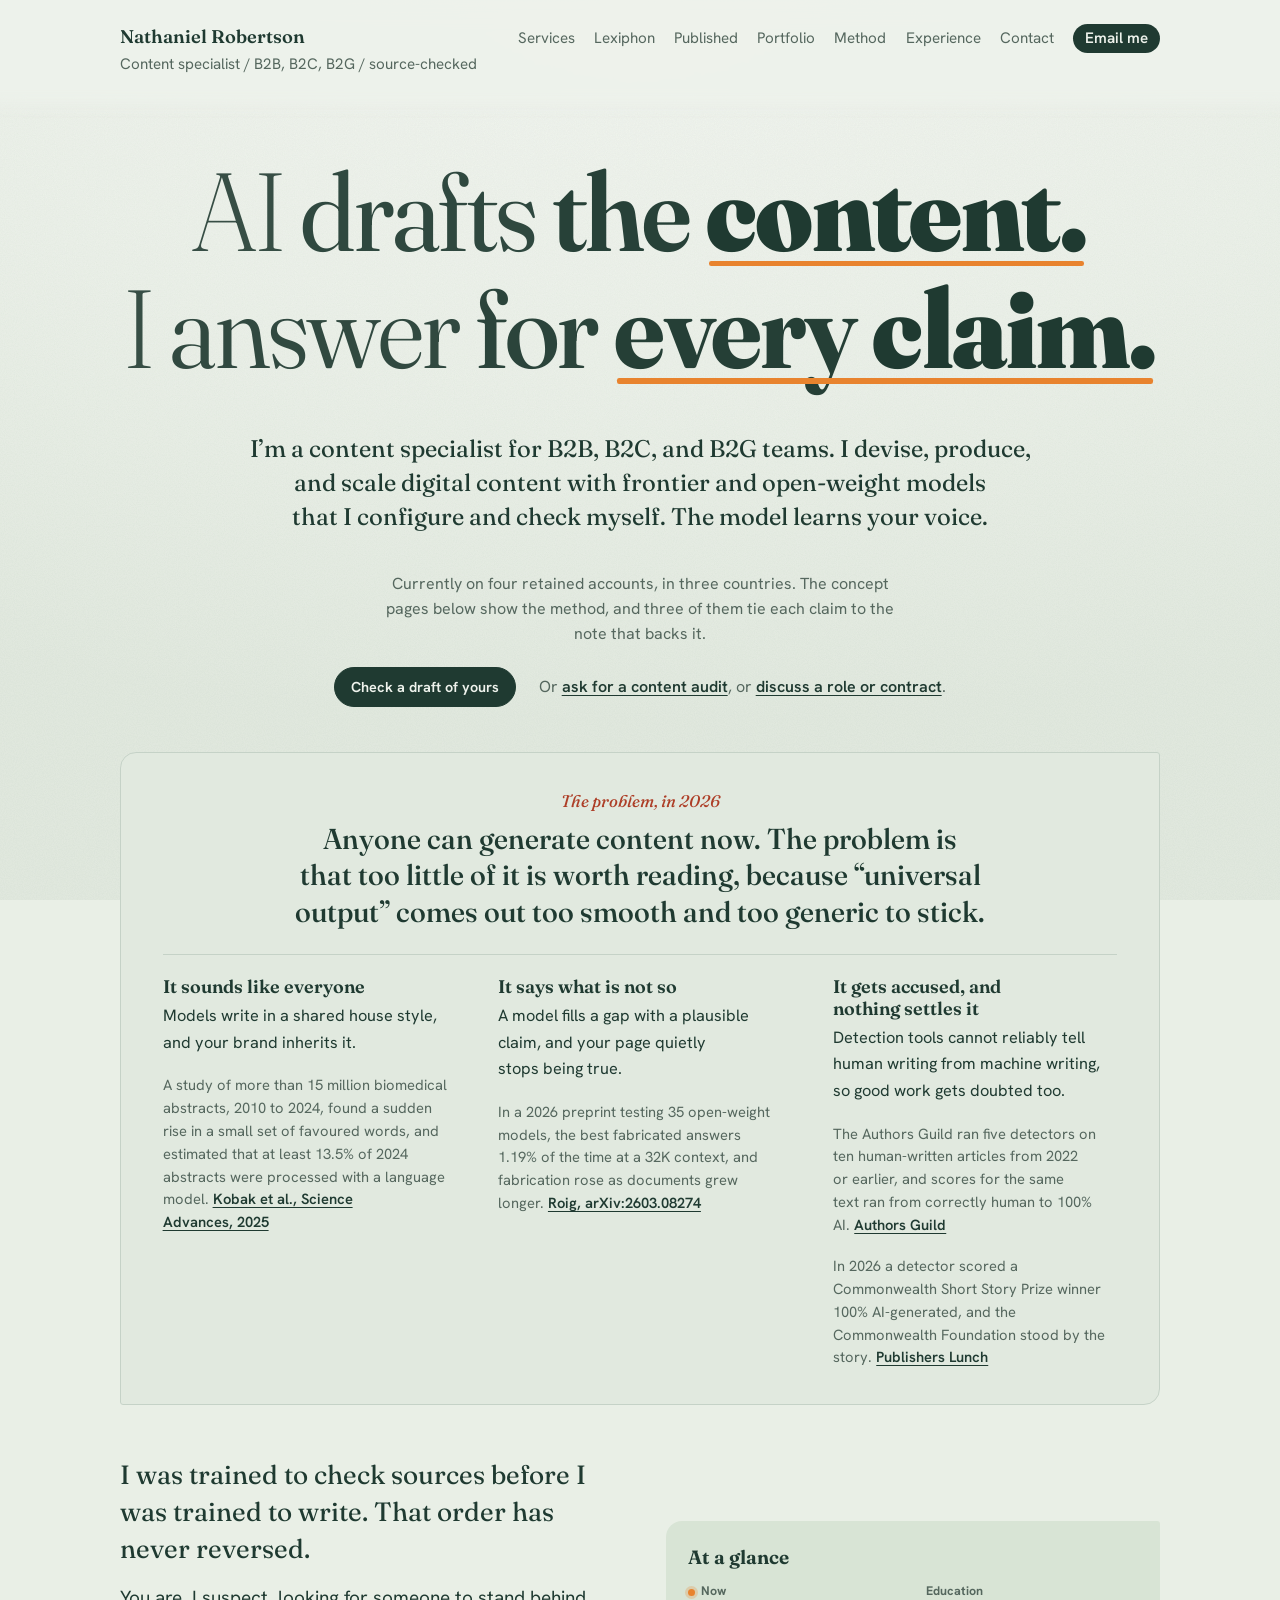
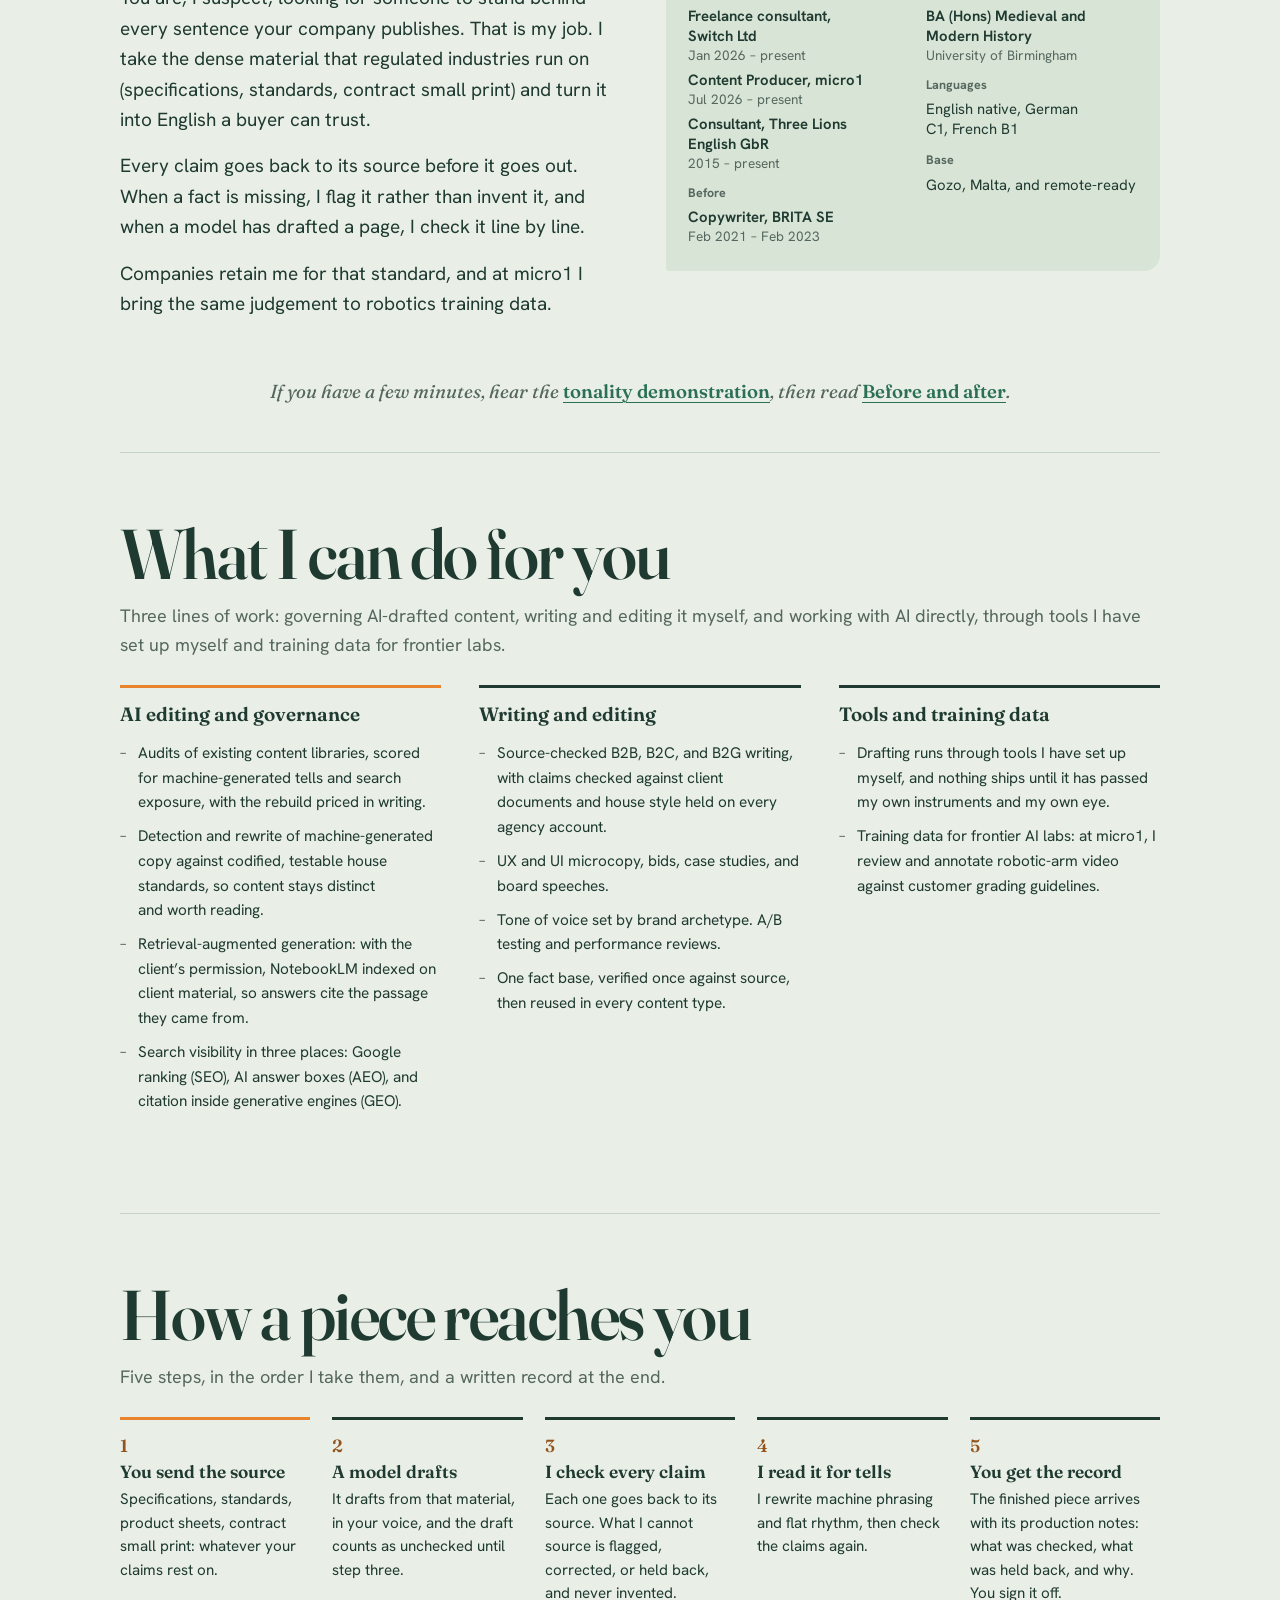
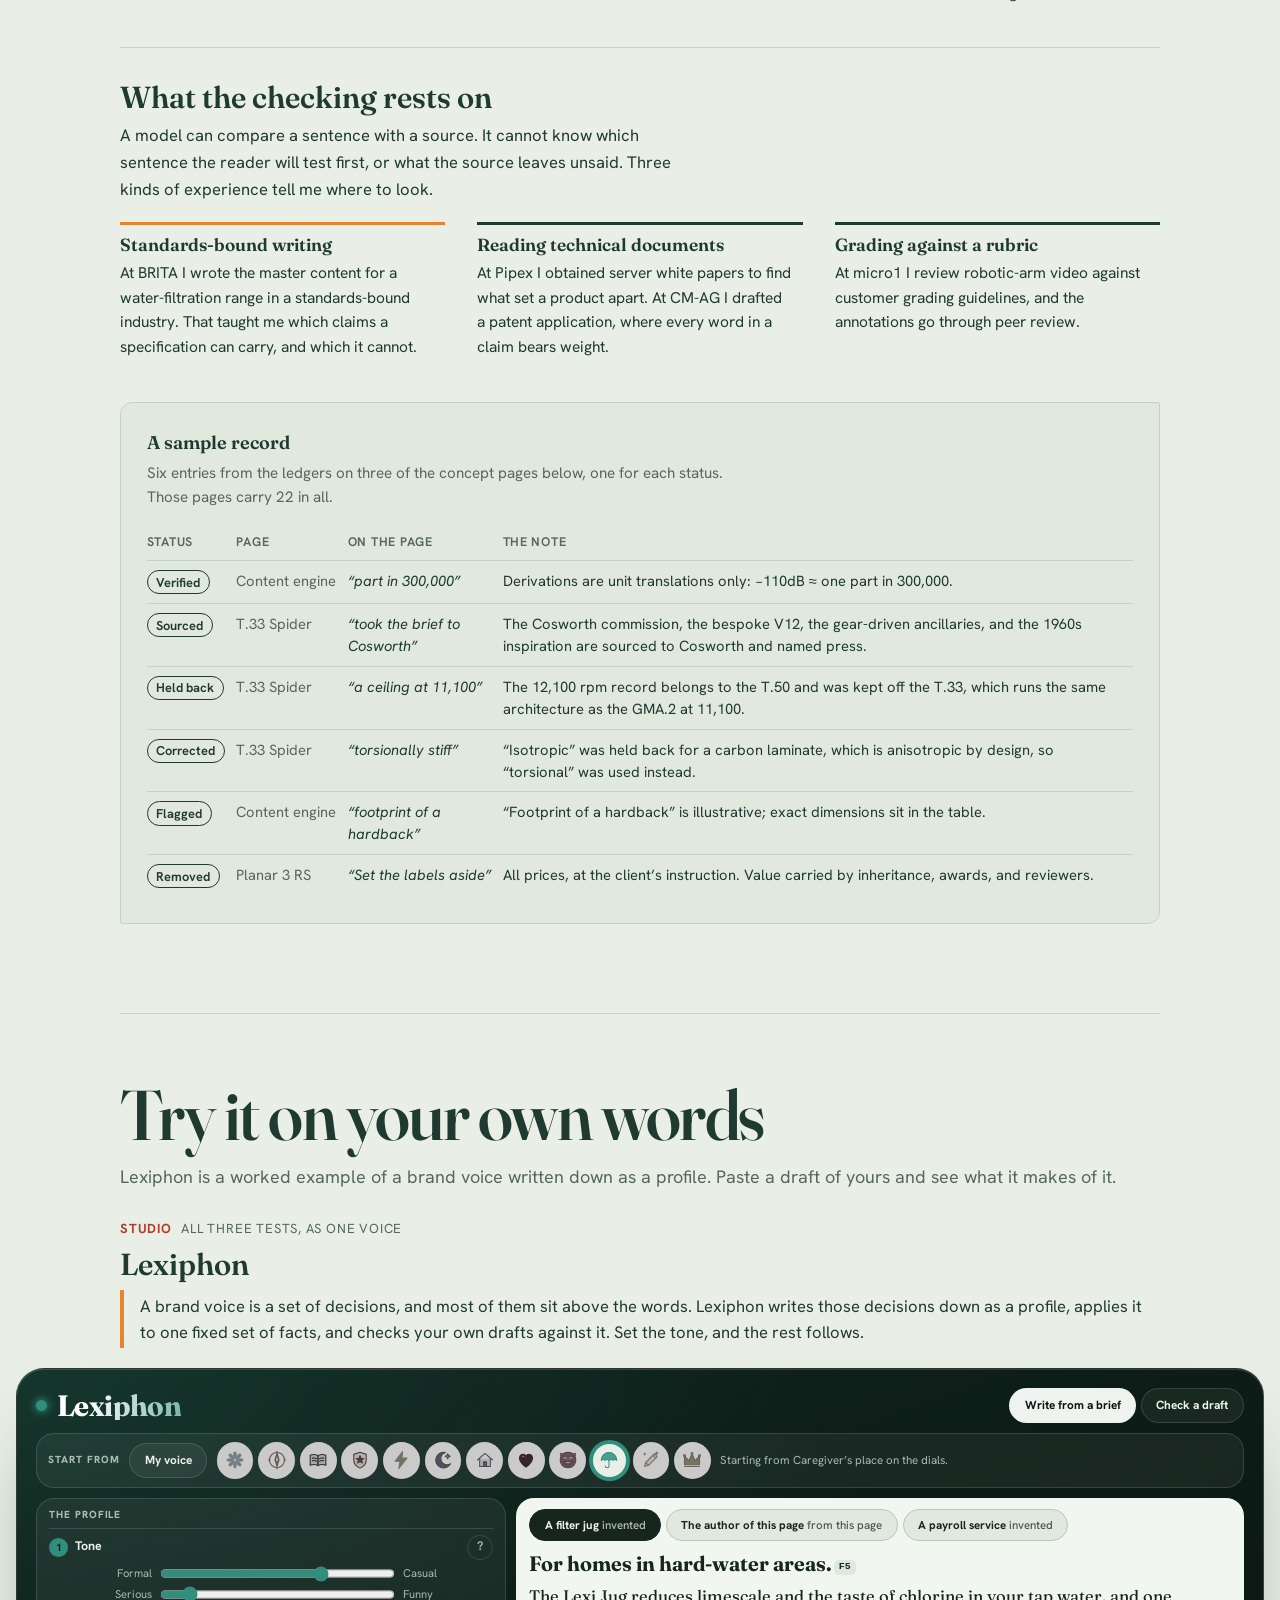
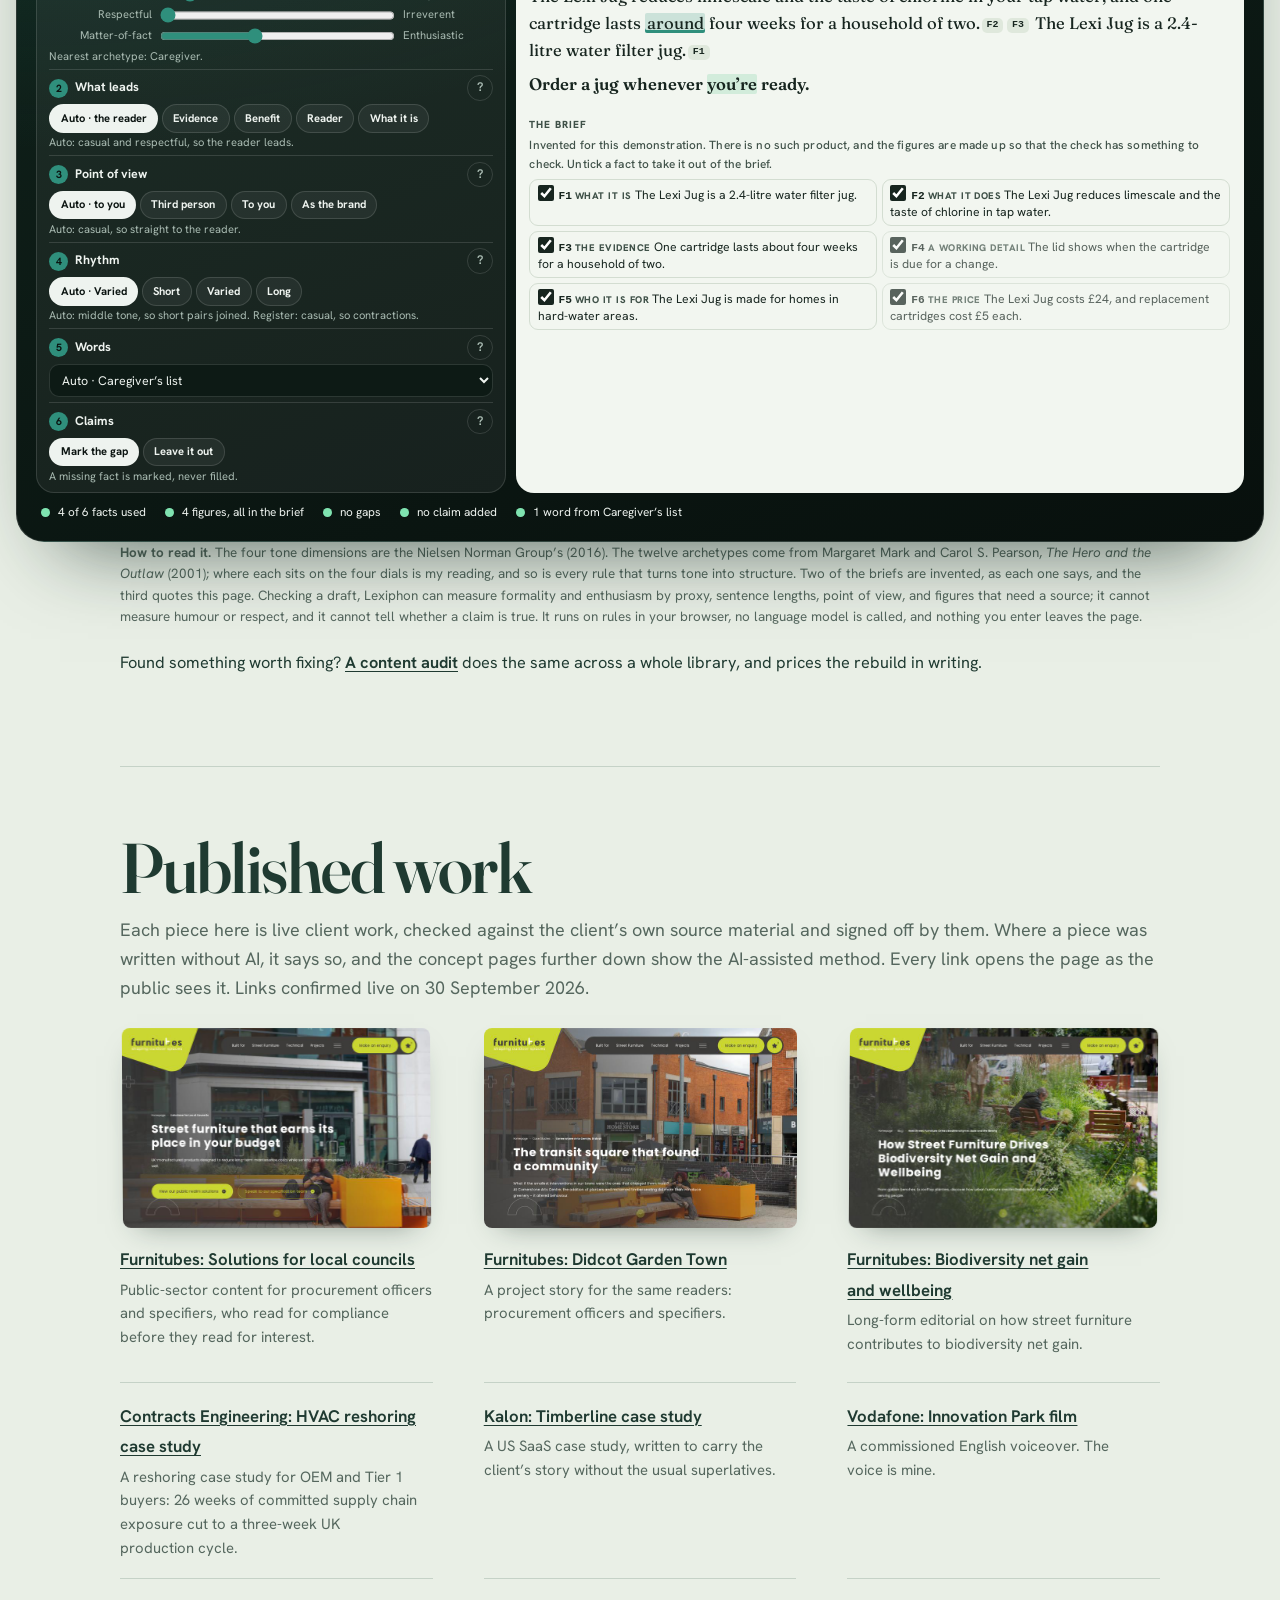
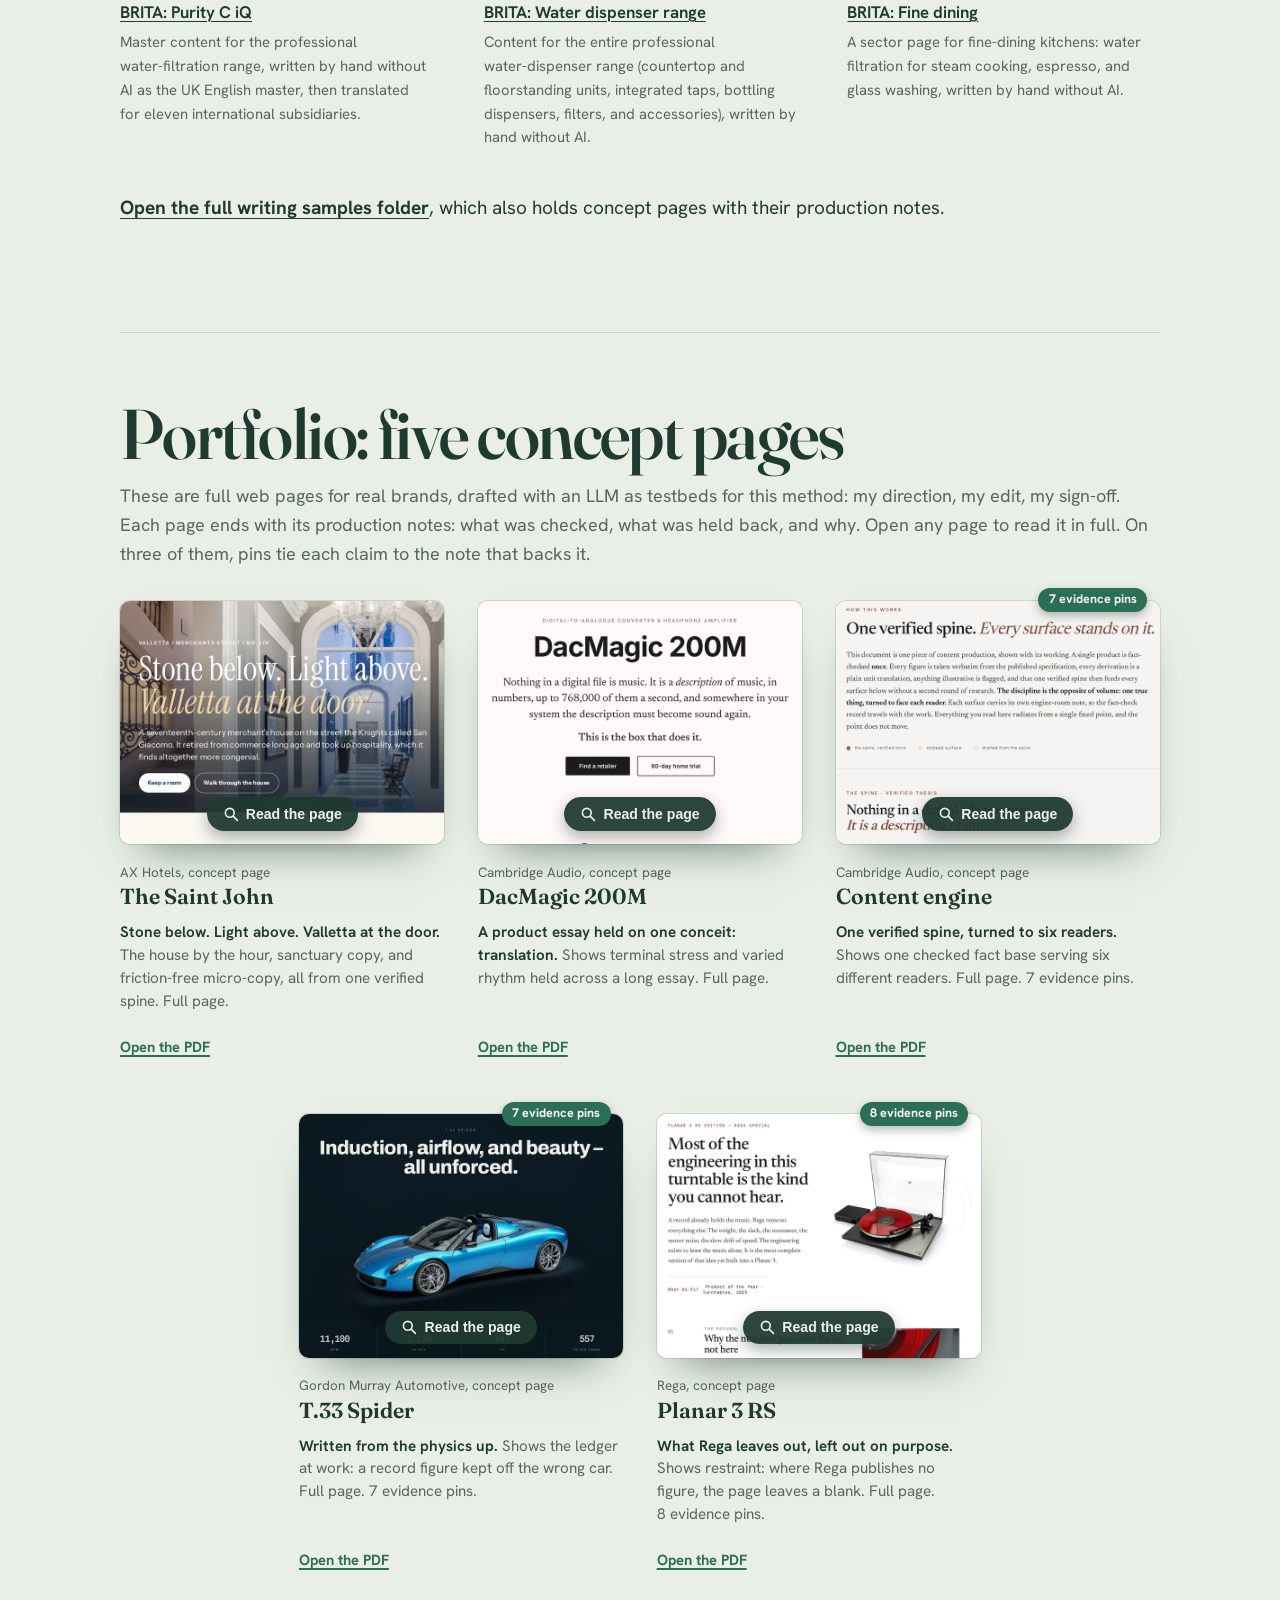
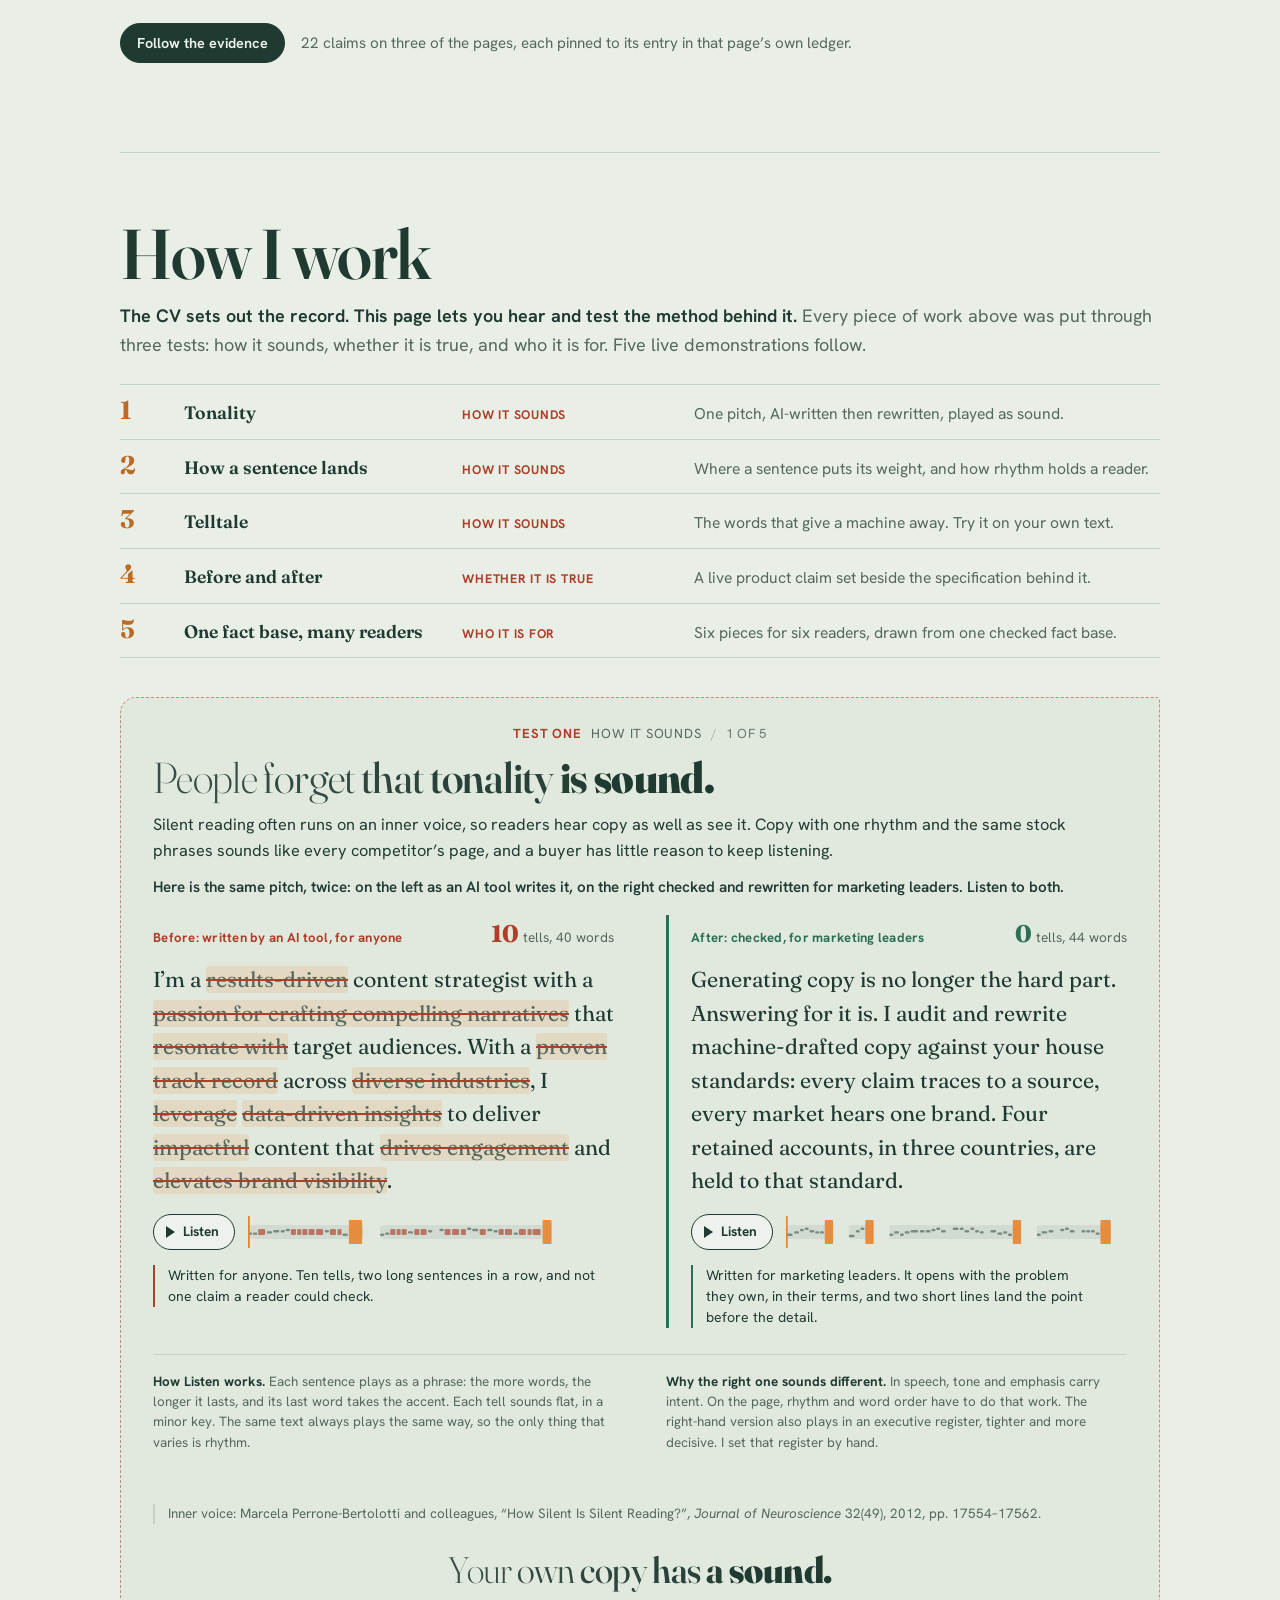
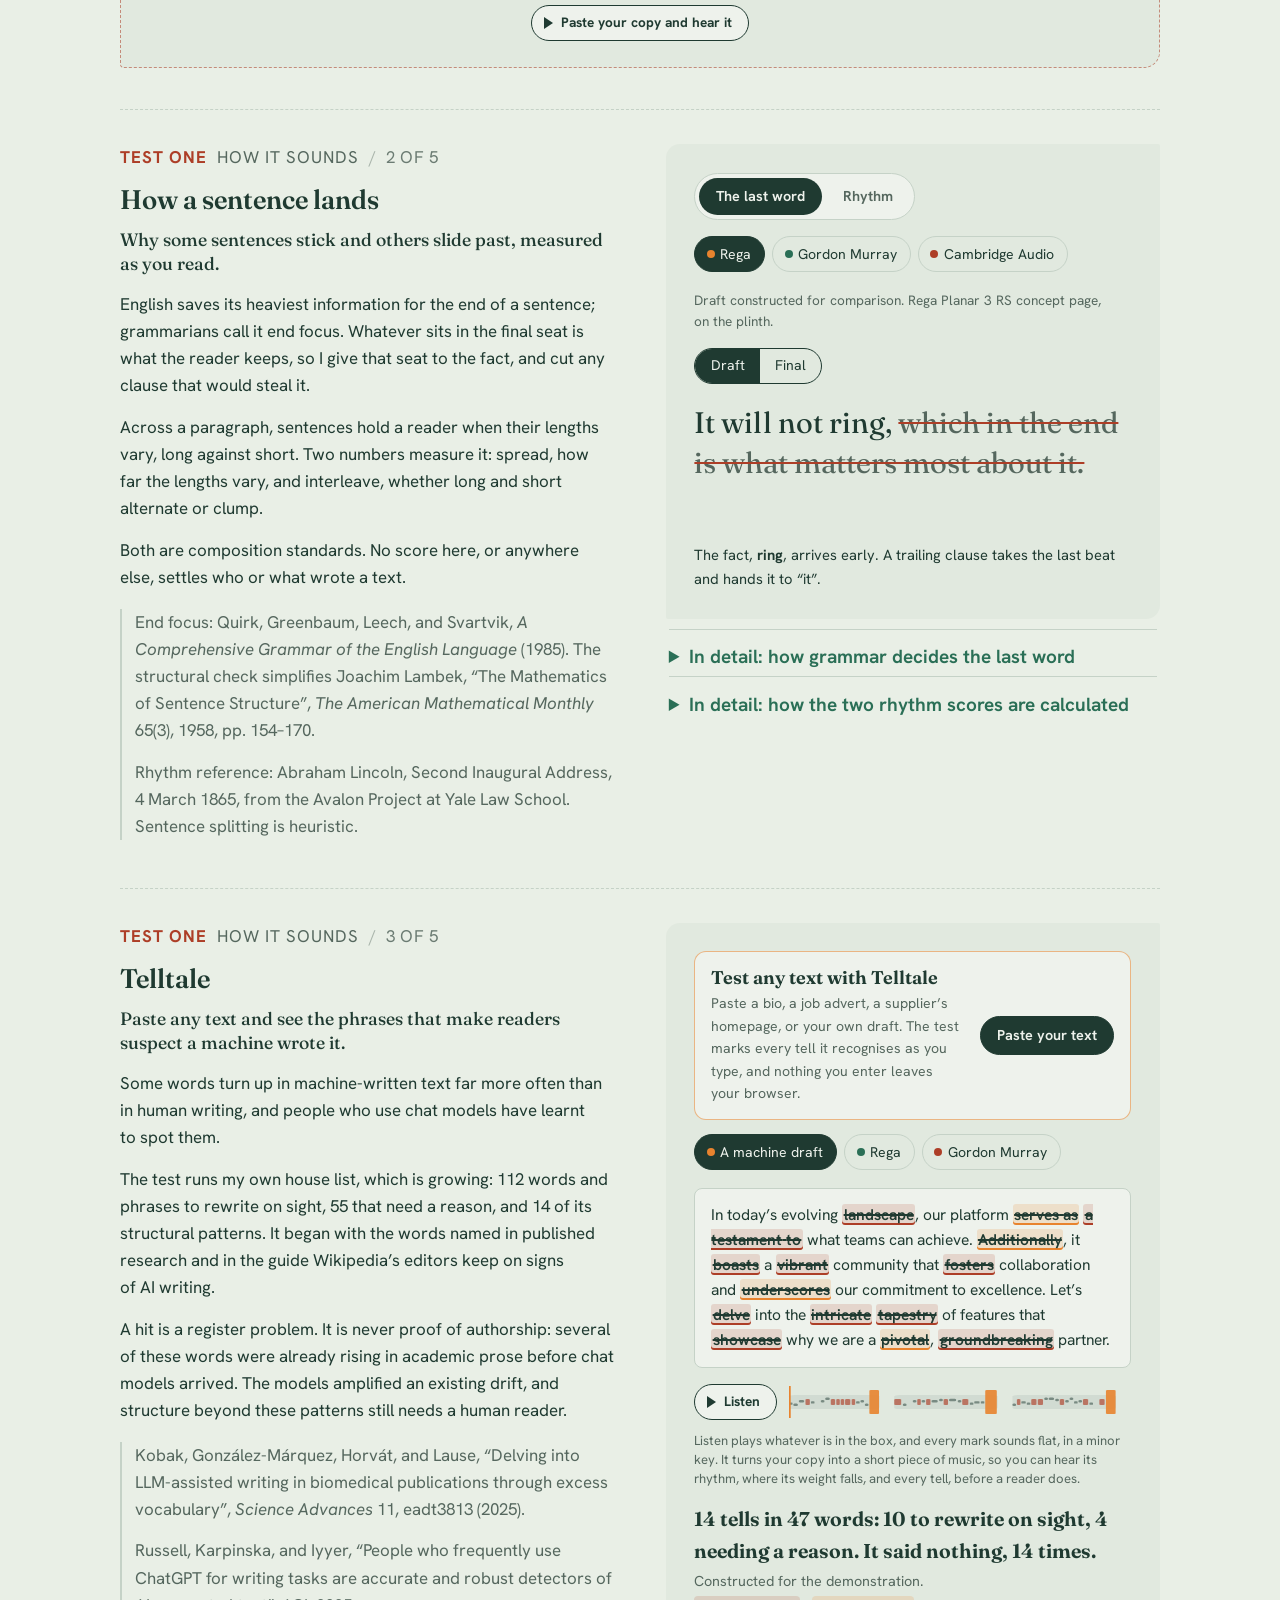
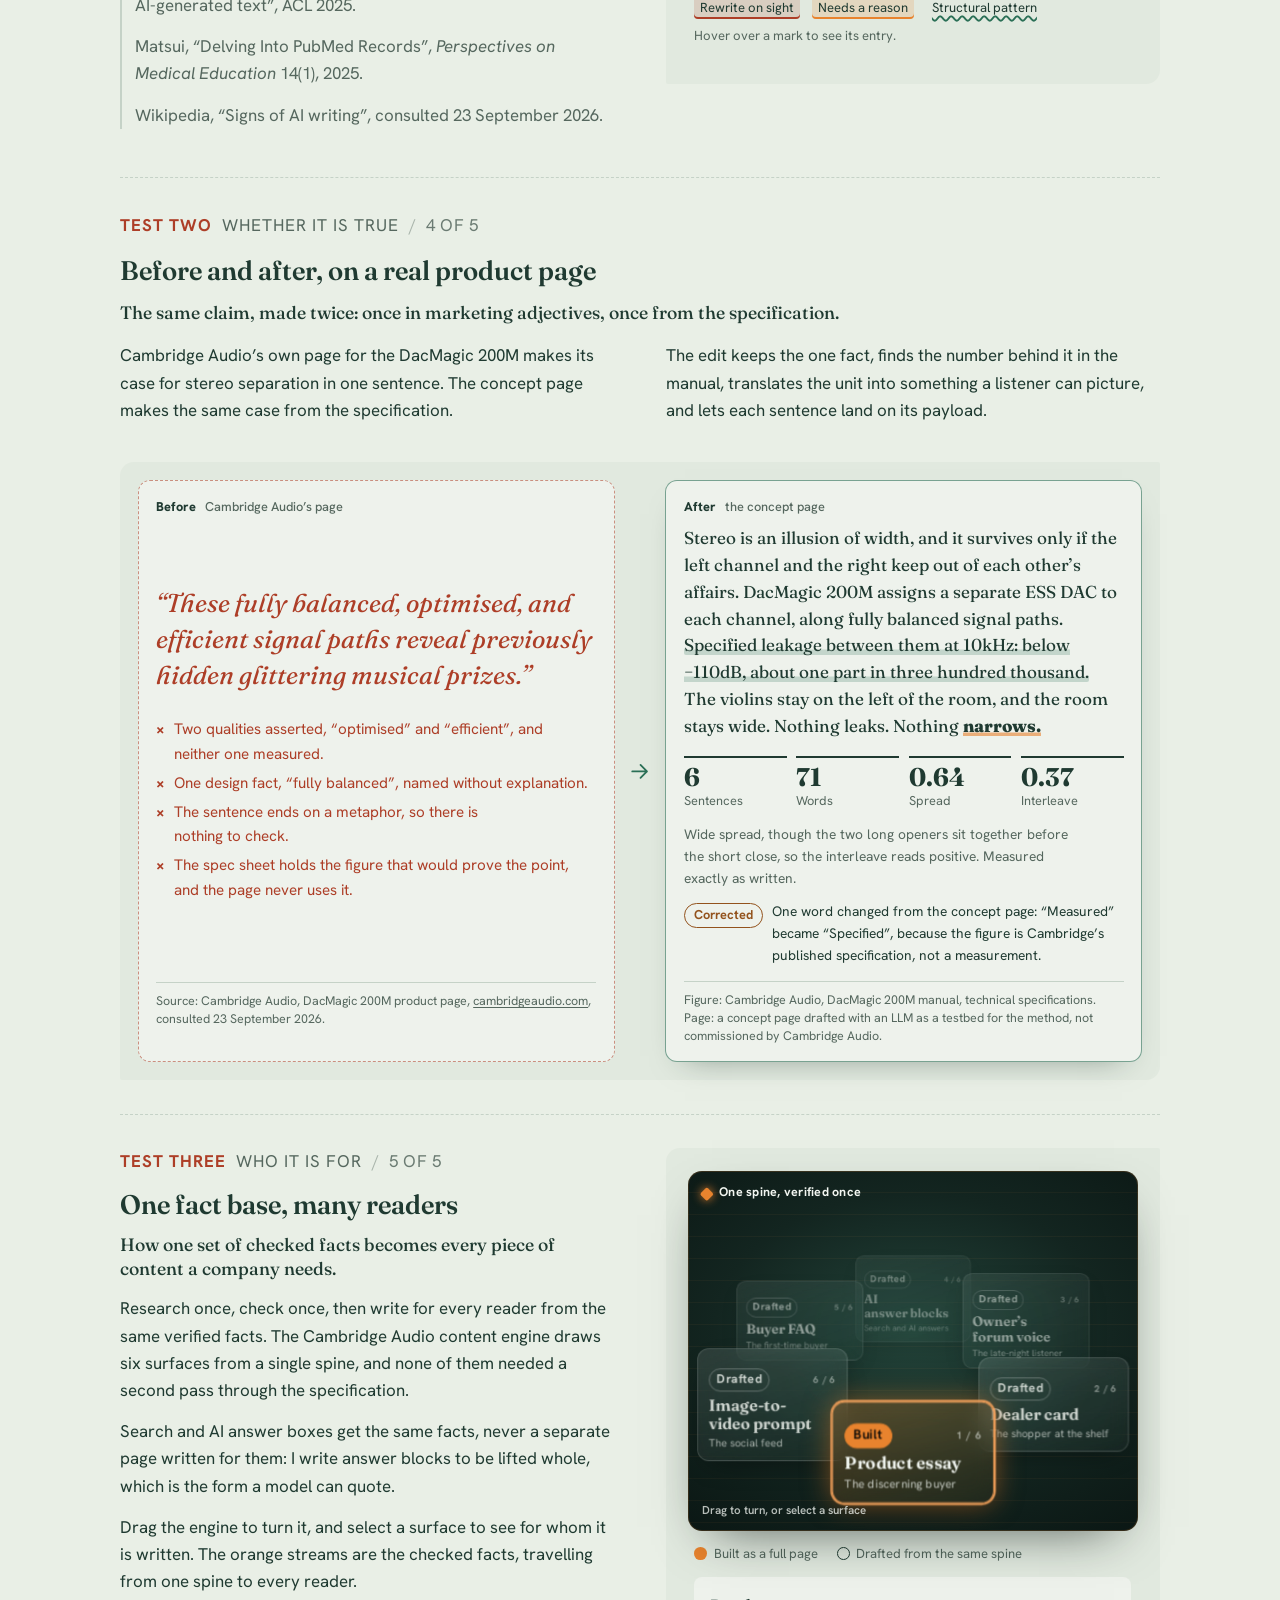
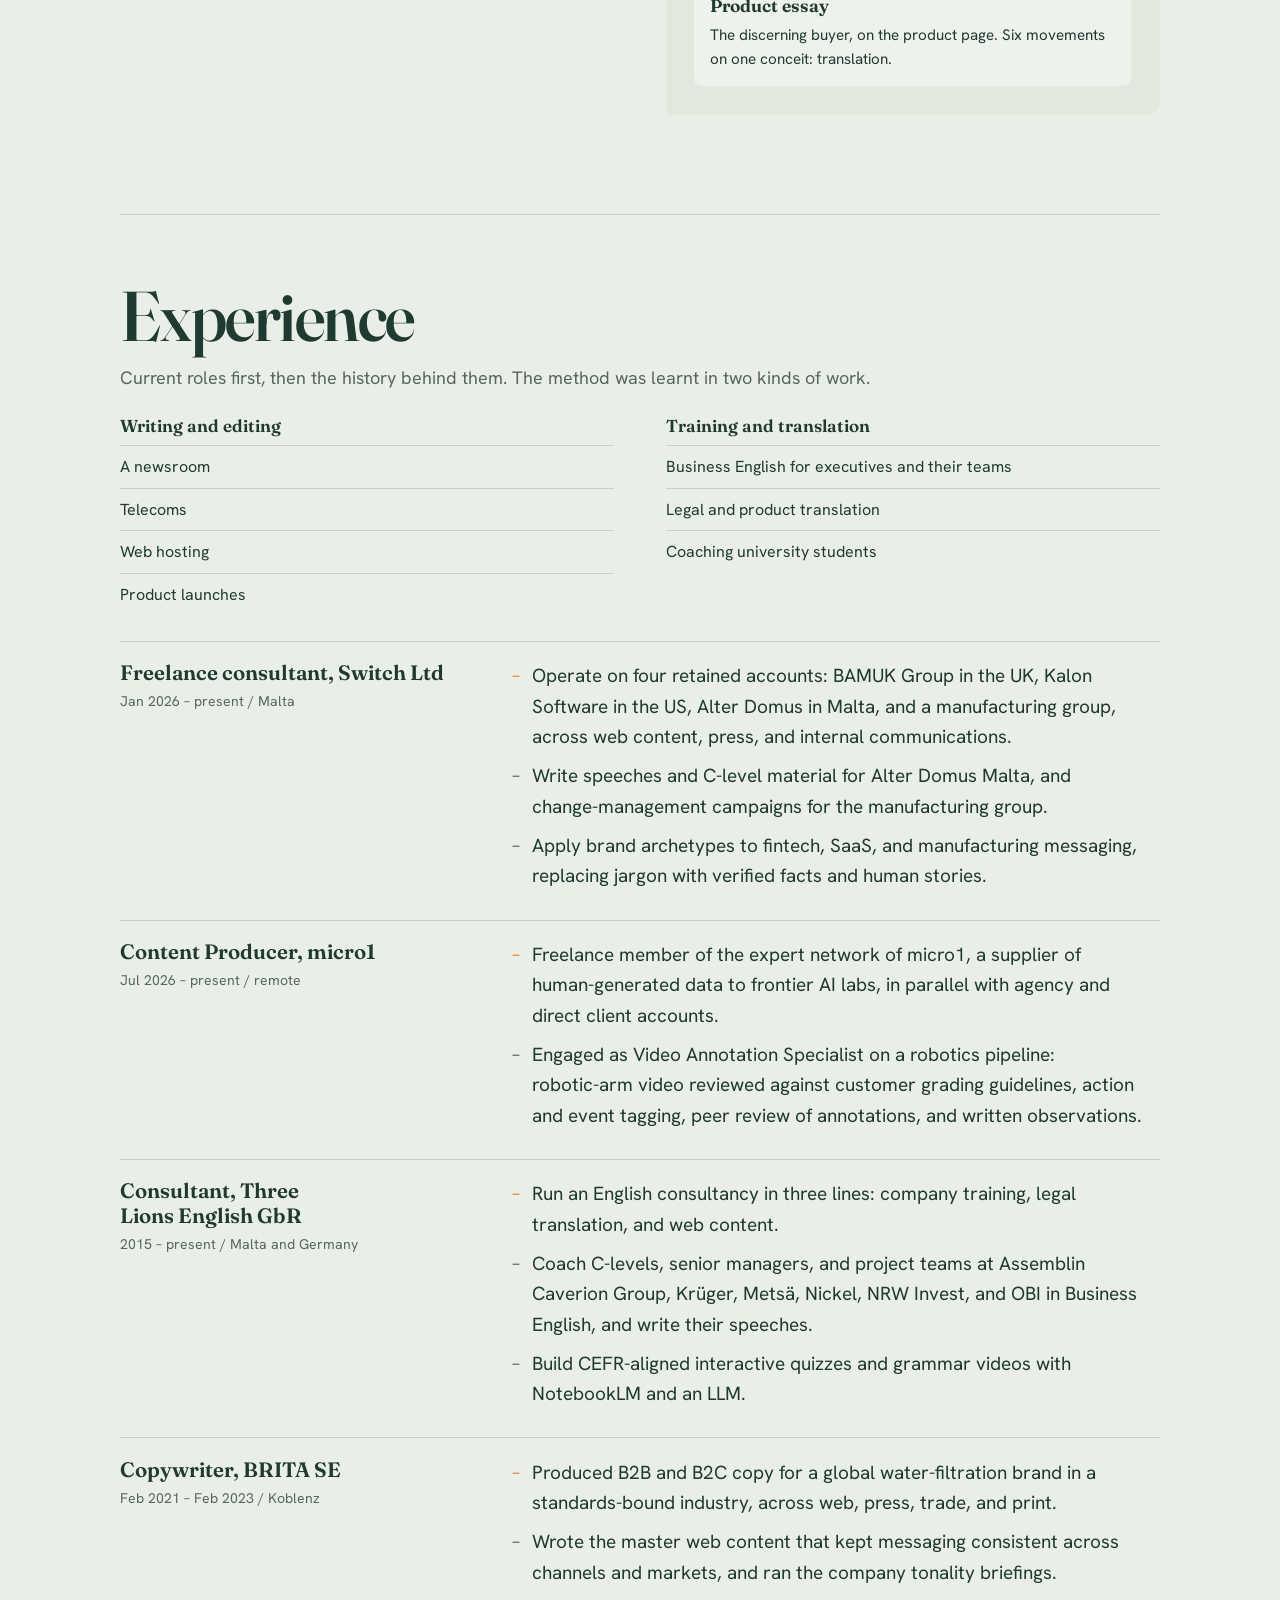
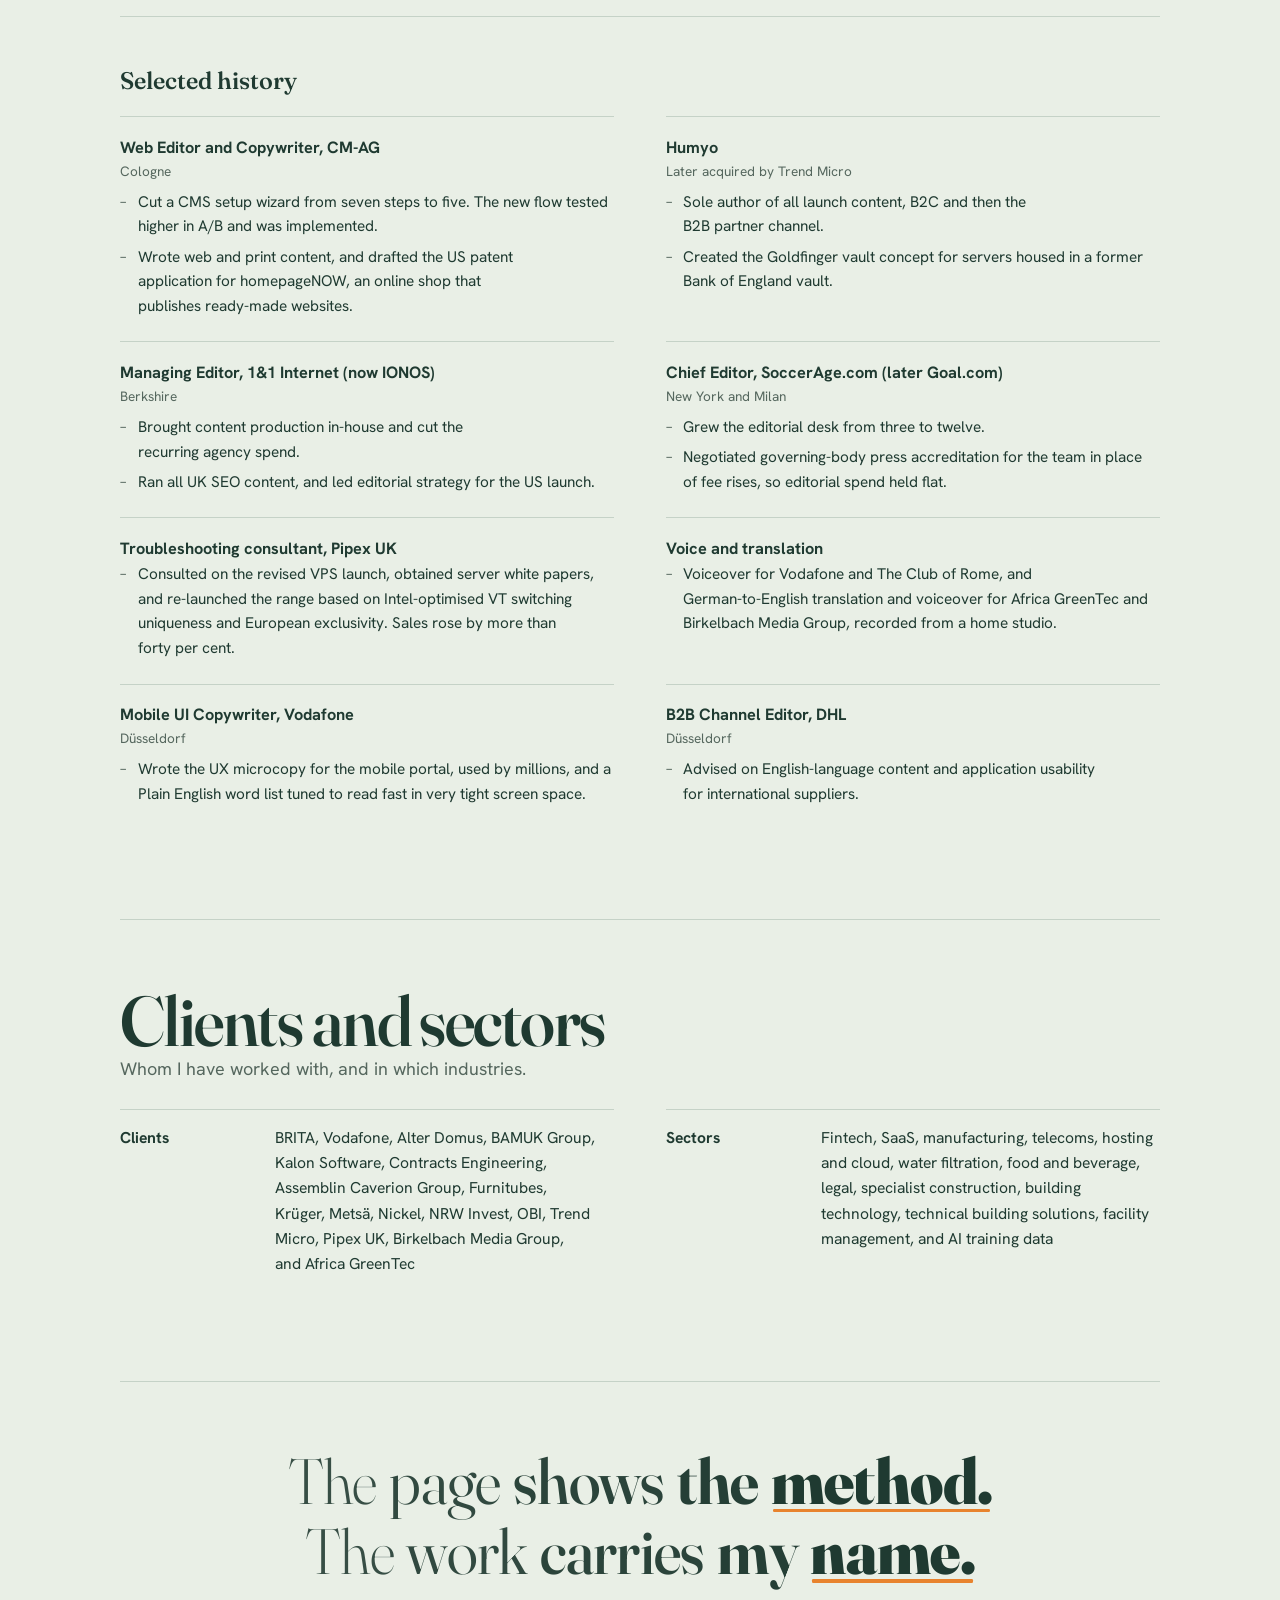
==== index.html @ 7bc794ed "Protocol: add 'What the checking rests on' (three kinds of experience); NotebookLM line now needs cl" ====
<!DOCTYPE html>
<html lang="en-GB" data-theme="light">
<head>
<meta charset="utf-8">
<meta name="viewport" content="width=device-width, initial-scale=1, viewport-fit=cover">
<title>Nathaniel Robertson, content specialist</title>
<meta name="description" content="Content specialist for source-checked B2B, B2C, and B2G writing, AI editing and governance, and content audits. Every claim goes back to its source.">
<meta property="og:type" content="profile">
<meta property="og:locale" content="en_GB">
<meta property="og:site_name" content="Nathaniel Robertson">
<meta property="profile:first_name" content="Nathaniel">
<meta property="profile:last_name" content="Robertson">
<meta property="og:url" content="https://nrr-hash.github.io/Lexiphon/">
<meta property="og:image" content="https://nrr-hash.github.io/Lexiphon/images/og.png">
<meta property="og:image:width" content="1200">
<meta property="og:image:height" content="630">
<meta property="og:image:type" content="image/png">
<meta property="og:image:alt" content="Nathaniel Robertson, content specialist. AI drafts the content. I answer for every claim.">
<meta property="og:title" content="Nathaniel Robertson, content specialist">
<meta property="og:description" content="Content specialist for source-checked B2B, B2C, and B2G writing, AI editing and governance, and content audits. Every claim goes back to its source.">
<meta name="twitter:card" content="summary_large_image">
<meta name="twitter:title" content="Nathaniel Robertson, content specialist">
<meta name="twitter:description" content="Content specialist for source-checked B2B, B2C, and B2G writing, AI editing and governance, and content audits. Every claim goes back to its source.">
<meta name="twitter:image" content="https://nrr-hash.github.io/Lexiphon/images/og.png">
<meta name="twitter:image:alt" content="Nathaniel Robertson, content specialist. AI drafts the content. I answer for every claim.">
<script type="application/ld+json">{
 "@context": "https://schema.org",
 "@graph": [
  {
   "@type": "WebSite",
   "@id": "https://nrr-hash.github.io/Lexiphon/#website",
   "url": "https://nrr-hash.github.io/Lexiphon/",
   "name": "Nathaniel Robertson, content specialist",
   "inLanguage": "en-GB",
   "publisher": {
    "@id": "https://nrr-hash.github.io/Lexiphon/#person"
   }
  },
  {
   "@type": "ProfilePage",
   "@id": "https://nrr-hash.github.io/Lexiphon/#profile",
   "url": "https://nrr-hash.github.io/Lexiphon/",
   "name": "Nathaniel Robertson, content specialist",
   "description": "Content specialist for source-checked B2B, B2C, and B2G writing, AI editing and governance, and content audits. Every claim goes back to its source.",
   "inLanguage": "en-GB",
   "isPartOf": {
    "@id": "https://nrr-hash.github.io/Lexiphon/#website"
   },
   "mainEntity": {
    "@id": "https://nrr-hash.github.io/Lexiphon/#person"
   },
   "dateModified": "2026-10-01",
   "primaryImageOfPage": {
    "@type": "ImageObject",
    "url": "https://nrr-hash.github.io/Lexiphon/images/og.png",
    "width": 1200,
    "height": 630
   }
  },
  {
   "@type": "Person",
   "@id": "https://nrr-hash.github.io/Lexiphon/#person",
   "url": "https://nrr-hash.github.io/Lexiphon/",
   "givenName": "Nathaniel",
   "familyName": "Robertson",
   "name": "Nathaniel Robertson",
   "jobTitle": "Content specialist",
   "description": "Source-checked B2B, B2C, and B2G writing and editing, AI editing and governance, and English training. Every claim goes back to its source before it goes out.",
   "email": "mailto:nathan667@gmail.com",
   "address": {
    "@type": "PostalAddress",
    "addressCountry": "MT"
   },
   "worksFor": [
    {
     "@type": "Organization",
     "name": "Switch Ltd"
    },
    {
     "@type": "Organization",
     "name": "micro1"
    },
    {
     "@type": "Organization",
     "name": "Three Lions English GbR"
    }
   ],
   "alumniOf": {
    "@type": "CollegeOrUniversity",
    "name": "University of Birmingham"
   },
   "knowsLanguage": [
    "en",
    "de",
    "fr"
   ],
   "knowsAbout": [
    "AI editing and governance",
    "Content audits",
    "Fact-checking",
    "B2B copywriting",
    "UX microcopy",
    "Search engine optimisation",
    "Answer engine optimisation",
    "Generative engine optimisation",
    "Retrieval-augmented generation",
    "Local LLMs",
    "Business English training",
    "Brand archetypes",
    "Tone of voice",
    "Legal translation",
    "Voiceover",
    "Video annotation for AI training data"
   ],
   "makesOffer": [
    {
     "@type": "Offer",
     "itemOffered": {
      "@type": "Service",
      "name": "AI editing and governance",
      "description": "Audits of existing content libraries, scored for machine-generated tells and search exposure, with the rebuild priced in writing. Detection and rewrite of machine-generated copy against codified, testable house standards, so content stays distinct and worth reading. Retrieval-augmented generation: with the client's permission, NotebookLM indexed on client material, so answers cite the passage they came from. Search visibility in three places: Google ranking (SEO), AI answer boxes (AEO), and citation inside generative engines (GEO).",
      "provider": {
       "@id": "https://nrr-hash.github.io/Lexiphon/#person"
      },
      "areaServed": "Worldwide, remote"
     }
    },
    {
     "@type": "Offer",
     "itemOffered": {
      "@type": "Service",
      "name": "Writing and editing",
      "description": "Source-checked B2B, B2C, and B2G writing, with claims checked against client documents and house style held on every agency account. UX and UI microcopy, bids, case studies, and board speeches. Tone of voice set by brand archetype. A/B testing and performance reviews. One fact base, verified once against source, then reused in every content type.",
      "provider": {
       "@id": "https://nrr-hash.github.io/Lexiphon/#person"
      },
      "areaServed": "Worldwide, remote"
     }
    },
    {
     "@type": "Offer",
     "itemOffered": {
      "@type": "Service",
      "name": "Tools and training data",
      "description": "Drafting runs through tools I have set up myself, and nothing ships until it has passed my own instruments and my own eye. Training data for frontier AI labs: at micro1, I review and annotate robotic-arm video against customer grading guidelines.",
      "provider": {
       "@id": "https://nrr-hash.github.io/Lexiphon/#person"
      },
      "areaServed": "Worldwide, remote"
     }
    }
   ]
  },
  {
   "@type": "WebApplication",
   "@id": "https://nrr-hash.github.io/Lexiphon/#lexiphon",
   "name": "Lexiphon",
   "url": "https://nrr-hash.github.io/Lexiphon/#studio",
   "inLanguage": "en-GB",
   "description": "Lexiphon is a worked example, on this page, of a brand voice written down as a profile. The profile sets tone on four dials, after the Nielsen Norman Group, and the tone sets what leads, the point of view, the rhythm, and the words. It applies the profile to one fixed set of facts, and checks a visitor's own drafts against it. It runs on rules in the browser, and no language model is called.",
   "applicationCategory": "BusinessApplication",
   "operatingSystem": "Any, in a web browser",
   "browserRequirements": "Requires JavaScript and the Web Audio API",
   "isAccessibleForFree": true,
   "creator": {
    "@id": "https://nrr-hash.github.io/Lexiphon/#person"
   },
   "softwareVersion": "1.3"
  },
  {
   "@type": "ItemList",
   "@id": "https://nrr-hash.github.io/Lexiphon/#published",
   "name": "Published work",
   "itemListElement": [
    {
     "@type": "ListItem",
     "position": 1,
     "item": {
      "@type": "CreativeWork",
      "name": "Furnitubes: Solutions for local councils",
      "url": "https://www.furnitubes.com/solutions-for-local-councils",
      "description": "Public-sector content for procurement officers and specifiers, who read for compliance before they read for interest.",
      "creator": {
       "@id": "https://nrr-hash.github.io/Lexiphon/#person"
      },
      "inLanguage": "en-GB"
     }
    },
    {
     "@type": "ListItem",
     "position": 2,
     "item": {
      "@type": "CreativeWork",
      "name": "Furnitubes: Didcot Garden Town",
      "url": "https://www.furnitubes.com/projects/didcot-garden-town",
      "description": "A project story for the same readers: procurement officers and specifiers.",
      "creator": {
       "@id": "https://nrr-hash.github.io/Lexiphon/#person"
      },
      "inLanguage": "en-GB"
     }
    },
    {
     "@type": "ListItem",
     "position": 3,
     "item": {
      "@type": "CreativeWork",
      "name": "Furnitubes: Biodiversity net gain and wellbeing",
      "url": "https://www.furnitubes.com/blog/how-street-furniture-drives-biodiversity-net-gain-and-wellbeing",
      "description": "Long-form editorial on how street furniture contributes to biodiversity net gain.",
      "creator": {
       "@id": "https://nrr-hash.github.io/Lexiphon/#person"
      },
      "inLanguage": "en-GB"
     }
    },
    {
     "@type": "ListItem",
     "position": 4,
     "item": {
      "@type": "CreativeWork",
      "name": "Contracts Engineering: HVAC reshoring case study",
      "url": "https://www.contractsengineering.com/case-studies/hvac-rooftop-support-reshoring-supply-chain/",
      "description": "A reshoring case study for OEM and Tier 1 buyers: 26 weeks of committed supply chain exposure cut to a three-week UK production cycle.",
      "creator": {
       "@id": "https://nrr-hash.github.io/Lexiphon/#person"
      },
      "inLanguage": "en-GB"
     }
    },
    {
     "@type": "ListItem",
     "position": 5,
     "item": {
      "@type": "CreativeWork",
      "name": "Kalon: Timberline case study",
      "url": "https://kaloncreative.com/work/timberline",
      "description": "A US SaaS case study, written to carry the client's story without the usual superlatives.",
      "creator": {
       "@id": "https://nrr-hash.github.io/Lexiphon/#person"
      },
      "inLanguage": "en-GB"
     }
    },
    {
     "@type": "ListItem",
     "position": 6,
     "item": {
      "@type": "CreativeWork",
      "name": "Vodafone: Innovation Park film",
      "url": "https://playout.3qsdn.com/embed/16e3ac84-3f90-11e9-ae4b-0cc47a188158",
      "description": "A commissioned English voiceover. The voice is mine.",
      "creator": {
       "@id": "https://nrr-hash.github.io/Lexiphon/#person"
      },
      "inLanguage": "en-GB"
     }
    },
    {
     "@type": "ListItem",
     "position": 7,
     "item": {
      "@type": "CreativeWork",
      "name": "BRITA: Purity C iQ",
      "url": "https://www.brita.co.uk/purity-c-iq",
      "description": "Master content for the professional water-filtration range, written by hand without AI as the UK English master, then translated for eleven international subsidiaries.",
      "creator": {
       "@id": "https://nrr-hash.github.io/Lexiphon/#person"
      },
      "inLanguage": "en-GB"
     }
    },
    {
     "@type": "ListItem",
     "position": 8,
     "item": {
      "@type": "CreativeWork",
      "name": "BRITA: Water dispenser range",
      "url": "https://www.brita.co.uk/water-dispensers/products",
      "description": "Content for the entire professional water-dispenser range (countertop and floorstanding units, integrated taps, bottling dispensers, filters, and accessories), written by hand without AI.",
      "creator": {
       "@id": "https://nrr-hash.github.io/Lexiphon/#person"
      },
      "inLanguage": "en-GB"
     }
    },
    {
     "@type": "ListItem",
     "position": 9,
     "item": {
      "@type": "CreativeWork",
      "name": "BRITA: Fine dining",
      "url": "https://www.brita.co.uk/fine-dining",
      "description": "A sector page for fine-dining kitchens: water filtration for steam cooking, espresso, and glass washing, written by hand without AI.",
      "creator": {
       "@id": "https://nrr-hash.github.io/Lexiphon/#person"
      },
      "inLanguage": "en-GB"
     }
    }
   ]
  },
  {
   "@type": "ItemList",
   "@id": "https://nrr-hash.github.io/Lexiphon/#gallery",
   "name": "Portfolio: five concept pages",
   "itemListElement": [
    {
     "@type": "ListItem",
     "position": 1,
     "item": {
      "@type": "CreativeWork",
      "name": "AX Hotels, The Saint John (concept page)",
      "url": "https://drive.google.com/file/d/1_baZn2ZP3IAgg5jib9jt7GcTERgV8uqo/view",
      "genre": "Speculative concept page",
      "description": "Stone below. Light above. Valletta at the door. The house by the hour, sanctuary copy, and friction-free micro-copy, all from one verified spine. Full page. A speculative concept page offered as a testbed for the method.",
      "creator": {
       "@id": "https://nrr-hash.github.io/Lexiphon/#person"
      },
      "inLanguage": "en-GB",
      "image": "https://nrr-hash.github.io/Lexiphon/images/concepts/ax-saint-john-preview.webp"
     }
    },
    {
     "@type": "ListItem",
     "position": 2,
     "item": {
      "@type": "CreativeWork",
      "name": "Cambridge Audio, DacMagic 200M (concept page)",
      "url": "https://drive.google.com/file/d/1HPbnEHVC-kvoeMkHry9_E_8r3FAEffLp/view",
      "genre": "Speculative concept page",
      "description": "A product essay held on one conceit: translation. Shows terminal stress and varied rhythm held across a long essay. Full page. A speculative concept page offered as a testbed for the method.",
      "creator": {
       "@id": "https://nrr-hash.github.io/Lexiphon/#person"
      },
      "inLanguage": "en-GB",
      "image": "https://nrr-hash.github.io/Lexiphon/images/concepts/cambridge-dacmagic-preview.webp"
     }
    },
    {
     "@type": "ListItem",
     "position": 3,
     "item": {
      "@type": "CreativeWork",
      "name": "Cambridge Audio, Content engine (concept page)",
      "url": "https://drive.google.com/file/d/1a7M45gW0yt3dM3zTyKWJM1LUdhLc7E_n/view",
      "genre": "Speculative concept page",
      "description": "One verified spine, turned to six readers. Shows one checked fact base serving six different readers. Full page. 7 evidence pins. A speculative concept page offered as a testbed for the method.",
      "creator": {
       "@id": "https://nrr-hash.github.io/Lexiphon/#person"
      },
      "inLanguage": "en-GB",
      "image": "https://nrr-hash.github.io/Lexiphon/images/concepts/cambridge-content-engine-preview.webp"
     }
    },
    {
     "@type": "ListItem",
     "position": 4,
     "item": {
      "@type": "CreativeWork",
      "name": "Gordon Murray Automotive, T.33 Spider (concept page)",
      "url": "https://drive.google.com/file/d/1YUakODtBrPsyFCTU6ymRr_GqgAlL3kZ5/view",
      "genre": "Speculative concept page",
      "description": "Written from the physics up. Shows the ledger at work: a record figure kept off the wrong car. Full page. 7 evidence pins. A speculative concept page offered as a testbed for the method.",
      "creator": {
       "@id": "https://nrr-hash.github.io/Lexiphon/#person"
      },
      "inLanguage": "en-GB",
      "image": "https://nrr-hash.github.io/Lexiphon/images/concepts/gordon-murray-t33-preview.webp"
     }
    },
    {
     "@type": "ListItem",
     "position": 5,
     "item": {
      "@type": "CreativeWork",
      "name": "Rega, Planar 3 RS (concept page)",
      "url": "https://drive.google.com/file/d/1-J5ktl36WvCosKEDZO6PdPonC2Pf8vDG/view",
      "genre": "Speculative concept page",
      "description": "What Rega leaves out, left out on purpose. Shows restraint: where Rega publishes no figure, the page leaves a blank. Full page. 8 evidence pins. A speculative concept page offered as a testbed for the method.",
      "creator": {
       "@id": "https://nrr-hash.github.io/Lexiphon/#person"
      },
      "inLanguage": "en-GB",
      "image": "https://nrr-hash.github.io/Lexiphon/images/concepts/rega-planar-3rs-preview.webp"
     }
    }
   ]
  }
 ]
}</script>
<meta name="author" content="Nathaniel Robertson">
<meta name="robots" content="index, follow, max-image-preview:large, max-snippet:-1, max-video-preview:-1">
<link rel="preload" href="fonts/fraunces-latin-full-normal.woff2" as="font" type="font/woff2" crossorigin>
<link rel="preload" href="fonts/hanken-grotesk-latin-wght-normal.woff2" as="font" type="font/woff2" crossorigin>
<link rel="icon" href="images/favicon.svg" type="image/svg+xml">
<link rel="apple-touch-icon" href="images/apple-touch-icon.png">
<link rel="canonical" href="https://nrr-hash.github.io/Lexiphon/">
<link rel="sitemap" type="application/xml" href="sitemap.xml">
<link rel="alternate" type="text/plain" href="llms.txt" title="A short map of this site for language models">
<link rel="alternate" hreflang="x-default" href="https://nrr-hash.github.io/Lexiphon/">
<link rel="alternate" hreflang="en-GB" href="https://nrr-hash.github.io/Lexiphon/">
<meta name="theme-color" content="#EEF2EC">
<link rel="manifest" href="manifest.json">
<meta name="mobile-web-app-capable" content="yes">
<meta name="apple-mobile-web-app-title" content="Lexiphon">
<meta name="referrer" content="strict-origin-when-cross-origin">
<link rel="stylesheet" href="css/site.css?v=f55c2475">
<link rel="stylesheet" href="css/studio.css?v=570e4f25" media="print" onload="this.media='all';window.dispatchEvent(new Event('resize'))">
<noscript><link rel="stylesheet" href="css/studio.css?v=570e4f25"></noscript>
</head>
<body>
<a class="skip-link" href="#main">Skip to the content</a>
<div class="wrap">

<header class="mast">
  <div>
    <div class="who">Nathaniel Robertson</div>
    <div class="tagline"><span class="nb">Content specialist /</span> <span class="nb">B2B, B2C, B2G /</span> <span class="nb">source-checked</span></div>
  </div>
  <nav aria-label="Sections">
    <button type="button" class="nav-link" data-go="hired" data-tip="What I can do for you">Services</button><button type="button" class="nav-link" data-go="try" data-tip="Try Lexiphon on your own draft">Lexiphon</button><button type="button" class="nav-link" data-go="published" data-tip="Published work">Published</button><button type="button" class="nav-link" data-go="gallery" data-tip="Five concept pages">Portfolio</button><button type="button" class="nav-link" data-go="method" data-tip="Five live demonstrations and a studio">Method</button><button type="button" class="nav-link" data-go="work" data-tip="Roles and history">Experience</button><button type="button" class="nav-link" data-go="contact" data-tip="Get in touch">Contact</button><a class="nav-cta" href="mailto:nathan667@gmail.com">Email me</a>
  </nav>
</header>

<main id="main" tabindex="-1">
<div class="hero">
  <h1 class="headline" id="headline" aria-label="AI drafts the content. I answer for every claim.">
    <span class="line" data-ramp>AI drafts the content.</span>
    <span class="line" data-ramp data-seat="2">I answer for every claim.</span>
  </h1>
  <div class="opening">
    <p class="opening-lede">I’m a content specialist for B2B, B2C, and B2G teams. I devise, produce, and scale digital content with frontier and open-weight models that I configure and check myself. The model learns your voice.</p>
    <p class="hero-proof">Currently on four retained accounts, in three countries. The concept pages below show the method, and three of them tie each claim to the note that backs it.</p>
    <p class="hero-cta"><a class="btn" href="#studio" data-lx="check">Check a draft of yours</a><span class="hero-alt-t">Or <a class="hero-alt" href="mailto:nathan667@gmail.com?subject=Content%20audit">ask for a content audit</a>, or <a class="hero-alt" href="mailto:nathan667@gmail.com?subject=Role%20or%20contract">discuss a role or contract</a>.</span></p>
    <div class="dx">
      <p class="dx-kicker">The problem, in 2026</p>
      <p class="dx-pull">Anyone can generate content now. The problem is that too little of it is worth reading, because “universal output” comes out too smooth and too generic to stick.</p>
      <div class="dx-grid">
        <div class="dx-col"><h2>It sounds like everyone</h2><p>Models write in a shared house style, and your brand inherits it.</p><p class="dx-fact">A study of more than 15 million biomedical abstracts, 2010 to 2024, found a sudden rise in a small set of favoured words, and estimated that at least 13.5% of 2024 abstracts were processed with a language model. <a href="https://pmc.ncbi.nlm.nih.gov/articles/PMC12219543/">Kobak et al., Science Advances, 2025</a></p></div>
        <div class="dx-col"><h2>It says what is not so</h2><p>A model fills a gap with a plausible claim, and your page quietly stops being true.</p><p class="dx-fact">In a 2026 preprint testing 35 open-weight models, the best fabricated answers 1.19% of the time at a 32K context, and fabrication rose as documents grew longer. <a href="https://arxiv.org/abs/2603.08274">Roig, arXiv:2603.08274</a></p></div>
        <div class="dx-col"><h2>It gets accused, and nothing settles it</h2><p>Detection tools cannot reliably tell human writing from machine writing, so good work gets doubted too.</p><p class="dx-fact">The Authors Guild ran five detectors on ten human-written articles from 2022 or earlier, and scores for the same text ran from correctly human to 100% AI. <a href="https://authorsguild.org/news/can-ai-detectors-be-trusted/">Authors Guild</a></p><p class="dx-fact">In 2026 a detector scored a Commonwealth Short Story Prize winner 100% AI-generated, and the Commonwealth Foundation stood by the story. <a href="https://lunch.publishersmarketplace.com/2026/05/commonwealth-foundation-and-granta-stand-by-short-story-after-accusations-of-ai/">Publishers Lunch</a></p></div>
      </div>
    </div>
  </div>

  <div class="hero-row">
  <div class="intro">
    <p class="lede">I was trained to check sources before I was trained to write. That order has never reversed.</p>
    <p>You are, I suspect, looking for someone to stand behind every sentence your company publishes. That is my job. I take the dense material that regulated industries run on (specifications, standards, contract small print) and turn it into English a buyer can trust.</p>
    <p>Every claim goes back to its source before it goes out. When a fact is missing, I flag it rather than invent it, and when a model has drafted a page, I check it line by line.</p>
    <p>Companies retain me for that standard, and at micro1 I bring the same judgement to robotics training data.</p>
    
  </div>
  <aside class="glance" aria-labelledby="glance-h">
    <h2 id="glance-h">At a glance</h2>
    <dl class="g-grid">
      <div class="g-col g-now">
      <dt class="now">Now</dt>
      <dd><b>Freelance consultant, Switch Ltd</b><span>Jan 2026 – present</span></dd>
      <dd><b>Content Producer, micro1</b><span>Jul 2026 – present</span></dd>
      <dd><b>Consultant, Three Lions English GbR</b><span>2015 – present</span></dd>
      <dt>Before</dt>
      <dd><b>Copywriter, BRITA SE</b><span>Feb 2021 – Feb 2023</span></dd>
      </div>
      <div class="g-col">
      <dt>Education</dt>
      <dd><b>BA (Hons) Medieval and Modern History</b><span>University of Birmingham</span></dd>
      <dt>Languages</dt>
      <dd>English native, German C1, French B1</dd>
      <dt>Base</dt>
      <dd>Gozo, Malta, and remote-ready</dd>
      </div>
    </dl>
    
  </aside>
  </div>
  <p class="route">If you have a few minutes, hear the <a href="#tonality" data-go="tonality">tonality demonstration</a>, then read <a href="#beforeafter" data-go="beforeafter">Before and after</a>.</p>
</div>

<section id="hired" aria-labelledby="hired-h">
  <div class="sec-head"><h2 id="hired-h">What I can do for you</h2><p class="one spread">Three lines of work: governing AI-drafted content, writing and editing it myself, and working with AI directly, through tools I have set up myself and training data for frontier labs.</p></div>
  <div class="hired">
    <div><h3>AI editing and governance</h3><ul>
      <li>Audits of existing content libraries, scored for machine-generated tells and search exposure, with the rebuild priced in writing.</li>
      <li>Detection and rewrite of <span class="nb">machine-generated</span> copy against codified, testable house standards, so content stays distinct and worth reading.</li>
      <li>Retrieval-augmented generation: with the client’s permission, NotebookLM indexed on client material, so answers cite the passage they came from.</li>
      <li>Search visibility in three places: Google ranking (SEO), AI answer boxes (AEO), and citation inside generative engines (GEO).</li>
    </ul></div>
    <div><h3>Writing and editing</h3><ul>
      <li>Source-checked B2B, B2C, and B2G writing, with claims checked against client documents and house style held on every agency account.</li>
      <li>UX and UI microcopy, bids, case studies, and board speeches.</li>
      <li>Tone of voice set by brand archetype. A/B testing and performance reviews.</li>
      <li>One fact base, verified once against source, then reused in every content type.</li>
    </ul></div>
    <div><h3>Tools and training data</h3><ul>
      <li>Drafting runs through tools I have set up myself, and nothing ships until it has passed my own instruments and my own eye.</li>
      <li>Training data for frontier AI labs: at micro1, I review and annotate robotic-arm video against customer grading guidelines.</li>
    </ul></div>
  </div>
</section>

<section id="protocol" aria-labelledby="proto-h">
  <div class="sec-head">
    <h2 id="proto-h">How a piece reaches you</h2>
    <p class="one spread">Five steps, in the order I take them, and a written record at the end.</p>
  </div>
  <ol class="proto">
    <li><h3>You send the source</h3><p>Specifications, standards, product sheets, contract small print: whatever your claims rest on.</p></li>
    <li><h3>A model drafts</h3><p>It drafts from that material, in your voice, and the draft counts as unchecked until step three.</p></li>
    <li><h3>I check every claim</h3><p>Each one goes back to its source. What I cannot source is flagged, corrected, or held back, and never invented.</p></li>
    <li><h3>I read it for tells</h3><p>I rewrite machine phrasing and flat rhythm, then check the claims again.</p></li>
    <li><h3>You get the record</h3><p>The finished piece arrives with its production notes: what was checked, what was held back, and why. You sign it off.</p></li>
  </ol>
  <div class="rests">
    <h3>What the checking rests on</h3>
    <p class="rests-lede">A model can compare a sentence with a source. It cannot know which sentence the reader will test first, or what the source leaves unsaid. Three kinds of experience tell me where to look.</p>
    <div class="rests-grid">
      <div><h4>Standards-bound writing</h4><p>At BRITA I wrote the master content for a water-filtration range in a standards-bound industry. That taught me which claims a specification can carry, and which it cannot.</p></div>
      <div><h4>Reading technical documents</h4><p>At Pipex I obtained server white papers to find what set a product apart. At CM-AG I drafted a patent application, where every word in a claim bears weight.</p></div>
      <div><h4>Grading against a rubric</h4><p>At micro1 I review robotic-arm video against customer grading guidelines, and the annotations go through peer review.</p></div>
    </div>
  </div>
  <div class="ledger">
    <p class="lg-h">A sample record</p>
    <p class="lg-lede">Six entries from the ledgers on three of the concept pages below, one for each status. Those pages carry 22 in all.</p>
    <div class="lg-wrap"><table>
      <caption class="sr-only">Six sample ledger entries: status, page, the words on the page, and the note behind them</caption>
      <thead><tr><th scope="col">Status</th><th scope="col">Page</th><th scope="col">On the page</th><th scope="col">The note</th></tr></thead>
      <tbody>
        <tr><th scope="row"><span class="lg-st">Verified</span></th><td class="lg-pg">Content engine</td><td class="lg-q">“part in 300,000”</td><td class="lg-n">Derivations are unit translations only: −110dB ≈ one part in 300,000.</td></tr>
        <tr><th scope="row"><span class="lg-st">Sourced</span></th><td class="lg-pg">T.33 Spider</td><td class="lg-q">“took the brief to Cosworth”</td><td class="lg-n">The Cosworth commission, the bespoke V12, the gear-driven ancillaries, and the 1960s inspiration are sourced to Cosworth and named press.</td></tr>
        <tr><th scope="row"><span class="lg-st">Held back</span></th><td class="lg-pg">T.33 Spider</td><td class="lg-q">“a ceiling at 11,100”</td><td class="lg-n">The 12,100 rpm record belongs to the T.50 and was kept off the T.33, which runs the same architecture as the GMA.2 at 11,100.</td></tr>
        <tr><th scope="row"><span class="lg-st">Corrected</span></th><td class="lg-pg">T.33 Spider</td><td class="lg-q">“torsionally stiff”</td><td class="lg-n">“Isotropic” was held back for a carbon laminate, which is anisotropic by design, so “torsional” was used instead.</td></tr>
        <tr><th scope="row"><span class="lg-st">Flagged</span></th><td class="lg-pg">Content engine</td><td class="lg-q">“footprint of a hardback”</td><td class="lg-n">“Footprint of a hardback” is illustrative; exact dimensions sit in the table.</td></tr>
        <tr><th scope="row"><span class="lg-st">Removed</span></th><td class="lg-pg">Planar 3 RS</td><td class="lg-q">“Set the labels aside”</td><td class="lg-n">All prices, at the client’s instruction. Value carried by inheritance, awards, and reviewers.</td></tr>
      </tbody>
    </table></div>
  </div>
</section>

<section id="try" aria-labelledby="try-h">
  <div class="sec-head">
    <h2 id="try-h">Try it on your own words</h2>
    <p class="one spread">Lexiphon is a worked example of a brand voice written down as a profile. Paste a draft of yours and see what it makes of it.</p>
  </div>
  <div class="studio" id="studio">
    <div class="st-head">
      <p class="test-label"><span class="test-n">Studio</span> All three tests, as one voice</p>
      <h3>Lexiphon</h3>
      <p class="st-purpose">A brand voice is a set of decisions, and most of them sit above the words. Lexiphon writes those decisions down as a profile, applies it to one fixed set of facts, and checks your own drafts against it. Set the tone, and the rest follows.</p>
    </div>
    <div class="lx" id="lx">
      <div class="lx-top">
        <p class="lx-plate" aria-hidden="true">Lexiphon</p>
        <div class="lx-modes" id="lxModes" role="group" aria-label="Mode"><button type="button" data-mode="write" aria-pressed="true">Write from a brief</button><button type="button" data-mode="check" aria-pressed="false">Check a draft</button></div>
      </div>
      <div class="lx-start" id="lxStart" role="group" aria-label="Start from a voice"></div>
      <div class="lx-grid">
        <div class="lx-profile" id="lxProfile" role="group" aria-label="Voice profile"></div>
        <div class="lx-out">
          <div class="lx-write" id="lxWrite">
            <div class="lx-briefs" id="lxBriefs" role="group" aria-label="Choose a brief"></div>
            <div class="lx-piece" id="lxPiece" tabindex="0" role="region" aria-label="The piece, in this voice" aria-live="polite"></div>
            <div class="lx-facts" id="lxFacts"></div>
          </div>
          <div class="lx-check" id="lxCheck" hidden>
            <div class="lx-samples" id="lxSamples" role="group" aria-label="Sample drafts"></div>
            <label class="lx-cap" for="stText">Your draft</label>
            <textarea id="stText" spellcheck="false" maxlength="7000" placeholder="Paste a draft, up to about 1,000 words. Nothing you enter leaves your browser."></textarea>
            <div class="lx-draft" id="lxDraft" tabindex="0" role="region" aria-label="Your draft, marked against the profile"></div>
            <div class="lx-report" id="lxReport" aria-live="polite"></div>
          </div>
        </div>
      </div>
      <p class="lx-checks" id="lxChecks" aria-live="polite"></p>
    </div>
    <p class="sy-note"><b>How to read it.</b> The four tone dimensions are the Nielsen Norman Group’s (2016). The twelve archetypes come from Margaret Mark and Carol S. Pearson, <i>The Hero and the Outlaw</i> (2001); where each sits on the four dials is my reading, and so is every rule that turns tone into structure. Two of the briefs are invented, as each one says, and the third quotes this page. Checking a draft, Lexiphon can measure formality and enthusiasm by proxy, sentence lengths, point of view, and figures that need a source; it cannot measure humour or respect, and it cannot tell whether a claim is true. It runs on rules in your browser, no language model is called, and nothing you enter leaves the page.</p>
  </div>
  <p class="try-next">Found something worth fixing? <a href="mailto:nathan667@gmail.com?subject=Content%20audit">A content audit</a> does the same across a whole library, and prices the rebuild in writing.</p>
</section>

<section id="published" aria-labelledby="pub-h">
  <div class="sec-head">
    <h2 id="pub-h">Published work</h2>
    <p class="spread">Each piece here is live client work, checked against the client’s own source material and signed off by them. Where a piece was written without AI, it says so, and the concept pages further down show the AI-assisted method. Every link opens the page as the public sees it. Links confirmed live on 30 September 2026.</p>
  </div>
  <div class="shots">
    <figure class="shot"><a class="shot-img" href="https://www.furnitubes.com/solutions-for-local-councils" target="_blank" rel="noopener" tabindex="-1" aria-hidden="true"><img src="images/work/furnitubes-local-councils.jpg" width="800" height="512" alt="" loading="lazy"></a><figcaption><a href="https://www.furnitubes.com/solutions-for-local-councils" target="_blank" rel="noopener">Furnitubes: Solutions for local councils</a><p>Public-sector content for procurement officers and specifiers, who read for compliance before they read for interest.</p></figcaption></figure>
    <figure class="shot"><a class="shot-img" href="https://www.furnitubes.com/projects/didcot-garden-town" target="_blank" rel="noopener" tabindex="-1" aria-hidden="true"><img src="images/work/furnitubes-didcot-garden-town.jpg" width="800" height="512" alt="" loading="lazy"></a><figcaption><a href="https://www.furnitubes.com/projects/didcot-garden-town" target="_blank" rel="noopener">Furnitubes: Didcot Garden Town</a><p>A project story for the same readers: procurement officers and specifiers.</p></figcaption></figure>
    <figure class="shot"><a class="shot-img" href="https://www.furnitubes.com/blog/how-street-furniture-drives-biodiversity-net-gain-and-wellbeing" target="_blank" rel="noopener" tabindex="-1" aria-hidden="true"><img src="images/work/furnitubes-biodiversity-net-gain.jpg" width="800" height="512" alt="" loading="lazy"></a><figcaption><a href="https://www.furnitubes.com/blog/how-street-furniture-drives-biodiversity-net-gain-and-wellbeing" target="_blank" rel="noopener">Furnitubes: Biodiversity net gain and wellbeing</a><p>Long-form editorial on how street furniture contributes to biodiversity net gain.</p></figcaption></figure>
  </div>
  <div class="pubs">
    <div class="pub"><a href="https://www.contractsengineering.com/case-studies/hvac-rooftop-support-reshoring-supply-chain/" target="_blank" rel="noopener">Contracts Engineering: HVAC reshoring case study</a><p>A reshoring case study for OEM and Tier 1 buyers: 26 weeks of committed supply chain exposure cut to a three-week UK production cycle.</p></div>
    <div class="pub"><a href="https://kaloncreative.com/work/timberline" target="_blank" rel="noopener">Kalon: Timberline case study</a><p>A US SaaS case study, written to carry the client’s story without the usual superlatives.</p></div>
    <div class="pub"><a href="https://playout.3qsdn.com/embed/16e3ac84-3f90-11e9-ae4b-0cc47a188158" target="_blank" rel="noopener">Vodafone: Innovation Park film</a><p>A commissioned English voiceover. The voice is mine.</p></div>
    <div class="pub"><a href="https://www.brita.co.uk/purity-c-iq" target="_blank" rel="noopener">BRITA: Purity C iQ</a><p>Master content for the professional <span class="nb">water-filtration</span> range, written by hand without AI as the UK English master, then translated for eleven international subsidiaries.</p></div>
    <div class="pub"><a href="https://www.brita.co.uk/water-dispensers/products" target="_blank" rel="noopener">BRITA: Water dispenser range</a><p>Content for the entire professional water-dispenser range (countertop and floorstanding units, integrated taps, bottling dispensers, filters, and accessories), written by hand without AI.</p></div>
    <div class="pub"><a href="https://www.brita.co.uk/fine-dining" target="_blank" rel="noopener">BRITA: Fine dining</a><p>A sector page for fine-dining kitchens: water filtration for steam cooking, espresso, and glass washing, written by hand without AI.</p></div>
  </div>
  <p style="margin-top:1.6rem"><a href="https://drive.google.com/drive/folders/1lxRFFa5DQdyaeJGtd_RvUZQ1sb_iXtae?usp=sharing" target="_blank" rel="noopener" style="font-weight:700">Open the full writing samples folder</a>, which also holds concept pages with their production notes.</p>
</section>

<section id="gallery" aria-labelledby="gallery-h">
  <div class="sec-head">
    <h2 id="gallery-h">Portfolio: five concept pages</h2>
    <p class="spread">These are full web pages for real brands, drafted with an LLM as testbeds for this method: my direction, my edit, my sign-off. Each page ends with its production notes: what was checked, what was held back, and why. Open any page to read it in full. On three of them, pins tie each claim to the note that backs it.</p>
  </div>
  <div class="prints"><figure class="print"><div class="p-stage"><span class="p-frame"><img class="p-prev" loading="lazy" src="images/concepts/ax-saint-john-preview.webp" width="720" height="540" alt="Top of the AX Hotels concept page: the headline “Stone below. Light above. Valletta at the door.”, its introduction, and two buttons, over an image of a hallway." decoding="async"><img hidden width="560" height="4040" id="pthumb-0" src="images/concepts/ax-saint-john-thumb.webp" alt="Concept page: AX Hotels The Saint John" decoding="async"></span><button type="button" class="p-open" data-i="0" aria-label="Read the page: AX Hotels The Saint John"><span class="p-open-l" aria-hidden="true"><svg viewBox="0 0 20 20" fill="none" stroke="currentColor" stroke-width="2" stroke-linecap="round" aria-hidden="true"><circle cx="8.5" cy="8.5" r="5.5"/><path d="M13 13l5 5"/></svg>Read the page</span></button></div><figcaption><span class="p-brand">AX Hotels, concept page</span><b class="p-t">The Saint John</b></figcaption><span class="p-cap"><b>Stone below. Light above. Valletta at the door.</b> The house by the hour, sanctuary copy, and friction-free micro-copy, all from one verified spine. Full page.</span><div class="p-acts"><a class="p-pdf" href="https://drive.google.com/file/d/1_baZn2ZP3IAgg5jib9jt7GcTERgV8uqo/view" target="_blank" rel="noopener" aria-label="Open the PDF of AX Hotels The Saint John, in a new tab">Open the PDF</a></div></figure><figure class="print"><div class="p-stage"><span class="p-frame"><img class="p-prev" loading="lazy" src="images/concepts/cambridge-dacmagic-preview.webp" width="720" height="540" alt="Top of the Cambridge Audio DacMagic 200M concept page: the product name, an introduction beginning “Nothing in a digital file is music”, and two buttons." decoding="async"><img hidden width="560" height="2529" id="pthumb-1" src="images/concepts/cambridge-dacmagic-thumb.webp" alt="Concept page: Cambridge Audio DacMagic 200M" decoding="async"></span><button type="button" class="p-open" data-i="1" aria-label="Read the page: Cambridge Audio DacMagic 200M"><span class="p-open-l" aria-hidden="true"><svg viewBox="0 0 20 20" fill="none" stroke="currentColor" stroke-width="2" stroke-linecap="round" aria-hidden="true"><circle cx="8.5" cy="8.5" r="5.5"/><path d="M13 13l5 5"/></svg>Read the page</span></button></div><figcaption><span class="p-brand">Cambridge Audio, concept page</span><b class="p-t">DacMagic 200M</b></figcaption><span class="p-cap"><b>A product essay held on one conceit: translation.</b> Shows terminal stress and varied rhythm held across a long essay. Full page.</span><div class="p-acts"><a class="p-pdf" href="https://drive.google.com/file/d/1HPbnEHVC-kvoeMkHry9_E_8r3FAEffLp/view" target="_blank" rel="noopener" aria-label="Open the PDF of Cambridge Audio DacMagic 200M, in a new tab">Open the PDF</a></div></figure><figure class="print"><div class="p-stage"><span class="p-frame"><img class="p-prev" loading="lazy" src="images/concepts/cambridge-content-engine-preview.webp" width="720" height="540" alt="Top of the Cambridge Audio content-engine concept page: the headline “One verified spine. Every surface stands on it.” and its opening paragraph." decoding="async"><img hidden width="560" height="5036" id="pthumb-2" src="images/concepts/cambridge-content-engine-thumb.webp" alt="Concept page: Cambridge Audio Content engine" decoding="async"></span><button type="button" class="p-open" data-i="2" aria-label="Read the page: Cambridge Audio Content engine"><span class="p-open-l" aria-hidden="true"><svg viewBox="0 0 20 20" fill="none" stroke="currentColor" stroke-width="2" stroke-linecap="round" aria-hidden="true"><circle cx="8.5" cy="8.5" r="5.5"/><path d="M13 13l5 5"/></svg>Read the page</span></button></div><figcaption><span class="p-brand">Cambridge Audio, concept page</span><b class="p-t">Content engine</b></figcaption><span class="p-cap"><b>One verified spine, turned to six readers.</b> Shows one checked fact base serving six different readers. Full page. 7 evidence pins.</span><div class="p-acts"><a class="p-pdf" href="https://drive.google.com/file/d/1a7M45gW0yt3dM3zTyKWJM1LUdhLc7E_n/view" target="_blank" rel="noopener" aria-label="Open the PDF of Cambridge Audio Content engine, in a new tab">Open the PDF</a></div></figure><figure class="print"><div class="p-stage"><span class="p-frame"><img class="p-prev" loading="lazy" src="images/concepts/gordon-murray-t33-preview.webp" width="720" height="540" alt="Top of the Gordon Murray Automotive T.33 Spider concept page: the headline “Induction, airflow, and beauty – all unforced.” above a blue open-top car." decoding="async"><img hidden width="560" height="2362" id="pthumb-3" src="images/concepts/gordon-murray-t33-thumb.webp" alt="Concept page: Gordon Murray Automotive T.33 Spider" decoding="async"></span><button type="button" class="p-open" data-i="3" aria-label="Read the page: Gordon Murray Automotive T.33 Spider"><span class="p-open-l" aria-hidden="true"><svg viewBox="0 0 20 20" fill="none" stroke="currentColor" stroke-width="2" stroke-linecap="round" aria-hidden="true"><circle cx="8.5" cy="8.5" r="5.5"/><path d="M13 13l5 5"/></svg>Read the page</span></button></div><figcaption><span class="p-brand">Gordon Murray Automotive, concept page</span><b class="p-t">T.33 Spider</b></figcaption><span class="p-cap"><b>Written from the physics up.</b> Shows the ledger at work: a record figure kept off the wrong car. Full page. 7 evidence pins.</span><div class="p-acts"><a class="p-pdf" href="https://drive.google.com/file/d/1YUakODtBrPsyFCTU6ymRr_GqgAlL3kZ5/view" target="_blank" rel="noopener" aria-label="Open the PDF of Gordon Murray Automotive T.33 Spider, in a new tab">Open the PDF</a></div></figure><figure class="print"><div class="p-stage"><span class="p-frame"><img class="p-prev" loading="lazy" src="images/concepts/rega-planar-3rs-preview.webp" width="720" height="540" alt="Top of the Rega Planar 3 RS concept page: the headline “Most of the engineering in this turntable is the kind you cannot hear.” beside a turntable." decoding="async"><img hidden width="560" height="4302" id="pthumb-4" src="images/concepts/rega-planar-3rs-thumb.webp" alt="Concept page: Rega Planar 3 RS" decoding="async"></span><button type="button" class="p-open" data-i="4" aria-label="Read the page: Rega Planar 3 RS"><span class="p-open-l" aria-hidden="true"><svg viewBox="0 0 20 20" fill="none" stroke="currentColor" stroke-width="2" stroke-linecap="round" aria-hidden="true"><circle cx="8.5" cy="8.5" r="5.5"/><path d="M13 13l5 5"/></svg>Read the page</span></button></div><figcaption><span class="p-brand">Rega, concept page</span><b class="p-t">Planar 3 RS</b></figcaption><span class="p-cap"><b>What Rega leaves out, left out on purpose.</b> Shows restraint: where Rega publishes no figure, the page leaves a blank. Full page. 8 evidence pins.</span><div class="p-acts"><a class="p-pdf" href="https://drive.google.com/file/d/1-J5ktl36WvCosKEDZO6PdPonC2Pf8vDG/view" target="_blank" rel="noopener" aria-label="Open the PDF of Rega Planar 3 RS, in a new tab">Open the PDF</a></div></figure></div><p class="prints-hint" aria-hidden="true">Swipe sideways for the next page.</p><p class="prints-ev"><button type="button" class="btn" id="evTour">Follow the evidence</button><span>22 claims on three of the pages, each pinned to its entry in that page&rsquo;s own ledger.</span></p>
</section>

<section id="method" aria-labelledby="method-h">
  <div class="sec-head">
    <h2 id="method-h">How I work</h2>
    <p class="one spread"><b class="handoff">The CV sets out the record. This page lets you hear and test the method behind it.</b> Every piece of work above was put through three tests: how it sounds, whether it is true, and who it is for. Five live demonstrations follow.</p>
    <ol class="demo-list">
      <li><a href="#tonality" data-go="tonality"><span class="dl-n">1</span><span class="dl-name">Tonality</span><span class="dl-test">How it sounds</span><span class="dl-what">One pitch, AI-written then rewritten, played as sound.</span></a></li>
      <li><a href="#craft" data-go="craft"><span class="dl-n">2</span><span class="dl-name">How a sentence lands</span><span class="dl-test">How it sounds</span><span class="dl-what">Where a sentence puts its weight, and how rhythm holds a reader.</span></a></li>
      <li><a href="#sweep" data-go="sweep"><span class="dl-n">3</span><span class="dl-name">Telltale</span><span class="dl-test">How it sounds</span><span class="dl-what">The words that give a machine away. Try it on your own text.</span></a></li>
      <li><a href="#beforeafter" data-go="beforeafter"><span class="dl-n">4</span><span class="dl-name">Before and after</span><span class="dl-test">Whether it is true</span><span class="dl-what">A live product claim set beside the specification behind it.</span></a></li>
      <li><a href="#spine" data-go="spine"><span class="dl-n">5</span><span class="dl-name">One fact base, many readers</span><span class="dl-test">Who it is for</span><span class="dl-what">Six pieces for six readers, drawn from one checked fact base.</span></a></li>
    </ol>
  </div>

  <div class="slop slop-below" id="tonality" aria-labelledby="slop-h">
    <p class="test-label"><span class="test-n">Test one</span> How it sounds <span class="test-of">1 of 5</span></p>
    <h2 class="slop-kicker" id="slop-h" data-ramp-close>People forget that tonality is sound.</h2><p class="slop-lead">Silent reading often runs on an inner voice, so readers hear copy as well as see it. Copy with one rhythm and the same stock phrases sounds like every competitor’s page, and a buyer has little reason to keep listening.</p><p class="slop-intro">Here is the same pitch, twice: on the left as an AI tool writes it, on the right checked and rewritten for marketing leaders. Listen to both.</p>
    <div class="slop-grid">
      <div class="slop-col" data-nosnippet>
        <div class="slop-head"><p class="slop-label">Before: written by an AI tool, for anyone</p><p class="slop-count"><b id="slopN">0</b> tells, <span id="slopW">0</span> words</p></div>
        <p class="slop-text" id="slopText">I’m a <s class="tell" title="CV filler">results-driven</s> content strategist with a <s class="tell" title="stock phrase">passion for crafting compelling narratives</s> that <s class="tell" title="empty verb">resonate with</s> target audiences. With a <s class="tell" title="unproven claim">proven track record</s> across <s class="tell" title="vague scope">diverse industries</s>, I <s class="tell" title="inflated verb">leverage</s> <s class="tell" title="buzzword pair">data-driven insights</s> to deliver <s class="tell" title="empty adjective">impactful</s> content that <s class="tell" title="unmeasured outcome">drives engagement</s> and <s class="tell" title="unmeasured outcome">elevates brand visibility</s>.</p><div class="listen-row"><button type="button" class="listen" data-src="slopText" data-score="scoreA" aria-pressed="false" aria-label="Listen to the AI-written bio"><span class="ic" aria-hidden="true"></span><span class="lb">Listen</span></button><div class="lscore" id="scoreA"></div></div><p class="slop-cap">Written for anyone. Ten tells, two long sentences in a row, and not one claim a reader could check.</p>
      </div>
      <div class="slop-col slop-after" id="slopAfter">
        <div class="slop-head"><p class="slop-label ok">After: checked, for marketing leaders</p><p class="slop-count"><b class="ok">0</b> tells, <span id="cleanW">0</span> words</p></div>
        <p class="slop-text" id="cleanText">Generating copy is no longer the hard part. Answering for it is. I audit and rewrite machine-drafted copy against your house standards: every claim traces to a source, every market hears one brand. Four retained accounts, in three countries, are held to that standard.</p><div class="listen-row"><button type="button" class="listen" data-src="cleanText" data-score="scoreB" data-register="exec" aria-pressed="false" aria-label="Listen to the checked version"><span class="ic" aria-hidden="true"></span><span class="lb">Listen</span></button><div class="lscore" id="scoreB"></div></div><p class="slop-cap ok">Written for marketing leaders. It opens with the problem they own, in their terms, and two short lines land the point before the detail.</p>
      </div>
    </div>
<div class="slop-notes"><p><b>How Listen works.</b> Each sentence plays as a phrase: the more words, the longer it lasts, and its last word takes the accent. Each tell sounds flat, in a minor key. The same text always plays the same way, so the only thing that varies is rhythm.</p><p><b>Why the right one sounds different.</b> In speech, tone and emphasis carry intent. On the page, rhythm and word order have to do that work. The right-hand version also plays in an executive register, tighter and more decisive. I set that register by hand.</p><p class="cite slop-cite">Inner voice: Marcela Perrone-Bertolotti and colleagues, “How Silent Is Silent Reading?”, <i>Journal of Neuroscience</i> 32(49), 2012, pp. 17554–17562.</p></div>
<p class="slop-ask" data-ramp-close>Your own copy has a sound.</p><p class="slop-go"><button type="button" class="listen" data-go="sweep"><span class="ic" aria-hidden="true"></span><span class="lb">Paste your copy and hear it</span></button></p>
  </div>

  


  <!-- Sentence craft: last word and rhythm, one instrument -->
  <div class="instrument" id="craft">
    <div class="explain">
      <p class="test-label"><span class="test-n">Test one</span> How it sounds <span class="test-of">2 of 5</span></p><h3>How a sentence lands</h3><p class="lead-in">Why some sentences stick and others slide past, measured as you read.</p>
      <p>English saves its heaviest information for the end of a sentence; grammarians call it end focus. Whatever sits in the final seat is what the reader keeps, so I give that seat to the fact, and cut any clause that would steal it.</p>
      <p>Across a paragraph, sentences hold a reader when their lengths vary, long against short. Two numbers measure it: spread, how far the lengths vary, and interleave, whether long and short alternate or clump.</p>
      <p>Both are composition standards. No score here, or anywhere else, settles who or what wrote a text.</p>
      <div class="cite">
        <p>End focus: Quirk, Greenbaum, Leech, and Svartvik, <i>A Comprehensive Grammar of the English Language</i> (1985). The structural check simplifies Joachim Lambek, “The Mathematics of Sentence Structure”, <i>The American Mathematical Monthly</i> 65(3), 1958, pp. 154–170.</p>
        <p>Rhythm reference: Abraham Lincoln, Second Inaugural Address, 4 March 1865, from the Avalon Project at Yale Law School. Sentence splitting is heuristic.</p>
      </div>
      
      
    </div>
    <div class="craft-side">
    <div class="panel craft-panel">
      <div class="tabs" role="tablist" aria-label="Sentence craft demonstrations">
        <button type="button" role="tab" id="tabStress" aria-controls="stress" aria-selected="true">The last word</button>
        <button type="button" role="tab" id="tabRhythm" aria-controls="rhythm" aria-selected="false" tabindex="-1">Rhythm</button>
      </div>
      <div class="tabpanel" role="tabpanel" id="stress" aria-labelledby="tabStress">
      <div class="chips" role="group" aria-label="Choose an example" id="stressChips"></div>
      <p class="pair-src" id="stressSrc"></p>
      <div class="toggle" role="group" aria-label="Version">
        <button type="button" id="btnDraft" aria-pressed="true">Draft</button>
        <button type="button" id="btnPub" aria-pressed="false">Final</button>
      </div>
      <p class="stress-line" id="stressLine" aria-live="polite"></p>
      <p class="stress-read" id="stressRead"></p>
    
      </div>
      <div class="tabpanel" role="tabpanel" id="rhythm" aria-labelledby="tabRhythm" hidden>

      <div class="chips" role="group" aria-label="Choose a passage" id="rhythmChips"></div>
      <label for="rhythmText" class="note" style="display:block;font-size:.85rem;color:var(--slate);margin-bottom:.35rem">Passage (edit it, or paste your own)</label>
      <textarea id="rhythmText" spellcheck="false"></textarea>
      <div class="bars" id="bars" aria-hidden="true"></div>
      <div class="readout" aria-live="polite">
        <div><div class="v" id="rSent">0</div><div class="k">Sentences</div></div>
        <div><div class="v" id="rWords">0</div><div class="k">Words</div></div>
        <div><div class="v" id="rCV">0</div><div class="k">Spread</div></div>
        <div><div class="v" id="rAC">0</div><div class="k">Interleave</div></div>
      </div>
      <p class="verdict" id="rVerdict"></p>
    
      </div>
    </div>
  <div class="craft-deep">
<details class="deep">
        <summary>In detail: how grammar decides the last word</summary>
        <p>Lambek gives every word a type. A name is n and a sentence is s. An intransitive verb such as <i>works</i> is n\s: it takes a name on its left and returns a sentence. Two rules do the cancelling. A type x/y followed by y gives x; a y followed by y\x gives x.</p>
        <div class="deriv">
          <div class="proof"><h4>Final: the payload cancels last</h4>
            <div class="row"><span class="tok"><i>It</i><em>n</em></span><span class="tok"><i>will not</i><em>(n\s)/(n\s)</em></span><span class="tok"><i>ring</i><em>n\s</em></span></div>
            <div class="bar">(n\s)/(n\s) · n\s → n\s</div>
            <div class="bar">n · n\s → <b>s</b></div>
          </div>
          <div class="proof"><h4>Draft: the tail cancels after the sentence is complete</h4>
            <div class="row"><span class="tok"><i>It will not ring,</i><em>s</em></span><span class="tok tail"><i>which in the end is what matters most about it</i><em>s\s</em></span></div>
            <div class="bar">s · s\s → <b>s</b></div>
          </div>
        </div>
        <p>The final seat belongs to whatever cancels last on the right. In the draft, the sentence was already complete at “ring”, so the trailing clause cancels against a finished s and takes the beat. Lambek called his own assignment of types “tentative”, and these are a working simplification in the same spirit. He withholds n from pronouns, so the n on “It” is ours.</p>
      </details>
<details class="deep">
        <summary>In detail: how the two rhythm scores are calculated</summary>
        <p>For sentence lengths x₁ … xₙ with mean μ and population standard deviation σ:</p>
        <div class="formula">spread = σ / μ</div>
        <div class="formula" style="margin-top:.5rem">interleave = Σ (xᵢ − μ)(xᵢ₊₁ − μ) / Σ (xᵢ − μ)²</div>
        <p style="margin-top:.8rem">Interleave is the lag-1 autocorrelation. Negative values mean long sentences tend to follow short ones, and positive values mean similar lengths travel in packs.</p>
      </details>
  </div>
  </div>
  </div>

  <!-- Sweep -->
  <div class="instrument" id="sweep">
    <div class="explain">
      <p class="test-label"><span class="test-n">Test one</span> How it sounds <span class="test-of">3 of 5</span></p><h3>Telltale</h3><p class="lead-in">Paste any text and see the phrases that make readers suspect a machine wrote it.</p>
      <p>Some words turn up in machine-written text far more often than in human writing, and people who use chat models have learnt to spot them.</p>
      <p>The test runs my own house list, which is growing: 112 words and phrases to rewrite on sight, 55 that need a reason, and 14 of its structural patterns. It began with the words named in published research and in the guide Wikipedia’s editors keep on signs of AI writing.</p>
      <p>A hit is a register problem. It is never proof of authorship: several of these words were already rising in academic prose before chat models arrived. The models amplified an existing drift, and structure beyond these patterns still needs a human reader.</p>
      <div class="cite">
        <p>Kobak, González-Márquez, Horvát, and Lause, “Delving into LLM-assisted writing in biomedical publications through excess vocabulary”, <i>Science Advances</i> 11, eadt3813 (2025).</p>
        <p>Russell, Karpinska, and Iyyer, “People who frequently use ChatGPT for writing tasks are accurate and robust detectors of AI-generated text”, ACL 2025.</p>
        <p>Matsui, “Delving Into PubMed Records”, <i>Perspectives on Medical Education</i> 14(1), 2025.</p>
        <p>Wikipedia, “Signs of AI writing”, consulted 23 September 2026.</p>
      </div>
    </div>
    <div class="panel">
      <div class="trytest">
        <div><p class="tt-h">Test any text with Telltale</p>
        <p class="tt-p">Paste a bio, a job advert, a supplier’s homepage, or your own draft. The test marks every tell it recognises as you type, and nothing you enter leaves your browser.</p></div>
        <button type="button" class="btn tt-btn" id="sweepEdit">Paste your text</button>
      </div>
      <div class="chips" role="group" aria-label="Or choose a sample passage" id="sweepChips"></div>
      <textarea id="sweepText" spellcheck="false" hidden aria-label="Text to test with Telltale" placeholder="Paste or type here. Nothing you enter leaves your browser."></textarea>
      <div class="swept" id="swept" aria-live="polite"></div><div class="listen-row"><button type="button" class="listen" data-src="swept" data-score="scoreC" data-tell="mark" data-live="1" aria-pressed="false" aria-label="Listen to this text"><span class="ic" aria-hidden="true"></span><span class="lb">Listen</span></button><div class="lscore" id="scoreC"></div></div><p class="portrait-note">Listen plays whatever is in the box, and every mark sounds flat, in a minor key. It turns your copy into a short piece of music, so you can hear its rhythm, where its weight falls, and every tell, before a reader does.</p>
      <p class="sweep-count" id="sweepCount"></p>
      <p class="sweep-sub" id="sweepSub"></p>
      <div class="sweep-share" id="sweepShare" hidden><button type="button" class="chip" id="sweepCopy">Copy this result</button><input class="ss-field" id="sweepShareField" type="text" readonly hidden aria-label="Result to copy"><span class="ss-note" id="sweepShareNote" aria-live="polite"></span></div>
      <p class="legend"><mark class="t1">Rewrite on sight</mark> <mark class="t2">Needs a reason</mark> <mark class="t3">Structural pattern</mark> Hover over a mark to see its entry.</p>
    </div>
  </div>

  <!-- Before and after -->
  <div class="instrument wide wide-ba" id="beforeafter">
    <div class="explain">
      <p class="test-label"><span class="test-n">Test two</span> Whether it is true <span class="test-of">4 of 5</span></p><h3>Before and after, on a real product page</h3><p class="lead-in">The same claim, made twice: once in marketing adjectives, once from the specification.</p>
      <p>Cambridge Audio’s own page for the DacMagic 200M makes its case for stereo separation in one sentence. The concept page makes the same case from the specification.</p>
      <p>The edit keeps the one fact, finds the number behind it in the manual, translates the unit into something a listener can picture, and lets each sentence land on its payload.</p>
    </div>
    <div class="panel ba">
      <div data-nosnippet class="ba-card ba-before">
        <p class="ba-label">Before <span>Cambridge Audio’s page</span></p>
        <blockquote>“These fully balanced, optimised, and efficient signal paths reveal previously hidden glittering musical prizes.”</blockquote>
        <ul class="ba-notes">
          <li>Two qualities asserted, “optimised” and “efficient”, and neither one measured.</li>
          <li>One design fact, “fully balanced”, named without explanation.</li>
          <li>The sentence ends on a metaphor, so there is nothing to check.</li>
          <li>The spec sheet holds the figure that would prove the point, and the page never uses it.</li>
        </ul>
        <p class="ba-src">Source: Cambridge Audio, DacMagic 200M product page, <a href="https://www.cambridgeaudio.com/row/en/products/hi-fi/dacmagic/dacmagic-200m?page=1" target="_blank" rel="noopener">cambridgeaudio.com</a>, consulted 23 September 2026.</p>
      </div>
      <div class="ba-arrow" aria-hidden="true"><svg viewBox="0 0 24 24" width="22" height="22"><path d="M12 4v16M5 13l7 7 7-7" fill="none" stroke="currentColor" stroke-width="2" stroke-linecap="round" stroke-linejoin="round"/></svg></div>
      <div class="ba-card ba-after">
        <p class="ba-label">After <span>the concept page</span></p>
        <p class="ba-text" id="baText">Stereo is an illusion of width, and it survives only if the left channel and the right keep out of each other’s affairs. DacMagic 200M assigns a separate ESS DAC to each channel, along fully balanced signal paths. <mark class="fig" tabindex="0" title="Cambridge Audio manual: crosstalk at 10kHz below −110dB. −110dB is an amplitude ratio of about 1 in 316,000.">Specified leakage between them at 10kHz: below −110dB, about one part in three hundred thousand.</mark> The violins stay on the left of the room, and the room stays wide. Nothing leaks. Nothing <span class="seat">narrows.</span></p>
        <div class="readout ba-read" aria-live="polite">
          <div><div class="v" id="baS">0</div><div class="k">Sentences</div></div>
          <div><div class="v" id="baW">0</div><div class="k">Words</div></div>
          <div><div class="v" id="baCV">0</div><div class="k">Spread</div></div>
          <div><div class="v" id="baAC">0</div><div class="k">Interleave</div></div>
        </div>
        <p class="verdict ba-verdict" id="baV"></p>
        <p class="ba-ledger"><span class="tag t-corr">Corrected</span>One word changed from the concept page: “Measured” became “Specified”, because the figure is Cambridge’s published specification, not a measurement.</p>
        <p class="ba-src">Figure: Cambridge Audio, DacMagic 200M manual, technical specifications. Page: a concept page drafted with an LLM as a testbed for the method, not commissioned by Cambridge Audio.</p>
      </div>
    </div>
  </div>

  <!-- Spine -->
  <div class="instrument" id="spine">
    <div class="explain">
      <p class="test-label"><span class="test-n">Test three</span> Who it is for <span class="test-of">5 of 5</span></p><h3>One fact base, many readers</h3><p class="lead-in">How one set of checked facts becomes every piece of content a company needs.</p>
      <p>Research once, check once, then write for every reader from the same verified facts. The Cambridge Audio content engine draws six surfaces from a single spine, and none of them needed a second pass through the specification.</p>
      <p>Search and AI answer boxes get the same facts, never a separate page written for them: I write answer blocks to be lifted whole, which is the form a model can quote.</p>
      <p>Drag the engine to turn it, and select a surface to see for whom it is written. The orange streams are the checked facts, travelling from one spine to every reader.</p>
    </div>
    <div class="panel spine">
      <div class="spine3d" id="spine3d" hidden><canvas id="spineCanvas" aria-hidden="true"></canvas><div class="eng-cards" id="engCards" role="group" aria-label="Content surfaces"></div><p class="spine-core"><i></i>One spine, verified once</p><p class="spine-hint">Drag to turn, or select a surface</p></div>
      <svg id="spineSvg" viewBox="0 0 520 400" role="group" aria-label="Six content surfaces drawn from one verified fact base"></svg>
      <div class="spine-key"><span class="k1">Built as a full page</span><span class="k2">Drafted from the same spine</span></div>
      <div class="spine-detail" id="spineDetail" aria-live="polite"></div>
    </div>
  </div>

</section>



<section id="work" aria-labelledby="work-h">
  <div class="sec-head">
    <h2 id="work-h">Experience</h2>
    <p class="spread">Current roles first, then the history behind them. The method was learnt in two kinds of work.</p>
    <div class="learnt">
      <div><h3>Writing and editing</h3><ul><li>A newsroom</li><li>Telecoms</li><li>Web hosting</li><li>Product launches</li></ul></div>
      <div><h3>Training and translation</h3><ul><li>Business English for executives and their teams</li><li>Legal and product translation</li><li>Coaching university students</li></ul></div>
    </div>
  </div>
  <div class="roles">
    <div class="role" id="role-switch">
      <div><h3>Freelance consultant, Switch Ltd</h3><div class="when">Jan 2026 – present / Malta</div></div>
      <ul>
        <li>Operate on four retained accounts: BAMUK Group in the UK, Kalon Software in the US, Alter Domus in Malta, and a manufacturing group, across web content, press, and internal communications.</li>
        <li>Write speeches and C-level material for Alter Domus Malta, and change-management campaigns for the manufacturing group.</li>
        <li>Apply brand archetypes to fintech, SaaS, and manufacturing messaging, replacing jargon with verified facts and human stories.</li>
      </ul>
    </div>
    <div class="role">
      <div><h3>Content Producer, micro1</h3><div class="when">Jul 2026 – present / remote</div></div>
      <ul>
        <li>Freelance member of the expert network of micro1, a supplier of human-generated data to frontier AI labs, in parallel with agency and direct client accounts.</li>
        <li>Engaged as Video Annotation Specialist on a robotics pipeline: robotic-arm video reviewed against customer grading guidelines, action and event tagging, peer review of annotations, and written observations.</li>
      </ul>
    </div>
    <div class="role" id="role-3l">
      <div><h3>Consultant, Three Lions English GbR</h3><div class="when">2015 – present / Malta and Germany</div></div>
      <ul>
        <li>Run an English consultancy in three lines: company training, legal translation, and web content.</li>
        <li>Coach C-levels, senior managers, and project teams at Assemblin Caverion Group, Krüger, Metsä, Nickel, NRW Invest, and OBI in Business English, and write their speeches.</li>
        <li>Build CEFR-aligned interactive quizzes and grammar videos with NotebookLM and an LLM.</li>
      </ul>
    </div>
    <div class="role">
      <div><h3>Copywriter, BRITA SE</h3><div class="when">Feb 2021 – Feb 2023 / Koblenz</div></div>
      <ul>
        <li>Produced B2B and B2C copy for a global <span class="nb">water-filtration</span> brand in a standards-bound industry, across web, press, trade, and print.</li>
        <li>Wrote the master web content that kept messaging consistent across channels and markets, and ran the company tonality briefings.</li>
      </ul>
    </div>
  </div>

  <h3 class="sub-head">Selected history</h3>
  <div class="history">
    <div class="h" id="role-cmag"><h4>Web Editor and Copywriter, CM-AG</h4><p class="place">Cologne</p><ul><li>Cut a CMS setup wizard from seven steps to five. The new flow tested higher in A/B and was implemented.</li><li>Wrote web and print content, and drafted the US patent application for homepageNOW, an online shop that publishes <span style="white-space:nowrap">ready-made</span> websites.</li></ul></div>
    <div class="h"><h4>Humyo</h4><p class="place">Later acquired by Trend Micro</p><ul><li>Sole author of all launch content, B2C and then the B2B partner channel.</li><li>Created the Goldfinger vault concept for servers housed in a former Bank of England vault.</li></ul></div>
    <div class="h"><h4>Managing Editor, 1&amp;1 Internet (now IONOS)</h4><p class="place">Berkshire</p><ul><li>Brought content production in-house and cut the recurring agency spend.</li><li>Ran all UK SEO content, and led editorial strategy for the US launch.</li></ul></div>
    <div class="h" id="role-soccerage"><h4>Chief Editor, SoccerAge.com (later Goal.com)</h4><p class="place">New York and Milan</p><ul><li>Grew the editorial desk from three to twelve.</li><li>Negotiated governing-body press accreditation for the team in place of fee rises, so editorial spend held flat.</li></ul></div>
    <div class="h"><h4>Troubleshooting consultant, Pipex UK</h4><ul><li>Consulted on the revised VPS launch, obtained server white papers, and re-launched the range based on Intel-optimised VT switching uniqueness and European exclusivity. Sales rose by more than forty per cent.</li></ul></div>
    <div class="h"><h4>Voice and translation</h4><ul><li>Voiceover for Vodafone and The Club of Rome, and <span class="nb">German-to-English</span> translation and voiceover for Africa GreenTec and Birkelbach Media Group, recorded from a home studio.</li></ul></div>
    <div class="h"><h4>Mobile UI Copywriter, Vodafone</h4><p class="place">Düsseldorf</p><ul><li>Wrote the UX microcopy for the mobile portal, used by millions, and a Plain English word list tuned to read fast in very tight screen space.</li></ul></div>
    <div class="h"><h4>B2B Channel Editor, DHL</h4><p class="place">Düsseldorf</p><ul><li>Advised on English-language content and application usability for international suppliers.</li></ul></div>
  </div>
</section>





<section class="split" id="facts" aria-labelledby="facts-h">
  <div class="sec-head"><h2 id="facts-h">Clients and sectors</h2><p class="one">Whom I have worked with, and in which industries.</p></div>
  <dl class="facts facts2">
    <div><dt>Clients</dt><dd>BRITA, Vodafone, Alter Domus, BAMUK Group, Kalon Software, Contracts Engineering, Assemblin Caverion Group, Furnitubes, Krüger, Metsä, Nickel, NRW Invest, OBI, Trend Micro, Pipex UK, Birkelbach Media Group, and Africa GreenTec</dd></div>
    <div><dt>Sectors</dt><dd>Fintech, SaaS, manufacturing, telecoms, hosting and cloud, water filtration, food and beverage, legal, specialist construction, building technology, technical building solutions, facility management, and AI training data</dd></div>
      </dl>
</section>


<section class="close" id="contact" aria-labelledby="close-h">
  <h2 class="close-line" id="close-h" aria-label="The page shows the method. The work carries my name."><span data-ramp-close data-seat="1">The page shows the method.</span><br><span data-ramp-close data-seat="1">The work carries my name.</span></h2>
  <div class="close-links">
    <a href="mailto:nathan667@gmail.com">nathan667@gmail.com</a>
    <a href="tel:+35699021235">+356 9902 1235</a>
  </div>
  <p class="cta-audit"><a class="btn" href="mailto:nathan667@gmail.com?subject=Content%20audit">Ask for a content audit</a><a class="btn btn-alt" href="mailto:nathan667@gmail.com?subject=Role%20or%20contract">Discuss a role or contract</a></p>
</section>
</main>

<footer>
  <div class="audit" id="audit">
    <p class="audit-h">This page, tested against its own list</p>
    <p class="audit-r" id="auditR" aria-live="polite">The test runs when the page opens.</p>
    <details><summary>What was tested, and the reason for each mark</summary><ul id="auditL"></ul><p class="ex">Left out as exhibits, because the words are not mine or change as you use them: the AI-written bio, the Cambridge Audio quotation, the sample passages in Telltale and Lexiphon, the sentence demonstration, and the titles of cited sources.</p><p class="ex">Generated, not sourced: the studio’s archetype emblems come from a script (tools/make_assets.py) and the app icons from another (tools/make_icons.py), with no photographs, recordings, or samples.</p></details>
  </div>
  <p class="colophon"><b>Release 1.3, 1 October 2026.</b><span class="colophon-web"> This page was built using an LLM, working with connected apps and plugins: Adobe Photoshop services and Python imaging for the product cut-outs and tonal correction, three.js for the 3D content engine, the browser’s Web Audio for the Listen synthesiser, the Fraunces and Hanken Grotesk typefaces, served from this site, and a headless browser for layout and widow testing. It was edited by a human. The AX Hotels, Cambridge Audio, Rega, and Gordon Murray Automotive pages are speculative concept pages offered as testbeds for the method. Product names, product photography, and brand marks belong to their owners, and copyright in published client work remains with the clients.</span><span class="colophon-print"> Product names and brand marks belong to their owners, and copyright in published client work remains with the clients.</span></p>
</footer>
</div>


<dialog class="dz" id="dz" aria-labelledby="dz-t">
  <div class="dz-stage" id="dz-stage"><div class="dz-world" id="dz-world"></div></div>
  <div class="dz-bar">
    <div class="dz-title dz-pill"><b id="dz-t"></b><span id="dz-scope"></span></div>
    <div class="dz-acts dz-pill"><button type="button" id="dz-prev">Previous</button><button type="button" id="dz-next">Next</button><a class="dz-pdf" id="dz-pdf" href="#" target="_blank" rel="noopener">Open the PDF</a><button type="button" class="dz-close" id="dz-close">Close</button></div>
  </div>
  <div class="dz-bottom"><div class="dz-zoom dz-pill" role="group" aria-label="Zoom"><button type="button" id="dz-in" aria-label="Zoom in">+</button><button type="button" id="dz-out" aria-label="Zoom out">&minus;</button><button type="button" id="dz-fit">Fit</button></div><p class="dz-hint" id="dz-hint">Scroll or pinch to zoom, and drag to move. Double-click to zoom in.</p></div>
  <div class="dz-nav"><div class="dz-strip" id="dz-strip" aria-hidden="true"></div></div>
  <div class="z-ev" id="z-ev" role="group" aria-labelledby="ze-tag" hidden>
    <div class="ze-top"><span class="ze-tag" id="ze-tag"></span><span class="ze-doc" id="ze-doc"></span><button type="button" class="ze-x" id="ze-x" aria-label="Close the evidence card">&times;</button></div>
    <p class="ze-k">On the page</p><p class="ze-q" id="ze-q"></p>
    <p class="ze-k">From its production notes</p><p class="ze-n" id="ze-n"></p>
    <div class="ze-nav"><button type="button" id="ze-prev">Previous</button><span id="ze-count" aria-live="polite"></span><button type="button" id="ze-next">Next</button></div>
  </div>
</dialog>
<script id="dz-data" type="application/json">[{"id": "page-ax", "t": "AX Hotels The Saint John", "scope": "Full page", "pdf": "https://drive.google.com/file/d/1_baZn2ZP3IAgg5jib9jt7GcTERgV8uqo/view", "gap": "Excerpt continues.", "segs": [{"w": 1536, "h": 11080, "tiles": [{"k": "p0r0", "y": 0, "h": 1024}, {"k": "p0r1", "y": 1024, "h": 1024}, {"k": "p0r2", "y": 2048, "h": 1024}, {"k": "p0r3", "y": 3072, "h": 1024}, {"k": "p0r4", "y": 4096, "h": 1024}, {"k": "p0r5", "y": 5120, "h": 1024}, {"k": "p0r6", "y": 6144, "h": 1024}, {"k": "p0r7", "y": 7168, "h": 1024}, {"k": "p0r8", "y": 8192, "h": 1024}, {"k": "p0r9", "y": 9216, "h": 1024}, {"k": "p0r10", "y": 10240, "h": 840}], "hi": {"y": 9888.0, "h": 1192.0, "tiles": [{"k": "p0rh0", "y": 0.0, "h": 512.0}, {"k": "p0rh1", "y": 512.0, "h": 512.0}, {"k": "p0rh2", "y": 1024.0, "h": 168.0}]}}], "pins": []}, {"id": "page-dacmagic", "t": "Cambridge Audio DacMagic 200M", "scope": "Full page", "pdf": "https://drive.google.com/file/d/1HPbnEHVC-kvoeMkHry9_E_8r3FAEffLp/view", "gap": "Excerpt continues.", "segs": [{"w": 1400, "h": 6322, "tiles": [{"k": "p1r0", "y": 0, "h": 1024}, {"k": "p1r1", "y": 1024, "h": 1024}, {"k": "p1r2", "y": 2048, "h": 1024}, {"k": "p1r3", "y": 3072, "h": 1024}, {"k": "p1r4", "y": 4096, "h": 1024}, {"k": "p1r5", "y": 5120, "h": 1024}, {"k": "p1r6", "y": 6144, "h": 178}], "hi": {"y": 5461.0, "h": 861.0, "tiles": [{"k": "p1rh0", "y": 0.0, "h": 512.0}, {"k": "p1rh1", "y": 512.0, "h": 349.0}]}}], "pins": []}, {"id": "page-engine", "t": "Cambridge Audio Content engine", "scope": "Full page", "pdf": "https://drive.google.com/file/d/1a7M45gW0yt3dM3zTyKWJM1LUdhLc7E_n/view", "gap": "Excerpt continues.", "segs": [{"w": 1375, "h": 12365, "tiles": [{"k": "p2s0t0", "y": 0, "h": 1024}, {"k": "p2s0t1", "y": 1024, "h": 1024}, {"k": "p2s0t2", "y": 2048, "h": 1024}, {"k": "p2s0t3", "y": 3072, "h": 1024}, {"k": "p2s0t4", "y": 4096, "h": 1024}, {"k": "p2s0t5", "y": 5120, "h": 1024}, {"k": "p2s0t6", "y": 6144, "h": 1024}, {"k": "p2s0t7", "y": 7168, "h": 1024}, {"k": "p2s0t8", "y": 8192, "h": 1024}, {"k": "p2s0t9", "y": 9216, "h": 1024}, {"k": "p2s0t10", "y": 10240, "h": 1024}, {"k": "p2s0t11", "y": 11264, "h": 1024}, {"k": "p2s0t12", "y": 12288, "h": 77}], "hi": {"y": 11104.0, "h": 1261.0, "tiles": [{"k": "p2h0", "y": 0.0, "h": 512.0}, {"k": "p2h1", "y": 512.0, "h": 512.0}, {"k": "p2h2", "y": 1024.0, "h": 237.0}]}}], "pins": [{"i": 0, "st": "ver", "g": "✓", "x": 60.745, "y": 5.998, "hl": [[24.242, 5.816, 36.351, 0.363]]}, {"i": 1, "st": "ver", "g": "✓", "x": 35.802, "y": 13.165, "hl": [[82.474, 12.479, 3.571, 0.462], [12.197, 12.934, 23.454, 0.462]]}, {"i": 2, "st": "ver", "g": "✓", "x": 12.368, "y": 19.252, "hl": [[27.467, 18.856, 3.956, 0.261], [6.97, 19.121, 5.247, 0.261]]}, {"i": 3, "st": "ver", "g": "✓", "x": 15.991, "y": 20.187, "hl": [[6.97, 20.056, 8.869, 0.261]]}, {"i": 4, "st": "flag", "g": "!", "x": 57.936, "y": 43.413, "hl": [[16.856, 43.252, 40.929, 0.321]]}, {"i": 5, "st": "flag", "g": "!", "x": 50.608, "y": 52.277, "hl": [[33.106, 52.128, 17.351, 0.297]]}, {"i": 6, "st": "flag", "g": "!", "x": 44.956, "y": 71.064, "hl": [[11.174, 70.825, 33.63, 0.478]]}]}, {"id": "page-t33", "t": "Gordon Murray Automotive T.33 Spider", "scope": "Full page", "pdf": "https://drive.google.com/file/d/1YUakODtBrPsyFCTU6ymRr_GqgAlL3kZ5/view", "gap": "Excerpt continues.", "segs": [{"w": 1400, "h": 5904, "tiles": [{"k": "p3s0t0", "y": 0, "h": 1024}, {"k": "p3s0t1", "y": 1024, "h": 1024}, {"k": "p3s0t2", "y": 2048, "h": 1024}, {"k": "p3s0t3", "y": 3072, "h": 1024}, {"k": "p3s0t4", "y": 4096, "h": 1024}, {"k": "p3s0t5", "y": 5120, "h": 784}], "hi": {"y": 5574.0, "h": 330.0, "tiles": [{"k": "p3h0", "y": 0.0, "h": 330.0}]}}], "pins": [{"i": 7, "st": "src", "g": "§", "x": 35.853, "y": 31.779, "hl": [[22.94, 31.559, 12.821, 0.441]]}, {"i": 8, "st": "held", "g": "–", "x": 73.154, "y": 32.652, "hl": [[63.981, 32.432, 9.08, 0.441]]}, {"i": 9, "st": "src", "g": "§", "x": 29.89, "y": 35.945, "hl": [[20.648, 35.725, 9.149, 0.441]]}, {"i": 10, "st": "corr", "g": "↺", "x": 35.721, "y": 47.944, "hl": [[28.009, 47.712, 7.619, 0.462]]}, {"i": 11, "st": "held", "g": "–", "x": 90.93, "y": 55.468, "hl": [[70.509, 55.237, 20.328, 0.462]]}, {"i": 12, "st": "held", "g": "–", "x": 9.957, "y": 69.859, "hl": [[32.454, 69.167, 11.86, 0.462], [4.815, 69.628, 5.05, 0.462]]}, {"i": 13, "st": "ver", "g": "✓", "x": 71.422, "y": 77.968, "hl": [[51.481, 77.753, 19.848, 0.43]]}]}, {"id": "page-rega", "t": "Rega Planar 3 RS", "scope": "Full page", "pdf": "https://drive.google.com/file/d/1-J5ktl36WvCosKEDZO6PdPonC2Pf8vDG/view", "gap": "Excerpt continues.", "segs": [{"w": 1400, "h": 10756, "tiles": [{"k": "p4s0t0", "y": 0, "h": 1024}, {"k": "p4s0t1", "y": 1024, "h": 1024}, {"k": "p4s0t2", "y": 2048, "h": 1024}, {"k": "p4s0t3", "y": 3072, "h": 1024}, {"k": "p4s0t4", "y": 4096, "h": 1024}, {"k": "p4s0t5", "y": 5120, "h": 1024}, {"k": "p4s0t6", "y": 6144, "h": 1024}, {"k": "p4s0t7", "y": 7168, "h": 1024}, {"k": "p4s0t8", "y": 8192, "h": 1024}, {"k": "p4s0t9", "y": 9216, "h": 1024}, {"k": "p4s0t10", "y": 10240, "h": 516}], "hi": {"y": 9566.0, "h": 1190.0, "tiles": [{"k": "p4h0", "y": 0.0, "h": 512.0}, {"k": "p4h1", "y": 512.0, "h": 512.0}, {"k": "p4h2", "y": 1024.0, "h": 166.0}]}}], "pins": [{"i": 14, "st": "ver", "g": "✓", "x": 25.747, "y": 14.238, "hl": [[36.975, 13.72, 16.497, 0.338], [18.827, 14.069, 6.796, 0.338]]}, {"i": 15, "st": "ver", "g": "✓", "x": 69.223, "y": 32.158, "hl": [[83.794, 31.829, 7.03, 0.271], [63.386, 32.022, 5.713, 0.271]]}, {"i": 16, "st": "held", "g": "–", "x": 59.511, "y": 41.263, "hl": [[34.66, 41.094, 24.727, 0.338]]}, {"i": 17, "st": "held", "g": "–", "x": 48.803, "y": 48.661, "hl": [[23.364, 48.491, 25.315, 0.338]]}, {"i": 18, "st": "ver", "g": "✓", "x": 63.826, "y": 49.902, "hl": [[55.216, 49.732, 8.486, 0.338]]}, {"i": 19, "st": "rem", "g": "×", "x": 27.758, "y": 56.444, "hl": [[14.568, 56.275, 13.067, 0.338]]}, {"i": 20, "st": "held", "g": "–", "x": 43.157, "y": 72.037, "hl": [[32.16, 71.875, 10.873, 0.326]]}, {"i": 21, "st": "ver", "g": "✓", "x": 56.395, "y": 75.529, "hl": [[32.716, 75.359, 23.556, 0.338]]}]}]</script>
<script id="dz-evid" type="application/json">[{"p": "page-engine", "doc": "Cambridge Audio Content engine", "st": "ver", "lab": "Verified", "q": "figure is taken verbatim from the published", "n": "All figures verbatim from the published DacMagic 200M specification, cambridgeaudio.com, 12 June 2026."}, {"p": "page-engine", "doc": "Cambridge Audio Content engine", "st": "ver", "lab": "Verified", "q": "up to 768,000 a second", "n": "Derivations are unit translations only: 768kHz = 768,000 samples a second."}, {"p": "page-engine", "doc": "Cambridge Audio Content engine", "st": "ver", "lab": "Verified", "q": "part in 300,000", "n": "Derivations are unit translations only: −110dB ≈ one part in 300,000."}, {"p": "page-engine", "doc": "Cambridge Audio Content engine", "st": "ver", "lab": "Verified", "q": "part in 200,000", "n": "Derivations are unit translations only: 0.0005% = 1 part in 200,000."}, {"p": "page-engine", "doc": "Cambridge Audio Content engine", "st": "flag", "lab": "Flagged", "q": "what actually changes when you add a dedicated DAC", "n": "Owner voice is a drafted persona, not a real review. So labelled."}, {"p": "page-engine", "doc": "Cambridge Audio Content engine", "st": "flag", "lab": "Flagged", "q": "footprint of a hardback", "n": "“Footprint of a hardback” is illustrative; exact dimensions sit in the table."}, {"p": "page-engine", "doc": "Cambridge Audio Content engine", "st": "flag", "lab": "Flagged", "q": "The photograph is the spine", "n": "Illustrative prompt structure, to be executed later, not yet generated output. Tools move fast."}, {"p": "page-t33", "doc": "Gordon Murray Automotive T.33 Spider", "st": "src", "lab": "Sourced", "q": "took the brief to Cosworth", "n": "The Cosworth commission, the bespoke V12, the gear-driven ancillaries, and the 1960s inspiration are sourced to Cosworth and named press."}, {"p": "page-t33", "doc": "Gordon Murray Automotive T.33 Spider", "st": "held", "lab": "Held back", "q": "a ceiling at 11,100", "n": "The 12,100 rpm record belongs to the T.50 and was kept off the T.33, which runs the same architecture as the GMA.2 at 11,100."}, {"p": "page-t33", "doc": "Gordon Murray Automotive T.33 Spider", "st": "src", "lab": "Sourced", "q": "V12s of the 1960s", "n": "The Cosworth commission, the bespoke V12, the gear-driven ancillaries, and the 1960s inspiration are sourced to Cosworth and named press."}, {"p": "page-t33", "doc": "Gordon Murray Automotive T.33 Spider", "st": "corr", "lab": "Corrected", "q": "torsionally stiff", "n": "“Isotropic” was held back for a carbon laminate, which is anisotropic by design, so “torsional” was used instead."}, {"p": "page-t33", "doc": "Gordon Murray Automotive T.33 Spider", "st": "held", "lab": "Held back", "q": "The downforce here is made underneath", "n": "“Shear” at a front splitter was held back on veracity grounds: the car does not have one."}, {"p": "page-t33", "doc": "Gordon Murray Automotive T.33 Spider", "st": "held", "lab": "Held back", "q": "The gearbox is an Xtrac six-speed", "n": "The gearbox mass was held back on veracity grounds: an unsourced number."}, {"p": "page-t33", "doc": "Gordon Murray Automotive T.33 Spider", "st": "ver", "lab": "Verified", "q": "Every figure traced to the Gordon Murray", "n": "Every figure traced to the Gordon Murray Automotive T.33 Spider technical specification and launch release."}, {"p": "page-rega", "doc": "Rega Planar 3 RS", "st": "ver", "lab": "Verified", "q": "talked about frequency response", "n": "Quotes verbatim and attributed."}, {"p": "page-rega", "doc": "Rega Planar 3 RS", "st": "ver", "lab": "Verified", "q": "one or two microns", "n": "Every figure traced to Rega’s own deck, arm, and cartridge pages, or to a named review."}, {"p": "page-rega", "doc": "Rega Planar 3 RS", "st": "held", "lab": "Held back", "q": "The Reference EBLT is the very belt", "n": "Marketing superlatives I could not source to Rega directly, a “most powerful magnet” line and a dealer’s belt percentage, left out rather than repeated."}, {"p": "page-rega", "doc": "Rega Planar 3 RS", "st": "held", "lab": "Held back", "q": "the magnet the range is built around", "n": "Marketing superlatives I could not source to Rega directly, a “most powerful magnet” line and a dealer’s belt percentage, left out rather than repeated."}, {"p": "page-rega", "doc": "Rega Planar 3 RS", "st": "ver", "lab": "Verified", "q": "1,275 turns", "n": "Every figure traced to Rega’s own deck, arm, and cartridge pages, or to a named review."}, {"p": "page-rega", "doc": "Rega Planar 3 RS", "st": "rem", "lab": "Removed", "q": "Set the labels aside", "n": "All prices, at the client’s instruction. Value carried by inheritance, awards, and reviewers."}, {"p": "page-rega", "doc": "Rega Planar 3 RS", "st": "held", "lab": "Held back", "q": "Not published", "n": "Wow and flutter and rumble left blank, as Rega leaves them. No forum number borrowed to fill the gap."}, {"p": "page-rega", "doc": "Rega Planar 3 RS", "st": "ver", "lab": "Verified", "q": "Product of the Year for turntables", "n": "What Hi-Fi Product of the Year (turntables) 2025 and Roy Gandy’s Outstanding Contribution Award, confirmed against What Hi-Fi and Rega’s own report."}]</script>
<script src="js/page.js?v=1eadf0a2" defer></script>
<script src="js/viewer.js?v=38aa58ba" defer></script>
<script src="js/listen.js?v=c2c468d3" defer></script>
<script src="js/lexicon.js?v=7a0beba2" defer></script>
<script src="js/engine.js?v=fe467452" defer></script>
<script src="js/brand.js?v=66087800" defer></script>
<script src="js/studio.js?v=82323bc8" defer></script>
<script src="js/pwa.js?v=4f5d0457" defer></script>
</body>
</html>
---- css/site.css ----
/* Page styles for index.html. Studio styles are in studio.css. */
@font-face{font-family:"Fraunces";font-style:normal;font-weight:200 900;font-display:swap;src:url(../fonts/fraunces-latin-full-normal.woff2) format("woff2");
  unicode-range:U+0000-00FF,U+0131,U+0152-0153,U+02BB-02BC,U+02C6,U+02DA,U+02DC,U+0304,U+0308,U+0329,U+2000-206F,U+2074,U+20AC,U+2122,U+2191,U+2193,U+2212,U+2215,U+FEFF,U+FFFD}
@font-face{font-family:"Fraunces";font-style:italic;font-weight:200 900;font-display:swap;src:url(../fonts/fraunces-latin-full-italic.woff2) format("woff2");
  unicode-range:U+0000-00FF,U+0131,U+0152-0153,U+02BB-02BC,U+02C6,U+02DA,U+02DC,U+0304,U+0308,U+0329,U+2000-206F,U+2074,U+20AC,U+2122,U+2191,U+2193,U+2212,U+2215,U+FEFF,U+FFFD}
@font-face{font-family:"Hanken Grotesk";font-style:normal;font-weight:100 900;font-display:swap;src:url(../fonts/hanken-grotesk-latin-wght-normal.woff2) format("woff2");
  unicode-range:U+0000-00FF,U+0131,U+0152-0153,U+02BB-02BC,U+02C6,U+02DA,U+02DC,U+0304,U+0308,U+0329,U+2000-206F,U+2074,U+20AC,U+2122,U+2191,U+2193,U+2212,U+2215,U+FEFF,U+FFFD}
@font-face{font-family:"Hanken Grotesk";font-style:italic;font-weight:100 900;font-display:swap;src:url(../fonts/hanken-grotesk-latin-wght-italic.woff2) format("woff2");
  unicode-range:U+0000-00FF,U+0131,U+0152-0153,U+02BB-02BC,U+02C6,U+02DA,U+02DC,U+0304,U+0308,U+0329,U+2000-206F,U+2074,U+20AC,U+2122,U+2191,U+2193,U+2212,U+2215,U+FEFF,U+FFFD}
.skip-link{position:absolute;left:.75rem;top:-4rem;z-index:100;padding:.65rem 1rem;border-radius:999px;background:var(--ink);color:var(--paper);font-weight:700;text-decoration:none;transition:top .15s}
.skip-link:focus{top:.75rem;outline:3px solid var(--amber);outline-offset:2px}
main:focus{outline:none}
:root{
  --paper:#EEF2EC; --paper-2:#E1E9DF; --ink:#1F3A31; --slate:#55675E; --rule:#C5D2C7;
  --carmine:#AD3E27; --verdigris:#2A6F56; --amber:#E8832E; --amber-ink:#BC6A25; --amber-deep:#93531D; --wash:#D8E4D5;
  --display:"Fraunces", "Iowan Old Style", "Palatino Linotype", Georgia, serif;
  --body:"Hanken Grotesk", "Helvetica Neue", Arial, sans-serif;
  color-scheme:light;
  box-sizing:border-box;
  padding-top:env(safe-area-inset-top,0px); padding-bottom:env(safe-area-inset-bottom,0px);
}
*,*::before,*::after{box-sizing:inherit}
html{scroll-padding-top:calc(env(safe-area-inset-top,0px) + 96px);scroll-behavior:smooth}
body{margin:0;background:var(--paper);color:var(--ink);font-family:var(--body);font-size:1.0625rem;line-height:1.6;-webkit-font-smoothing:antialiased}
p,li,dd,figcaption,.note,.fig-l,.fig-t,.pub a,.spine-detail{text-wrap:pretty}
h1,h2,h3,h4{text-wrap:balance}
h1,h2,h3{text-wrap:balance}
a{color:inherit;text-decoration-thickness:1px;text-underline-offset:.2em}
a:hover{color:var(--amber-deep)}
:focus-visible{outline:2px solid var(--amber);outline-offset:3px;border-radius:2px}
img,svg{max-width:100%}
.wrap{max-width:1120px;margin:0 auto;padding:0 clamp(1.1rem,4vw,2.5rem)}
.measure{max-width:62ch}
/* masthead */ .mast{position:sticky;top:0;z-index:20;background:color-mix(in srgb,var(--paper) 92%,transparent);backdrop-filter:blur(8px);-webkit-backdrop-filter:blur(8px);padding-top:calc(1.4rem + env(safe-area-inset-top,0px));margin-top:calc(-1 * env(safe-area-inset-top,0px));display:flex;flex-wrap:wrap;gap:.4rem 2rem;justify-content:space-between;align-items:baseline;padding:1.4rem 0 1rem;border-bottom:1px solid var(--rule)}
.mast .who{font-family:var(--display);font-variation-settings:"opsz" 24,"wght" 600;font-size:1.15rem}
.mast .tagline{color:var(--slate);font-size:.95rem}
.mast nav{display:flex;flex-wrap:wrap;gap:.3rem 1.2rem;font-size:.95rem}
.mast nav a{text-decoration:none;color:var(--slate)}
.nav-link{position:relative;font:inherit;font-size:.95rem;color:var(--slate);background:none;border:0;padding:.15rem 0;cursor:pointer}
.nav-link::before{content:"";position:absolute;left:0;right:0;bottom:-2px;height:2px;background:var(--amber);transform:scaleX(0);transform-origin:left;transition:transform .25s ease}
.nav-link::after{content:attr(data-tip);position:absolute;left:50%;top:calc(100% + .55rem);transform:translate(-50%,-4px);white-space:nowrap;font-size:.75rem;font-weight:650;color:var(--paper);background:var(--ink);padding:.28rem .6rem;border-radius:6px;opacity:0;pointer-events:none;transition:opacity .2s ease,transform .2s ease;z-index:30}
.nav-link:hover,.nav-link:focus-visible{color:var(--ink)}
.nav-link:hover::before,.nav-link:focus-visible::before{transform:scaleX(1)}
.nav-link:hover::after,.nav-link:focus-visible::after{opacity:1;transform:translate(-50%,0)}
@media (max-width:640px){.nav-link{display:none}}
.mast nav a:hover{color:var(--ink);text-decoration:underline}
@media (max-width:640px){.mast{flex-wrap:nowrap;align-items:center;padding-bottom:.7rem;padding-top:calc(.8rem + env(safe-area-inset-top,0px))}.mast .tagline{font-size:.8rem}.mast nav a:not(.nav-cta){display:none}}
.mast nav a.nav-cta{white-space:nowrap;color:var(--paper);background:var(--ink);padding:.15rem .75rem;border-radius:999px;font-weight:600}
.mast nav a.nav-cta:hover{color:var(--paper);background:var(--amber);text-decoration:none}
/* hero */ .hero{padding:clamp(2rem,5vw,3.8rem) 0 clamp(1.6rem,4vw,2.8rem)}
.headline{font-family:var(--display);font-size:clamp(2.6rem,7.2vw,5.6rem);color:var(--ink);line-height:.98;letter-spacing:-.015em;margin:0 0 1.2rem;font-weight:400}
.headline .line{display:block}
.headline .w{display:inline-block;font-variation-settings:"opsz" 144,"wght" var(--wt,400),"SOFT" 30;transition:font-variation-settings 1.1s cubic-bezier(.2,.7,.2,1),opacity .6s ease}
.headline .seat{position:relative}
.headline .seat::after{content:"";position:absolute;left:.04em;right:.04em;bottom:-.06em;height:.07em;background:var(--amber)}
.weight-note{font-size:.88rem;color:var(--slate);max-width:48ch;margin:0 0 2.4rem}
.glance{background:var(--wash);border-radius:16px 3px 16px 3px;padding:1.3rem 1.4rem 1.2rem;font-size:.93rem;margin-top:.6rem}
.glance h2{font-family:var(--display);font-variation-settings:"opsz" 36,"wght" 650;font-size:1.2rem;margin:0 0 .6rem;font-weight:400}
.glance dl{margin:0}
.glance dt{font-size:.78rem;font-weight:700;color:var(--slate);margin:.75rem 0 .2rem}
.glance dt.now{display:flex;align-items:center;gap:.4rem}
.glance dt.now::before{content:"";width:.42rem;height:.42rem;border-radius:999px;background:var(--amber);box-shadow:0 0 0 3px color-mix(in srgb,var(--amber) 25%,transparent)}
.glance dt:first-of-type{margin-top:0}
.glance dd{margin:0 0 .35rem;line-height:1.35}
.glance dd b{display:block;font-weight:650}
.glance dd span{display:block;color:var(--slate);font-size:.85rem}
.btn{font:inherit;font-size:.9rem;font-weight:650;text-decoration:none;background:var(--ink);color:var(--paper);border:1.5px solid var(--ink);border-radius:999px;padding:.45rem 1rem;cursor:pointer}
.btn:hover{background:var(--amber);border-color:var(--amber);color:var(--paper)}
.ask{font-family:var(--display);font-variation-settings:"opsz" 36,"wght" 560;font-size:1.25em;line-height:1.3;color:var(--ink);border-left:3px solid var(--amber);padding-left:.9rem}
.intro{display:grid;grid-template-columns:minmax(0,1fr);gap:1rem;max-width:64ch}
.intro .lede{font-family:var(--display);font-variation-settings:"opsz" 32,"wght" 420;font-size:clamp(1.2rem,2.2vw,1.5rem);line-height:1.4;margin:0}
.intro p{margin:0}
/* section scaffolding */ section{padding:clamp(2.2rem,4.5vw,3.6rem) 0;border-top:1px solid var(--rule)}
/* figures ledger */ .figures{list-style:none;margin:0;padding:0}
.figures{border-top:2px solid var(--amber);padding-top:.1rem}
.figures li{display:grid;gap:.4rem 2rem;align-items:baseline;padding:.85rem 0;border-bottom:1px solid var(--rule)}
.fig-l{font-weight:600;font-size:1.05rem}
.fig-t{color:var(--slate);font-size:.95rem}
.fig-t a{color:var(--verdigris);font-weight:600}
/* method instruments */ .instrument{display:grid;grid-template-columns:minmax(0,5fr) minmax(0,7fr);gap:1.5rem clamp(1.5rem,4vw,3.5rem);align-items:center;padding:2.1rem 0;border-top:1px dashed var(--rule)}
.instrument:first-of-type{border-top:0;padding-top:.5rem}
.instrument.wide{grid-template-columns:minmax(0,1fr);align-items:start}
.instrument.wide .explain{display:grid;grid-template-columns:minmax(0,5fr) minmax(0,7fr);column-gap:clamp(1.5rem,4vw,3.5rem)}
.instrument.wide .explain h3{grid-column:1;grid-row:1 / span 3}
.instrument.wide .explain p{grid-column:2}
.instrument.wide .panel{padding:clamp(.8rem,1.6vw,1.1rem)}
.instrument.wide .ledger{display:grid;grid-template-columns:repeat(3,minmax(0,1fr));gap:.6rem}
.instrument.wide .ledger li{display:flex;flex-direction:column;gap:.45rem;border:0;background:var(--paper);border-radius:10px;padding:.8rem .9rem;font-size:.92rem}
@media (max-width:1000px){.instrument.wide .ledger{grid-template-columns:repeat(2,minmax(0,1fr))}}
@media (max-width:860px){.instrument.wide .explain{grid-template-columns:minmax(0,1fr)}.instrument.wide .explain h3,.instrument.wide .explain p{grid-column:1;grid-row:auto}}
@media (max-width:560px){.instrument.wide .ledger{grid-template-columns:minmax(0,1fr)}}
.instrument h3{font-family:var(--display);font-variation-settings:"opsz" 60,"wght" 600;font-size:clamp(1.45rem,2.6vw,1.9rem);line-height:1.12;margin:0 0 .8rem}
.instrument .explain p{margin:0 0 .9rem}
.cite{font-size:.83rem;color:var(--slate);border-left:2px solid var(--rule);padding-left:.8rem;margin-top:1.1rem}
.cite p{margin:0 0 .45rem}
.cite i{font-style:italic}
.panel{background:var(--paper-2);border-radius:14px 2px 14px 2px;padding:clamp(1.1rem,2.5vw,1.8rem);align-self:start}
@media (max-width:860px){.instrument{grid-template-columns:minmax(0,1fr)}}
.chips{display:flex;flex-wrap:wrap;gap:.45rem;margin:0 0 1.1rem}
.chip{font:inherit;font-size:.88rem;border:1.5px solid var(--rule);background:transparent;color:var(--ink);padding:.36rem .8rem .36rem 1.55rem;border-radius:999px;cursor:pointer;position:relative}
.chip::before{content:"";position:absolute;left:.72rem;top:50%;width:.5rem;height:.5rem;border-radius:999px;transform:translateY(-50%);background:var(--chip-c,var(--slate))}
.chip:nth-of-type(1){--chip-c:var(--amber)}
.chip:nth-of-type(2){--chip-c:var(--verdigris)}
.chip:nth-of-type(3){--chip-c:var(--carmine)}
.chip:nth-of-type(4){--chip-c:#8A6FB0}
.chip:nth-of-type(5){--chip-c:var(--ink)}
.chip[aria-pressed="true"]{background:var(--ink);color:var(--paper);border-color:var(--ink)}
.chip[aria-pressed="true"]::before{background:var(--chip-c,var(--amber));box-shadow:0 0 0 2px var(--ink)}
.chip:hover{border-color:var(--ink)}
/* stress demo */ .pair-src{font-size:.85rem;color:var(--slate);margin:0 0 .9rem}
.toggle{display:inline-flex;border:1px solid var(--ink);border-radius:999px;overflow:hidden;margin-bottom:1.2rem}
.toggle button{font:inherit;font-size:.88rem;border:0;background:transparent;color:var(--ink);padding:.36rem .95rem;cursor:pointer}
.toggle button[aria-pressed="true"]{background:var(--ink);color:var(--paper)}
.stress-line{font-family:var(--display);font-variation-settings:"opsz" 48,"wght" 420;font-size:clamp(1.35rem,2.6vw,1.85rem);line-height:1.35;margin:0 0 1rem;min-height:4.2em}
.stress-line .tail{color:var(--slate);text-decoration:line-through;text-decoration-color:var(--carmine);text-decoration-thickness:2px}
.stress-line .seat{font-variation-settings:"opsz" 48,"wght" 800;box-shadow:inset 0 -.18em 0 color-mix(in srgb,var(--amber) 55%,transparent)}
.stress-read{font-size:.92rem;margin:0}
.stress-read b{font-weight:700}
/* rhythm meter */ textarea{width:100%;min-height:9.5rem;font:inherit;font-size:.95rem;line-height:1.5;color:var(--ink);background:var(--paper);border:1px solid var(--rule);border-radius:8px;padding:.8rem .9rem;resize:vertical}
textarea:focus{outline:2px solid var(--carmine);outline-offset:1px}
.bars{margin:1.1rem 0 .6rem;overflow-x:auto}
.bars svg{display:block;width:100%;height:150px}
.readout{display:grid;grid-template-columns:repeat(4,minmax(0,1fr));gap:.6rem;margin:.4rem 0 .8rem}
.readout > div{border-top:2px solid var(--ink);padding-top:.35rem}
.readout .v{font-family:var(--display);font-variation-settings:"opsz" 72,"wght" 700;font-size:1.6rem;line-height:1.1;font-feature-settings:"lnum","tnum"}
.readout .k{font-size:.8rem;color:var(--slate)}
@media (max-width:520px){.readout{grid-template-columns:repeat(2,minmax(0,1fr))}}
.verdict{font-size:.93rem;margin:0}
/* sweep */ .swept{background:var(--paper);border:1px solid var(--rule);border-radius:8px;padding:.9rem 1rem;min-height:7rem;font-size:.97rem;line-height:1.6}
.swept mark{background:transparent;color:var(--carmine);text-decoration:line-through;text-decoration-thickness:2px;font-weight:600}
.sweep-count{font-family:var(--display);font-variation-settings:"opsz" 48,"wght" 650;font-size:1.25rem;margin:.9rem 0 .2rem}
.sweep-sub{font-size:.9rem;color:var(--slate);margin:0}
details.words{margin-top:1rem;font-size:.85rem;color:var(--slate)}
details.words summary{cursor:pointer;color:var(--ink)}
/* archetypes */ .map{display:grid;grid-template-columns:1fr 1fr;gap:6px;position:relative}
.tiles{display:grid;grid-template-columns:repeat(3,minmax(0,1fr));gap:.4rem}
@keyframes pop{0%{transform:scale(1)}35%{transform:scale(1.3) rotate(-10deg)}65%{transform:scale(.95) rotate(6deg)}100%{transform:scale(1)}}
@media (max-width:560px){.tiles{grid-template-columns:minmax(0,1fr);gap:.3rem}}
/* ledger */ .ledger{list-style:none;margin:0;padding:0}
.ledger li{display:grid;grid-template-columns:7.2rem minmax(0,1fr);gap:.2rem 1rem;padding:.85rem 0;border-bottom:1px solid var(--rule);font-size:.96rem}
.ledger li:last-child{border-bottom:0}
.tag{font-size:.8rem;font-weight:700;padding:.1rem .55rem;border-radius:999px;justify-self:start;align-self:start;margin-top:.15rem;border:1.5px solid currentColor}.t-corr{color:var(--amber-deep)}
.ledger .where{display:block;font-size:.82rem;color:var(--slate);margin-bottom:.1rem}
@media (max-width:520px){.ledger li{grid-template-columns:minmax(0,1fr)}}
/* spine */ .spine svg{display:block;width:100%;height:auto}
.spine3d{position:relative;margin:-.4rem -.4rem .8rem;border-radius:14px;overflow:hidden;background:radial-gradient(80% 70% at 50% 45%,#23443A 0%,#132520 55%,#0B1714 100%);box-shadow:inset 0 0 0 1px rgba(232,131,46,.18),0 20px 50px -24px rgba(8,20,16,.7)}
.spine3d::after{content:"";position:absolute;inset:0;pointer-events:none;background:linear-gradient(transparent 0 97%,rgba(232,131,46,.05) 97%) 0 0/100% 22px;mix-blend-mode:screen}
.spine3d canvas{display:block;width:100%;height:auto;touch-action:pan-y;cursor:grab}
.spine3d canvas.dragging{cursor:grabbing}
.eng-cards{position:absolute;inset:0;pointer-events:none;z-index:2}
.eng-card{position:absolute;left:0;top:0;width:clamp(120px,13vw,156px);text-align:left;font:inherit;color:#F2F6F1;background:linear-gradient(160deg,rgba(255,255,255,.14),rgba(255,255,255,.04));border:1px solid rgba(255,255,255,.2);border-radius:12px;padding:.6rem .7rem .65rem;backdrop-filter:blur(10px) saturate(1.2);-webkit-backdrop-filter:blur(10px) saturate(1.2);box-shadow:0 10px 30px -12px rgba(0,0,0,.6);cursor:pointer;pointer-events:auto;will-change:transform,opacity;transition:box-shadow .3s ease,border-color .3s ease,background .3s ease}
.eng-card .row1{display:flex;justify-content:space-between;align-items:center;margin-bottom:.35rem;font-size:.62rem;font-weight:700;letter-spacing:.04em}
.eng-card .tag{border:1px solid rgba(255,255,255,.35);border-radius:999px;padding:.05rem .45rem;margin:0}
.eng-card.built .tag{background:#E8832E;border-color:#E8832E;color:#1B120A}
.eng-card .idx{opacity:.6;font-variant-numeric:tabular-nums}
.eng-card b{display:block;font-family:var(--display);font-variation-settings:"opsz" 36,"wght" 650;font-weight:400;font-size:clamp(.92rem,1.3vw,1.08rem);line-height:1.12;margin-bottom:.2rem}
.eng-card span.who{display:block;font-size:.7rem;line-height:1.3;opacity:.78}
.eng-card.built{background:linear-gradient(160deg,rgba(232,131,46,.3),rgba(232,131,46,.08));border-color:rgba(232,131,46,.55)}
.eng-card[aria-pressed="true"]{border-color:#F2A05A;box-shadow:0 0 0 1.5px #F2A05A,0 0 28px rgba(232,131,46,.55),0 10px 30px -12px rgba(0,0,0,.6)}
.eng-card:focus-visible{outline:2px solid #F2A05A;outline-offset:3px}
.spine-core{position:absolute;z-index:3;left:.9rem;top:.8rem;margin:0;font-size:.78rem;font-weight:700;color:#F2F6F1;display:flex;align-items:center;gap:.45rem;pointer-events:none;letter-spacing:.02em}
.spine-core i{width:.6rem;height:.6rem;border-radius:2px;background:#E8832E;transform:rotate(45deg);display:inline-block;box-shadow:0 0 10px #E8832E}
.spine-hint{position:absolute;z-index:3;left:.9rem;bottom:.7rem;margin:0;font-size:.72rem;font-weight:600;color:rgba(242,246,241,.75);pointer-events:none}
@media (max-width:560px){.eng-card{width:104px;padding:.4rem .45rem}.eng-card span.who{display:none}.eng-card b{font-size:.78rem}.eng-card .row1{margin-bottom:.2rem}}
.spine text{font-family:var(--body)}
.spine-key{display:flex;flex-wrap:wrap;gap:.3rem 1.2rem;font-size:.82rem;color:var(--slate);margin-top:.6rem}
.spine-key span::before{content:"";display:inline-block;width:.8rem;height:.8rem;border-radius:50%;margin-right:.4rem;vertical-align:-.1rem}
.spine-key .k1::before{background:var(--amber)}.spine-key .k2::before{border:1.5px solid var(--ink)}
.node{cursor:pointer}
.node:focus-visible{outline:none}
.node:focus-visible circle{stroke:var(--carmine);stroke-width:3}
.spine-detail{margin-top:.8rem;background:var(--paper);border-radius:8px;padding:.9rem 1rem;min-height:6.2rem;font-size:.95rem}
.spine-detail b{display:block;font-family:var(--display);font-variation-settings:"opsz" 36,"wght" 650;font-size:1.1rem;margin-bottom:.2rem;font-weight:400}
/* work */ .roles{display:grid;grid-template-columns:minmax(0,1fr);gap:0}
.role{display:grid;grid-template-columns:minmax(0,5fr) minmax(0,7fr);gap:.5rem clamp(1.5rem,4vw,3.5rem);padding:1.2rem 0;border-bottom:1px solid var(--rule)}
.role:first-child{border-top:1px solid var(--rule)}
.role h3{font-family:var(--display);font-variation-settings:"opsz" 36,"wght" 620;font-size:1.3rem;line-height:1.2;margin:0 0 .25rem}
.role .when{font-size:.88rem;color:var(--slate)}
.role ul{margin:0;padding:0;list-style:none}
.role li{position:relative;padding-left:1.25rem;margin:0 0 .55rem}
.role li::before{content:"\2013";position:absolute;left:0;color:var(--slate)}
.role li:first-child::before{color:var(--amber)}
.sub-head{font-family:var(--display);font-variation-settings:"opsz" 48,"wght" 560;font-size:1.5rem;margin:2.8rem 0 1rem}
.history{display:grid;grid-template-columns:repeat(2,minmax(0,1fr));gap:0 2.5rem}
.history .h{padding:1.1rem 0;border-top:1px solid var(--rule)}
.history h4{margin:0;font-size:1.02rem;font-weight:700}
.history .place{font-size:.85rem;color:var(--slate);margin:0 0 .45rem}
.history ul{margin:0;padding:0;list-style:none;font-size:.96rem}
.history li{position:relative;padding-left:1.1rem;margin:0 0 .35rem}
.history li::before{content:"\2013";position:absolute;left:0;color:var(--slate)}
@media (max-width:760px){.role{grid-template-columns:minmax(0,1fr)}.history{grid-template-columns:minmax(0,1fr)}}
/* published */ .pubs{display:grid;grid-template-columns:repeat(2,minmax(0,1fr));gap:0 2.5rem}
.pub{padding:1.1rem 0;border-top:1px solid var(--rule)}
.pub a{font-weight:650;font-size:1.05rem}
.pub p{margin:.25rem 0 0;font-size:.93rem;color:var(--slate)}
@media (max-width:760px){.pubs{grid-template-columns:minmax(0,1fr)}}
/* hired for */ .hired{display:grid;grid-template-columns:repeat(3,minmax(0,1fr));gap:1.5rem 2.2rem}
.hired h3{font-family:var(--display);font-variation-settings:"opsz" 36,"wght" 620;font-size:1.2rem;margin:0 0 .7rem;padding-top:.7rem;border-top:3px solid var(--ink)}
.hired div:first-child h3{border-top-color:var(--amber)}
.hired ul{margin:0;padding:0;list-style:none;font-size:.96rem}
.hired li{position:relative;padding-left:1.1rem;margin:0 0 .6rem}
.hired li::before{content:"\2013";position:absolute;left:0;color:var(--slate)}
@media (max-width:860px){.hired{grid-template-columns:minmax(0,1fr)}}
.facts{display:grid;grid-template-columns:9rem minmax(0,1fr);gap:.9rem 1.5rem;margin:0;font-size:.98rem}
.facts dt{font-weight:700}
.facts dd{margin:0}
@media (max-width:560px){.facts{grid-template-columns:minmax(0,1fr)}.facts dd{margin-bottom:.6rem}}
/* close */ .close{padding:clamp(2.4rem,5vw,4rem) 0}
.close-line{font-family:var(--display);font-size:clamp(2rem,5.5vw,4rem);line-height:1.04;margin:0 0 1.6rem;font-weight:400;letter-spacing:-.01em}
.close-line .w{font-variation-settings:"opsz" 144,"wght" var(--wt,400)}
.close-links{display:flex;flex-wrap:wrap;gap:.8rem 2rem;font-size:1.1rem}
.close-links a{font-weight:700}
.close-links{align-items:center}
footer{border-top:1px solid var(--rule);padding:1.4rem 0 2.2rem;font-size:.8rem;color:var(--slate)}
footer p{margin:0 0 .5rem;max-width:90ch}
/* before and after */ .ba{display:flex;flex-direction:column;gap:.2rem}
.ba-card{background:var(--paper);border-radius:12px;padding:1rem 1.1rem}
.ba-before{border:1.5px dashed color-mix(in srgb,var(--carmine) 55%,transparent)}
.ba-after{border:1.5px solid color-mix(in srgb,var(--verdigris) 60%,transparent);box-shadow:0 14px 30px -20px rgba(24,48,38,.5)}
.ba-label{margin:0 0 .5rem;font-size:.8rem;font-weight:800;color:var(--ink)}
.ba-label span{font-weight:500;color:var(--slate);margin-left:.35rem}
.ba-before blockquote{margin:0 0 .6rem;font-family:var(--display);font-variation-settings:"opsz" 30,"wght" 420;font-size:1.12rem;line-height:1.4;color:var(--slate);font-style:italic;color:var(--carmine)}
.ba-notes{margin:0;padding:0;list-style:none;font-size:.88rem}
.ba-notes li{position:relative;padding-left:1.1rem;margin:0 0 .3rem;color:var(--carmine)}
.ba-notes li::before{content:"×";position:absolute;left:0;font-weight:700}
.ba-arrow{display:grid;place-items:center;color:var(--verdigris);padding:.15rem 0}
.ba-text{font-family:var(--display);font-variation-settings:"opsz" 30,"wght" 430;font-size:1.08rem;line-height:1.55;margin:0 0 .8rem}
.ba-text .fig{background:transparent;color:inherit;box-shadow:inset 0 -.32em 0 color-mix(in srgb,var(--verdigris) 22%,transparent);cursor:help;border-radius:2px}
.ba-text .fig:focus-visible{outline:2px solid var(--verdigris)}
.ba-text .seat{font-variation-settings:"opsz" 30,"wght" 800;box-shadow:inset 0 -.2em 0 color-mix(in srgb,var(--amber) 60%,transparent)}
.ba-read{margin:.2rem 0 .7rem}
.ba-verdict{margin:0 0 .7rem;font-size:.86rem;color:var(--slate)}
.ba-ledger{margin:0;font-size:.86rem;display:flex;gap:.6rem;align-items:flex-start}
.ba-ledger .tag{flex:none}
/* 3D gallery */ .stage{perspective:1400px;perspective-origin:50% 30%;height:calc(var(--cw,560px) * .8 + 36px);position:relative;overflow:hidden;touch-action:pan-y;cursor:grab;user-select:none}
.stage.dragging{cursor:grabbing}
.ring{position:absolute;left:50%;top:10px;width:var(--cw,560px);height:calc(var(--cw,560px) * .76);margin-left:calc(var(--cw,560px) / -2);transform-style:preserve-3d}
.card{position:absolute;inset:0;margin:0;transform-style:preserve-3d;transition:transform .75s cubic-bezier(.22,.8,.2,1),opacity .6s ease}
.sheet{position:absolute;right:-6%;bottom:-24%;width:38%;height:auto;border-radius:8px;transform:rotate(-7deg);box-shadow:0 22px 40px -14px rgba(0,0,0,.55);background:#fff}
.product{position:absolute;left:3%;top:0;width:60%;height:auto;transform:translateZ(60px);filter:drop-shadow(0 22px 22px rgba(0,0,0,.35)) drop-shadow(0 4px 6px rgba(0,0,0,.25));pointer-events:none}
.card-meta{position:absolute;left:6%;bottom:8%;width:56%;color:#fff;transform:translateZ(30px);display:flex;flex-direction:column;gap:.15rem;text-shadow:0 1px 12px rgba(0,0,0,.25)}
.card-meta .brand{font-size:.72rem;font-weight:700;letter-spacing:.03em;opacity:.8}
.card-meta b{font-family:var(--display);font-variation-settings:"opsz" 72,"wght" 700;font-weight:400;font-size:clamp(1.25rem,2.4vw,2rem);line-height:1.02}
.card-meta .line{font-size:clamp(.78rem,1.2vw,.92rem);line-height:1.35;opacity:.92;text-wrap:balance}
@media (min-width:700px){.card-meta b{white-space:nowrap}}
@media (max-width:640px){.card-meta .line,.card-meta .brand{display:none}.card-meta{bottom:9%;width:46%}.card-meta b{font-size:1.2rem}.sheet{width:50%;bottom:-44%}}
.round{font:inherit;display:inline-grid;place-items:center;width:2.7rem;height:2.7rem;border-radius:50%;border:1.5px solid var(--ink);background:var(--paper);color:var(--ink);cursor:pointer;flex:none;transition:background .2s ease,color .2s ease}
.round:hover{background:var(--ink);color:var(--paper)}
dialog#viewer{border:0;padding:0;margin:auto;width:min(1180px,96vw);height:min(94vh,100%);max-height:94vh;border-radius:16px;background:var(--paper);color:var(--ink);box-shadow:0 40px 120px -30px rgba(12,30,24,.6);overflow:hidden}
dialog#viewer[open]{display:flex;flex-direction:column;animation:vIn .35s cubic-bezier(.2,.8,.2,1)}
@keyframes vIn{from{opacity:0;transform:translateY(14px) scale(.98)}to{opacity:1;transform:none}}
dialog#viewer::backdrop{background:rgba(14,32,26,.55);backdrop-filter:blur(6px);-webkit-backdrop-filter:blur(6px)}
/* figures in published */ .shots{display:grid;grid-template-columns:repeat(3,minmax(0,1fr));gap:1.2rem var(--G);margin:0 0 1.6rem;perspective:1200px}
.shots img{display:block;width:100%;height:auto;aspect-ratio:1280/820;object-fit:cover}
@media (max-width:640px){.shots{grid-template-columns:minmax(0,1fr)}}
/* die-hard panels */ details.deep{margin-top:1.2rem;border-top:1px solid var(--rule);padding-top:.8rem}
details.deep summary{cursor:pointer;font-weight:650;color:var(--verdigris)}
details.deep[open] summary{margin-bottom:.8rem}
details.deep p{font-size:.93rem}
.deriv{display:grid;gap:1.1rem;margin:.4rem 0 .9rem}
.proof{background:var(--paper-2);border-radius:8px;padding:.9rem 1rem;overflow-x:auto}
.proof h4{margin:0 0 .5rem;font-size:.82rem;color:var(--slate);font-weight:700}
.row{display:flex;gap:1.1rem;white-space:nowrap;align-items:baseline}
.tok{text-align:center}
.tok i{display:block;font-style:normal;font-family:var(--display);font-variation-settings:"opsz" 24,"wght" 500;font-size:1.02rem}
.tok em{display:block;font-style:normal;font-size:.9rem;color:var(--verdigris);font-weight:650;letter-spacing:.02em}
.tok.tail em{color:var(--carmine)}
.bar{border-top:1.5px solid var(--ink);margin:.45rem 0 .35rem;padding-top:.3rem;font-size:.9rem;white-space:nowrap}
.bar b{color:var(--ink)}
.formula{font-family:var(--display);font-variation-settings:"opsz" 24,"wght" 450;font-size:1rem;background:var(--paper-2);border-radius:8px;padding:.7rem .9rem;overflow-x:auto;white-space:nowrap}
/* shared 5:7 grid: headings left, text right, full width */ @media (min-width:900px){
  body{font-size:1.125rem}
  .intro .contact-line{margin-top:.4rem}
  .intro .disclose{margin-top:0;max-width:none}
  .weight-note{max-width:56ch}
  .instrument .explain p{font-size:1.06rem}
  .hired{column-gap:clamp(1.5rem,3vw,2.8rem)}
  .split{display:grid;grid-template-columns:minmax(0,5fr) minmax(0,7fr);column-gap:clamp(1.5rem,4vw,3.5rem);align-items:start}
  .split .sec-head{display:block;margin:0}
  .split .facts{grid-template-columns:8.5rem minmax(0,1fr)}
}
@media (min-width:1200px){ body{font-size:1.1875rem} }
/* ---------- symmetry: equal halves on one gutter ---------- */ :root{--G:clamp(1.5rem,4vw,3.5rem)}
.slop{border:1.5px dashed color-mix(in srgb,var(--carmine) 55%,transparent);border-radius:16px 4px 16px 4px;background:var(--paper-2);padding:clamp(1rem,2.4vw,1.6rem) clamp(1rem,2.8vw,2rem);margin:0 0 clamp(1.6rem,3.5vw,2.6rem)}
.slop-head{display:flex;justify-content:space-between;align-items:baseline;gap:1rem;flex-wrap:wrap;margin-bottom:.6rem}
.slop-label{margin:0;font-size:.82rem;font-weight:700;color:var(--carmine);letter-spacing:.02em}
.slop-count{margin:0;font-size:.85rem;color:var(--slate)}
.slop-count b{font-family:var(--display);font-variation-settings:"opsz" 48,"wght" 750;font-weight:400;font-size:1.5rem;color:var(--carmine);font-feature-settings:"tnum"}
.slop-text{margin:0;font-family:var(--display);font-variation-settings:"opsz" 30,"wght" 400;font-size:clamp(1.08rem,1.8vw,1.35rem);line-height:1.55;color:var(--ink)}
.slop-text .tell{text-decoration:none;border-radius:3px;transition:background-color .35s ease,color .35s ease;cursor:help}
.slop-text .tell.hit{color:var(--slate);background:color-mix(in srgb,var(--amber) 16%,transparent);text-decoration:line-through;text-decoration-color:var(--carmine);text-decoration-thickness:2px}
.slop-intro{margin:0 0 1rem;font-size:.95rem;font-weight:600;color:var(--ink)}
.slop-grid{display:grid;grid-template-columns:minmax(0,1fr) minmax(0,1fr);gap:var(--G)}
.slop-after{border-left:3px solid var(--verdigris);padding-left:clamp(.8rem,2vw,1.4rem);opacity:0;transform:translateY(6px);transition:opacity .6s ease,transform .6s ease}
.slop-after.show{opacity:1;transform:none}
.slop-label.ok,.slop-count b.ok{color:var(--verdigris)}
@media (max-width:760px){.slop-grid{grid-template-columns:minmax(0,1fr)}}
.headline{margin:0 0 .8rem}
.headline .line{white-space:normal}
.hero-row{display:grid;grid-template-columns:minmax(0,1fr) minmax(0,1fr);column-gap:var(--G);align-items:center;margin-top:1.6rem}
.hero-row .intro{display:block;max-width:none}
.hero-row .intro > *{margin:0 0 1rem}
.hero-row .intro .lede{font-size:clamp(1.3rem,2.1vw,1.65rem)}
.hero-row .glance{margin-top:0}
.weight-note{margin:0;max-width:none}
@media (max-width:860px){.hero-row{grid-template-columns:minmax(0,1fr);row-gap:1.4rem}}
@media (min-width:700px){.headline .line{white-space:nowrap}}
@media (min-width:900px){
  .instrument.wide .explain h3{margin:0}
  .instrument.wide .explain p:first-of-type{margin-top:.5em}
  .split{grid-template-columns:minmax(0,1fr) minmax(0,1fr);column-gap:var(--G)}
  .instrument{grid-template-columns:minmax(0,1fr) minmax(0,1fr);column-gap:var(--G);align-items:start}
  .instrument.wide{grid-template-columns:minmax(0,1fr);align-items:start}
  .instrument.wide .explain{grid-template-columns:minmax(0,1fr) minmax(0,1fr);column-gap:var(--G);align-items:start}
  .role{grid-template-columns:minmax(0,1fr) minmax(0,1fr);column-gap:var(--G)}
  .history{column-gap:var(--G)}
  .pubs{column-gap:var(--G)}
}
.instrument h3{font-size:clamp(1.35rem,2.1vw,1.7rem)}
.figures li{grid-template-columns:minmax(0,1fr) minmax(0,1fr);column-gap:var(--G);align-items:center}
@media (max-width:760px){.figures li{grid-template-columns:minmax(0,1fr)}}
/* ---------- both ends of the model ---------- */ .ballard{display:block;margin-top:.55rem;font-family:var(--display);font-style:italic;font-variation-settings:"opsz" 36,"wght" 420;color:var(--slate)}
.lane-head{display:grid;grid-template-columns:minmax(0,1fr) minmax(0,1fr);column-gap:var(--G);align-items:center;margin:0 0 1.2rem}
.lane-head h3{margin:0;font-family:var(--display);font-variation-settings:"opsz" 48,"wght" 600;font-weight:400;font-size:clamp(1.35rem,2.1vw,1.7rem);line-height:1.15}
.lane-head p{margin:0;color:var(--ink)}
.up{display:grid;grid-template-columns:minmax(0,1fr) minmax(0,1fr);column-gap:var(--G);align-items:center}
.armbox{margin:0;background:var(--paper);border-radius:12px;padding:.4rem .4rem .7rem;border:1px solid var(--rule)}
.armbox svg{display:block;width:100%;height:auto}
.armbox figcaption{font-size:.78rem;color:var(--slate);padding:0 .5rem}
.trytest{display:grid;grid-template-columns:minmax(0,1fr) auto;gap:.6rem 1.2rem;align-items:center;background:var(--paper);border:1.5px solid color-mix(in srgb,var(--amber) 55%,transparent);border-radius:12px;padding:.9rem 1rem;margin:0 0 .9rem}
.tt-h{margin:0 0 .2rem;font-family:var(--display);font-variation-settings:"opsz" 36,"wght" 640;font-weight:400;font-size:1.15rem;line-height:1.2}
.tt-p{margin:0;font-size:.88rem;color:var(--slate)}
.tt-btn{white-space:nowrap}
#sweepText{margin:0 0 .7rem}
@media (max-width:560px){.trytest{grid-template-columns:minmax(0,1fr)}.tt-btn{justify-self:start}}
.swept mark{background:none;color:inherit;padding:0 .08em;border-radius:3px}
.swept mark.t1,.legend mark.t1{background:color-mix(in srgb,var(--carmine) 16%,transparent);box-shadow:inset 0 -2px 0 var(--carmine)}
.swept mark.t2,.legend mark.t2{background:color-mix(in srgb,var(--amber) 18%,transparent);box-shadow:inset 0 -2px 0 var(--amber)}
.swept mark.t3,.legend mark.t3{background:none;text-decoration:underline wavy var(--verdigris);text-decoration-thickness:1.5px;text-underline-offset:3px}
.swept mark{cursor:help}
.legend{font-size:.82rem;color:var(--slate);margin:.2rem 0 .6rem;display:flex;flex-wrap:wrap;gap:.35rem .8rem;align-items:center}
.legend mark{color:var(--ink);padding:.05rem .35rem;border-radius:4px}
/* facts: heading across the top, pairs in two halves */ section.split{display:block!important}
section.split .sec-head{margin-bottom:1.6rem}
.facts.facts2{display:grid!important;grid-template-columns:minmax(0,1fr) minmax(0,1fr)!important;column-gap:var(--G);row-gap:0}
.facts2 > div{display:grid;grid-template-columns:8.5rem minmax(0,1fr);gap:.3rem 1.2rem;padding:.95rem 0;border-top:1px solid var(--rule);align-items:baseline}
.facts2 dd{margin:0!important}
@media (max-width:760px){.facts.facts2{grid-template-columns:minmax(0,1fr)!important}.facts2 > div{grid-template-columns:7rem minmax(0,1fr)}}
/* sentence craft tabs */ .tabs{display:inline-flex;gap:.25rem;background:var(--paper);border:1px solid var(--rule);border-radius:999px;padding:.25rem;margin:0 0 1rem}
.tabs button{font:inherit;font-size:.9rem;font-weight:650;border:0;background:transparent;color:var(--slate);padding:.45rem 1.05rem;border-radius:999px;cursor:pointer;transition:background-color .2s ease,color .2s ease}
.tabs button:hover{color:var(--ink)}
.tabs button[aria-selected="true"]{background:var(--ink);color:var(--paper)}
.tabs button:focus-visible{outline:2px solid var(--amber);outline-offset:2px}
.tabpanel[hidden]{display:none}
/* five figures, compact */ .figures li{padding:.5rem 0!important}
.fig-l{font-size:.95rem}
.fig-t{font-size:.9rem}
#figures .sec-head{margin-bottom:1.1rem}
/* wide instruments: heading across, two balanced text columns, demonstration full width */ .instrument.wide .explain{display:grid!important;grid-template-columns:minmax(0,1fr) minmax(0,1fr)!important;column-gap:var(--G);row-gap:.2rem;align-items:start!important}
.instrument.wide .explain h3{grid-column:1 / -1!important;grid-row:auto!important;margin:0 0 .7rem}
.instrument.wide .explain > p{grid-column:auto!important;margin:0 0 .9rem!important}
.instrument.wide .explain > p:first-of-type{margin-top:0!important}
.instrument.wide .explain .cite{grid-column:1 / -1;display:flex!important;gap:var(--G);margin:.3rem 0 0!important;padding:.7rem 0 0!important;border-left:0!important;border-top:1px solid var(--rule)}
.instrument.wide .explain .cite p{flex:1 1 0;margin:0!important;max-width:none!important}
.wide-ba .ba{display:grid!important;grid-template-columns:minmax(0,1fr) auto minmax(0,1fr);gap:.9rem;align-items:stretch}
.wide-ba .ba-arrow{align-self:center;transform:rotate(-90deg)}
.wide-ba .ba-card{display:flex;flex-direction:column}
.wide-ba .ba-before blockquote{margin-top:auto!important;font-size:clamp(1.25rem,2vw,1.6rem)!important;line-height:1.4!important}
.wide-ba .ba-before .ba-notes li{font-size:.95rem}
.wide-ba .ba-before .ba-notes{margin-top:.9rem;margin-bottom:auto!important}
@media (max-width:860px){
  .instrument.wide .explain{grid-template-columns:minmax(0,1fr)!important}
  .instrument.wide .explain .cite{flex-direction:column;gap:.4rem}
  .wide-ba .ba{grid-template-columns:minmax(0,1fr)}
  .wide-ba .ba-arrow{transform:none}
}
/* section heads: heading across, text balanced beneath */ .craft-side{display:flex;flex-direction:column;gap:.4rem}
.craft-deep{padding:0 .2rem}
.craft-deep details.deep{margin-top:.2rem}
.ba-src{margin:.9rem 0 0!important;padding-top:.6rem;min-height:calc(4.35em + .6rem);box-sizing:border-box;border-top:1px solid var(--rule);font-size:.78rem;line-height:1.45;color:var(--slate)}
.ba-src a{color:inherit}
.wide-ba .ba-after .ba-src{margin-top:auto!important}
.wide-ba .ba-after .ba-ledger{margin-bottom:.9rem}
.track{position:relative;display:grid;grid-template-columns:22fr 15fr 20fr 20fr 15fr;gap:3px;height:34px}
.seg{border-radius:4px;background:var(--wash);display:flex;align-items:center;justify-content:center;font-size:.78rem;font-weight:700;color:var(--slate);transition:background-color .25s ease,color .25s ease}
.seg span{opacity:.35;transition:opacity .25s ease}
.checks{list-style:none;margin:.9rem 0 0;padding:0;display:grid;gap:.35rem}
.checks li{position:relative;padding-left:1.7rem;font-size:.92rem;color:var(--slate);transition:color .25s ease}
.checks li::before{content:"";position:absolute;left:0;top:.2em;width:1.05rem;height:1.05rem;border-radius:50%;border:1.5px solid var(--rule);background:var(--paper);transition:all .25s ease}
.checks li.ok{color:var(--ink)}
.checks li.ok::before{border-color:var(--verdigris);background:var(--verdigris) url("data:image/svg+xml,%3Csvg xmlns='http://www.w3.org/2000/svg' viewBox='0 0 16 16'%3E%3Cpath d='M4 8.5l2.6 2.6L12 5.6' fill='none' stroke='white' stroke-width='2' stroke-linecap='round' stroke-linejoin='round'/%3E%3C/svg%3E") center/80% no-repeat}
.review{display:grid;grid-template-columns:auto minmax(0,1fr);gap:1rem;align-items:center;margin-top:.9rem}
.obs{margin:0;font-size:.9rem;color:var(--ink);opacity:.3;transition:opacity .5s ease}
.obs.on{opacity:1}
.obs b{font-weight:700}
.plate-note{margin:.8rem 0 0;font-size:.78rem;color:var(--slate)}
.both{position:relative;text-align:center;margin:2rem 0 1.6rem}
.both::before{content:"";position:absolute;left:0;right:0;top:50%;border-top:1.5px dashed color-mix(in srgb,var(--amber) 70%,transparent)}
.both span{position:relative;background:var(--paper-2);padding:0 1rem;font-family:var(--display);font-style:italic;font-variation-settings:"opsz" 36,"wght" 450;font-size:1.1rem;color:var(--amber)}
.flow{position:relative;display:grid;grid-template-columns:repeat(6,minmax(0,1fr));gap:.6rem}
.st{position:relative;z-index:1;font:inherit;text-align:left;background:var(--paper);border:1.5px solid var(--rule);border-radius:12px;padding:.75rem .8rem;cursor:pointer;color:var(--ink);transition:border-color .2s ease,transform .2s ease}
.st b{display:block;font-family:var(--display);font-variation-settings:"opsz" 36,"wght" 620;font-weight:400;font-size:1.05rem;line-height:1.15}
.st span{display:block;font-size:.78rem;color:var(--slate);margin-top:.15rem}
.st:hover{border-color:var(--amber)}
.st[aria-pressed="true"]{border-color:var(--ink);box-shadow:0 0 0 2px var(--ink)}
.st.me{background:var(--ink);color:var(--paper);border-color:var(--ink)}
.st.me span{color:color-mix(in srgb,var(--paper) 75%,transparent)}
.st.me[aria-pressed="true"]{box-shadow:0 0 0 2px var(--paper),0 0 0 4px var(--amber)}
@media (max-width:900px){.up,.lane-head{grid-template-columns:minmax(0,1fr);row-gap:.9rem}.flow{grid-template-columns:repeat(3,minmax(0,1fr))}}
@media (max-width:480px){.both span{font-size:.92rem;padding:0 .5rem}.flow{grid-template-columns:repeat(2,minmax(0,1fr))}}
@media (prefers-reduced-motion:reduce){
  .ring,.card{transition:none!important}
  html{scroll-behavior:auto}
  .headline .w{transition:none!important;animation:none!important}
}
/* ================= page: printed on sage paper ================= */ html{background:#E9EFE6}
body{background:transparent;position:relative}
body::before{content:"";position:fixed;inset:0;z-index:-1;pointer-events:none;background:
  url("data:image/svg+xml,%3Csvg xmlns='http://www.w3.org/2000/svg' width='220' height='220'%3E%3Cfilter id='n'%3E%3CfeTurbulence type='fractalNoise' baseFrequency='.9' numOctaves='2' stitchTiles='stitch'/%3E%3CfeColorMatrix values='0 0 0 0 .12  0 0 0 0 .2  0 0 0 0 .16  0 0 0 .07 0'/%3E%3C/filter%3E%3Crect width='100%25' height='100%25' filter='url(%23n)'/%3E%3C/svg%3E"),
  radial-gradient(120% 80% at 50% 0%,#F3F6F0 0%,#EDF2EA 50%,#E3EAE0 100%)}
.mast{background:color-mix(in srgb,#F1F4EE 88%,transparent)}
/* chapter titles at statement size, numbered in reading order */ section{padding-top:clamp(2rem,5.2vw,4.1rem);padding-bottom:clamp(3rem,7vw,6rem)}
main > section#method{padding-bottom:clamp(2rem,5.2vw,4.1rem)}

/* ================= the viewer: deep zoom for one page at a time ================= */ dialog.dz{position:fixed;inset:0;width:100vw;height:100vh;height:100dvh;max-width:none;max-height:none;margin:0;padding:0;border:0;background:#E6ECE3;color:#1F3A31;overflow:hidden}
dialog.dz::backdrop{background:rgba(20,36,30,.4)}
.dz-stage{position:absolute;inset:0;overflow:hidden;touch-action:none;cursor:grab;-webkit-user-select:none;user-select:none;background:radial-gradient(110% 80% at 50% 40%,#EFF3EC 0%,#E6ECE3 60%,#DCE4D9 100%)}
.dz-stage.grabbing{cursor:grabbing}
.dz-world{position:absolute;left:0;top:0;transform-origin:0 0;--inv:1}
.dz-world.moving{will-change:transform}
.dz-page{position:relative;background:#fff;box-shadow:0 0 0 1px rgba(31,58,49,.08),0 40px 90px -40px rgba(18,40,32,.55)}
.dz-seg{position:relative;overflow:hidden}
.dz-seg > img.dz-thumb{position:absolute;left:0;top:0;width:100%;height:100%;display:block;max-width:none}
.dz-tiles{position:absolute;left:0;top:0;opacity:var(--tl,0)}
.dz-tiles.hi{opacity:var(--tl2,0)}
.dz-tiles img{position:absolute;left:0;display:block;max-width:none}
.dz-gap{height:90px;display:flex;align-items:center;justify-content:center;background:#DDE5DA;color:#5A6E64;font-size:30px}
.dz-bar{position:absolute;left:12px;right:12px;top:calc(10px + env(safe-area-inset-top,0px));display:flex;align-items:center;gap:10px;z-index:5;pointer-events:none}
.dz-bar > *{pointer-events:auto}
.dz-pill{background:rgba(243,246,240,.9);-webkit-backdrop-filter:blur(10px);backdrop-filter:blur(10px);box-shadow:0 0 0 1px rgba(31,58,49,.1),0 8px 24px -14px rgba(18,40,32,.5);border-radius:999px}
.dz-title{display:flex;align-items:baseline;gap:.7rem;min-width:0;padding:8px 16px;margin-right:auto;overflow:hidden}
.dz-title b{font-family:var(--display);font-variation-settings:"opsz" 36,"wght" 620;font-size:15px;white-space:nowrap;overflow:hidden;text-overflow:ellipsis}
.dz-title span{font-size:13px;color:#5A6E64;white-space:nowrap}
.dz-acts{display:flex;align-items:center;gap:2px;padding:4px;flex:none}
.dz-acts button,.dz-acts a{font:inherit;font-size:14px;font-weight:600;color:inherit;background:none;border:0;border-radius:999px;padding:7px 12px;cursor:pointer;text-decoration:none;white-space:nowrap}
.dz-acts button:hover,.dz-acts a:hover{background:rgba(31,58,49,.08)}
.dz-acts .dz-close{background:#1F3A31;color:#EEF2EC}
.dz-acts .dz-close:hover{background:#D8731F;color:#fff}
.dz-bottom{position:absolute;left:12px;bottom:calc(12px + env(safe-area-inset-bottom,0px));display:flex;align-items:center;gap:12px;z-index:5}
.dz-zoom{display:flex;padding:4px}
.dz-zoom button{font:inherit;font-size:14px;font-weight:600;color:inherit;background:none;border:0;border-radius:999px;min-width:36px;height:34px;padding:0 10px;cursor:pointer}
.dz-zoom button:hover{background:rgba(31,58,49,.08)}
.dz-hint{margin:0;font-size:13px;color:#5A6E64}
.dz-nav{position:absolute;right:12px;top:calc(64px + env(safe-area-inset-top,0px));bottom:calc(12px + env(safe-area-inset-bottom,0px));z-index:5;display:flex;align-items:flex-start;pointer-events:none}
.dz-strip{position:relative;pointer-events:auto;cursor:pointer;background:#fff;box-shadow:0 0 0 1px rgba(31,58,49,.12),0 8px 24px -14px rgba(18,40,32,.5);border-radius:2px;touch-action:none}
.dz-strip img{display:block;width:100%;height:auto;max-width:none}
.dz-view{position:absolute;left:-2px;right:-2px;border:2px solid #D8731F;border-radius:2px;background:rgba(232,131,46,.1);pointer-events:none}
.dz-strip .dz-dot{position:absolute;right:-5px;width:7px;height:7px;border-radius:50%;background:var(--pc);box-shadow:0 0 0 1.5px #fff;transform:translateY(-50%)}
@media (max-width:720px){ .dz-title span,.dz-hint,.dz-acts .dz-pdf{display:none} .dz-acts button{padding:7px 9px} }
/* evidence pins: the claim on the page, its ledger entry in a card */ .dz-pins{position:absolute;inset:0;z-index:4;opacity:var(--pin,0);pointer-events:none}
.dz-page.pins-on .dz-pins{pointer-events:auto}
.z-pin{--pc:#2E7A5F;position:absolute;width:22px;height:22px;margin:0;padding:0;display:grid;place-items:center;border-radius:50%;border:2px solid #fff;background:var(--pc);color:#fff;font:700 12px/1 var(--body);cursor:pointer;transform-origin:0 0;transform:scale(var(--inv,1)) translate(0,-50%);box-shadow:0 0 0 4px color-mix(in srgb,var(--pc) 30%,transparent),0 6px 14px -4px rgba(0,0,0,.45)}
.z-pin:hover,.z-pin.on{box-shadow:0 0 0 6px color-mix(in srgb,var(--pc) 45%,transparent),0 6px 14px -4px rgba(0,0,0,.45)}
.z-pin:focus-visible{outline:3px solid #E8832E;outline-offset:3px}
.s-held{--pc:#8A6FB0}.s-corr{--pc:#D8731F}.s-flag{--pc:#5A6E64}.s-rem{--pc:#C2462C}.s-src{--pc:#1F3A31}.s-ver{--pc:#2E7A5F}
.z-hl{position:absolute;border-radius:2px;background:color-mix(in srgb,#E8832E 14%,transparent);box-shadow:inset 0 calc(-1.5px * var(--inv,1)) 0 color-mix(in srgb,#E8832E 70%,transparent);pointer-events:none;transition:background-color .35s ease}
.z-hl.on{background:color-mix(in srgb,#E8832E 26%,transparent);box-shadow:0 0 0 calc(1.5px * var(--inv,1)) #E8832E}
.z-ev{position:absolute;left:50%;bottom:calc(16px + env(safe-area-inset-bottom,0px));transform:translateX(-50%);z-index:6;width:min(460px,calc(100vw - 24px));box-sizing:border-box;padding:16px 18px 12px;background:#F6F8F4;color:#1F3A31;border-radius:20px 5px 20px 5px;box-shadow:0 0 0 1px rgba(31,58,49,.12),0 24px 60px -18px rgba(0,0,0,.55)}
.ze-top{display:flex;align-items:center;gap:10px;margin-bottom:10px}
.ze-tag{font-size:12px;font-weight:700;padding:2px 9px;border-radius:999px;border:1.5px solid currentColor;color:var(--pc,#2E7A5F)}
.ze-doc{font-size:13px;color:#5A6E64;flex:1;min-width:0;overflow:hidden;text-overflow:ellipsis;white-space:nowrap}
.ze-x{font:inherit;font-size:22px;line-height:1;background:none;border:0;color:#1F3A31;cursor:pointer;padding:2px 6px;border-radius:8px}
.ze-x:hover{background:rgba(31,58,49,.08)}
.ze-k{margin:0 0 3px;font-size:12px;font-weight:700;color:#5A6E64}
.ze-q{margin:0 0 12px;font-family:var(--display);font-variation-settings:"opsz" 36,"wght" 520;font-size:19px;line-height:1.3}
.ze-n{margin:0 0 12px;font-size:15px;line-height:1.45}
.ze-nav{display:flex;align-items:center;justify-content:space-between;gap:10px;border-top:1px solid #C5D2C7;padding-top:10px}
.ze-nav button{font:inherit;font-size:14px;font-weight:650;background:none;border:1.5px solid #1F3A31;color:#1F3A31;border-radius:999px;padding:6px 14px;cursor:pointer}
.ze-nav button:hover{background:#1F3A31;color:#EEF2EC}
#ze-count{font-size:13px;color:#5A6E64}
dialog.dz.evon .dz-bottom{visibility:hidden}
@media (max-width:720px){ dialog.dz.evon .dz-nav{visibility:hidden} }
/* listen: the text as music */ .listen-row{display:flex;align-items:center;gap:.8rem;margin-top:1rem}
.listen{display:inline-flex;align-items:center;gap:.5rem;font:inherit;font-size:.85rem;font-weight:700;color:var(--ink);background:var(--paper);border:1.5px solid var(--ink);border-radius:999px;padding:.4rem .95rem .4rem .75rem;cursor:pointer;flex:none;transition:background-color .2s ease,color .2s ease}
.listen .ic{width:0;height:0;border-left:9px solid currentColor;border-top:6px solid transparent;border-bottom:6px solid transparent}
.listen.on .ic{width:9px;height:9px;border:0;background:currentColor;border-radius:1px}
.listen:hover,.listen.on{background:var(--ink);color:var(--paper)}
.listen:focus-visible{outline:2px solid var(--amber);outline-offset:3px}
.lscore{flex:1;min-width:0;height:32px}
.lscore svg{width:100%;height:100%;display:block;overflow:visible}
.lscore .ss{fill:color-mix(in srgb,var(--ink) 8%,transparent)}
.lscore .sn{fill:var(--ink);opacity:.5}
.lscore .sn.tell{fill:var(--carmine);opacity:.65}
.lscore .sn.end{fill:var(--amber);opacity:.9}
.lscore .ph{fill:var(--amber)}
.slop-text .sw{border-radius:3px;transition:background-color .12s ease,box-shadow .12s ease}
.slop-text .sw.on{background:color-mix(in srgb,var(--amber) 32%,transparent);box-shadow:0 0 0 2px color-mix(in srgb,var(--amber) 32%,transparent)}
@media (prefers-reduced-motion:reduce){.slop-text .sw{transition:none}}
.slop-kicker{margin:0 0 .7rem;font-family:var(--display);font-variation-settings:"opsz" 144,"wght" 560;font-weight:400;font-size:clamp(1.7rem,3.4vw,2.7rem);line-height:1.04;letter-spacing:-.015em;color:var(--ink);text-wrap:balance}
.slop-kicker .w{font-variation-settings:"opsz" 144,"wght" var(--wt,560)}
.slop-ask{margin:1.6rem 0 0;font-family:var(--display);font-variation-settings:"opsz" 144,"wght" 520;font-size:clamp(1.5rem,3vw,2.3rem);line-height:1.1;letter-spacing:-.012em;color:var(--ink)}
.slop-ask .hl{font-style:italic;font-variation-settings:"opsz" 144,"wght" 780;color:var(--ink);background:linear-gradient(transparent 12%,color-mix(in srgb,#E8832E 55%,transparent) 12%,color-mix(in srgb,#E8832E 55%,transparent) 92%,transparent 92%);padding:0 .12em;border-radius:3px;-webkit-box-decoration-break:clone;box-decoration-break:clone}
/* symmetry: each column ends on a caption of equal weight; the notes pair up beneath */ .slop p.slop-cap{margin:.9rem 0 0;font-size:.88rem;line-height:1.5;color:var(--ink);border-left:2px solid var(--carmine);padding-left:.8rem}
.slop p.slop-cap.ok{border-left-color:var(--verdigris)}
.slop .slop-notes{display:grid;grid-template-columns:minmax(0,1fr) minmax(0,1fr);gap:var(--G,2.4rem);margin:1.6rem 0 0;padding-top:1.1rem;border-top:1px solid var(--rule)}
.slop .slop-notes p{margin:0;font-size:.84rem;line-height:1.5;color:var(--slate)}
.slop .slop-notes b{color:var(--ink);font-weight:700}
@media (max-width:760px){.slop .slop-notes{grid-template-columns:minmax(0,1fr);gap:.9rem}}
/* order: who first, then the demonstration */ .slop.slop-below{margin-top:clamp(2.4rem,5vw,4rem)}
.slop p.slop-go{margin:.9rem 0 0}
.portrait-note{margin:.7rem 0 0;font-size:.82rem;line-height:1.45;color:var(--slate)}
.cta-audit{display:flex;flex-wrap:wrap;align-items:center;gap:.6rem 1rem;margin:1.6rem 0 0}
.cta-audit span{font-size:.92rem;color:var(--slate);max-width:48ch}
.slop p.slop-go{display:flex;justify-content:center}
.explain p.lead-in{font-family:var(--display);font-variation-settings:"opsz" 36,"wght" 480;font-size:1.12rem;line-height:1.35;color:var(--ink);margin-top:.2rem}
.instrument.wide .explain > p.lead-in{grid-column:1 / -1!important}/* the opening: two even columns under the headline, the last line across both *//* the bridge from the introduction into the demonstration */
.sec-head p b.handoff{font-weight:650;color:var(--ink)}
/* ================= revision 1.1 (27 September 2026) ================= *//* section heads: one definition. Heading across; two paragraphs pair up; a single paragraph keeps a reading measure */ .sec-head{display:grid;grid-template-columns:minmax(0,1fr);gap:.9rem var(--G);margin-bottom:1.6rem;align-items:start}
.sec-head h2{grid-column:1 / -1;margin:0;font-family:var(--display);font-variation-settings:"opsz" 144,"wght" 560;font-size:clamp(2.3rem,5.6vw,4.4rem);line-height:.98;letter-spacing:-.022em;text-wrap:balance}
.sec-head p{margin:0;color:var(--slate);max-width:66ch}
.sec-head p.one{max-width:72ch}
.sec-head p.spread{max-width:none}
@media (min-width:900px){
  .sec-head{grid-template-columns:minmax(0,1fr) minmax(0,1fr)}
  .sec-head p{grid-column:1 / -1;font-size:1.125rem;line-height:1.6}
  .sec-head:has(> p:not(.one) + p:not(.one)) > p{grid-column:auto;max-width:none}
}
.nb,h-nb{white-space:nowrap}
/* seats: the hero rule may span a phrase; the close gets the same rule */ .headline .seat{position:relative;display:inline}
.close-line .seat{position:relative}
.close-line .seat::after{content:"";position:absolute;left:.04em;right:.04em;bottom:-.04em;height:.06em;background:var(--amber)}
.slop-ask .w{font-variation-settings:"opsz" 144,"wght" var(--wt,520)}
/* published: each screenshot carries its own caption */ .shot{margin:0;display:flex;flex-direction:column}
.shot > a.shot-img{display:block;border-radius:8px;overflow:hidden;box-shadow:0 12px 28px -16px rgba(24,48,38,.5);transform:rotateY(var(--ry,0deg)) rotateX(2deg);transform-origin:center;transition:transform .25s ease}
.shot:hover > a.shot-img,.shot:focus-within > a.shot-img{transform:none}
.shot:nth-child(1){--ry:10deg}.shot:nth-child(3){--ry:-10deg}
.shot figcaption{padding:1rem 0 0}
.shot figcaption a{font-weight:650;font-size:1.05rem}
.shot figcaption p{margin:.25rem 0 0;font-size:.93rem;color:var(--slate)}
@media (min-width:900px){.pubs{grid-template-columns:repeat(3,minmax(0,1fr))}}
@media (max-width:640px){.shot{--ry:0deg!important}.shot > a.shot-img{transform:none}}

/* results: the linked role flashes once on arrival */ .fig-t a{color:var(--verdigris);font-weight:600}
@keyframes arrive{0%{background:color-mix(in srgb,var(--amber) 22%,transparent)}100%{background:transparent}}
.role.arrived,.history .h.arrived{animation:arrive 1.8s ease-out}
@media (prefers-reduced-motion:reduce){.role.arrived,.history .h.arrived{animation:none}}
/* footer: a reading measure, the colophon, and the page's own test */ footer p{max-width:80ch}
.audit{margin:0 0 1.2rem;padding:.9rem 1rem;border:1px solid var(--rule);border-radius:10px 2px 10px 2px;background:var(--paper-2);max-width:80ch}
.audit-h{margin:0 0 .25rem!important;font-family:var(--display);font-variation-settings:"opsz" 36,"wght" 620;font-size:1.02rem;color:var(--ink)}
.audit-r{margin:0!important;font-size:.88rem;color:var(--ink)}
.audit details{margin-top:.5rem}
.audit summary{cursor:pointer;font-weight:650;color:var(--verdigris);font-size:.85rem}
.audit ul{margin:.5rem 0 0;padding:0;list-style:none}
.audit li{margin:0 0 .35rem;font-size:.84rem;line-height:1.45}
.audit li b{color:var(--ink);font-weight:650}
.audit .ex{margin:.5rem 0 0!important;font-size:.84rem}
.colophon b{color:var(--ink);font-weight:650}
@media (min-width:900px){footer{display:grid;grid-template-columns:minmax(0,1fr) minmax(0,1fr);column-gap:var(--G);align-items:start}footer .audit,footer p.colophon{max-width:none;margin:0}}
/* ================= hero, rebuilt (27 September 2026) ================= *//* seat rules sit a fixed distance under the baseline: .09em clear of it, .05em thick (content-area bottom is .254em below baseline in Fraunces) */ .headline .seat,.close-line .seat{position:relative;display:inline}
.headline .seat{white-space:nowrap}
.headline .seat::after,.close-line .seat::after{content:"";position:absolute;left:.03em;right:.03em;bottom:.115em;height:.05em;background:var(--amber);border-radius:.02em}
.headline{line-height:1.06!important;text-align:center;margin:0 0 clamp(1rem,2vw,1.6rem)!important}
.weight-note{text-align:center;margin:0 auto!important;max-width:none!important;text-wrap:balance}
.close-line{line-height:1.1!important}
/* the close mirrors the hero: centred on the page axis */ .close{text-align:center}
.close .close-links{justify-content:center}
.close .cta-audit{justify-content:center}
/* ================= stage K ================= */ .opening{margin:clamp(2rem,3.4vw,2.8rem) 0 clamp(2.4rem,4vw,3.4rem)}
.opening-lede{max-width:60ch;margin:0 auto clamp(1.8rem,3vw,2.4rem);text-align:center;font-family:var(--display);font-variation-settings:"opsz" 36,"wght" 430;font-size:clamp(1.2rem,1.9vw,1.5rem);line-height:1.42;color:var(--ink);text-wrap:balance}
.dx{background:var(--paper-2);border:1px solid var(--rule);border-radius:16px 3px 16px 3px;padding:clamp(1.3rem,3vw,2.2rem) clamp(1.2rem,3.4vw,2.6rem)}
.dx-kicker{margin:0 0 .4rem;text-align:center;font-family:var(--display);font-style:italic;font-variation-settings:"opsz" 36,"wght" 460;font-size:1.05rem;color:var(--carmine)}
.dx-pull{max-width:52ch;margin:0 auto 1.5rem;text-align:center;font-family:var(--display);font-variation-settings:"opsz" 72,"wght" 520;font-size:clamp(1.3rem,2.3vw,1.8rem);line-height:1.26;color:var(--ink);text-wrap:balance}
.dx-grid{display:grid;grid-template-columns:minmax(0,1fr);gap:1.3rem var(--G);border-top:1px solid var(--rule);padding-top:1.3rem}
@media (min-width:900px){.dx-grid{grid-template-columns:repeat(3,minmax(0,1fr))}}
.dx-col h2{margin:0 0 .35rem;font-family:var(--display);font-variation-settings:"opsz" 36,"wght" 620;font-size:1.14rem;line-height:1.2;color:var(--ink)}
.dx-col p{margin:0 0 1.15rem;color:var(--ink);font-size:1.02rem;line-height:1.62}
.dx-col p:last-child{margin-bottom:0}
.dx-col .dx-fact{font-size:.92rem;line-height:1.55;color:var(--slate)}
.dx-col .dx-fact a{color:var(--ink);font-weight:600;text-underline-offset:.2em}
.glance .g-grid{display:grid;grid-template-columns:minmax(0,1fr);gap:0 1.6rem;margin:0}
@media (min-width:460px){.glance .g-grid{grid-template-columns:minmax(0,1fr) minmax(0,1fr)}}
.glance .g-col{min-width:0}
.slop-lead{max-width:none;margin:.2rem 0 .7rem;font-size:1.02rem;line-height:1.6;color:var(--ink)}
.slop-intro{max-width:none}
.slop-cite{margin:1rem 0 0!important;font-size:.8rem;color:var(--slate)}
.sec-head .learnt{grid-column:1 / -1;display:grid;grid-template-columns:minmax(0,1fr);gap:1rem var(--G);margin-top:.3rem}
@media (min-width:760px){.sec-head .learnt{grid-template-columns:minmax(0,1fr) minmax(0,1fr)}}
.learnt h3{margin:0 0 .35rem;font-family:var(--display);font-variation-settings:"opsz" 36,"wght" 620;font-size:1.08rem;color:var(--ink)}
/* the concept pages: a readable opening of each page, and one clear way in */
.prints{display:grid;grid-template-columns:repeat(6,minmax(0,1fr));gap:clamp(2.4rem,3.6vw,3rem) clamp(1.2rem,2.6vw,2.2rem);margin-top:2rem;align-items:stretch}
.prints > .print{grid-column:span 2}
.prints > .print:nth-child(4){grid-column:2 / span 2}
.print{position:relative;margin:0;display:flex;flex-direction:column;gap:.75rem;min-width:0}
.print .p-stage{position:relative}
.print .p-frame{display:block;aspect-ratio:4/3;overflow:hidden;border-radius:10px;background:#fff;box-shadow:0 0 0 1px rgba(31,58,49,.14),0 24px 42px -24px rgba(18,40,32,.6);transition:transform .35s cubic-bezier(.2,.7,.2,1),box-shadow .35s ease}
.print .p-frame img{width:100%;height:100%;object-fit:cover;display:block;transition:transform .7s cubic-bezier(.2,.7,.2,1)}
.print .p-open{position:absolute;inset:0;z-index:2;border:0;border-radius:10px;background:transparent;cursor:zoom-in;display:flex;align-items:flex-end;justify-content:center;padding:0 0 .85rem}
.print .p-open-l{display:inline-flex;align-items:center;gap:.45rem;padding:.55rem 1rem;border-radius:999px;background:rgba(31,58,49,.94);color:var(--paper);font-size:.88rem;font-weight:700;line-height:1;box-shadow:0 6px 16px rgba(12,30,24,.35);transition:background .2s,color .2s}
.print .p-open-l svg{width:1rem;height:1rem;flex:none}
.print .p-open:focus-visible{outline:3px solid var(--amber);outline-offset:4px}
.print:hover .p-frame,.print:focus-within .p-frame{transform:translateY(-4px);box-shadow:0 0 0 1px rgba(31,58,49,.18),0 32px 52px -24px rgba(18,40,32,.65)}
.print:hover .p-frame img{transform:scale(1.035)}
.print:hover .p-open-l,.print .p-open:focus-visible .p-open-l{background:var(--amber);color:#1b1310}
.print .p-pins{position:absolute;right:.8rem;top:-.8rem;z-index:3;box-shadow:0 4px 10px rgba(12,30,24,.3);padding:.32rem .65rem;border-radius:999px;background:var(--verdigris);color:#fff;font-size:.78rem;font-weight:700;line-height:1.1}
.print figcaption{display:flex;flex-direction:column;margin-top:.35rem}
.print .p-brand{display:block;font-size:.84rem;color:var(--slate)}
.print .p-t{display:block;font-family:var(--display);font-variation-settings:"opsz" 48,"wght" 620;font-size:clamp(1.2rem,1.7vw,1.5rem);line-height:1.1;margin:.12rem 0 0}
.print .p-cap{display:block;font-size:.95rem;line-height:1.5;color:var(--slate);text-wrap:pretty}
.print .p-cap b{color:var(--ink);font-weight:650}
.print .p-acts{display:flex;align-items:center;margin-top:auto}
.print .p-pdf{display:inline-flex;align-items:center;min-height:44px;font-size:.92rem;font-weight:700;color:var(--verdigris);text-decoration:underline;text-decoration-thickness:1.5px;text-underline-offset:.22em}
.prints-ev{margin:2.6rem 0 0;display:flex;flex-wrap:wrap;align-items:center;gap:.6rem 1rem;font-size:.95rem;color:var(--slate)}
.prints-ev .btn{font-size:.9rem}
.prints-hint{display:none}
/* narrow screens: one card at a time, swiped sideways, the next one peeking in */
@media (max-width:900px){
  .prints{display:flex;gap:1rem;margin:1.6rem calc(-1 * clamp(1.1rem,4vw,2.5rem)) 0;padding:1.2rem clamp(1.1rem,4vw,2.5rem) 1rem;overflow-x:auto;overscroll-behavior-x:contain;scroll-snap-type:x mandatory;scroll-padding-inline:clamp(1.1rem,4vw,2.5rem);-webkit-overflow-scrolling:touch}
  .prints > .print,.prints > .print:nth-child(4){flex:0 0 min(84vw,23rem);grid-column:auto;scroll-snap-align:start}
  .prints-hint{display:block;margin:.2rem 0 0;font-size:.88rem;color:var(--slate)}
  .prints-ev{margin-top:1.4rem}
}
@media (prefers-reduced-motion:reduce){.print .p-frame,.print .p-frame img,.print .p-open-l{transition:none}.print:hover .p-frame img{transform:none}}
/* questions people ask */
.learnt ul{list-style:none;margin:0;padding:0}
.learnt li{padding:.5rem 0;border-top:1px solid var(--rule);color:var(--ink);font-size:1rem}
#figures .sec-head > p.ask{align-self:center}

/* roles: title and dates take a third, the work takes two */ @media (min-width:900px){.roles .role{grid-template-columns:minmax(0,1fr) minmax(0,1.9fr)}}
.slop-notes .slop-cite{grid-column:1 / -1}
.colophon-print{display:none}
@media print{.colophon-web{display:none!important}.colophon-print{display:inline!important}}
/* the three tests, named over each demonstration */ .test-label{margin:0 0 .5rem;font-size:.82rem;letter-spacing:.06em;text-transform:uppercase;color:var(--slate);display:flex;flex-wrap:wrap;gap:.2rem .6rem;align-items:baseline}
.test-n{font-weight:700;color:var(--carmine);letter-spacing:.06em}
.test-of{color:var(--slate);opacity:.85;letter-spacing:.04em}
.test-of::before{content:"/";margin-right:.6rem;opacity:.5}
.slop .test-of::before{content:"/"}
.slop .test-label{justify-content:center;margin-bottom:.7rem}
.slop .test-of{margin-left:0}
@media (max-width:640px){.test-of{margin-left:0;flex-basis:100%}.slop .test-of{flex-basis:auto}}
/* the method list: five demonstrations, each linked, each tagged with its test */ .demo-list{grid-column:1 / -1;list-style:none;margin:.6rem 0 0;padding:0;border-top:1px solid var(--rule)}
.demo-list li{border-bottom:1px solid var(--rule)}
.demo-list a{display:grid;grid-template-columns:2.2rem minmax(0,1fr);column-gap:1rem;row-gap:.15rem;padding:.8rem 0;color:var(--ink);text-decoration:none!important}
.demo-list a:hover .dl-name,.demo-list a:focus-visible .dl-name{text-decoration:underline;text-underline-offset:.18em}
.dl-n{grid-row:1 / span 3;font-family:var(--display);font-variation-settings:"opsz" 72,"wght" 700;font-size:1.6rem;line-height:1;color:var(--amber-ink)}
.dl-name{font-family:var(--display);font-variation-settings:"opsz" 36,"wght" 620;font-size:1.12rem;line-height:1.25}
.dl-test{font-size:.78rem;font-weight:700;letter-spacing:.06em;text-transform:uppercase;color:var(--carmine)}
.dl-what{color:var(--slate);font-size:.98rem}
@media (min-width:860px){
  .demo-list a{grid-template-columns:2.6rem minmax(0,1.1fr) minmax(0,.9fr) minmax(0,2fr);align-items:baseline;column-gap:1.4rem}
  .dl-n{grid-row:auto}
}
#method > .slop{margin-top:clamp(1.6rem,3vw,2.4rem)}
.slop .slop-ask{text-align:center;margin:1.6rem 0 .9rem}
.slop-notes .slop-cite{margin:0!important}
.slop-notes{row-gap:1rem}
/* short route for busy readers */ .route{margin:clamp(1.8rem,3.4vw,2.6rem) auto 0;max-width:none;text-align:center;font-family:var(--display);font-style:italic;font-variation-settings:"opsz" 36,"wght" 430;font-size:clamp(1.02rem,1.5vw,1.18rem);color:var(--slate);text-wrap:balance}
.route a{font-style:normal;font-variation-settings:"opsz" 36,"wght" 600;color:var(--verdigris)}
/* shareable verdict */ .sweep-share{display:flex;flex-wrap:wrap;align-items:center;gap:.5rem .8rem;margin:.6rem 0 .2rem}
.sweep-share[hidden]{display:none}
.ss-field{flex:1 1 100%;font:inherit;font-size:.86rem;padding:.45rem .6rem;border:1px solid var(--rule);border-radius:6px;background:var(--paper);color:var(--ink)}
.ss-note{font-size:.84rem;color:var(--slate)}
@media print{.route,.sweep-share{display:none!important}}


/* ================= print: the page as a two-page CV ================= */ @media print{
  @page{size:A4;margin:13mm 14mm 12mm 14mm}
  html{font-size:7.9pt!important}
  html,body{background:#fff!important}
  body::before{display:none!important}
  body{font-size:1rem!important;line-height:1.34;color:#1F3A31}
  .wrap{max-width:none!important;padding:0!important}
  a{text-decoration:none!important;color:inherit!important}
  .mast{position:static!important;backdrop-filter:none!important;-webkit-backdrop-filter:none!important;background:none!important;margin:0!important;padding:0 0 4pt!important;border-bottom:.6pt solid #C5D2C7;display:flex;justify-content:space-between;align-items:baseline}
  .mast .who{font-size:15pt}
  .mast .tagline{font-size:8.6pt}
  .mast nav{display:none!important}
  .mast::after{content:"nathan667@gmail.com  /  +356 9902 1235  /  Gozo, Malta";font-size:8.6pt;color:#3F5249}
  .weight-note,.opening-copy,.opening,.sec-head .learnt,.bridge,.slop,#gallery,#method,.shot-img,.prints-ev,.jump,.cta-audit,.audit,details,.listen-row,.close-line,.close-links,.sec-head p.ask,.sec-head p b.handoff{display:none!important}
  section{padding:4pt 0 0!important;border-top:0!important;break-inside:auto}
  .hero{padding:8pt 0 0!important}
  .headline{font-size:17pt!important;line-height:1.05!important;margin:0 0 5pt!important}
  .headline .line{white-space:normal!important}
  .headline .seat::after{height:.06em}
  .hero-row{display:grid!important;grid-template-columns:minmax(0,1.35fr) minmax(0,1fr)!important;column-gap:12pt!important;margin-top:4pt!important;align-items:start!important}
  .hero-row .intro > *{margin:0 0 4pt!important}
  .hero-row .intro .lede{font-size:10.5pt!important;line-height:1.25}
  .glance{padding:6pt 8pt!important;border-radius:6pt 1pt 6pt 1pt;font-size:8pt!important;-webkit-print-color-adjust:exact;print-color-adjust:exact}
  .glance h2{font-size:9.5pt!important;margin:0 0 2pt!important}
  .glance .g-now{display:none!important}
  .glance .g-grid{display:block!important}
  h2,h3,h4,.sub-head{break-after:avoid}
  .glance dt{margin:4pt 0 1pt!important;font-size:7.4pt!important}
  .glance dd{margin:0 0 2pt!important}
  .sec-head{display:block!important;margin:0 0 4pt!important}
  .sec-head h2{font-size:12.5pt!important;line-height:1.1!important;margin:0 0 2pt!important}
  .sec-head p{display:none!important}
  #figures .figures{border-top:1pt solid #E8832E!important;-webkit-print-color-adjust:exact;print-color-adjust:exact}
  .figures li{padding:2.5pt 0!important;grid-template-columns:minmax(0,1fr) minmax(0,1.25fr)!important;column-gap:10pt!important}
  .fig-a{grid-template-columns:3.6rem minmax(0,1fr)!important}
  .fig-n{font-size:12pt!important}
  .fig-l,.fig-t{font-size:8.2pt!important}
  .shots,.pubs{display:grid!important;grid-template-columns:repeat(3,minmax(0,1fr))!important;column-gap:12pt!important;margin:0!important;perspective:none!important}
  .shot figcaption{padding:3pt 0!important;border-top:.5pt solid #C5D2C7}
  .shot figcaption a,.pub a{font-size:8.4pt!important}
  .shot figcaption p,.pub p{font-size:7.8pt!important;margin:1pt 0 0!important}
  .facts2 dt,.facts2 dd{font-size:8.2pt!important}
  .glance dd span,.glance dd{font-size:7.8pt!important}
  .role li{font-size:8.2pt!important}
  .pub{padding:3pt 0!important}
  .pub a{font-size:8.6pt!important}
  .pub p{font-size:8pt!important;margin:1pt 0 0!important}
  #published > p:last-child{display:none!important}
  .roles .role{grid-template-columns:minmax(0,1fr) minmax(0,2.1fr)!important;column-gap:10pt!important;padding:2pt 0!important;break-inside:avoid}
  .role h3{font-size:9.6pt!important;margin:0!important}
  .role .when{font-size:7.8pt!important}
  .role li{margin:0 0 1.5pt!important;padding-left:.8rem!important}
  .sub-head{font-size:10pt!important;margin:4pt 0 1pt!important}
  .history{grid-template-columns:repeat(2,minmax(0,1fr))!important;column-gap:12pt!important}
  .history .h{padding:1.5pt 0!important;break-inside:avoid}
  .history h4{font-size:8.8pt!important}
  .history .place{font-size:7.6pt!important;margin:0 0 1pt!important}
  .history li{margin:0 0 1pt!important;font-size:8.2pt!important}
  .facts2 > div{padding:2pt 0!important;grid-template-columns:5.5rem minmax(0,1fr)!important}
  .hired{grid-template-columns:repeat(3,minmax(0,1fr))!important;column-gap:10pt!important}
  .hired h3{font-size:9.2pt!important;margin:0 0 3pt!important;padding-top:3pt!important}
  .hired li{margin:0 0 2pt!important;font-size:8.1pt!important}
  .close{padding:0!important}
  footer{border-top:.6pt solid #C5D2C7!important;padding:4pt 0 0!important;font-size:6.8pt!important}
  footer p{max-width:none!important;margin:0!important}
}

/* touch: no double-tap zoom on controls (pinch zoom stays available for reading), and 44 px targets on touch screens */
a,button,input,select,textarea,summary,label,[role="button"],[role="slider"]{touch-action:manipulation}
@media (pointer:coarse){
  button,summary,.btn,a.nav-cta{min-height:44px}
  button,.btn,a.nav-cta{min-width:44px}
  a.btn,a.nav-cta{display:inline-flex;align-items:center;justify-content:center}
  summary{padding-block:.7rem}
  .pub a{display:inline-block;padding-block:.7rem}
}
@media (pointer:coarse){.close-links a{display:inline-flex;align-items:center;min-height:44px}}

/* masthead: frosted glass that fades out below the text, with no ruled edge, so it meets the dark console softly */
.mast{background:none;backdrop-filter:none;-webkit-backdrop-filter:none;border-bottom:0;isolation:isolate}
.mast::before{content:"";position:absolute;z-index:-1;top:0;bottom:-26px;left:50%;width:100vw;margin-left:-50vw;pointer-events:none;
  background:color-mix(in srgb,var(--paper) 90%,transparent);backdrop-filter:blur(12px);-webkit-backdrop-filter:blur(12px);
  -webkit-mask-image:linear-gradient(#000 calc(100% - 28px),transparent);mask-image:linear-gradient(#000 calc(100% - 28px),transparent)}
@media print{.mast::before{display:none}}

/* hero: who it is for, one proof, one next step */
.hero-proof{max-width:58ch;margin:0 auto 1.3rem;text-align:center;color:var(--slate);font-size:1rem;line-height:1.55;text-wrap:pretty}
.hero-cta{display:flex;flex-wrap:wrap;align-items:center;justify-content:center;gap:.7rem 1.4rem;margin:0 0 clamp(2rem,3.5vw,2.8rem)}
.hero-alt{color:var(--ink);font-weight:600;text-underline-offset:.2em}
.hero-alt:hover{color:var(--amber-deep)}
.hero-cta .btn{display:inline-flex;align-items:center}

/* hero: two ways in */
.hero-alt-t{color:var(--slate);font-size:1rem;text-wrap:pretty}
.hero-alt-t .hero-alt{font-weight:600}
.btn-alt{background:transparent;color:var(--ink)}
.btn-alt:hover{color:var(--paper)}
a.btn.btn-alt{display:inline-flex;align-items:center}
/* protocol: five steps and a sample record */
.proto{list-style:none;margin:0;padding:0;counter-reset:ps;display:grid;grid-template-columns:repeat(5,minmax(0,1fr));gap:1.2rem 1.4rem}
.proto li{counter-increment:ps;border-top:3px solid var(--ink);padding-top:.7rem}
.proto li:first-child{border-top-color:var(--amber)}
.proto li::before{content:counter(ps);display:block;font-family:var(--display);font-variation-settings:"opsz" 36,"wght" 600;color:var(--amber-deep);font-size:1.1rem}
.proto h3{margin:.1rem 0 .35rem;font-family:var(--display);font-variation-settings:"opsz" 36,"wght" 620;font-size:1.1rem;line-height:1.2}
.proto p{margin:0;font-size:.95rem;line-height:1.55;text-wrap:pretty}
@media (max-width:1000px){.proto{grid-template-columns:repeat(2,minmax(0,1fr))}}
@media (max-width:560px){.proto{grid-template-columns:minmax(0,1fr)}}
.ledger{margin-top:clamp(1.8rem,3.4vw,2.6rem);background:var(--paper-2);border:1px solid var(--rule);border-radius:12px 2px 12px 2px;padding:clamp(1rem,2.6vw,1.6rem)}
.lg-h{margin:0 0 .2rem;font-family:var(--display);font-variation-settings:"opsz" 36,"wght" 620;font-size:1.15rem}
.lg-lede{margin:0 0 .9rem;color:var(--slate);font-size:.95rem;max-width:68ch;text-wrap:pretty}
.lg-wrap{overflow-x:auto}
.ledger table{width:100%;border-collapse:collapse;font-size:.92rem;line-height:1.5}
.ledger th,.ledger td{text-align:left;vertical-align:top;padding:.55rem .7rem .55rem 0;border-top:1px solid var(--rule)}
.ledger thead th{border-top:0;font-size:.78rem;letter-spacing:.06em;text-transform:uppercase;color:var(--slate);font-weight:650}
.lg-st{display:inline-block;padding:.1rem .55rem;border:1.5px solid var(--ink);border-radius:999px;font-size:.8rem;font-weight:650;white-space:nowrap}
.lg-pg{white-space:nowrap;color:var(--slate)}
.lg-q{font-style:italic}
@media (max-width:760px){
  .ledger table,.ledger tbody,.ledger tr,.ledger td,.ledger th{display:block}
  .ledger thead{position:absolute;left:-9999px}
  .ledger tr{padding:.6rem 0;border-top:1px solid var(--rule)}
  .ledger th,.ledger td{border:0;padding:.1rem 0}
  .lg-pg{white-space:normal}
}
/* what the checking rests on */
.rests{margin-top:clamp(1.8rem,3.4vw,2.6rem);border-top:1px solid var(--rule);padding-top:clamp(1.4rem,2.8vw,2rem)}
.rests h3{margin:0 0 .5rem;font-family:var(--display);font-variation-settings:"opsz" 60,"wght" 600;font-size:clamp(1.45rem,2.6vw,1.9rem);line-height:1.12}
.rests-lede{max-width:62ch;margin:0 0 1.2rem;font-size:1.04rem;line-height:1.6;text-wrap:pretty}
.rests-grid{display:grid;grid-template-columns:repeat(3,minmax(0,1fr));gap:1.2rem 2rem}
.rests-grid h4{margin:0 0 .35rem;padding-top:.6rem;border-top:3px solid var(--ink);font-family:var(--display);font-variation-settings:"opsz" 36,"wght" 620;font-size:1.1rem;line-height:1.2}
.rests-grid div:first-child h4{border-top-color:var(--amber)}
.rests-grid p{margin:0;font-size:.97rem;line-height:1.6;text-wrap:pretty}
@media (max-width:860px){.rests-grid{grid-template-columns:minmax(0,1fr)}}
/* try it */
#try .studio{margin-top:0;border-top:0;padding-top:0}
.try-next{margin:1.4rem 0 0;font-size:1.02rem}
.try-next a{font-weight:650}
@media print{#protocol,#try{display:none!important}}
.sr-only{position:absolute;width:1px;height:1px;margin:-1px;overflow:hidden;clip:rect(0 0 0 0);white-space:nowrap}
---- css/studio.css ----
/* Lexiphon: one dark glass panel. The profile on the left, the output on the right, the checks along the foot.
   --v1 follows the voice whose words are in use. Nothing on the panel moves on its own. */
.studio{margin-top:clamp(2.4rem,4.5vw,3.6rem);padding-top:clamp(1.6rem,3vw,2.2rem);border-top:1px dashed var(--rule)}
.st-head{max-width:none;margin-bottom:1.2rem}
.st-head h3{font-family:var(--display);font-variation-settings:"opsz" 60,"wght" 600;font-size:clamp(1.45rem,2.6vw,1.9rem);line-height:1.12;margin:0 0 .6rem}
.st-head .st-purpose{margin:0 0 .9rem;max-width:none;padding:.15rem 0 .15rem 1rem;border-left:4px solid var(--amber);font-size:1.04rem;line-height:1.6;color:var(--ink);text-wrap:pretty}
.st-head .st-purpose b{font-family:var(--display);font-variation-settings:"opsz" 30,"wght" 650}
#syTip{position:fixed;z-index:60;max-width:min(19rem,calc(100vw - 16px));padding:.65rem .8rem .7rem;border-radius:8px;background:#f2f6f0;color:#1f2a26;border:1px solid #000;box-shadow:0 10px 26px rgba(0,0,0,.45),0 0 0 3px rgba(241,238,230,.18);font-size:.82rem;line-height:1.45;pointer-events:none;text-transform:none;letter-spacing:0}
#syTip[hidden]{display:none}
#syTip b{display:block;margin-bottom:.15rem;font-family:var(--display);font-variation-settings:"opsz" 30,"wght" 640;font-size:.98rem;line-height:1.2}
#syTip span{display:block;text-wrap:pretty}
#syTip em{display:block;margin-top:.35rem;font-style:normal;font-weight:700;color:#3b4f45;text-wrap:pretty}
#syThes{position:fixed;z-index:61;width:min(19rem,calc(100vw - 16px));padding:.75rem .85rem .8rem;border-radius:9px;background:#f2f6f0;color:#1f2a26;border:1px solid #000;border-top:4px solid var(--ac,#e8a24a);box-shadow:0 12px 30px rgba(0,0,0,.5);font-size:.82rem;line-height:1.45}
#syThes[hidden]{display:none}
#syThes b{display:flex;align-items:center;gap:.45rem;font-family:var(--display);font-variation-settings:"opsz" 30,"wght" 640;font-size:1rem;line-height:1.2;margin-bottom:.2rem}
#syThes b i{width:.7rem;height:.7rem;border-radius:50%;background:var(--ac);box-shadow:0 0 0 1px rgba(0,0,0,.35)}
#syThes span{display:block;text-wrap:pretty}
#syThes .th-b{display:flex;flex-wrap:wrap;gap:.35rem;margin:.45rem 0 .5rem}
#syThes button{font:inherit;font-size:.82rem;font-weight:700;color:#1f2a26;background:#dfe8dc;border:1px solid #1f2a26;border-radius:999px;padding:.3rem .7rem;cursor:pointer}
#syThes button[aria-pressed="true"]{background:var(--ac);color:#fff;text-shadow:0 1px 0 rgba(0,0,0,.4);border-color:#000}
#syThes button:focus-visible{outline:2px solid #000;outline-offset:2px}
#syThes .th-s{margin-top:.2rem;color:#3b4f45;font-weight:600}
#syThes .th-n{margin-top:.3rem;color:#4d5a53}
#syThes .th-r{margin-top:.5rem;background:transparent;font-weight:600;text-decoration:underline;border:0;padding:.1rem 0;border-radius:2px}
.sy-note{margin:0;font-size:.84rem;color:var(--slate);max-width:none}
.lx{--v1:#e8a24a;--s-t:#eef3ef;--s-m:#a9bbb2;--s-l:rgba(255,255,255,.13);--s-g:rgba(255,255,255,.055);--paper-g:#f2f6f0;
  position:relative;border-radius:28px;padding:clamp(12px,1.5vw,20px);color:var(--s-t);display:flex;flex-direction:column;gap:10px;
  background:radial-gradient(120% 90% at 0% 0%,color-mix(in srgb,var(--v1) 18%,transparent),transparent 55%),linear-gradient(160deg,#10231c,#08100d);
  border:1px solid rgba(255,255,255,.14);box-shadow:0 44px 80px -44px rgba(12,34,26,.7),inset 0 1px 0 rgba(255,255,255,.14)}
@media (min-width:1100px){.lx{width:min(1280px,calc(100vw - 2rem));margin-left:calc((100% - min(1280px,calc(100vw - 2rem))) / 2)}}
.lx-cap{margin:0;font-size:.64rem;font-weight:800;letter-spacing:.09em;text-transform:uppercase;color:var(--s-m)}
.lx-cap span{display:block;margin-top:.15rem;font-weight:500;letter-spacing:.01em;text-transform:none;font-size:.74rem}
.lx-top{display:flex;flex-wrap:wrap;align-items:center;gap:.5rem 1.2rem}
.lx-plate{margin:0;display:flex;align-items:center;gap:.6rem;font-family:var(--display);font-variation-settings:"opsz" 72,"wght" 720;font-size:clamp(1.5rem,2.3vw,1.9rem);letter-spacing:-.02em;line-height:1;
  background:linear-gradient(100deg,#fff 35%,color-mix(in srgb,var(--v1) 65%,#fff));-webkit-background-clip:text;background-clip:text;-webkit-text-fill-color:transparent}
.lx-plate::before{content:"";width:.7rem;height:.7rem;border-radius:50%;background:var(--v1);flex:none;box-shadow:0 0 8px 1px var(--v1)}
.lx button{font:inherit;cursor:pointer}
.lx-modes,.lx-views{display:flex;gap:.3rem;flex-wrap:wrap}
.lx-modes{margin-left:auto}
.lx-modes button,.lx-start .lx-mine,.lx-seg button,.lx-briefs button,.lx-samples button,.lx-learn{min-height:2.2rem;padding:0 .9rem;border-radius:999px;color:var(--s-t);background:var(--s-g);border:1px solid var(--s-l);font-size:.74rem;font-weight:700}
.lx-modes button[aria-pressed="true"],.lx-start .lx-mine[aria-pressed="true"],.lx-seg button[aria-checked="true"]{background:var(--s-t);color:#0b1411;border-color:transparent}
.lx button:focus-visible,.lx input:focus-visible,.lx select:focus-visible,.lx textarea:focus-visible,.lx mark:focus-visible,.lx a:focus-visible{outline:2px solid var(--v1);outline-offset:2px}
.lx-start{display:flex;flex-wrap:wrap;align-items:center;gap:.4rem .6rem;padding:.5rem .7rem;border:1px solid var(--s-l);border-radius:18px;background:var(--s-g)}
.lx-arch{display:flex;flex-wrap:wrap;gap:.3rem}
.lx-arch button{width:2.3rem;height:2.3rem;border-radius:50%;padding:0;display:grid;place-items:center;background:#e9efe7;border:2px solid transparent;filter:grayscale(.85) brightness(.85);transition:filter .15s}
.lx-arch button img{width:1.25rem;height:1.25rem}
.lx-arch button:hover,.lx-arch button[aria-pressed="true"]{filter:none}
.lx-arch button[aria-pressed="true"]{border-color:var(--ac);box-shadow:0 0 0 2px var(--ac)}
.lx-now{flex:1 1 14rem;font-size:.72rem;color:var(--s-m)}
.lx-grid{display:grid;grid-template-columns:minmax(0,1fr) minmax(0,1.55fr);gap:10px;min-height:0}
.lx-profile{padding:.6rem .8rem;border:1px solid var(--s-l);border-radius:18px;background:var(--s-g);display:flex;flex-direction:column;gap:.45rem}
.lx-layer{padding-top:.45rem;border-top:1px solid var(--s-l)}
.lx-ln{margin:0 0 .3rem;display:flex;align-items:center;gap:.4rem;font-size:.78rem;font-weight:700}
.lx-ln b{display:inline-grid;place-items:center;width:1.2rem;height:1.2rem;border-radius:50%;background:var(--v1);color:#0b1411;font-size:.66rem}
.lx-q{margin-left:auto;width:1.6rem;height:1.6rem;border-radius:50%;border:1px solid var(--s-l);background:transparent;color:var(--s-m);font-size:.72rem;font-weight:800;padding:0}
.lx-why{margin:.25rem 0 0;font-size:.7rem;line-height:1.35;color:var(--s-m)}
.lx-dial{display:grid;grid-template-columns:6.4rem minmax(0,1fr) 5.6rem;align-items:center;gap:.5rem;font-size:.7rem;color:var(--s-m)}
.lx-dial .lo{text-align:right}
.lx-dial input{width:100%;accent-color:var(--v1);height:1.6rem;margin:0}
.lx-seg{display:flex;flex-wrap:wrap;gap:.25rem}
.lx-seg button{min-height:1.95rem;padding:0 .65rem;font-size:.7rem}
.lx select{width:100%;min-height:2.1rem;border-radius:10px;border:1px solid var(--s-l);background:#0d1a15;color:var(--s-t);font:inherit;font-size:.78rem;padding:0 .5rem}
.lx-out{min-width:0;display:flex;flex-direction:column}
.lx-write,.lx-check{display:flex;flex-direction:column;gap:.5rem;padding:.7rem .85rem;border-radius:18px;background:var(--paper-g);color:#17251f;flex:1}
.lx-write[hidden],.lx-check[hidden]{display:none}
.lx-write .lx-cap,.lx-check .lx-cap{color:#3f5148}
.lx-briefs,.lx-samples{display:flex;flex-wrap:wrap;gap:.3rem;align-items:center}
.lx-briefs button,.lx-samples button,.lx-learn{background:#e1e9df;color:#17251f;border-color:#b9c8bd;min-height:2rem;font-size:.72rem}
.lx-briefs button i{font-style:normal;font-weight:500;opacity:.75}
.lx-briefs button[aria-pressed="true"],.lx-views button[aria-pressed="true"]{background:#17251f;color:#f2f6f0;border-color:#17251f}
.lx-views{margin-left:auto}
.lx-piece{font-family:var(--display);font-variation-settings:"opsz" 18,"wght" 430;font-size:1.04rem;line-height:1.62;padding:.2rem 0 .3rem}
.lx-piece p{margin:0 0 .4rem}
.pc-h{font-variation-settings:"opsz" 60,"wght" 680;font-size:1.3rem;line-height:1.2}
.pc-e{font-variation-settings:"opsz" 18,"wght" 600}
.gap{display:inline;padding:.05rem .4rem;border-radius:5px;border:1.5px dashed #ad3e27;color:#8a2f1d;font-family:var(--body,inherit);font-size:.86rem;font-weight:600;background:rgba(173,62,39,.06)}
a.fx{display:inline-block;margin:0 .15rem 0 .1rem;padding:0 .3rem;border-radius:5px;font-family:ui-monospace,"SF Mono",Menlo,Consolas,monospace;font-size:.62rem;line-height:1.5;vertical-align:.25em;color:#17251f;background:#dfe8dc;text-decoration:none;font-weight:700}
a.fx.hi,a.fx:hover{background:var(--v1);color:#0b1411}
.d-add{background:color-mix(in srgb,var(--ac,#2a6f56) 20%,transparent);color:inherit;border-radius:2px;padding:0 .08em;box-shadow:inset 0 -3px 0 var(--ac,#2a6f56)}
.d-add[data-r]{cursor:pointer}
.d-reg{background:rgba(64,190,120,.18);color:inherit;border-radius:2px}
.d-del{color:#ad3e27;text-decoration:line-through;text-decoration-thickness:1.5px;opacity:.8;font-size:.9em}
.lx-facts ul{list-style:none;margin:.35rem 0 0;padding:0;display:grid;grid-template-columns:repeat(2,minmax(0,1fr));gap:.3rem}
.lx-facts li{font-size:.76rem;line-height:1.35;border:1px solid #d3ddd1;border-radius:9px;padding:.3rem .45rem;scroll-margin:.5rem}
.lx-facts li.idle{opacity:.7}.lx-facts li.out{opacity:.45;text-decoration:line-through}
.lx-facts li.hi{border-color:var(--v1);box-shadow:0 0 0 2px color-mix(in srgb,var(--v1) 45%,transparent)}
.lx-facts label{display:block;cursor:pointer}
.lx-facts input{margin:0 .3rem 0 0;width:1rem;height:1rem;vertical-align:-.15em;accent-color:#17251f}
.lx-facts b{font-family:ui-monospace,"SF Mono",Menlo,Consolas,monospace;font-size:.7rem}
.lx-facts .k{font-size:.6rem;font-weight:800;letter-spacing:.05em;text-transform:uppercase;color:#3f5148}
.lx-facts .src{display:block;font-size:.66rem;font-style:italic;color:#3f5148;margin-top:.1rem}
.lx-check textarea{width:100%;min-height:5.5rem;resize:vertical;font:inherit;font-size:.9rem;line-height:1.5;color:#17251f;background:#fff;border:1px solid #c5d2c7;border-radius:12px;padding:.5rem .65rem;box-sizing:border-box}
.lx-draft{font-family:var(--display);font-variation-settings:"opsz" 18,"wght" 430;font-size:1rem;line-height:1.65}
.m-fig{background:rgba(232,131,46,.22);box-shadow:inset 0 -2px 0 #bc6a25;color:inherit}
.m-abs{background:rgba(232,131,46,.3);box-shadow:inset 0 -2px 0 #93531d;color:inherit}
.m-tell{background:rgba(173,62,39,.14);box-shadow:inset 0 -2px 0 #ad3e27;color:inherit}
.lx-note{margin:.4rem 0 0;font-family:var(--body,inherit);font-size:.74rem;color:#3f5148}
.lx-empty{color:#55675e;font-family:var(--body,inherit);font-size:.85rem}
.lx-report ul{list-style:none;margin:.3rem 0 .5rem;padding:0;display:grid;gap:.3rem;font-size:.78rem;line-height:1.4}
.lx-report li,.lx-checks span{padding-left:1.05rem;position:relative}
.lx-report li::before,.lx-checks span::before{content:"";position:absolute;left:0;top:.38rem;width:.55rem;height:.55rem;border-radius:50%;background:#2a6f56}
.lx-report li.warn::before{background:#bc6a25}
.lx-checks{margin:0;display:flex;flex-wrap:wrap;gap:.3rem 1.2rem;font-size:.74rem;color:var(--s-t);padding:0 .3rem}
.lx-checks span::before{background:#7fe3b0;top:.32rem}
.lx-checks span.warn::before{background:#ffb347}
@media (max-width:900px){.lx-grid{grid-template-columns:minmax(0,1fr)}.lx-out{order:-1}.lx-modes{margin-left:0}.lx-facts ul{grid-template-columns:minmax(0,1fr)}.lx-dial{grid-template-columns:5.2rem minmax(0,1fr) 4.6rem}.lx-views{margin-left:0}}
@media (pointer:coarse){.lx-modes button,.lx-seg button,.lx-briefs button,.lx-samples button,.lx-learn,.lx-start .lx-mine{min-height:44px}.lx-arch button{width:44px;height:44px}.lx-q{width:44px;height:44px}.lx select{min-height:44px}}
@media print{.studio{display:none!important}}
.lx-profile{gap:.3rem;padding:.5rem .75rem}
.lx-layer{padding-top:.35rem}
.lx-ln{margin-bottom:.2rem}
.lx-why{margin-top:.15rem}
.lx-dial input{height:1.3rem}
.lx-seg button{min-height:1.8rem}
.lx .lx-learn{font-size:.74rem;font-weight:700;margin-top:.2rem}
.lx-piece p,.lx-report li,.lx-facts li,.lx-why,.lx-now,.lx-note,.lx-checks span{text-wrap:pretty}
.pc-h{text-wrap:balance}
a.fx{white-space:nowrap}
@media (pointer:coarse){.lx-seg button,.lx-modes button,.lx-briefs button,.lx-samples button,.lx-learn,.lx-start .lx-mine{min-height:44px}.lx-dial input{height:44px}.lx-facts input{width:1.4rem;height:1.4rem}.lx-facts label{padding:.2rem 0}.lx select{min-height:44px}}
---- css/studio.css ----
/* Lexiphon: one dark glass panel. The profile on the left, the output on the right, the checks along the foot.
   --v1 follows the voice whose words are in use. Nothing on the panel moves on its own. */
.studio{margin-top:clamp(2.4rem,4.5vw,3.6rem);padding-top:clamp(1.6rem,3vw,2.2rem);border-top:1px dashed var(--rule)}
.st-head{max-width:none;margin-bottom:1.2rem}
.st-head h3{font-family:var(--display);font-variation-settings:"opsz" 60,"wght" 600;font-size:clamp(1.45rem,2.6vw,1.9rem);line-height:1.12;margin:0 0 .6rem}
.st-head .st-purpose{margin:0 0 .9rem;max-width:none;padding:.15rem 0 .15rem 1rem;border-left:4px solid var(--amber);font-size:1.04rem;line-height:1.6;color:var(--ink);text-wrap:pretty}
.st-head .st-purpose b{font-family:var(--display);font-variation-settings:"opsz" 30,"wght" 650}
#syTip{position:fixed;z-index:60;max-width:min(19rem,calc(100vw - 16px));padding:.65rem .8rem .7rem;border-radius:8px;background:#f2f6f0;color:#1f2a26;border:1px solid #000;box-shadow:0 10px 26px rgba(0,0,0,.45),0 0 0 3px rgba(241,238,230,.18);font-size:.82rem;line-height:1.45;pointer-events:none;text-transform:none;letter-spacing:0}
#syTip[hidden]{display:none}
#syTip b{display:block;margin-bottom:.15rem;font-family:var(--display);font-variation-settings:"opsz" 30,"wght" 640;font-size:.98rem;line-height:1.2}
#syTip span{display:block;text-wrap:pretty}
#syTip em{display:block;margin-top:.35rem;font-style:normal;font-weight:700;color:#3b4f45;text-wrap:pretty}
#syThes{position:fixed;z-index:61;width:min(19rem,calc(100vw - 16px));padding:.75rem .85rem .8rem;border-radius:9px;background:#f2f6f0;color:#1f2a26;border:1px solid #000;border-top:4px solid var(--ac,#e8a24a);box-shadow:0 12px 30px rgba(0,0,0,.5);font-size:.82rem;line-height:1.45}
#syThes[hidden]{display:none}
#syThes b{display:flex;align-items:center;gap:.45rem;font-family:var(--display);font-variation-settings:"opsz" 30,"wght" 640;font-size:1rem;line-height:1.2;margin-bottom:.2rem}
#syThes b i{width:.7rem;height:.7rem;border-radius:50%;background:var(--ac);box-shadow:0 0 0 1px rgba(0,0,0,.35)}
#syThes span{display:block;text-wrap:pretty}
#syThes .th-b{display:flex;flex-wrap:wrap;gap:.35rem;margin:.45rem 0 .5rem}
#syThes button{font:inherit;font-size:.82rem;font-weight:700;color:#1f2a26;background:#dfe8dc;border:1px solid #1f2a26;border-radius:999px;padding:.3rem .7rem;cursor:pointer}
#syThes button[aria-pressed="true"]{background:var(--ac);color:#fff;text-shadow:0 1px 0 rgba(0,0,0,.4);border-color:#000}
#syThes button:focus-visible{outline:2px solid #000;outline-offset:2px}
#syThes .th-s{margin-top:.2rem;color:#3b4f45;font-weight:600}
#syThes .th-n{margin-top:.3rem;color:#4d5a53}
#syThes .th-r{margin-top:.5rem;background:transparent;font-weight:600;text-decoration:underline;border:0;padding:.1rem 0;border-radius:2px}
.sy-note{margin:0;font-size:.84rem;color:var(--slate);max-width:none}
.lx{--v1:#e8a24a;--s-t:#eef3ef;--s-m:#a9bbb2;--s-l:rgba(255,255,255,.13);--s-g:rgba(255,255,255,.055);--paper-g:#f2f6f0;
  position:relative;border-radius:28px;padding:clamp(12px,1.5vw,20px);color:var(--s-t);display:flex;flex-direction:column;gap:10px;
  background:radial-gradient(120% 90% at 0% 0%,color-mix(in srgb,var(--v1) 18%,transparent),transparent 55%),linear-gradient(160deg,#10231c,#08100d);
  border:1px solid rgba(255,255,255,.14);box-shadow:0 44px 80px -44px rgba(12,34,26,.7),inset 0 1px 0 rgba(255,255,255,.14)}
@media (min-width:1100px){.lx{width:min(1280px,calc(100vw - 2rem));margin-left:calc((100% - min(1280px,calc(100vw - 2rem))) / 2)}}
.lx-cap{margin:0;font-size:.64rem;font-weight:800;letter-spacing:.09em;text-transform:uppercase;color:var(--s-m)}
.lx-cap span{display:block;margin-top:.15rem;font-weight:500;letter-spacing:.01em;text-transform:none;font-size:.74rem}
.lx-top{display:flex;flex-wrap:wrap;align-items:center;gap:.5rem 1.2rem}
.lx-plate{margin:0;display:flex;align-items:center;gap:.6rem;font-family:var(--display);font-variation-settings:"opsz" 72,"wght" 720;font-size:clamp(1.5rem,2.3vw,1.9rem);letter-spacing:-.02em;line-height:1;
  background:linear-gradient(100deg,#fff 35%,color-mix(in srgb,var(--v1) 65%,#fff));-webkit-background-clip:text;background-clip:text;-webkit-text-fill-color:transparent}
.lx-plate::before{content:"";width:.7rem;height:.7rem;border-radius:50%;background:var(--v1);flex:none;box-shadow:0 0 8px 1px var(--v1)}
.lx button{font:inherit;cursor:pointer}
.lx-modes,.lx-views{display:flex;gap:.3rem;flex-wrap:wrap}
.lx-modes{margin-left:auto}
.lx-modes button,.lx-start .lx-mine,.lx-seg button,.lx-briefs button,.lx-samples button,.lx-learn{min-height:2.2rem;padding:0 .9rem;border-radius:999px;color:var(--s-t);background:var(--s-g);border:1px solid var(--s-l);font-size:.74rem;font-weight:700}
.lx-modes button[aria-pressed="true"],.lx-start .lx-mine[aria-pressed="true"],.lx-seg button[aria-checked="true"]{background:var(--s-t);color:#0b1411;border-color:transparent}
.lx button:focus-visible,.lx input:focus-visible,.lx select:focus-visible,.lx textarea:focus-visible,.lx mark:focus-visible,.lx a:focus-visible{outline:2px solid var(--v1);outline-offset:2px}
.lx-start{display:flex;flex-wrap:wrap;align-items:center;gap:.4rem .6rem;padding:.5rem .7rem;border:1px solid var(--s-l);border-radius:18px;background:var(--s-g)}
.lx-arch{display:flex;flex-wrap:wrap;gap:.3rem}
.lx-arch button{width:2.3rem;height:2.3rem;border-radius:50%;padding:0;display:grid;place-items:center;background:#e9efe7;border:2px solid transparent;filter:grayscale(.85) brightness(.85);transition:filter .15s}
.lx-arch button img{width:1.25rem;height:1.25rem}
.lx-arch button:hover,.lx-arch button[aria-pressed="true"]{filter:none}
.lx-arch button[aria-pressed="true"]{border-color:var(--ac);box-shadow:0 0 0 2px var(--ac)}
.lx-now{flex:1 1 14rem;font-size:.72rem;color:var(--s-m)}
.lx-grid{display:grid;grid-template-columns:minmax(0,1fr) minmax(0,1.55fr);gap:10px;min-height:0}
.lx-profile{padding:.6rem .8rem;border:1px solid var(--s-l);border-radius:18px;background:var(--s-g);display:flex;flex-direction:column;gap:.45rem}
.lx-layer{padding-top:.45rem;border-top:1px solid var(--s-l)}
.lx-ln{margin:0 0 .3rem;display:flex;align-items:center;gap:.4rem;font-size:.78rem;font-weight:700}
.lx-ln b{display:inline-grid;place-items:center;width:1.2rem;height:1.2rem;border-radius:50%;background:var(--v1);color:#0b1411;font-size:.66rem}
.lx-q{margin-left:auto;width:1.6rem;height:1.6rem;border-radius:50%;border:1px solid var(--s-l);background:transparent;color:var(--s-m);font-size:.72rem;font-weight:800;padding:0}
.lx-why{margin:.25rem 0 0;font-size:.7rem;line-height:1.35;color:var(--s-m)}
.lx-dial{display:grid;grid-template-columns:6.4rem minmax(0,1fr) 5.6rem;align-items:center;gap:.5rem;font-size:.7rem;color:var(--s-m)}
.lx-dial .lo{text-align:right}
.lx-dial input{width:100%;accent-color:var(--v1);height:1.6rem;margin:0}
.lx-seg{display:flex;flex-wrap:wrap;gap:.25rem}
.lx-seg button{min-height:1.95rem;padding:0 .65rem;font-size:.7rem}
.lx select{width:100%;min-height:2.1rem;border-radius:10px;border:1px solid var(--s-l);background:#0d1a15;color:var(--s-t);font:inherit;font-size:.78rem;padding:0 .5rem}
.lx-out{min-width:0;display:flex;flex-direction:column}
.lx-write,.lx-check{display:flex;flex-direction:column;gap:.5rem;padding:.7rem .85rem;border-radius:18px;background:var(--paper-g);color:#17251f;flex:1}
.lx-write[hidden],.lx-check[hidden]{display:none}
.lx-write .lx-cap,.lx-check .lx-cap{color:#3f5148}
.lx-briefs,.lx-samples{display:flex;flex-wrap:wrap;gap:.3rem;align-items:center}
.lx-briefs button,.lx-samples button,.lx-learn{background:#e1e9df;color:#17251f;border-color:#b9c8bd;min-height:2rem;font-size:.72rem}
.lx-briefs button i{font-style:normal;font-weight:500;opacity:.75}
.lx-briefs button[aria-pressed="true"],.lx-views button[aria-pressed="true"]{background:#17251f;color:#f2f6f0;border-color:#17251f}
.lx-views{margin-left:auto}
.lx-piece{font-family:var(--display);font-variation-settings:"opsz" 18,"wght" 430;font-size:1.04rem;line-height:1.62;padding:.2rem 0 .3rem}
.lx-piece p{margin:0 0 .4rem}
.pc-h{font-variation-settings:"opsz" 60,"wght" 680;font-size:1.3rem;line-height:1.2}
.pc-e{font-variation-settings:"opsz" 18,"wght" 600}
.gap{display:inline;padding:.05rem .4rem;border-radius:5px;border:1.5px dashed #ad3e27;color:#8a2f1d;font-family:var(--body,inherit);font-size:.86rem;font-weight:600;background:rgba(173,62,39,.06)}
a.fx{display:inline-block;margin:0 .15rem 0 .1rem;padding:0 .3rem;border-radius:5px;font-family:ui-monospace,"SF Mono",Menlo,Consolas,monospace;font-size:.62rem;line-height:1.5;vertical-align:.25em;color:#17251f;background:#dfe8dc;text-decoration:none;font-weight:700}
a.fx.hi,a.fx:hover{background:var(--v1);color:#0b1411}
.d-add{background:color-mix(in srgb,var(--ac,#2a6f56) 20%,transparent);color:inherit;border-radius:2px;padding:0 .08em;box-shadow:inset 0 -3px 0 var(--ac,#2a6f56)}
.d-add[data-r]{cursor:pointer}
.d-reg{background:rgba(64,190,120,.18);color:inherit;border-radius:2px}
.d-del{color:#ad3e27;text-decoration:line-through;text-decoration-thickness:1.5px;opacity:.8;font-size:.9em}
.lx-facts ul{list-style:none;margin:.35rem 0 0;padding:0;display:grid;grid-template-columns:repeat(2,minmax(0,1fr));gap:.3rem}
.lx-facts li{font-size:.76rem;line-height:1.35;border:1px solid #d3ddd1;border-radius:9px;padding:.3rem .45rem;scroll-margin:.5rem}
.lx-facts li.idle{opacity:.7}.lx-facts li.out{opacity:.45;text-decoration:line-through}
.lx-facts li.hi{border-color:var(--v1);box-shadow:0 0 0 2px color-mix(in srgb,var(--v1) 45%,transparent)}
.lx-facts label{display:block;cursor:pointer}
.lx-facts input{margin:0 .3rem 0 0;width:1rem;height:1rem;vertical-align:-.15em;accent-color:#17251f}
.lx-facts b{font-family:ui-monospace,"SF Mono",Menlo,Consolas,monospace;font-size:.7rem}
.lx-facts .k{font-size:.6rem;font-weight:800;letter-spacing:.05em;text-transform:uppercase;color:#3f5148}
.lx-facts .src{display:block;font-size:.66rem;font-style:italic;color:#3f5148;margin-top:.1rem}
.lx-check textarea{width:100%;min-height:5.5rem;resize:vertical;font:inherit;font-size:.9rem;line-height:1.5;color:#17251f;background:#fff;border:1px solid #c5d2c7;border-radius:12px;padding:.5rem .65rem;box-sizing:border-box}
.lx-draft{font-family:var(--display);font-variation-settings:"opsz" 18,"wght" 430;font-size:1rem;line-height:1.65}
.m-fig{background:rgba(232,131,46,.22);box-shadow:inset 0 -2px 0 #bc6a25;color:inherit}
.m-abs{background:rgba(232,131,46,.3);box-shadow:inset 0 -2px 0 #93531d;color:inherit}
.m-tell{background:rgba(173,62,39,.14);box-shadow:inset 0 -2px 0 #ad3e27;color:inherit}
.lx-note{margin:.4rem 0 0;font-family:var(--body,inherit);font-size:.74rem;color:#3f5148}
.lx-empty{color:#55675e;font-family:var(--body,inherit);font-size:.85rem}
.lx-report ul{list-style:none;margin:.3rem 0 .5rem;padding:0;display:grid;gap:.3rem;font-size:.78rem;line-height:1.4}
.lx-report li,.lx-checks span{padding-left:1.05rem;position:relative}
.lx-report li::before,.lx-checks span::before{content:"";position:absolute;left:0;top:.38rem;width:.55rem;height:.55rem;border-radius:50%;background:#2a6f56}
.lx-report li.warn::before{background:#bc6a25}
.lx-checks{margin:0;display:flex;flex-wrap:wrap;gap:.3rem 1.2rem;font-size:.74rem;color:var(--s-t);padding:0 .3rem}
.lx-checks span::before{background:#7fe3b0;top:.32rem}
.lx-checks span.warn::before{background:#ffb347}
@media (max-width:900px){.lx-grid{grid-template-columns:minmax(0,1fr)}.lx-out{order:-1}.lx-modes{margin-left:0}.lx-facts ul{grid-template-columns:minmax(0,1fr)}.lx-dial{grid-template-columns:5.2rem minmax(0,1fr) 4.6rem}.lx-views{margin-left:0}}
@media (pointer:coarse){.lx-modes button,.lx-seg button,.lx-briefs button,.lx-samples button,.lx-learn,.lx-start .lx-mine{min-height:44px}.lx-arch button{width:44px;height:44px}.lx-q{width:44px;height:44px}.lx select{min-height:44px}}
@media print{.studio{display:none!important}}
.lx-profile{gap:.3rem;padding:.5rem .75rem}
.lx-layer{padding-top:.35rem}
.lx-ln{margin-bottom:.2rem}
.lx-why{margin-top:.15rem}
.lx-dial input{height:1.3rem}
.lx-seg button{min-height:1.8rem}
.lx .lx-learn{font-size:.74rem;font-weight:700;margin-top:.2rem}
.lx-piece p,.lx-report li,.lx-facts li,.lx-why,.lx-now,.lx-note,.lx-checks span{text-wrap:pretty}
.pc-h{text-wrap:balance}
a.fx{white-space:nowrap}
@media (pointer:coarse){.lx-seg button,.lx-modes button,.lx-briefs button,.lx-samples button,.lx-learn,.lx-start .lx-mine{min-height:44px}.lx-dial input{height:44px}.lx-facts input{width:1.4rem;height:1.4rem}.lx-facts label{padding:.2rem 0}.lx select{min-height:44px}}
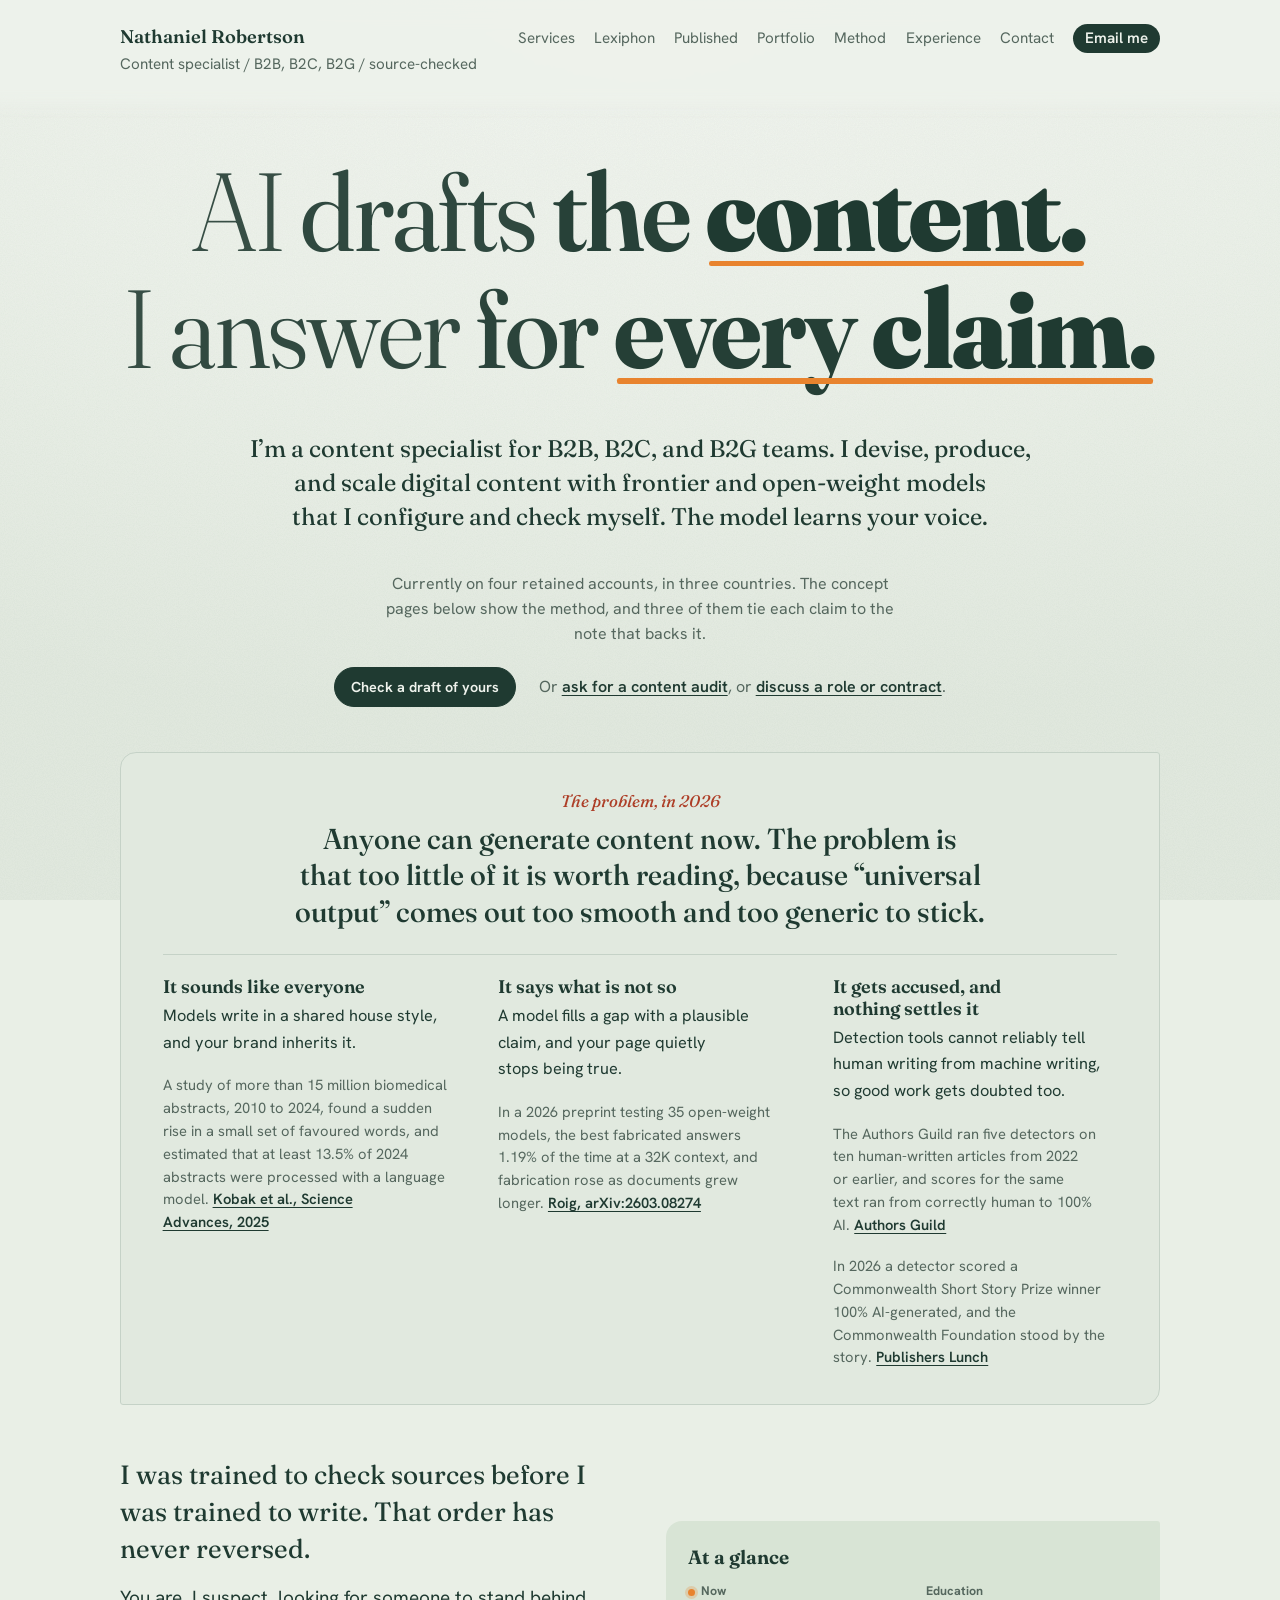
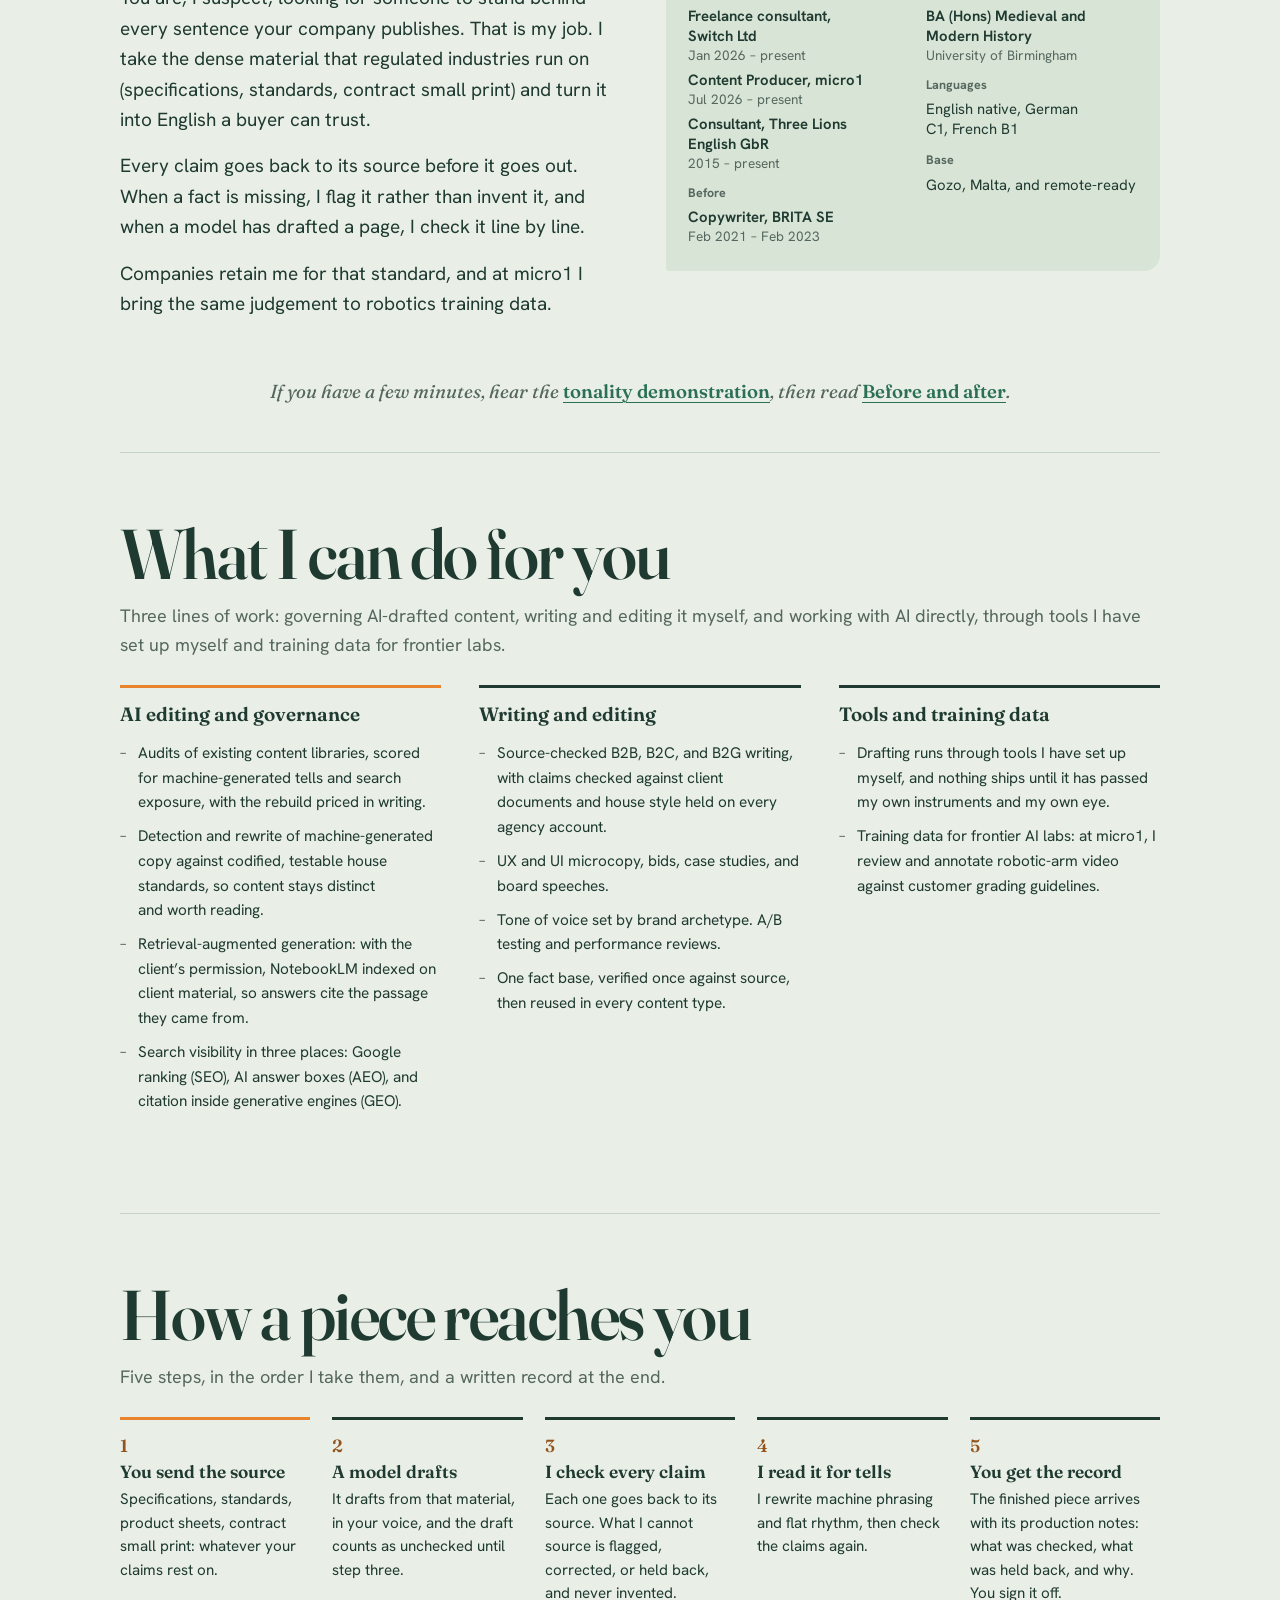
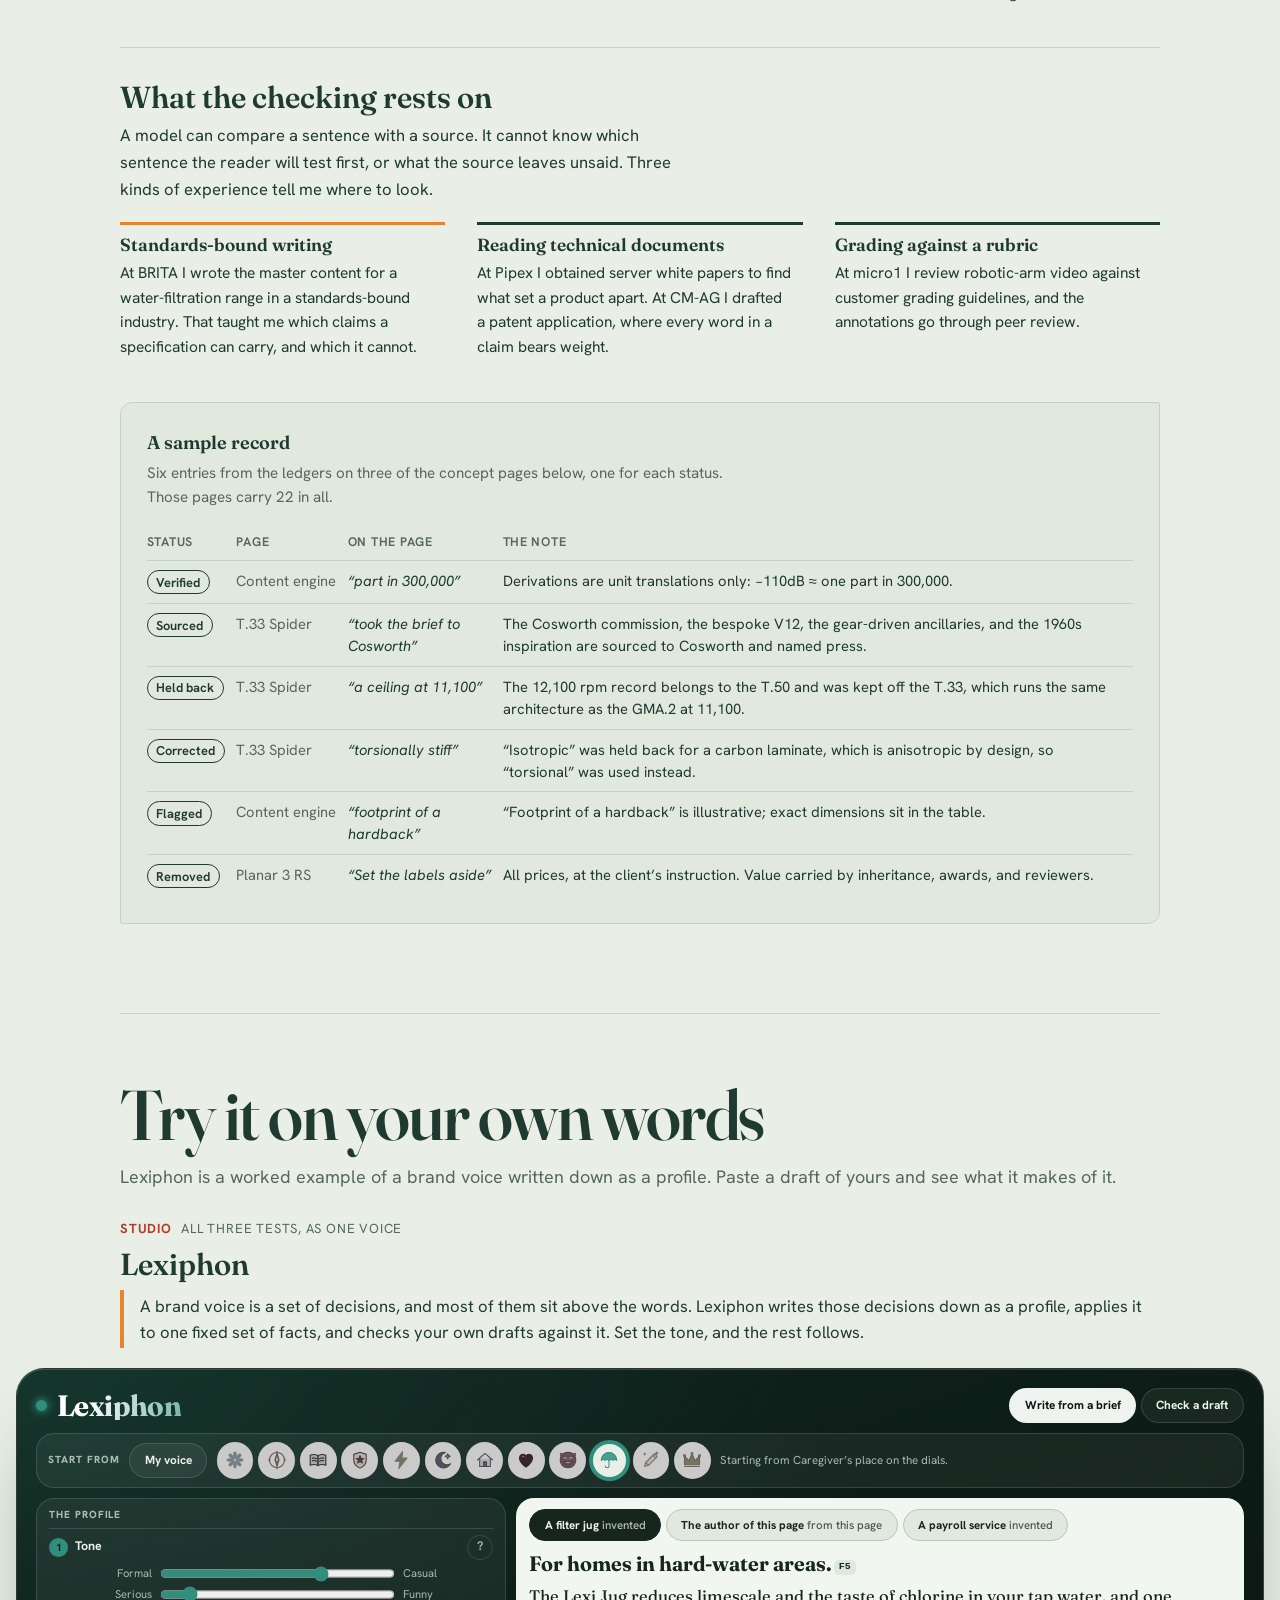
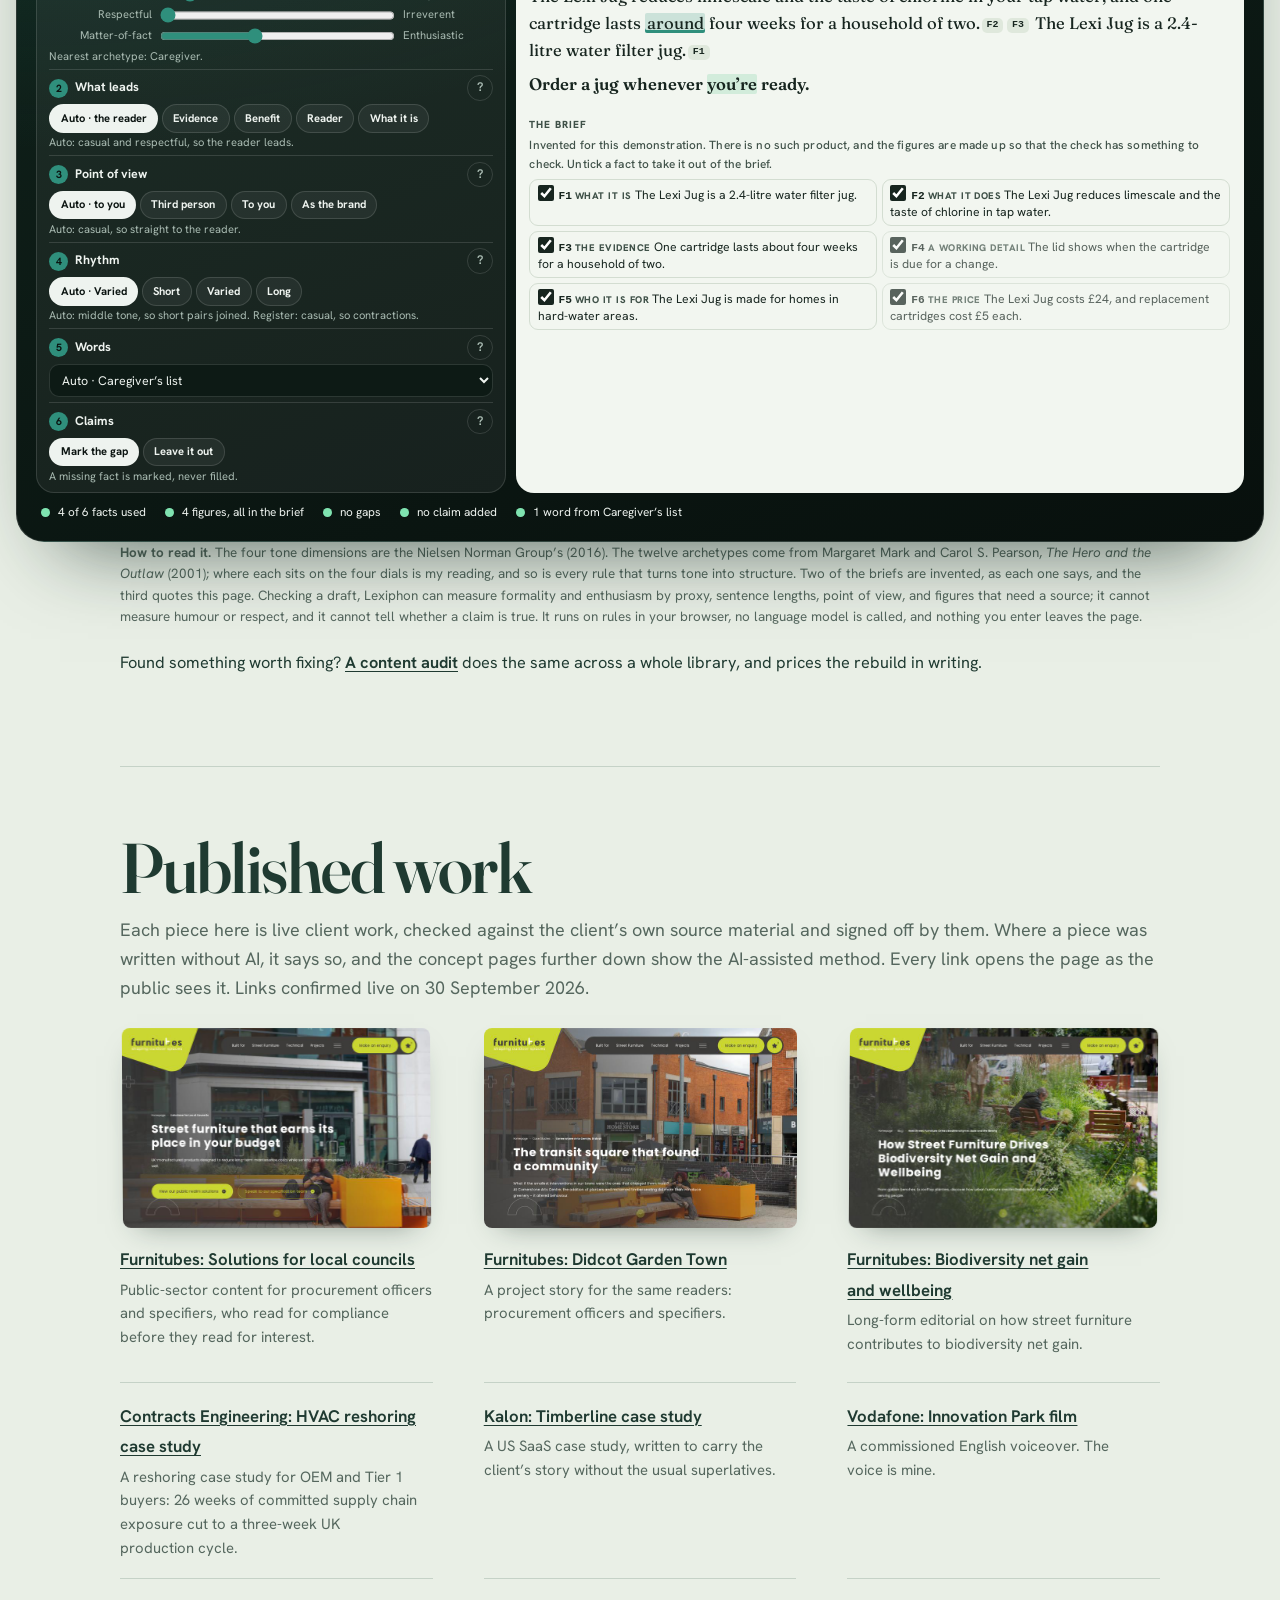
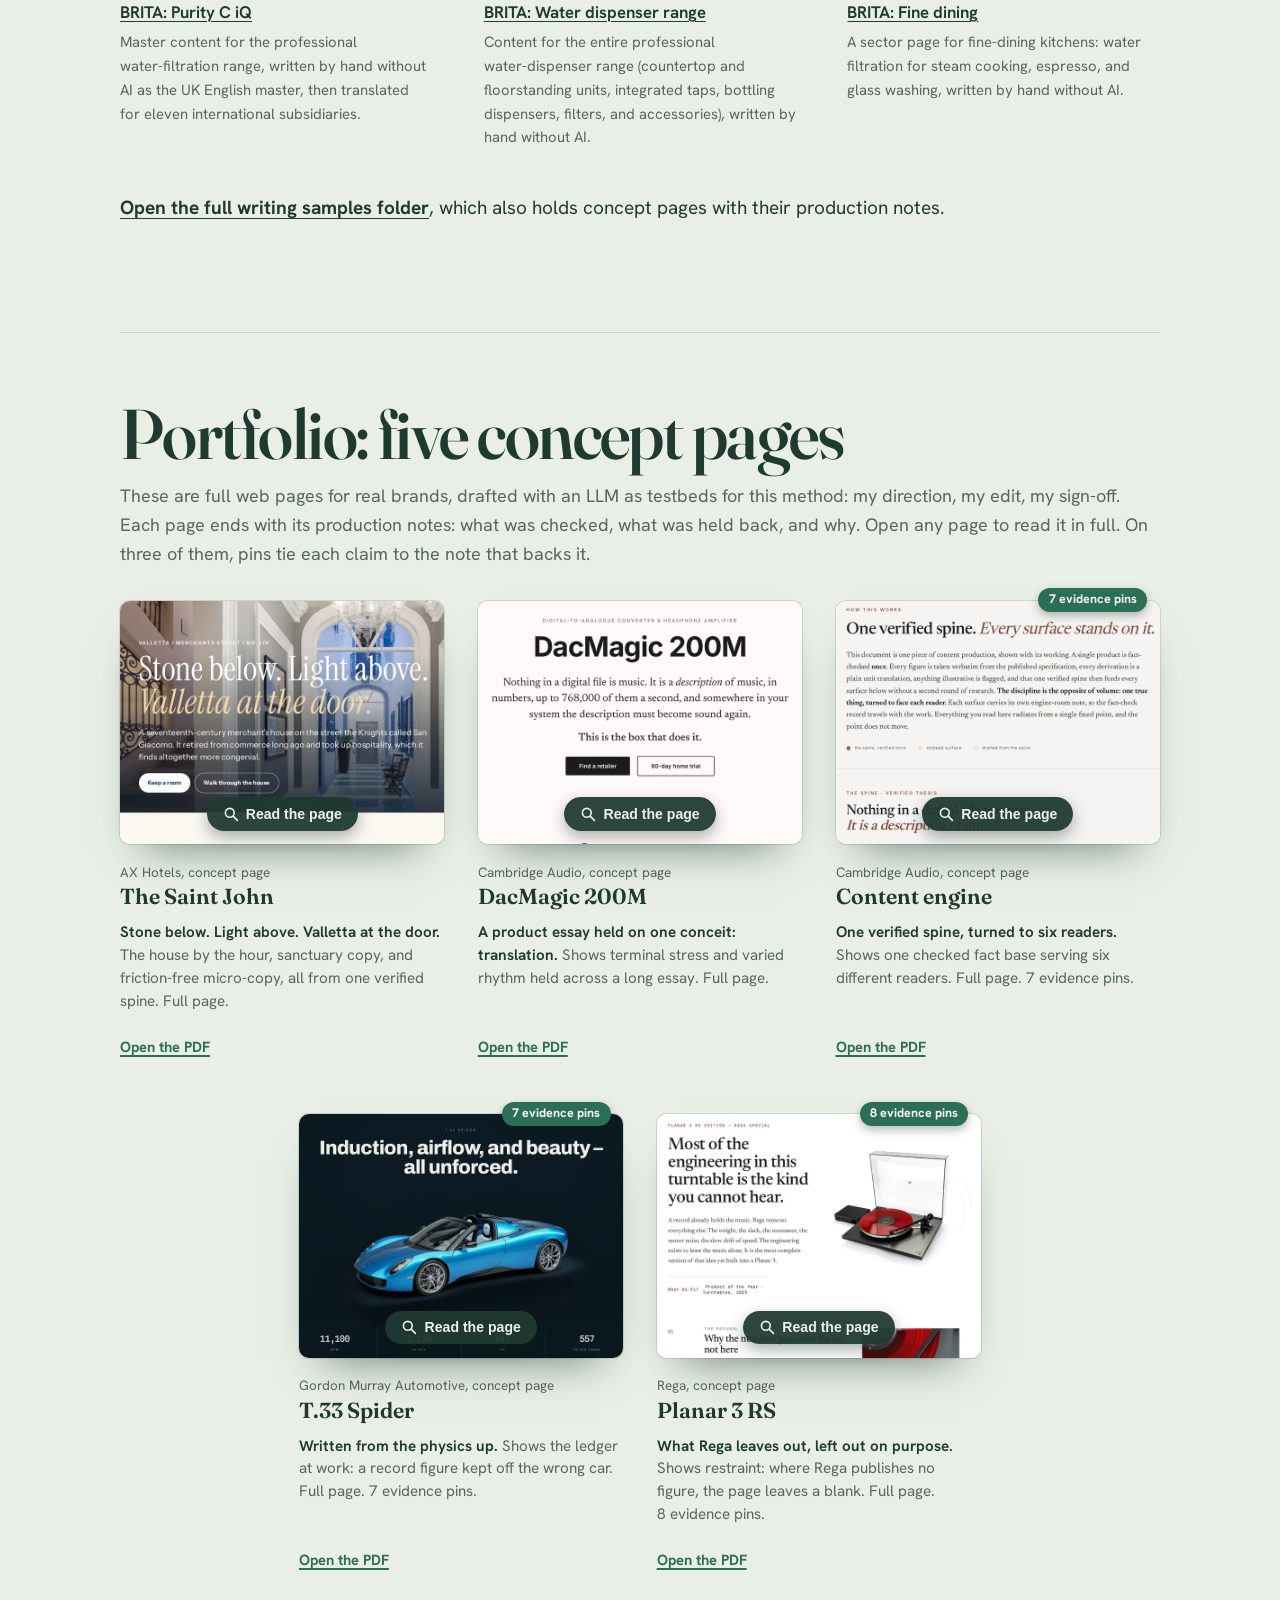
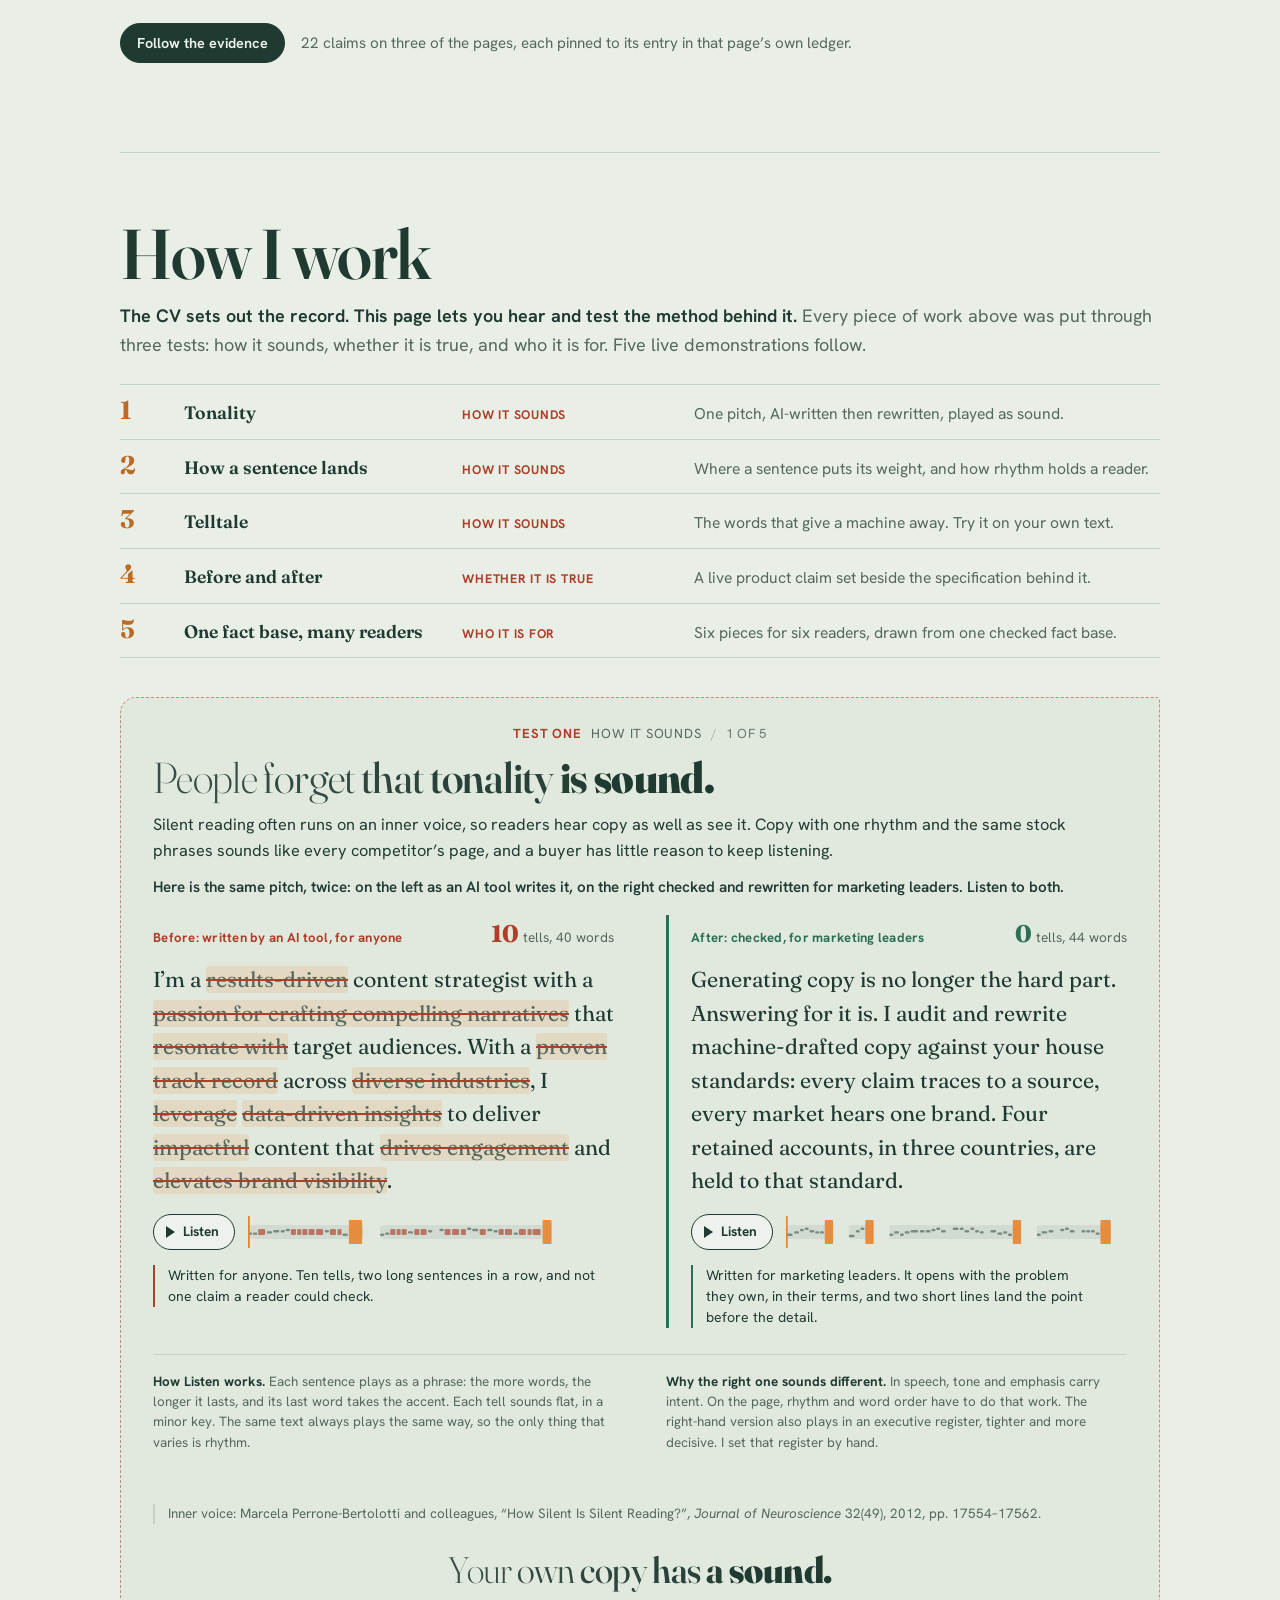
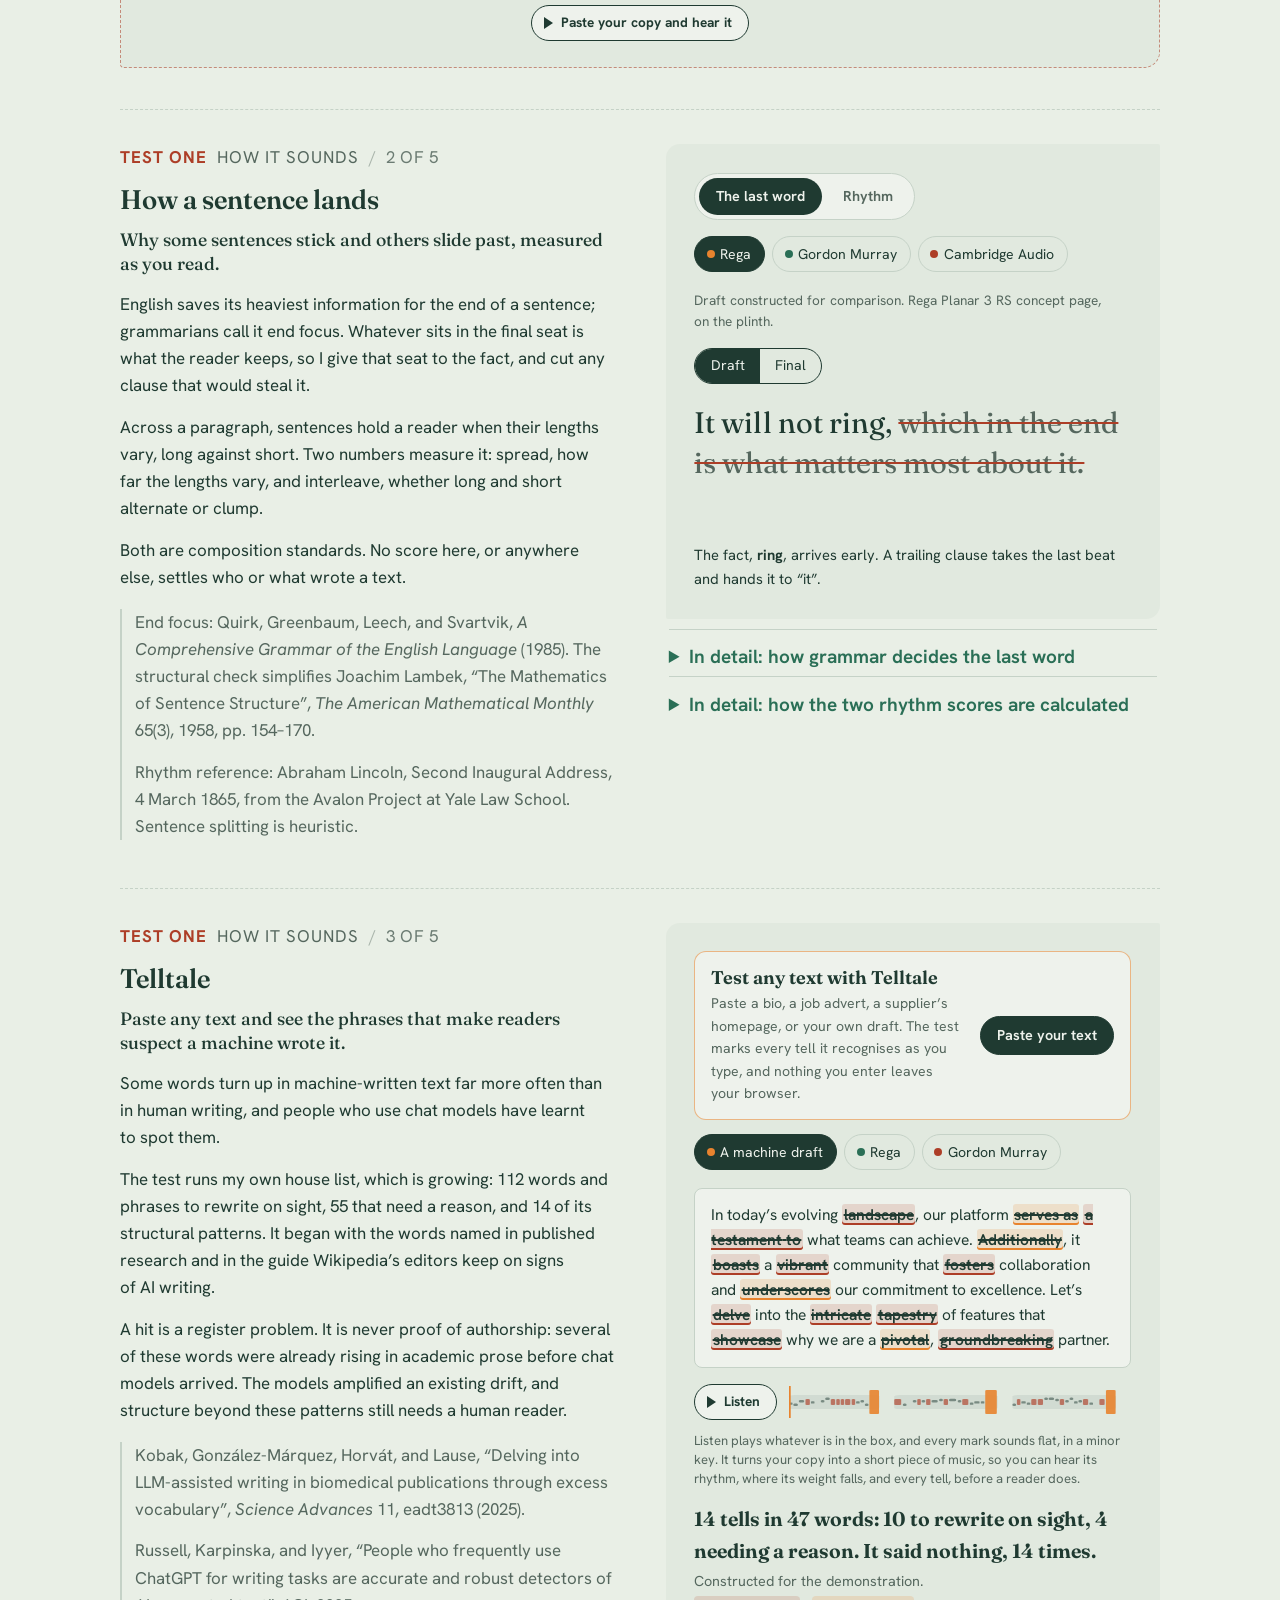
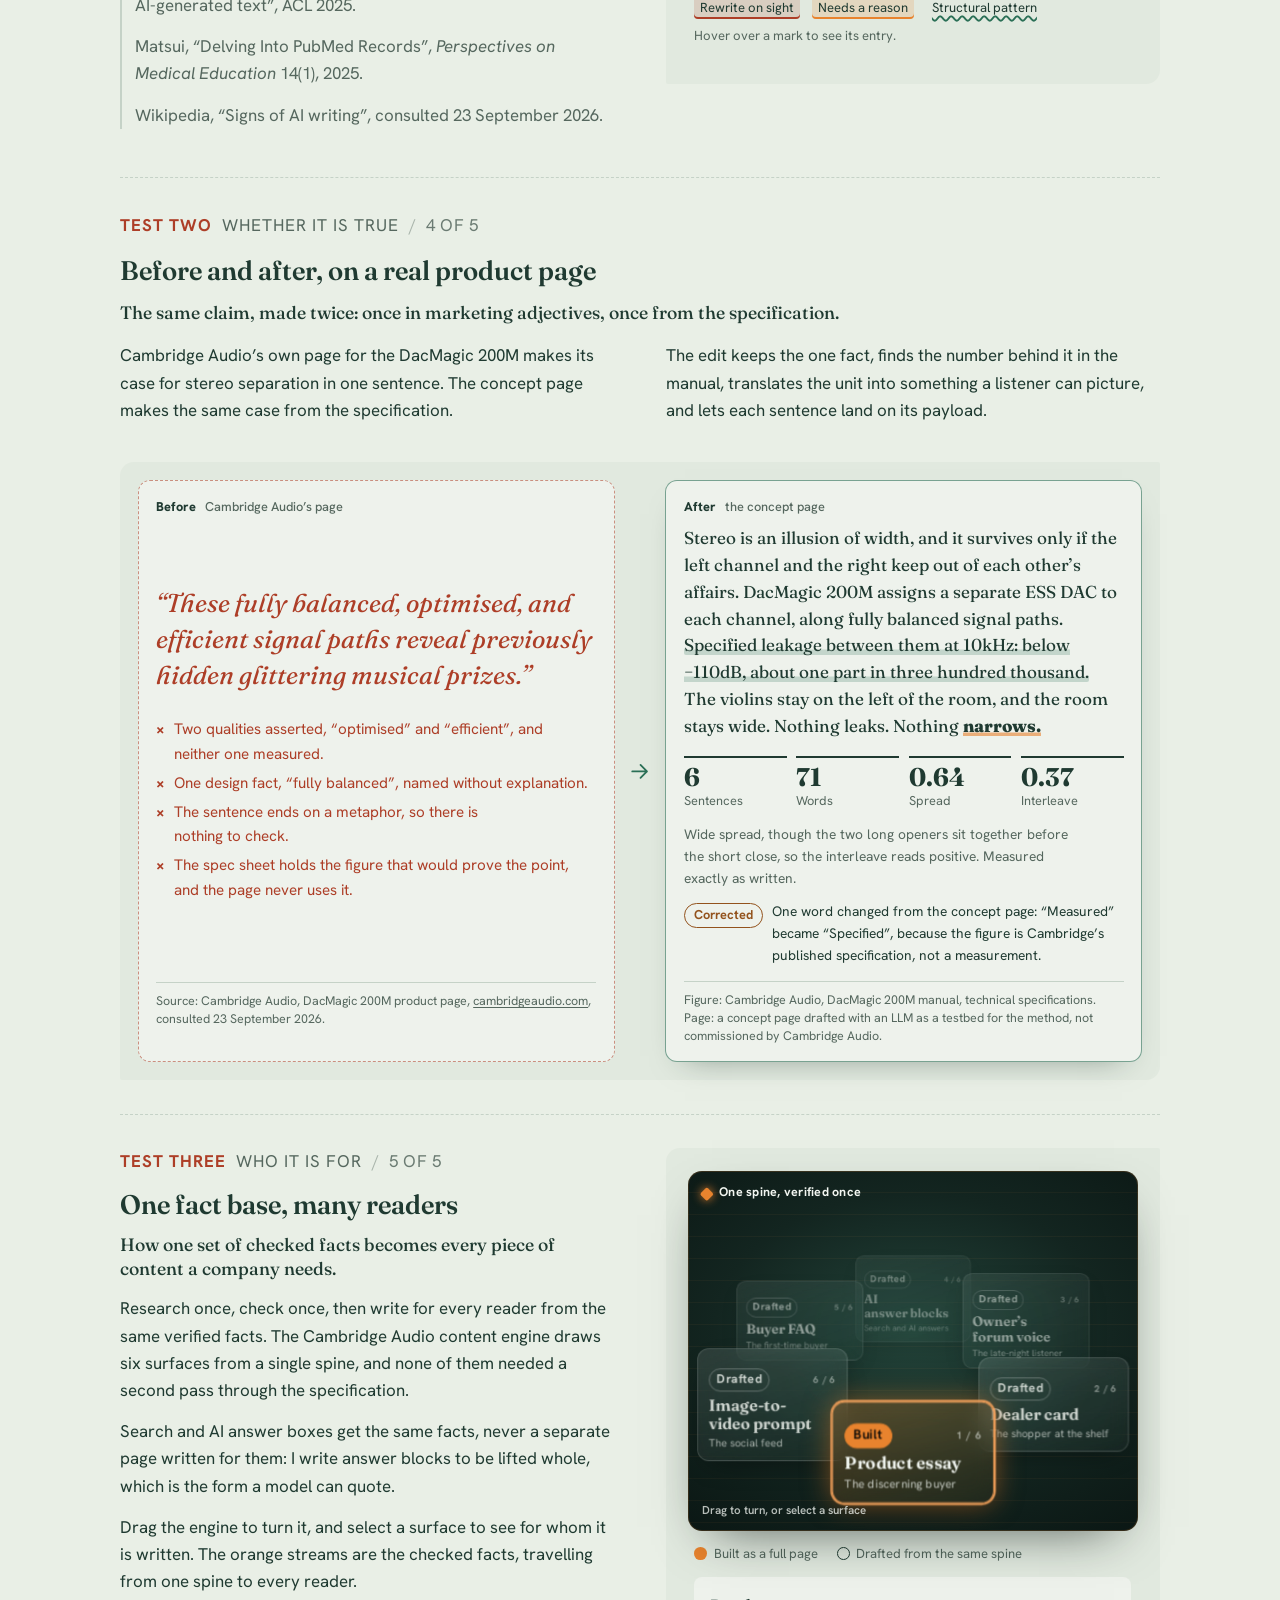
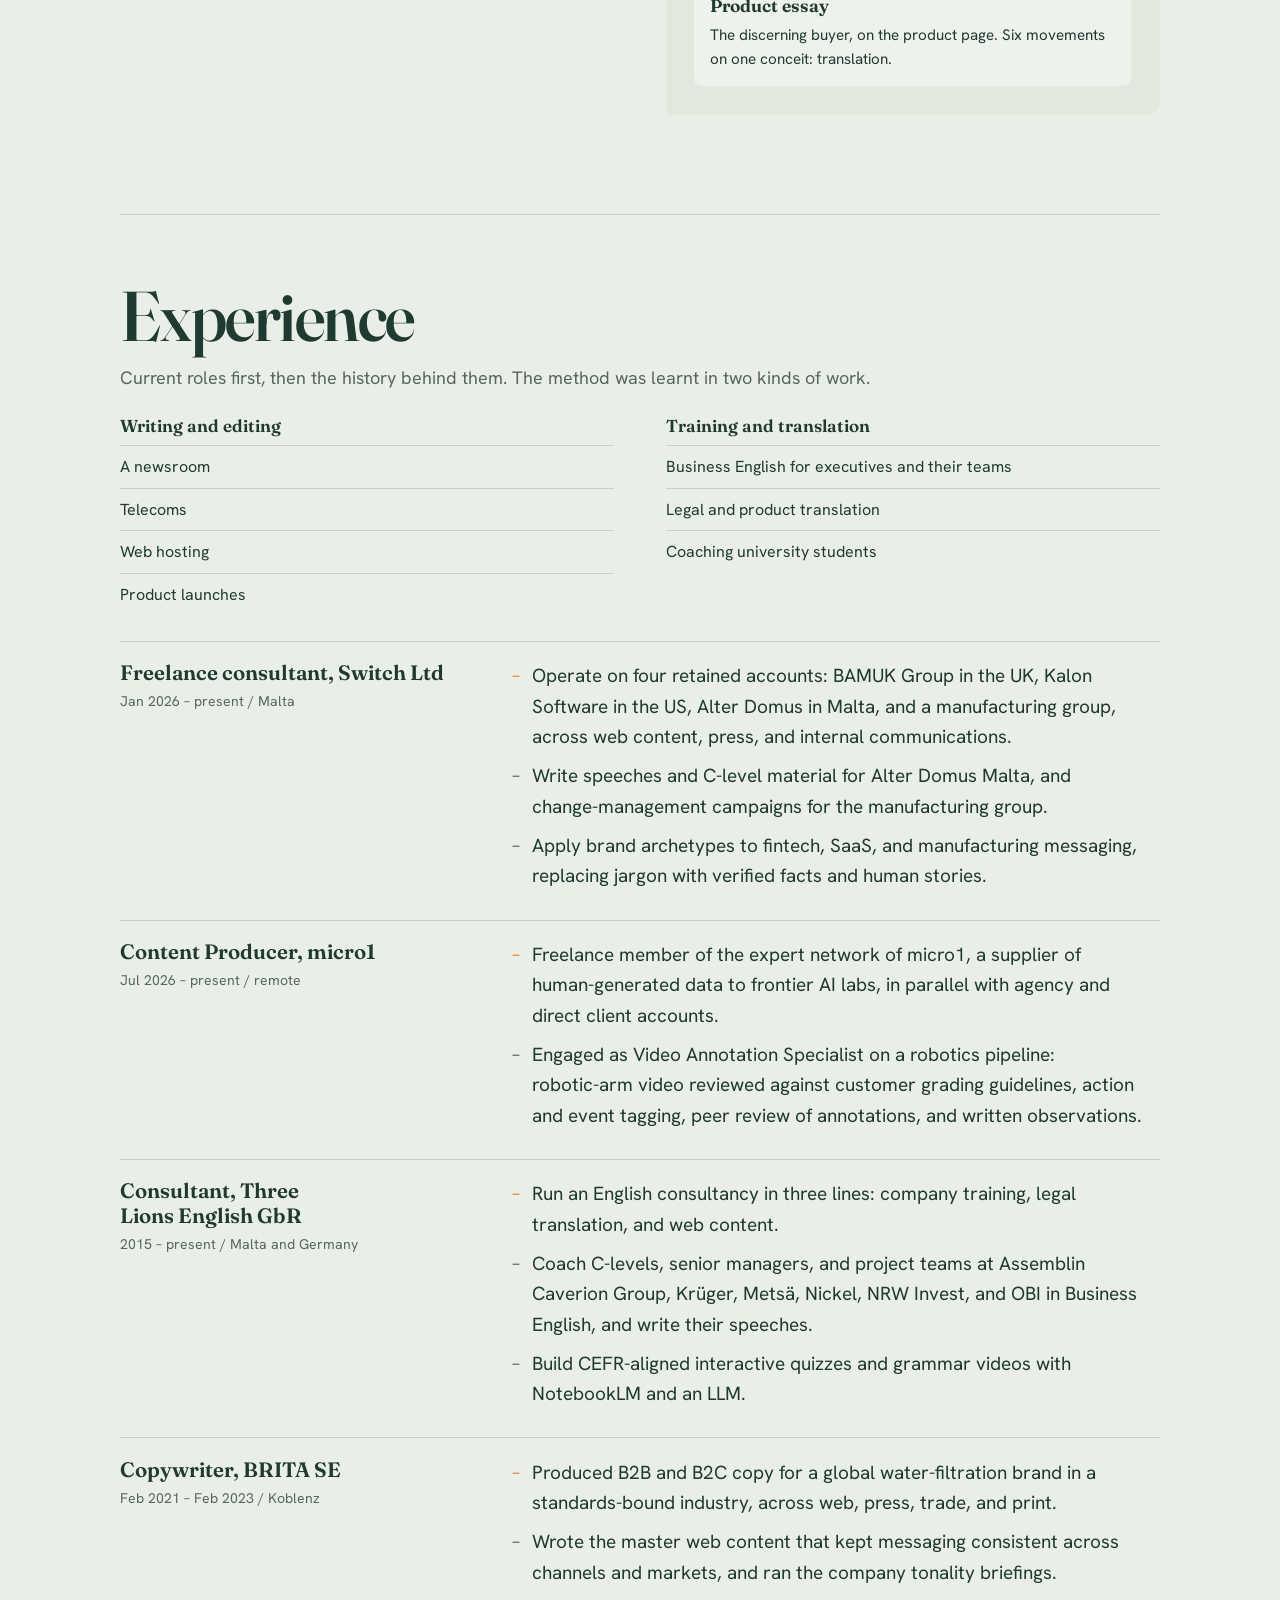
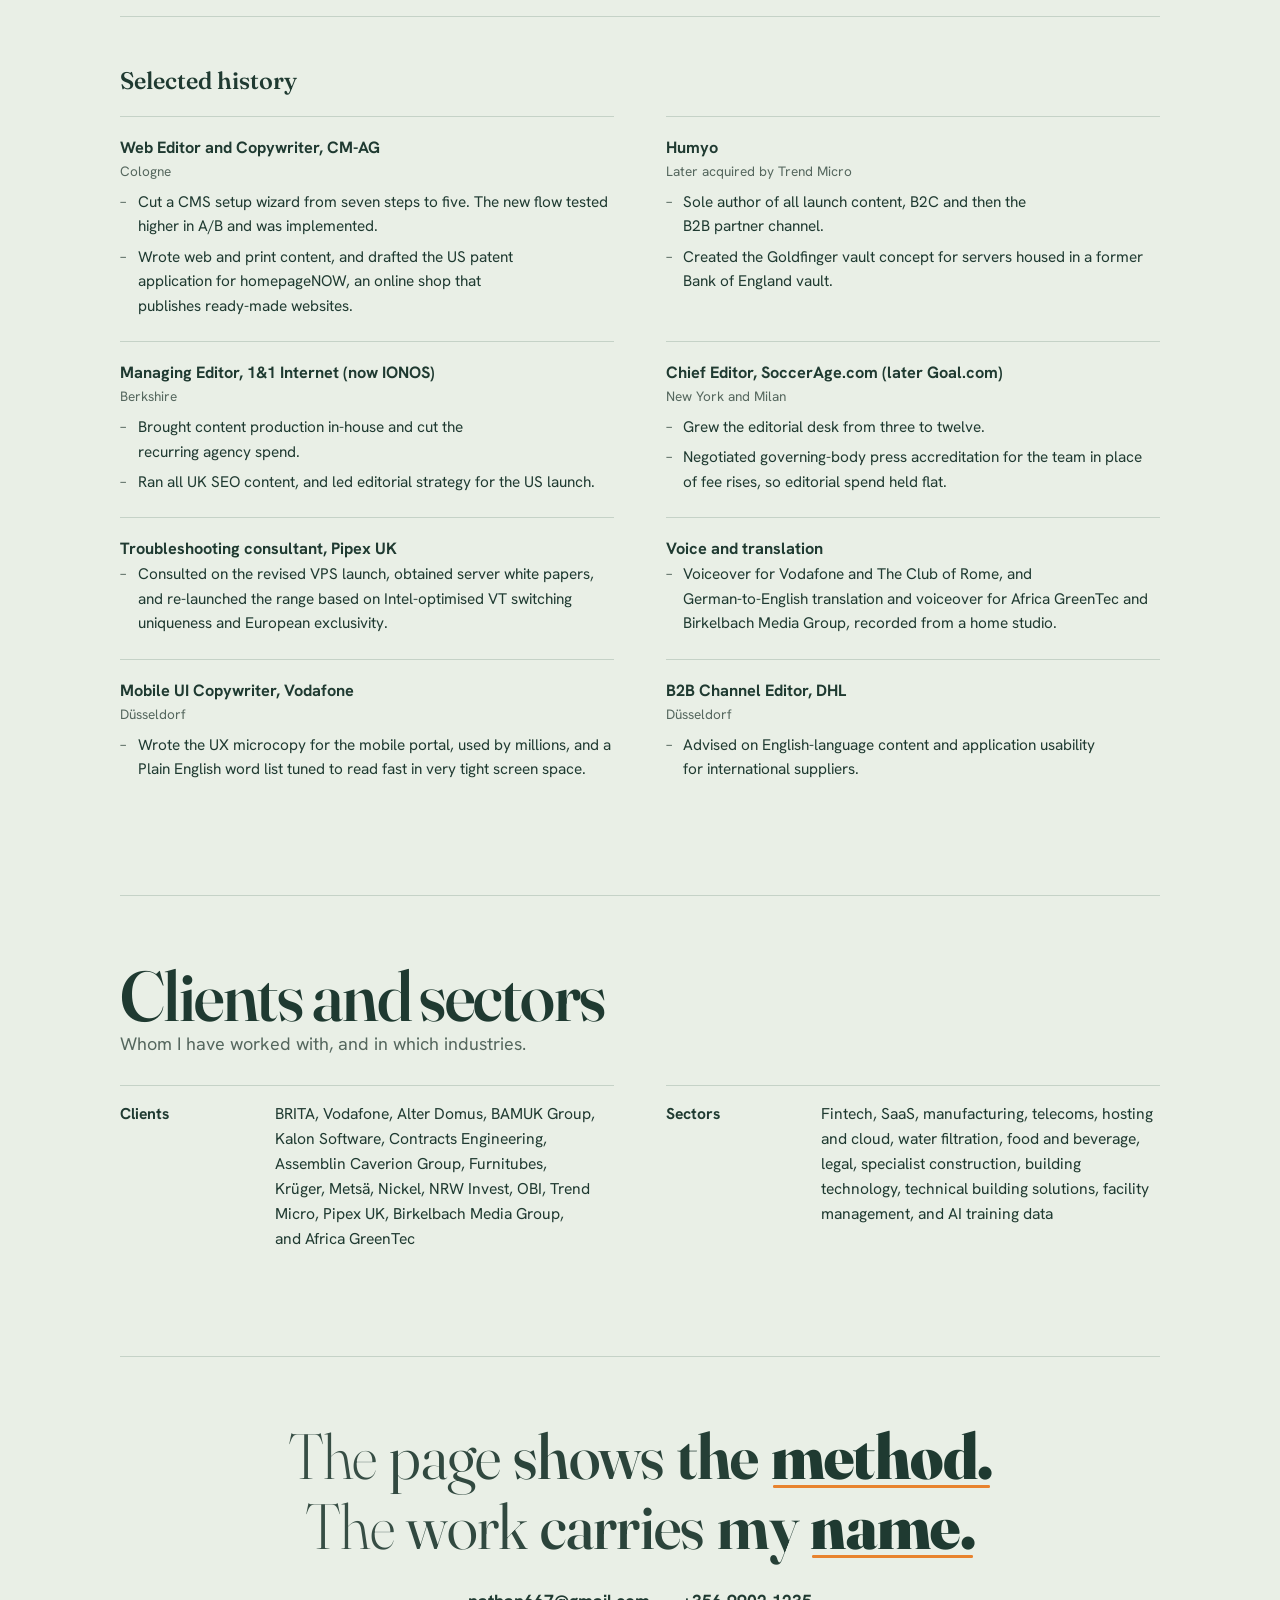
==== commit 28a7c505: "Experience: drop the dated Pipex sales figure Co-Authored-By: Claude Sonnet 5.5 <noreply@anthropic.c" ====
--- a/index.html
+++ b/index.html
@@ -851,7 +851,7 @@
     <div class="h"><h4>Humyo</h4><p class="place">Later acquired by Trend Micro</p><ul><li>Sole author of all launch content, B2C and then the B2B partner channel.</li><li>Created the Goldfinger vault concept for servers housed in a former Bank of England vault.</li></ul></div>
     <div class="h"><h4>Managing Editor, 1&amp;1 Internet (now IONOS)</h4><p class="place">Berkshire</p><ul><li>Brought content production in-house and cut the recurring agency spend.</li><li>Ran all UK SEO content, and led editorial strategy for the US launch.</li></ul></div>
     <div class="h" id="role-soccerage"><h4>Chief Editor, SoccerAge.com (later Goal.com)</h4><p class="place">New York and Milan</p><ul><li>Grew the editorial desk from three to twelve.</li><li>Negotiated governing-body press accreditation for the team in place of fee rises, so editorial spend held flat.</li></ul></div>
-    <div class="h"><h4>Troubleshooting consultant, Pipex UK</h4><ul><li>Consulted on the revised VPS launch, obtained server white papers, and re-launched the range based on Intel-optimised VT switching uniqueness and European exclusivity. Sales rose by more than forty per cent.</li></ul></div>
+    <div class="h"><h4>Troubleshooting consultant, Pipex UK</h4><ul><li>Consulted on the revised VPS launch, obtained server white papers, and re-launched the range based on Intel-optimised VT switching uniqueness and European exclusivity.</li></ul></div>
     <div class="h"><h4>Voice and translation</h4><ul><li>Voiceover for Vodafone and The Club of Rome, and <span class="nb">German-to-English</span> translation and voiceover for Africa GreenTec and Birkelbach Media Group, recorded from a home studio.</li></ul></div>
     <div class="h"><h4>Mobile UI Copywriter, Vodafone</h4><p class="place">Düsseldorf</p><ul><li>Wrote the UX microcopy for the mobile portal, used by millions, and a Plain English word list tuned to read fast in very tight screen space.</li></ul></div>
     <div class="h"><h4>B2B Channel Editor, DHL</h4><p class="place">Düsseldorf</p><ul><li>Advised on English-language content and application usability for international suppliers.</li></ul></div>
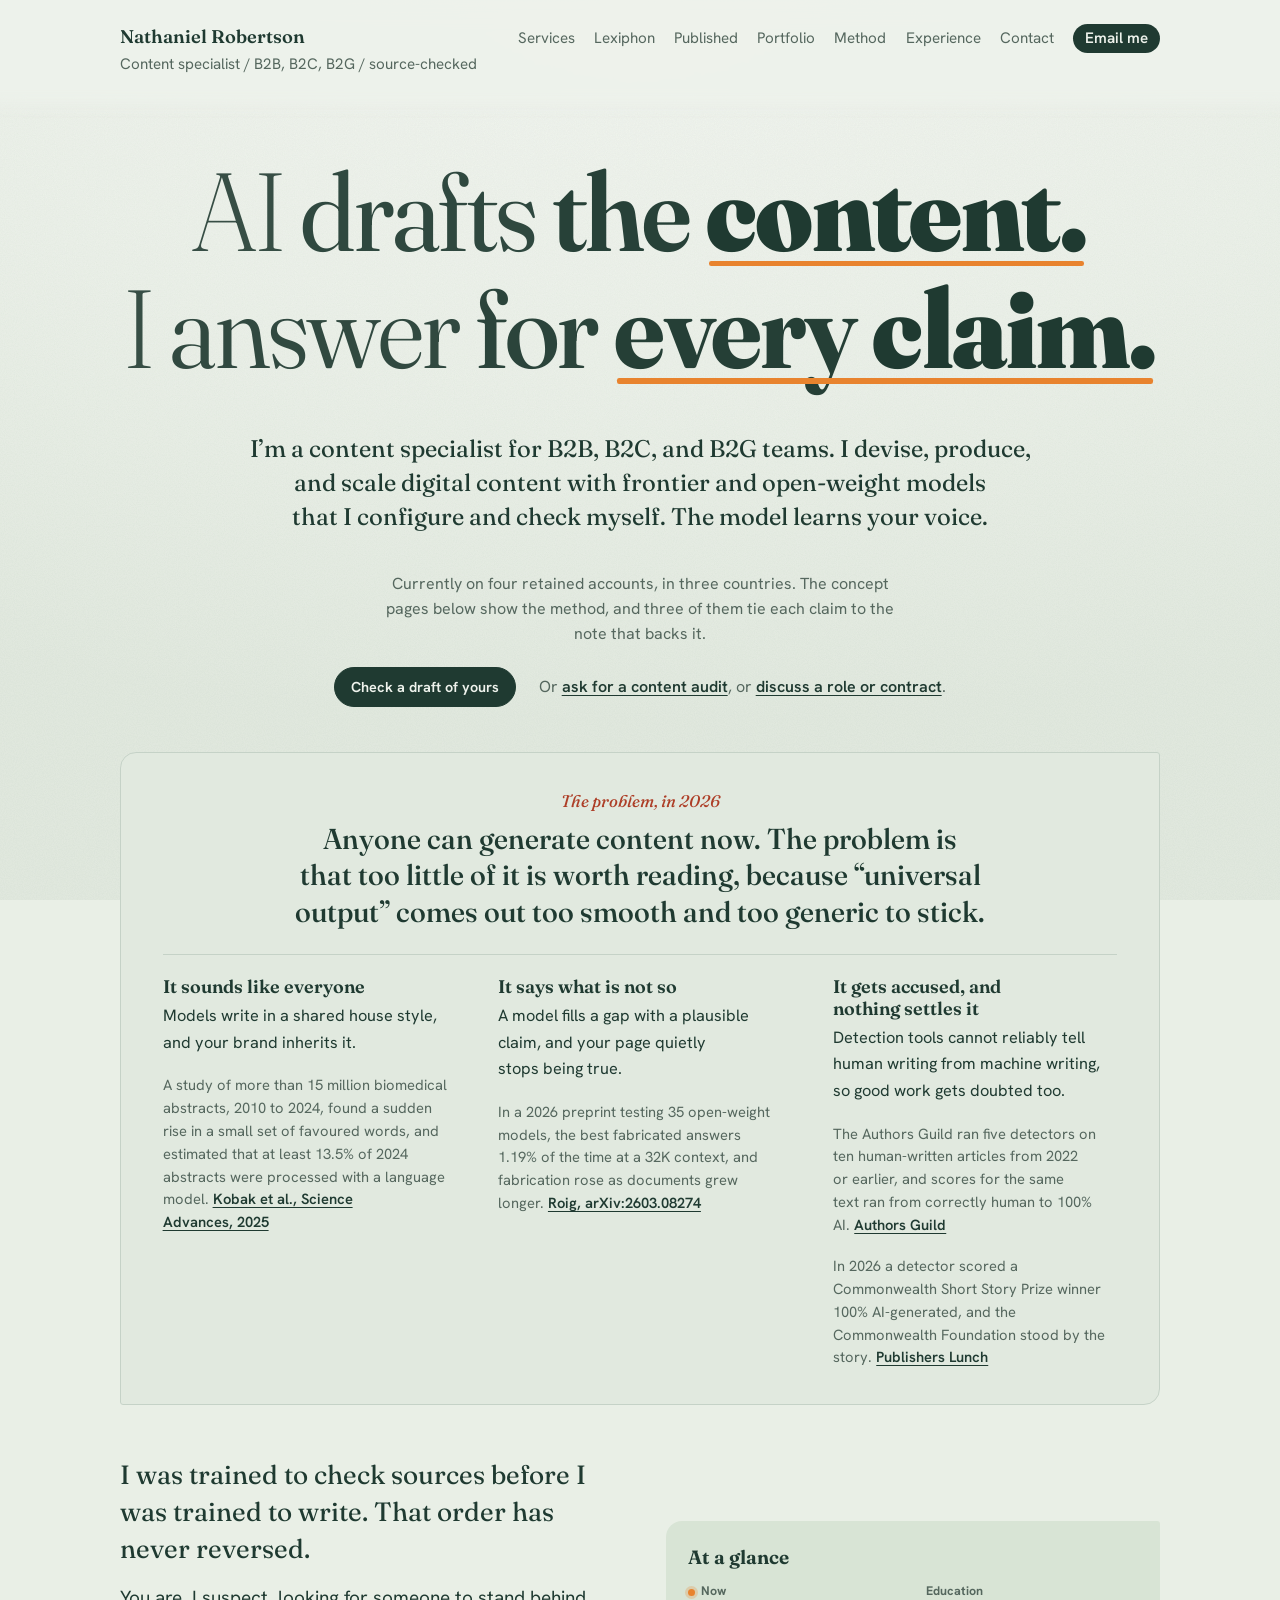
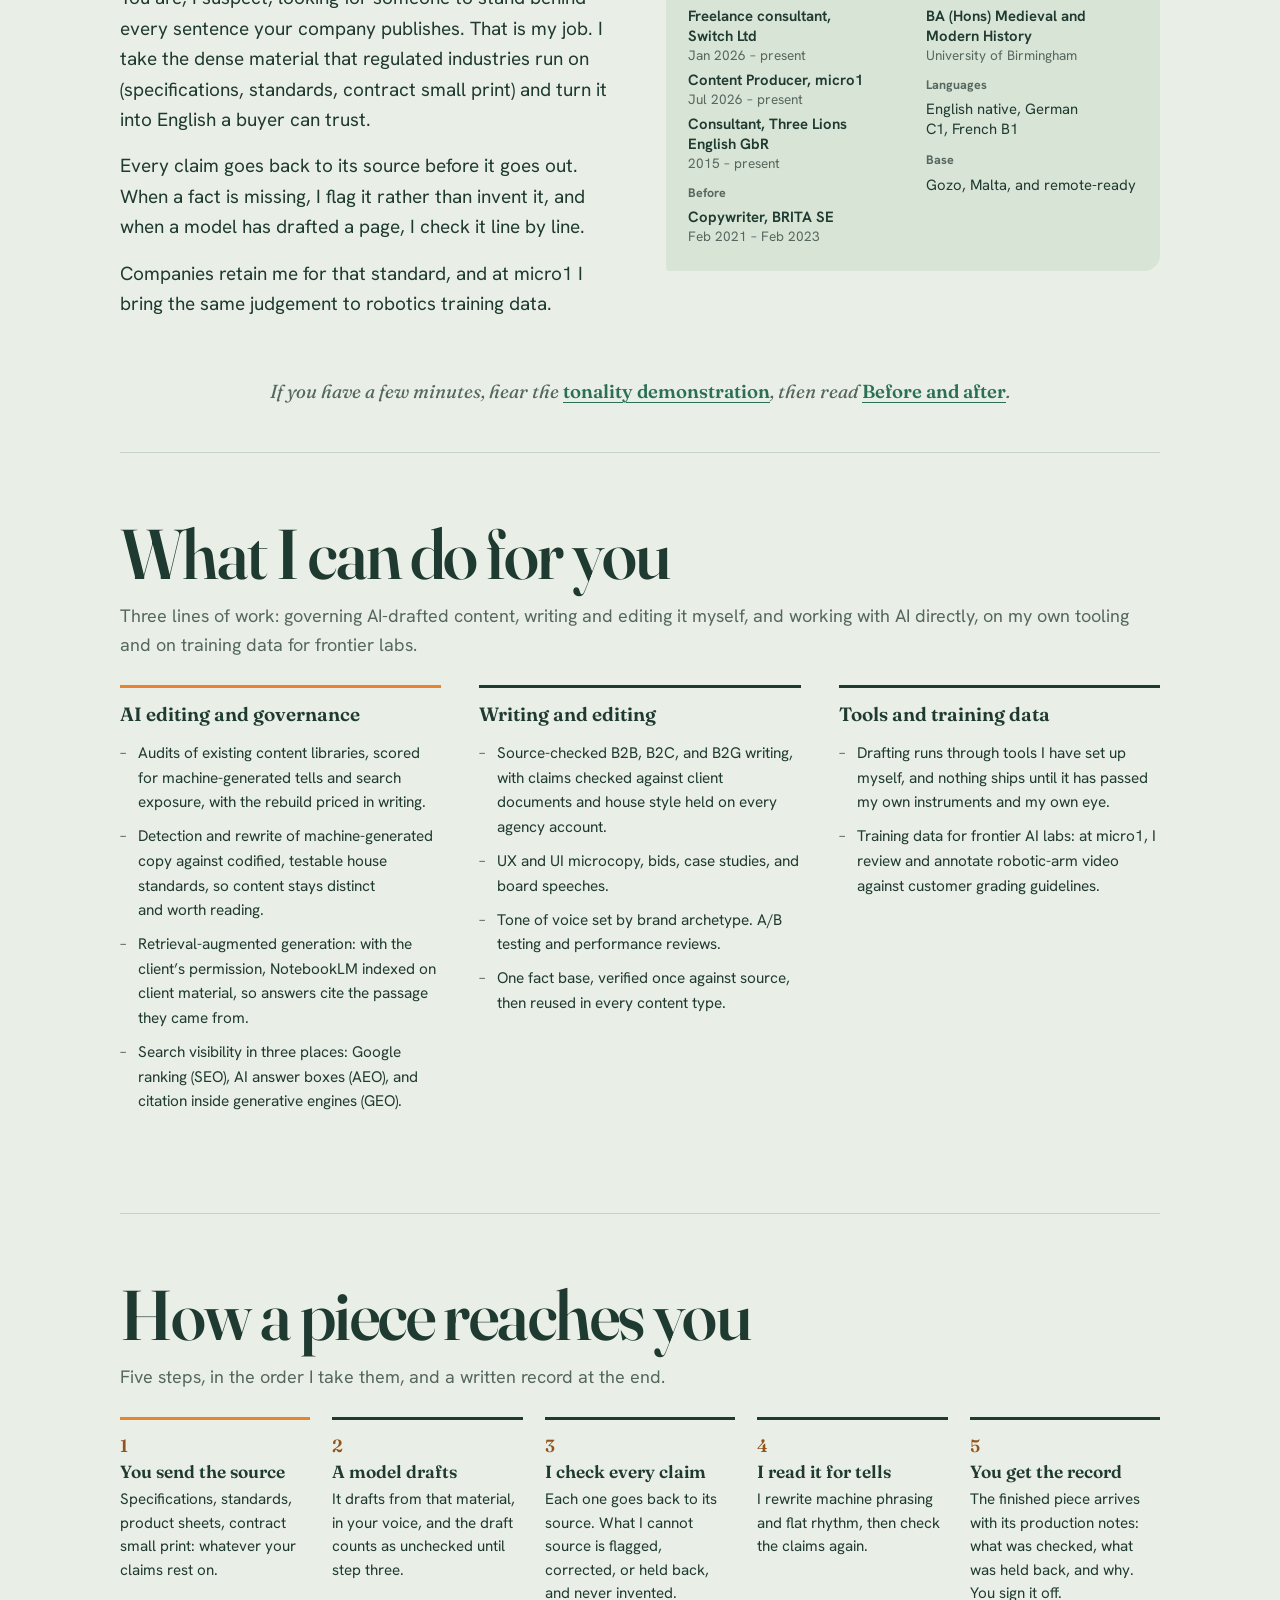
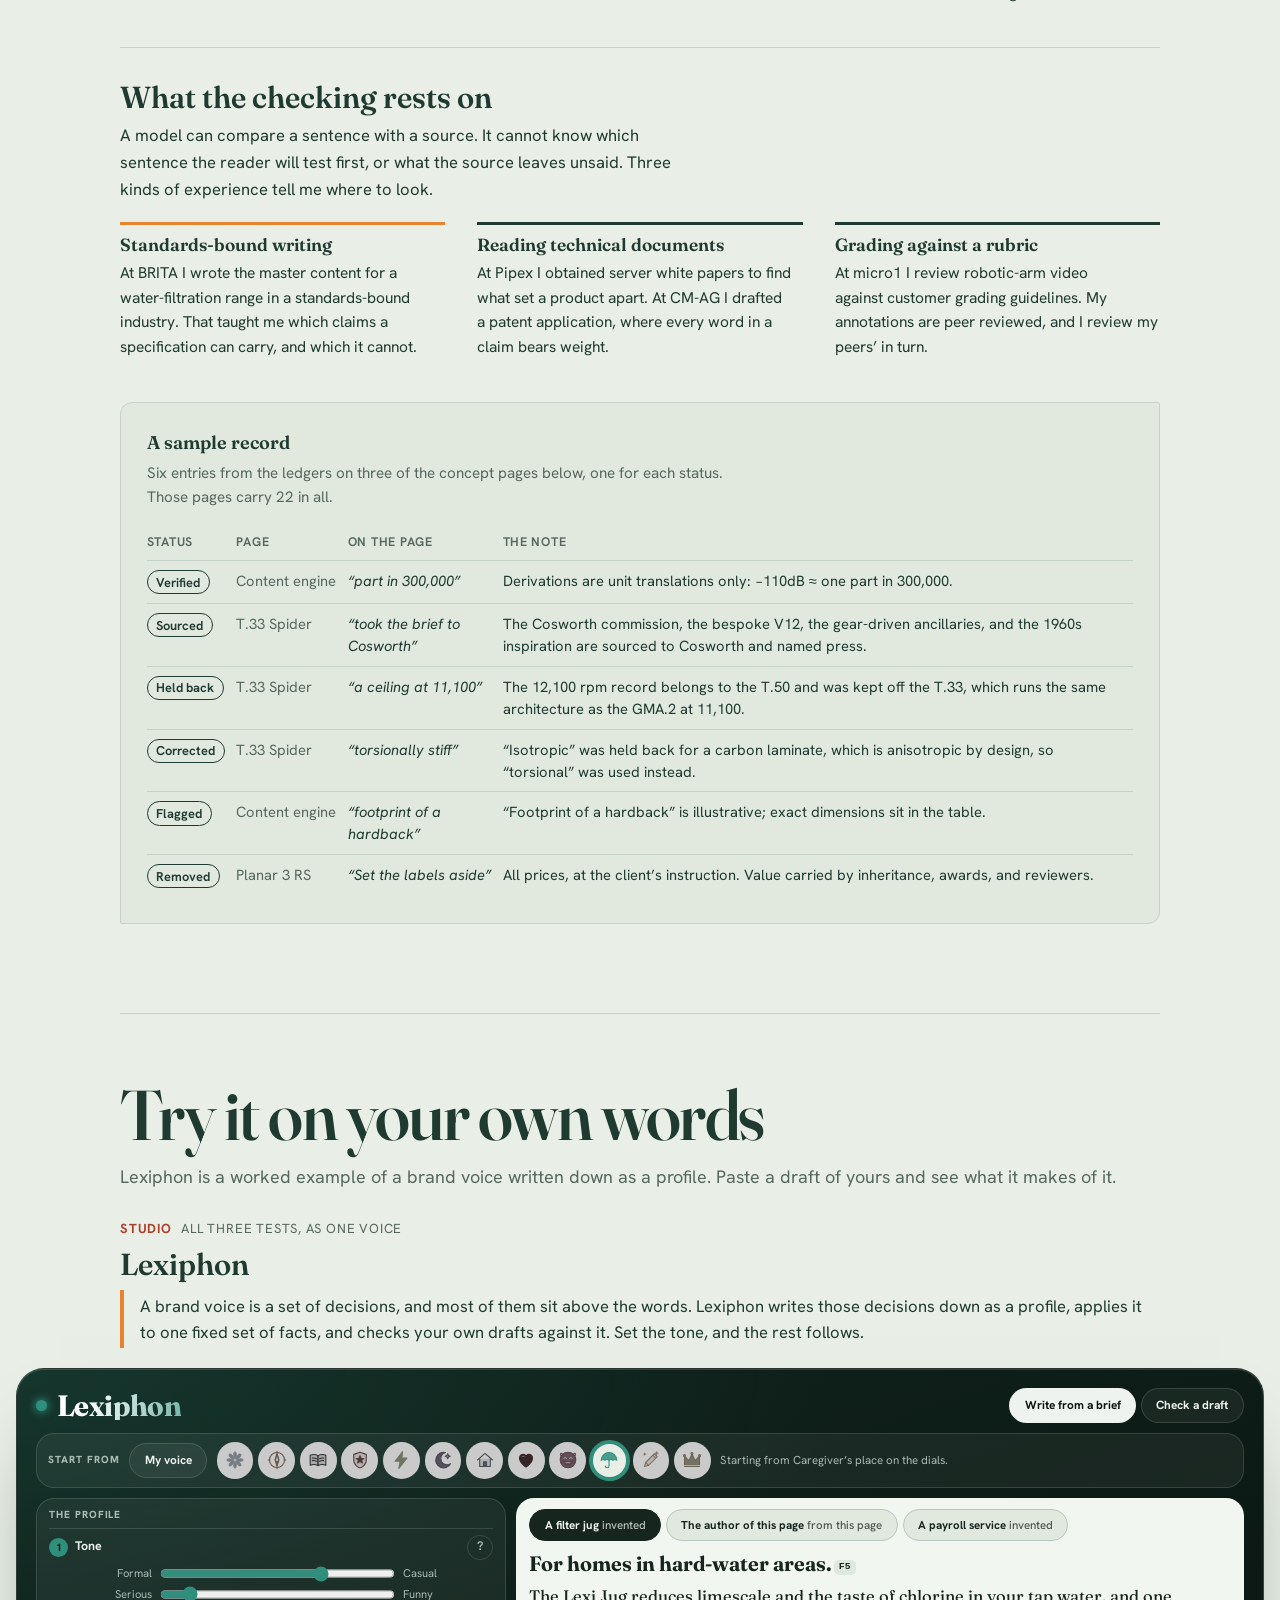
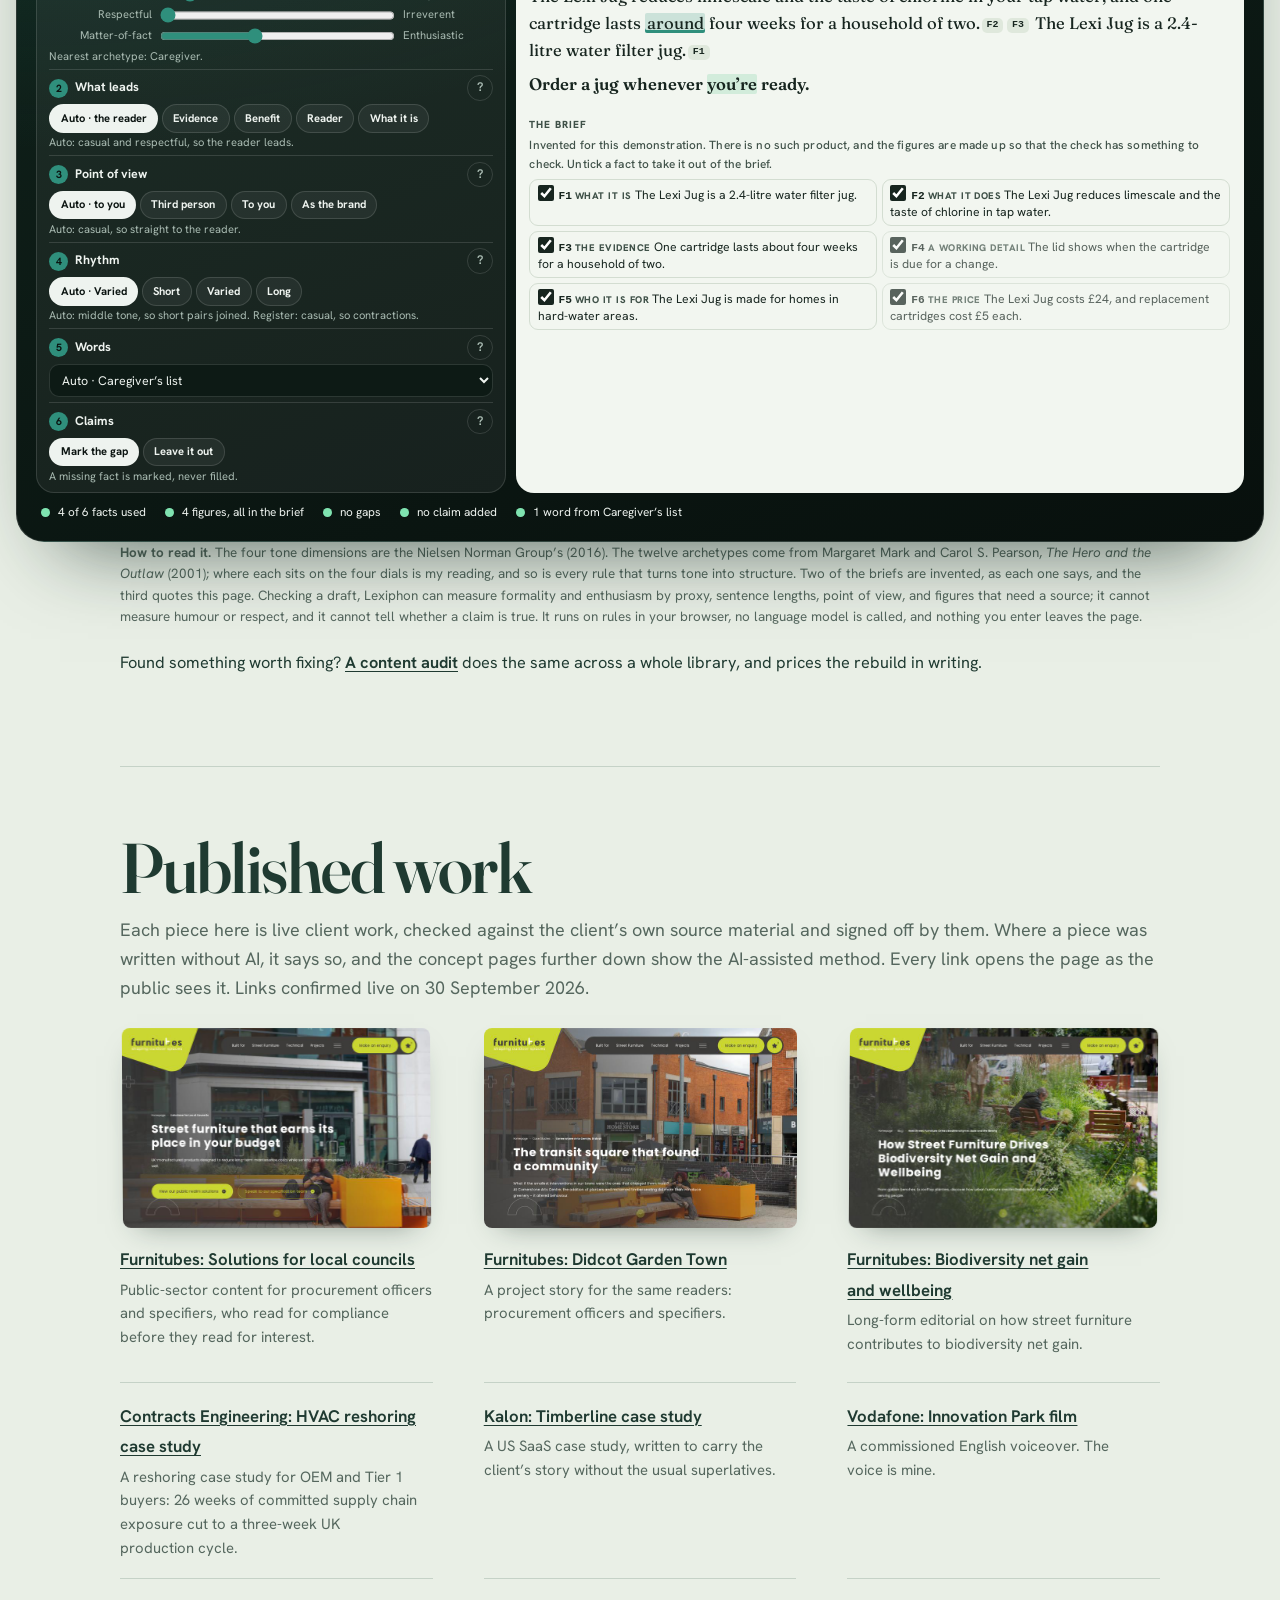
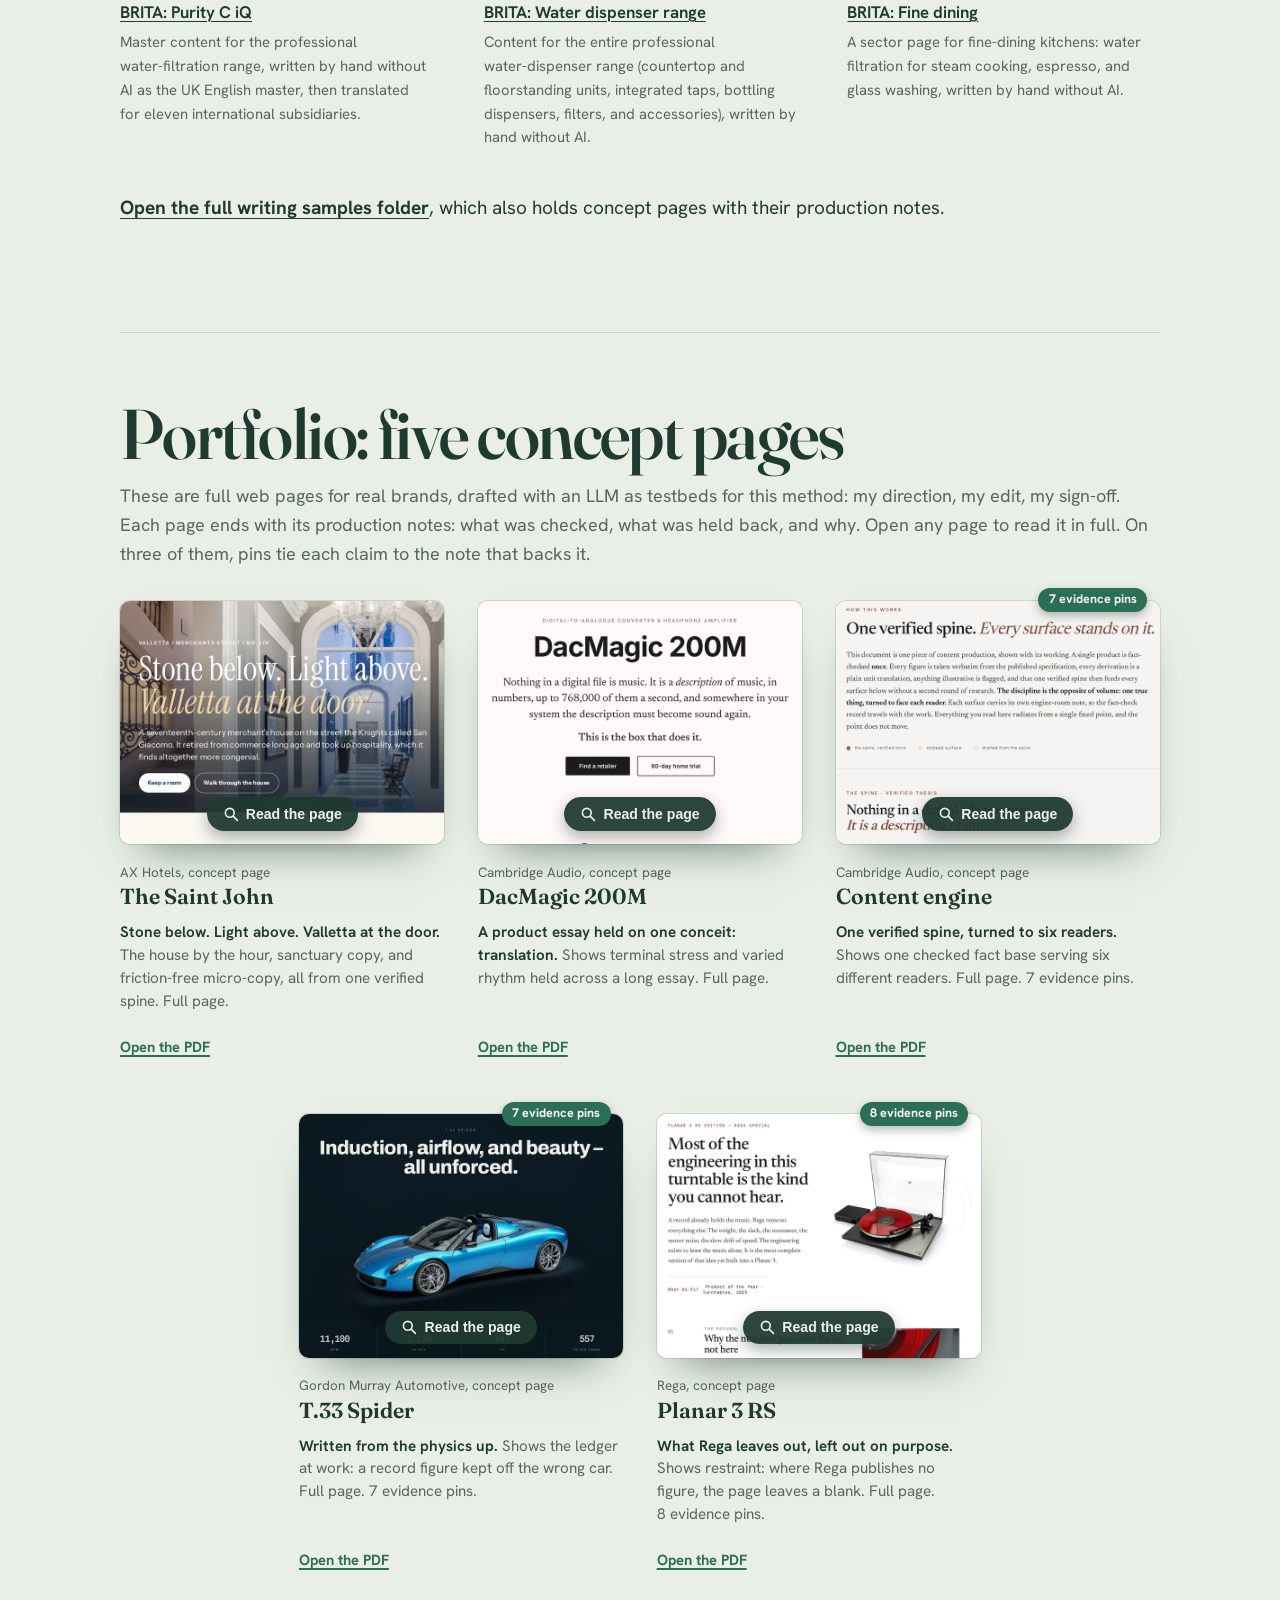
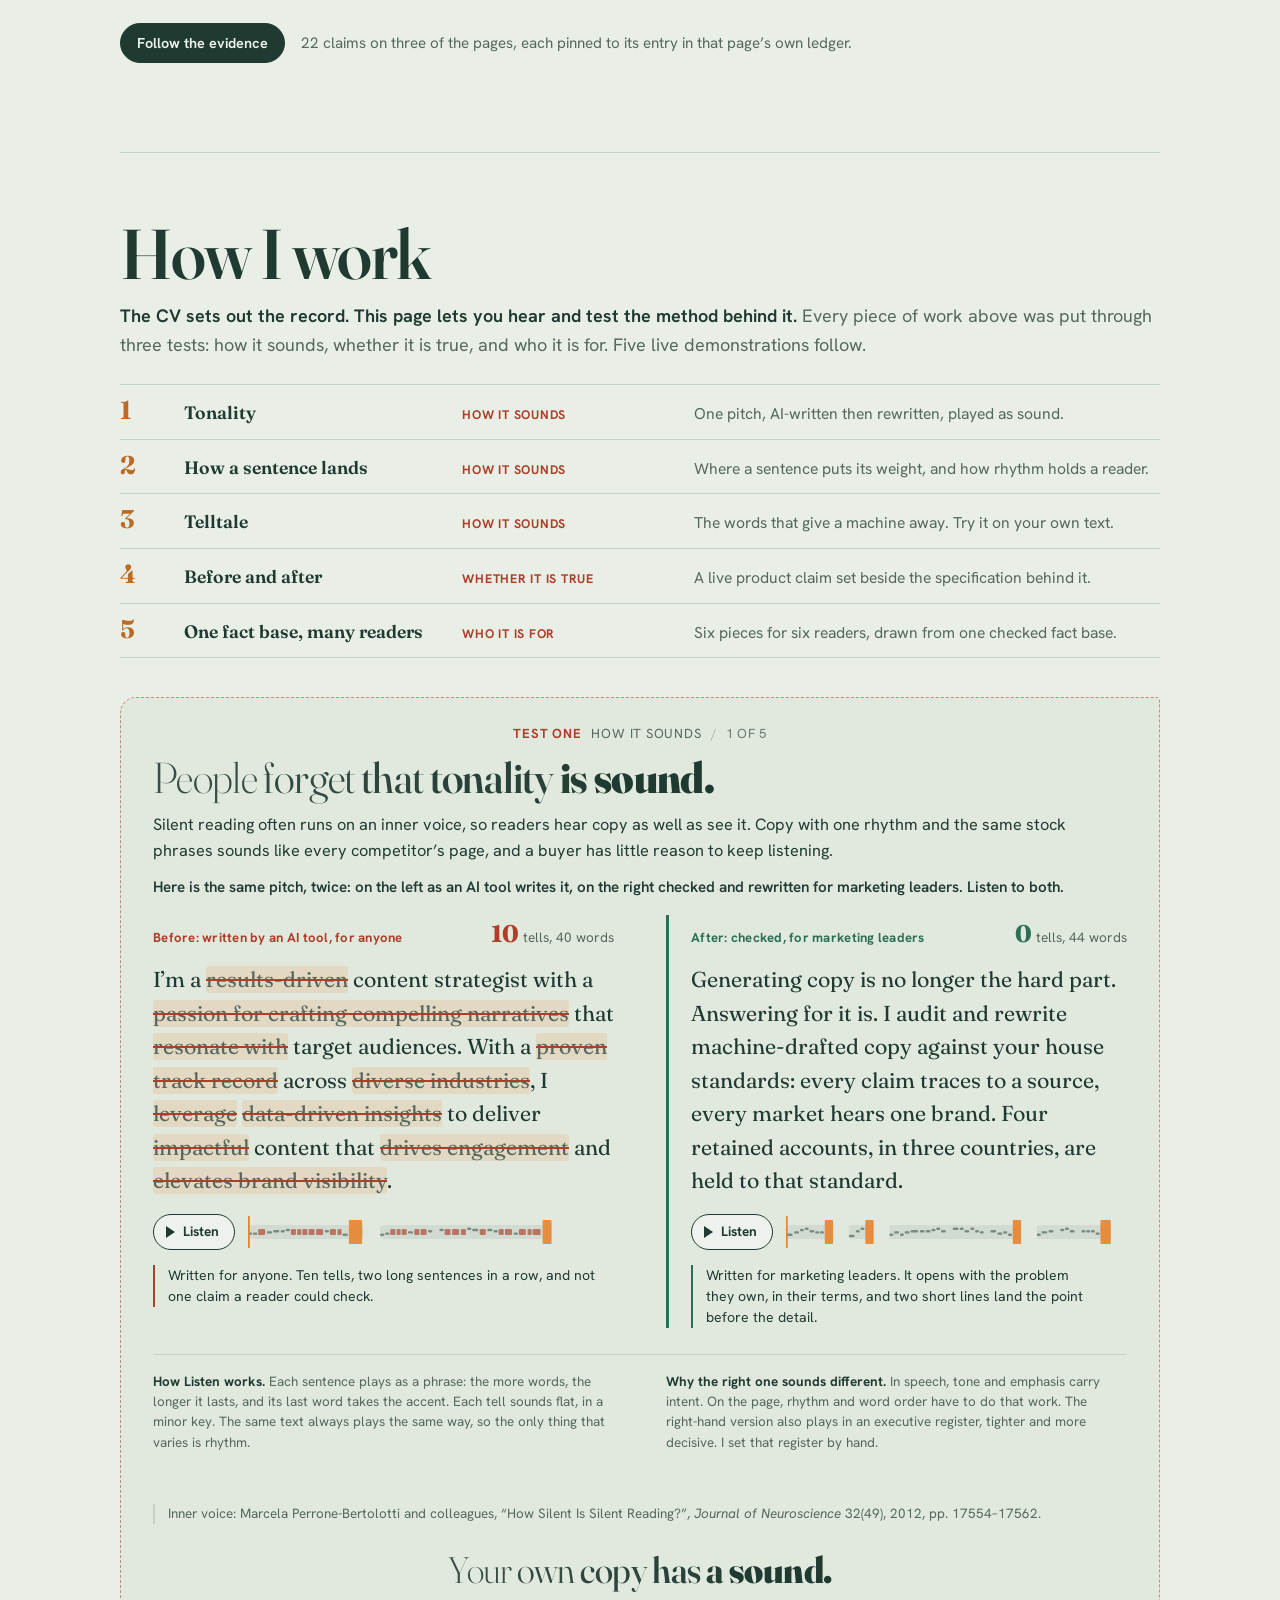
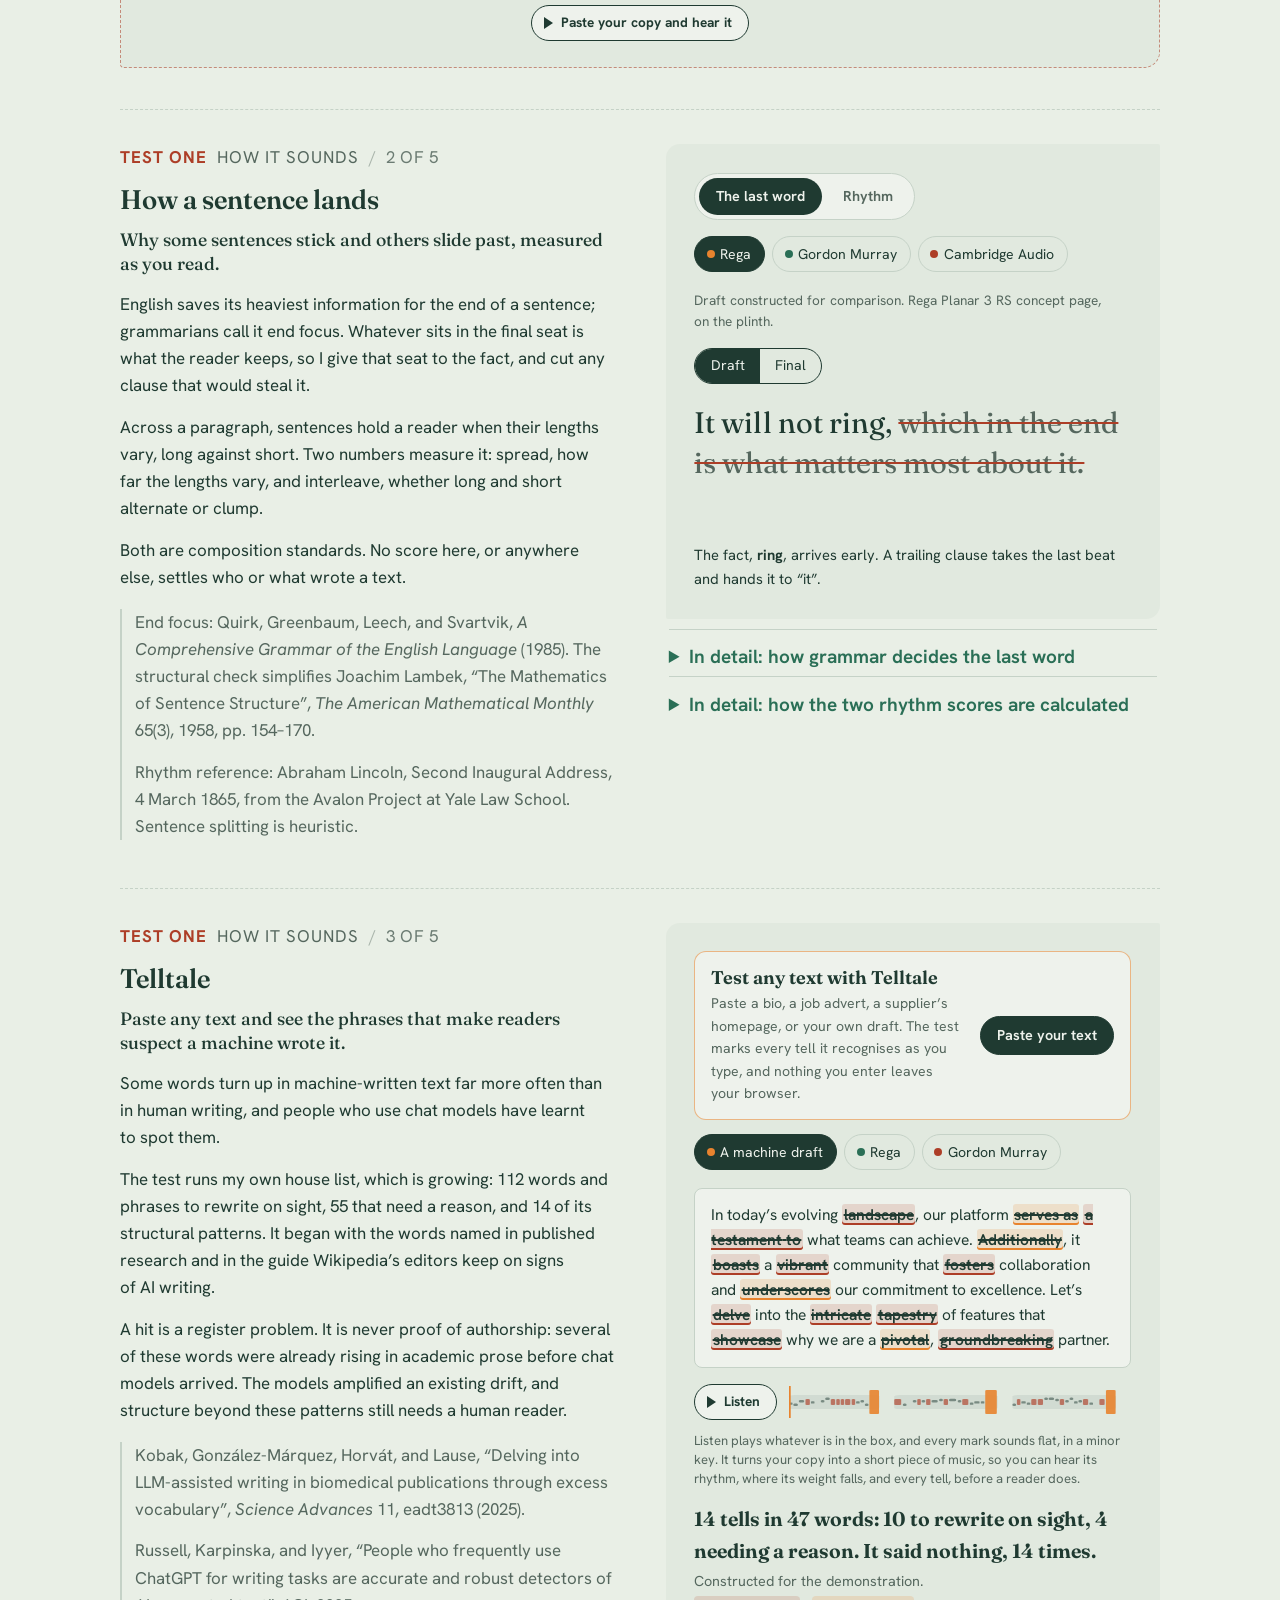
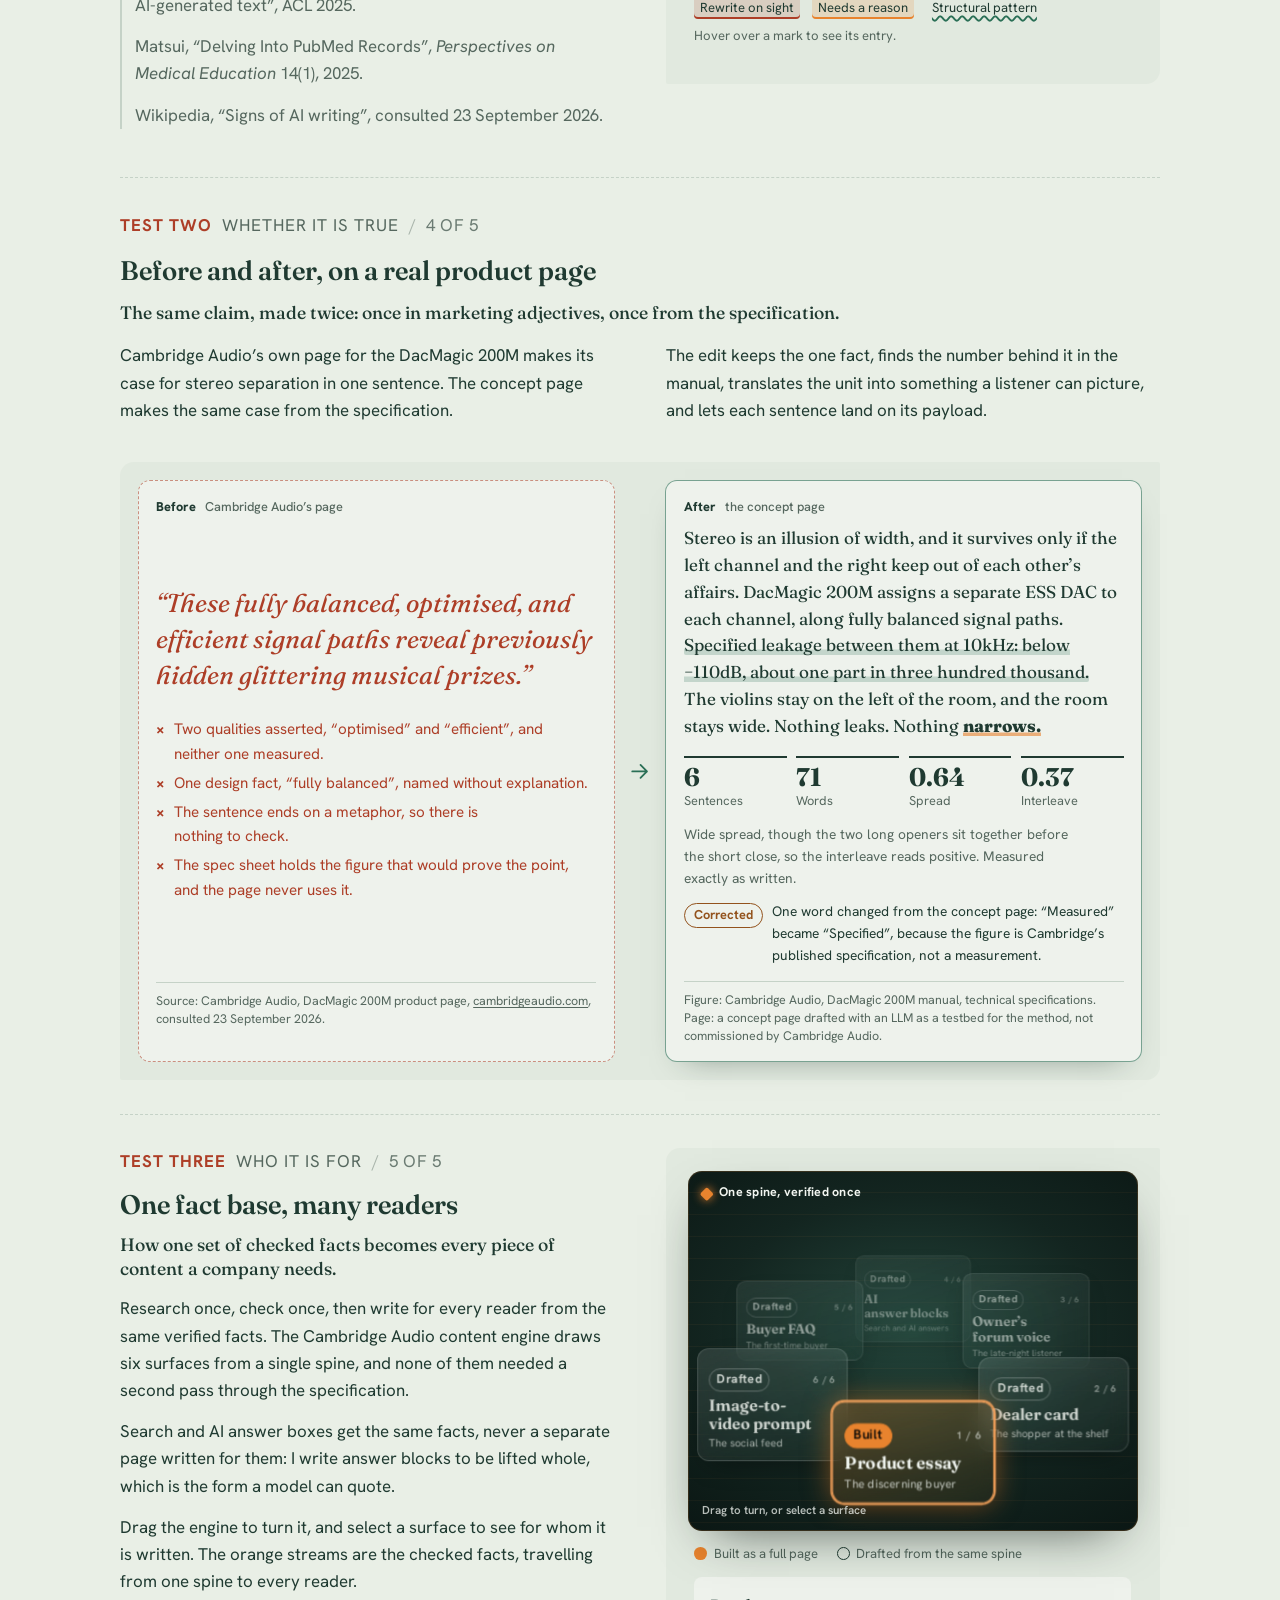
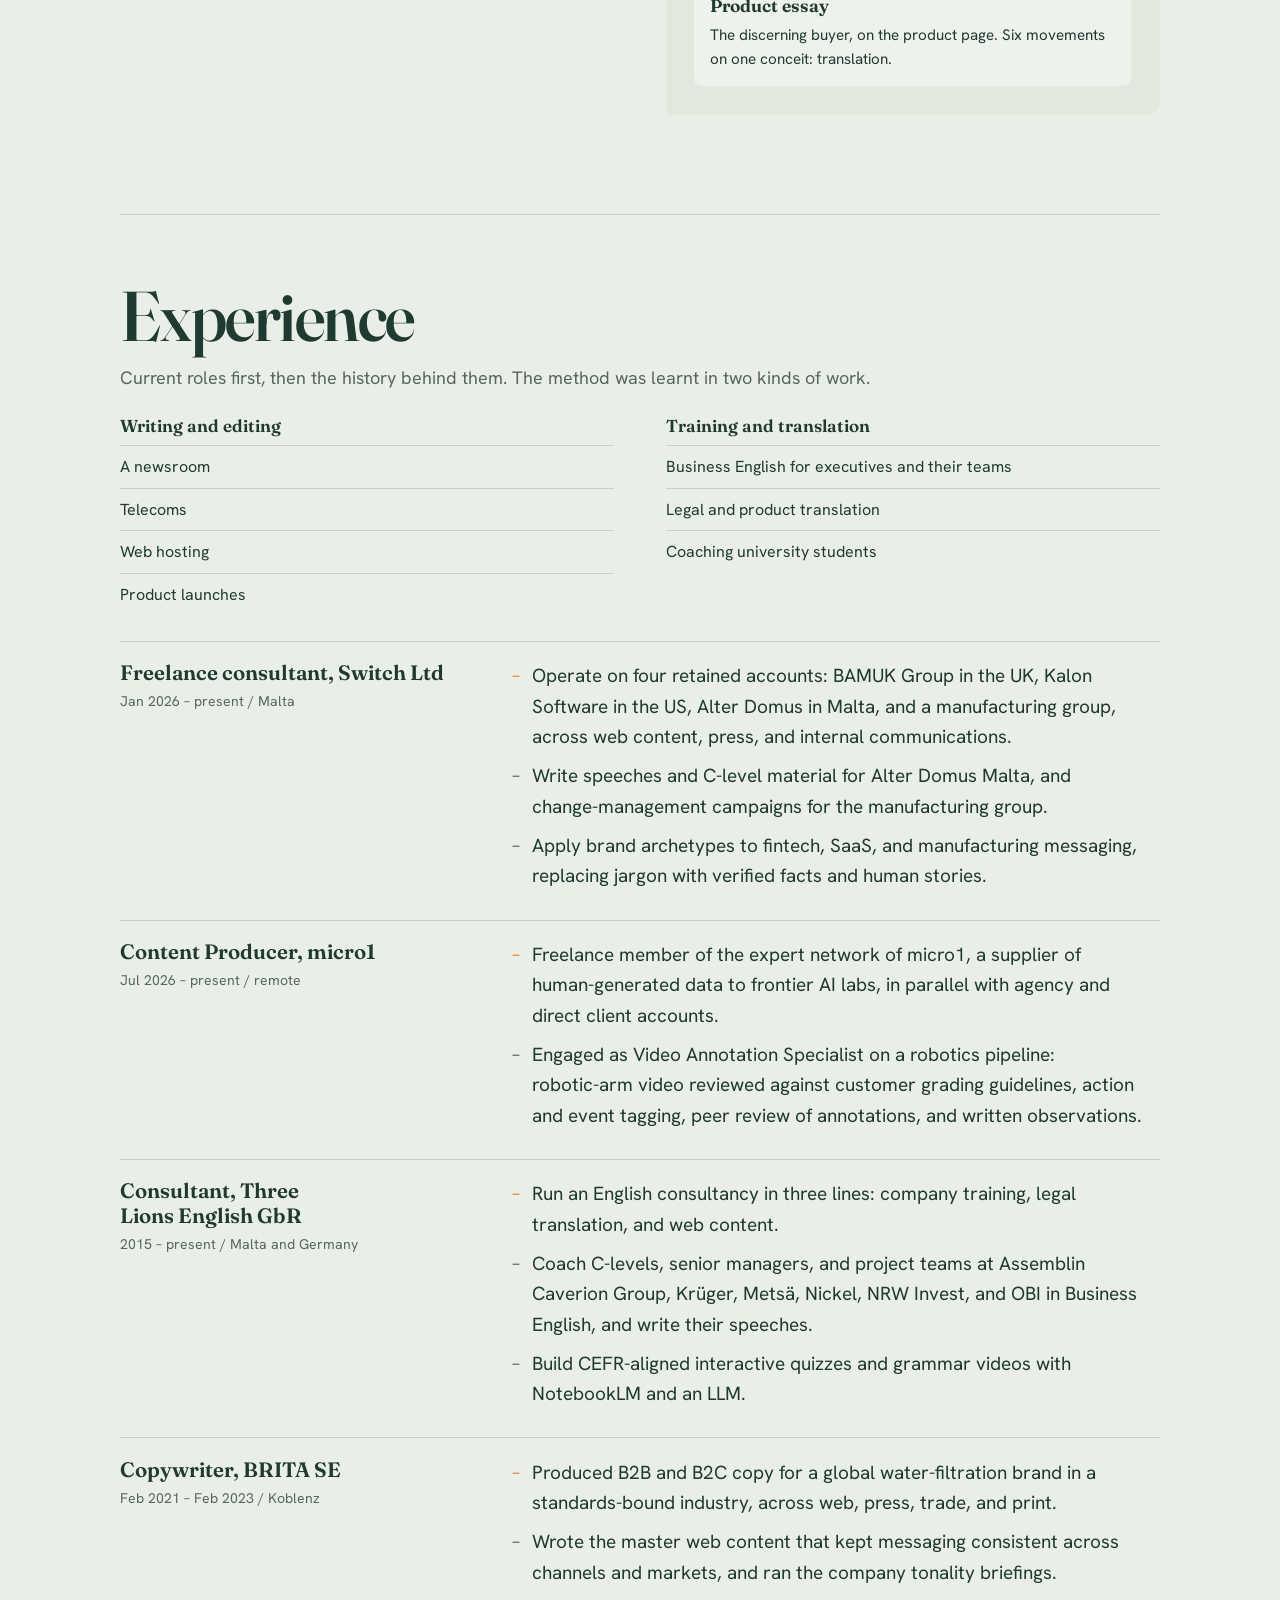
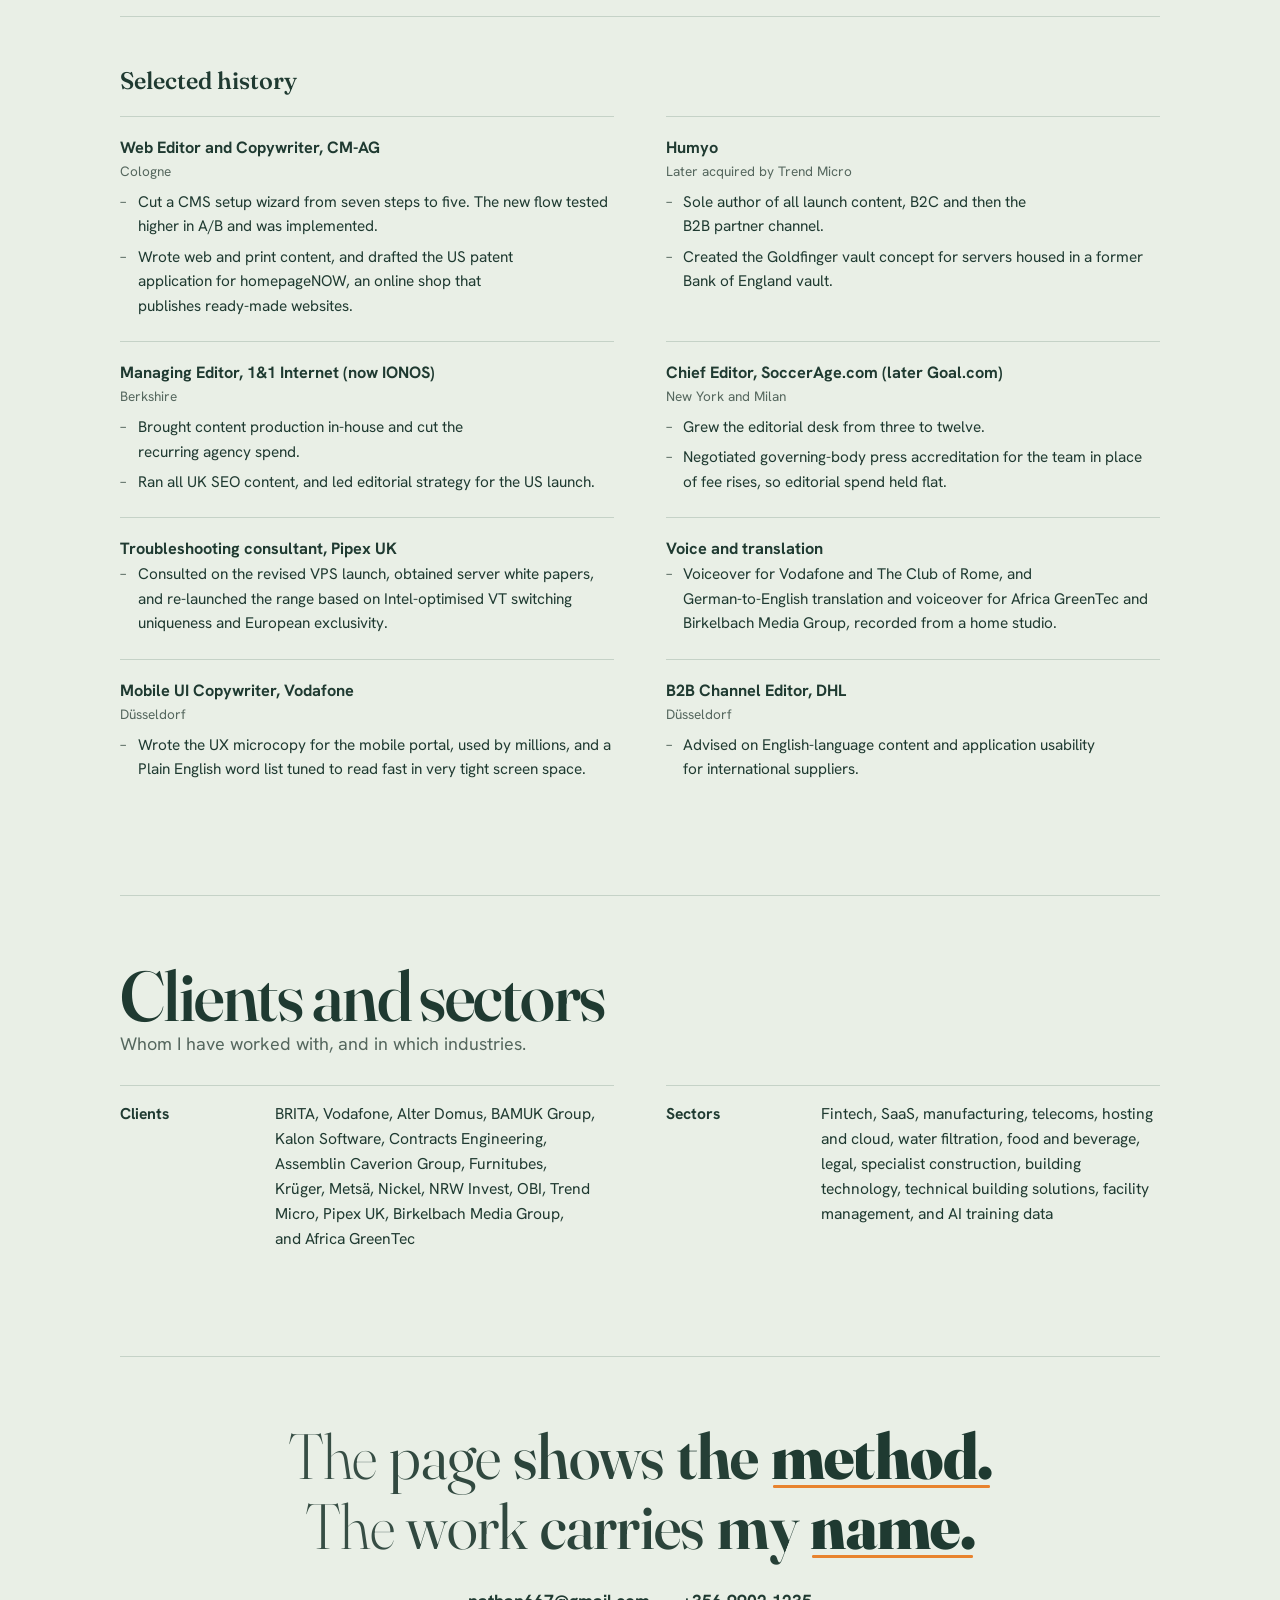
==== commit 570950e4: "Audit pass: peer-review wording, remove repeated phrase in offer intro Co-Authored-By: Claude Sonnet" ====
--- a/index.html
+++ b/index.html
@@ -479,7 +479,7 @@
 </div>
 
 <section id="hired" aria-labelledby="hired-h">
-  <div class="sec-head"><h2 id="hired-h">What I can do for you</h2><p class="one spread">Three lines of work: governing AI-drafted content, writing and editing it myself, and working with AI directly, through tools I have set up myself and training data for frontier labs.</p></div>
+  <div class="sec-head"><h2 id="hired-h">What I can do for you</h2><p class="one spread">Three lines of work: governing AI-drafted content, writing and editing it myself, and working with AI directly, on my own tooling and on training data for frontier labs.</p></div>
   <div class="hired">
     <div><h3>AI editing and governance</h3><ul>
       <li>Audits of existing content libraries, scored for machine-generated tells and search exposure, with the rebuild priced in writing.</li>
@@ -518,7 +518,7 @@
     <div class="rests-grid">
       <div><h4>Standards-bound writing</h4><p>At BRITA I wrote the master content for a water-filtration range in a standards-bound industry. That taught me which claims a specification can carry, and which it cannot.</p></div>
       <div><h4>Reading technical documents</h4><p>At Pipex I obtained server white papers to find what set a product apart. At CM-AG I drafted a patent application, where every word in a claim bears weight.</p></div>
-      <div><h4>Grading against a rubric</h4><p>At micro1 I review robotic-arm video against customer grading guidelines, and the annotations go through peer review.</p></div>
+      <div><h4>Grading against a rubric</h4><p>At micro1 I review robotic-arm video against customer grading guidelines. My annotations are peer reviewed, and I review my peers’ in turn.</p></div>
     </div>
   </div>
   <div class="ledger">
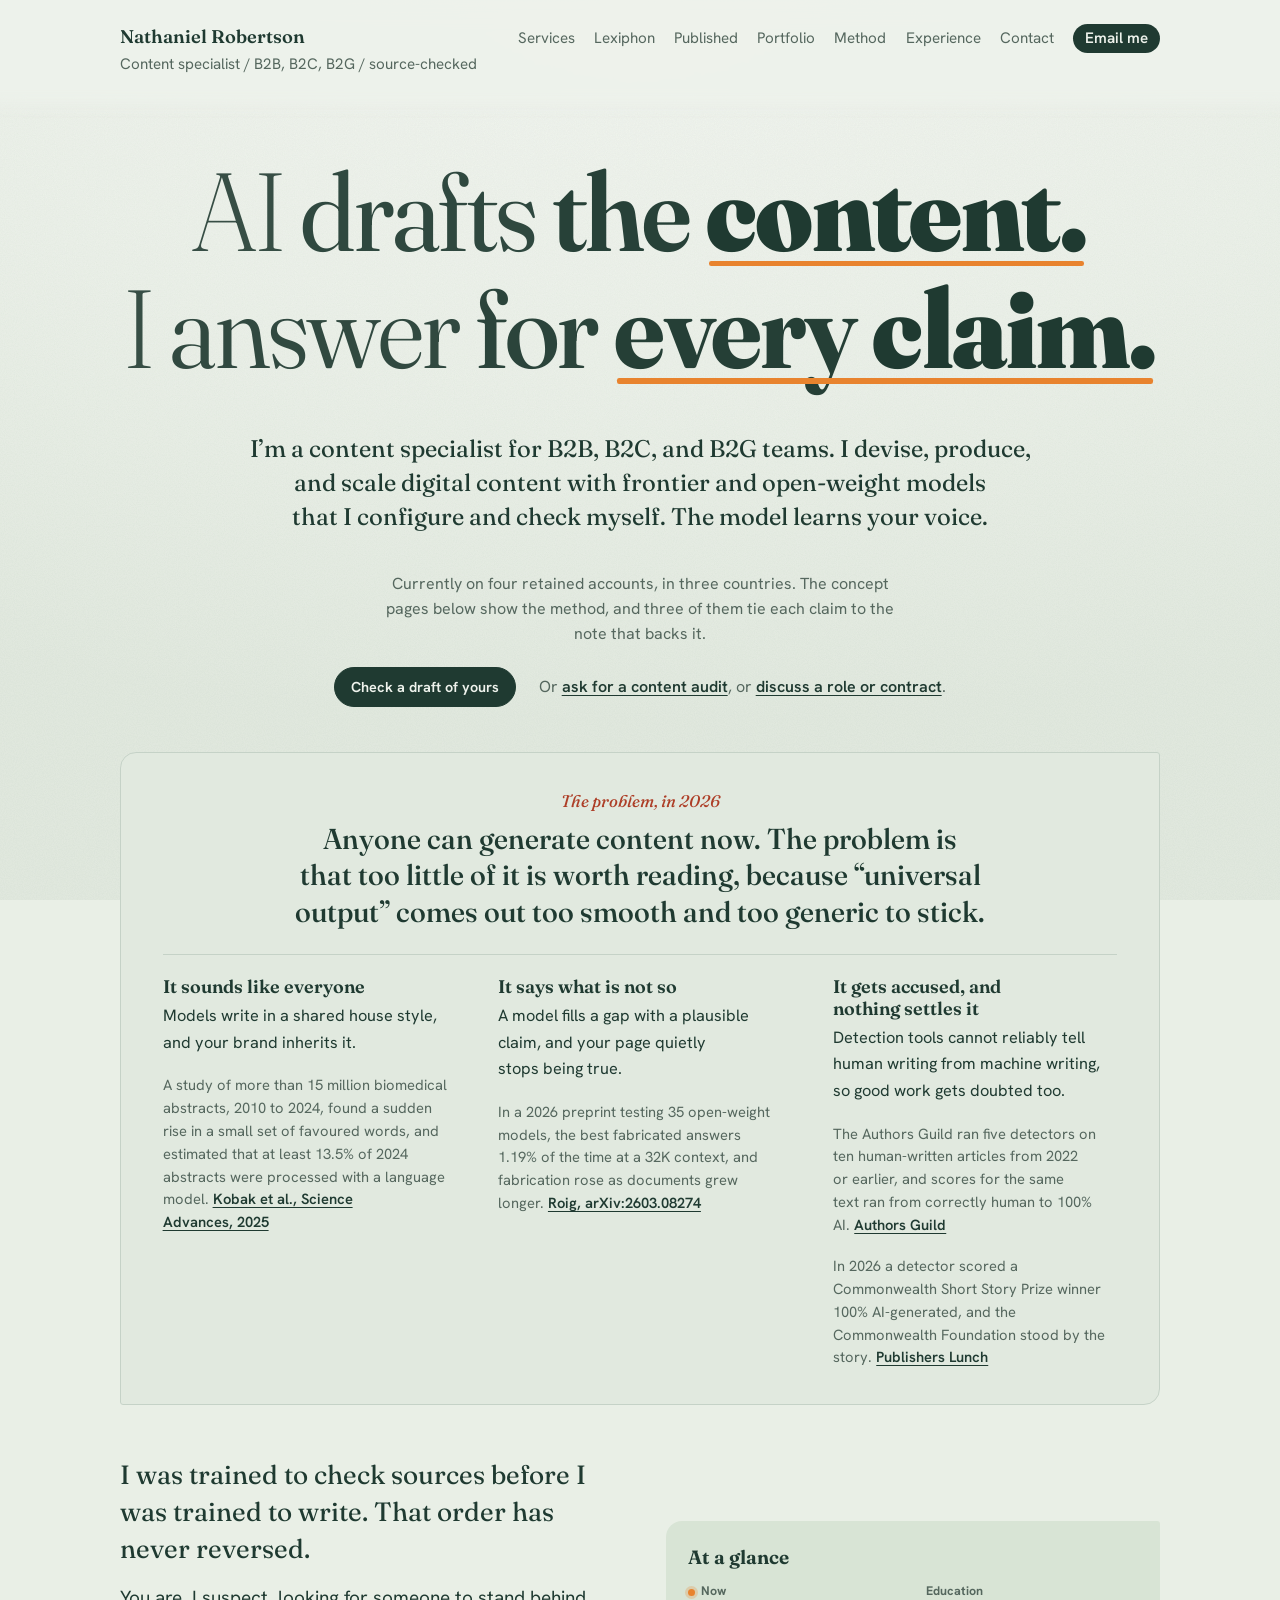
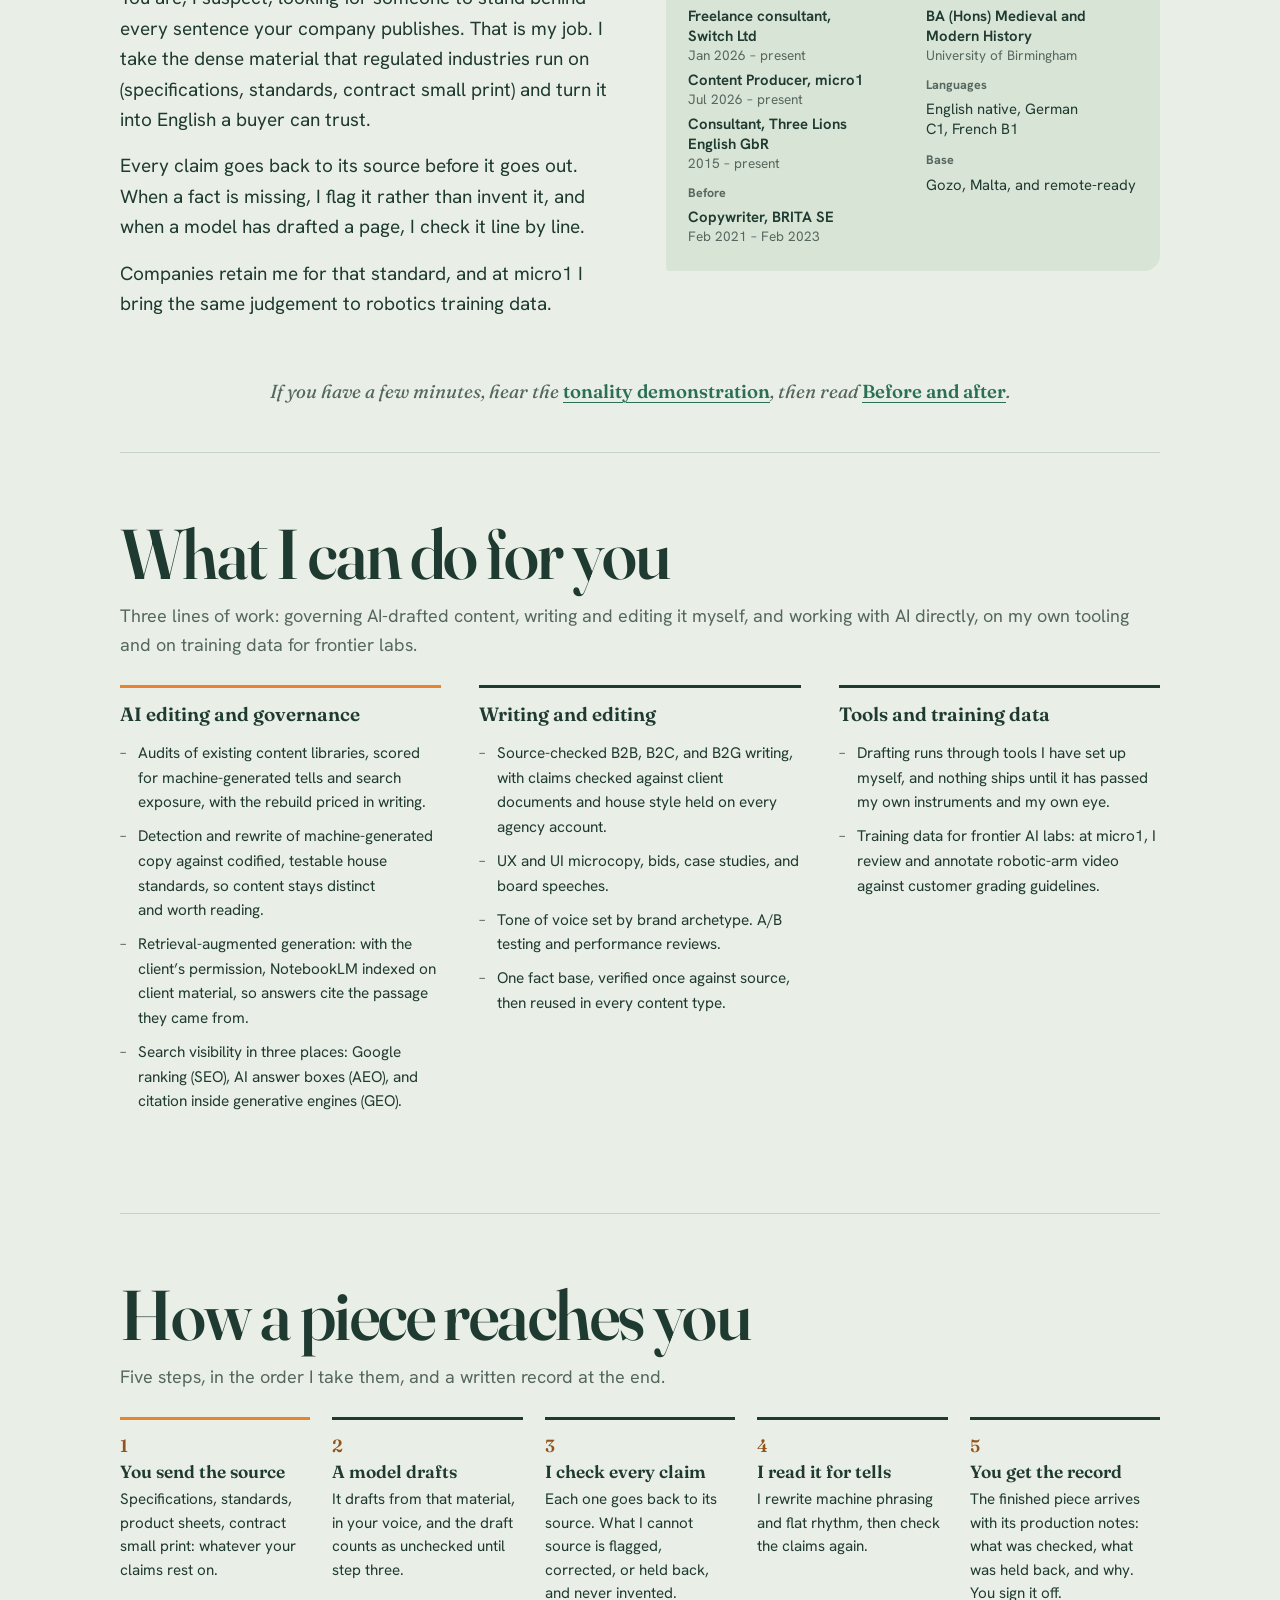
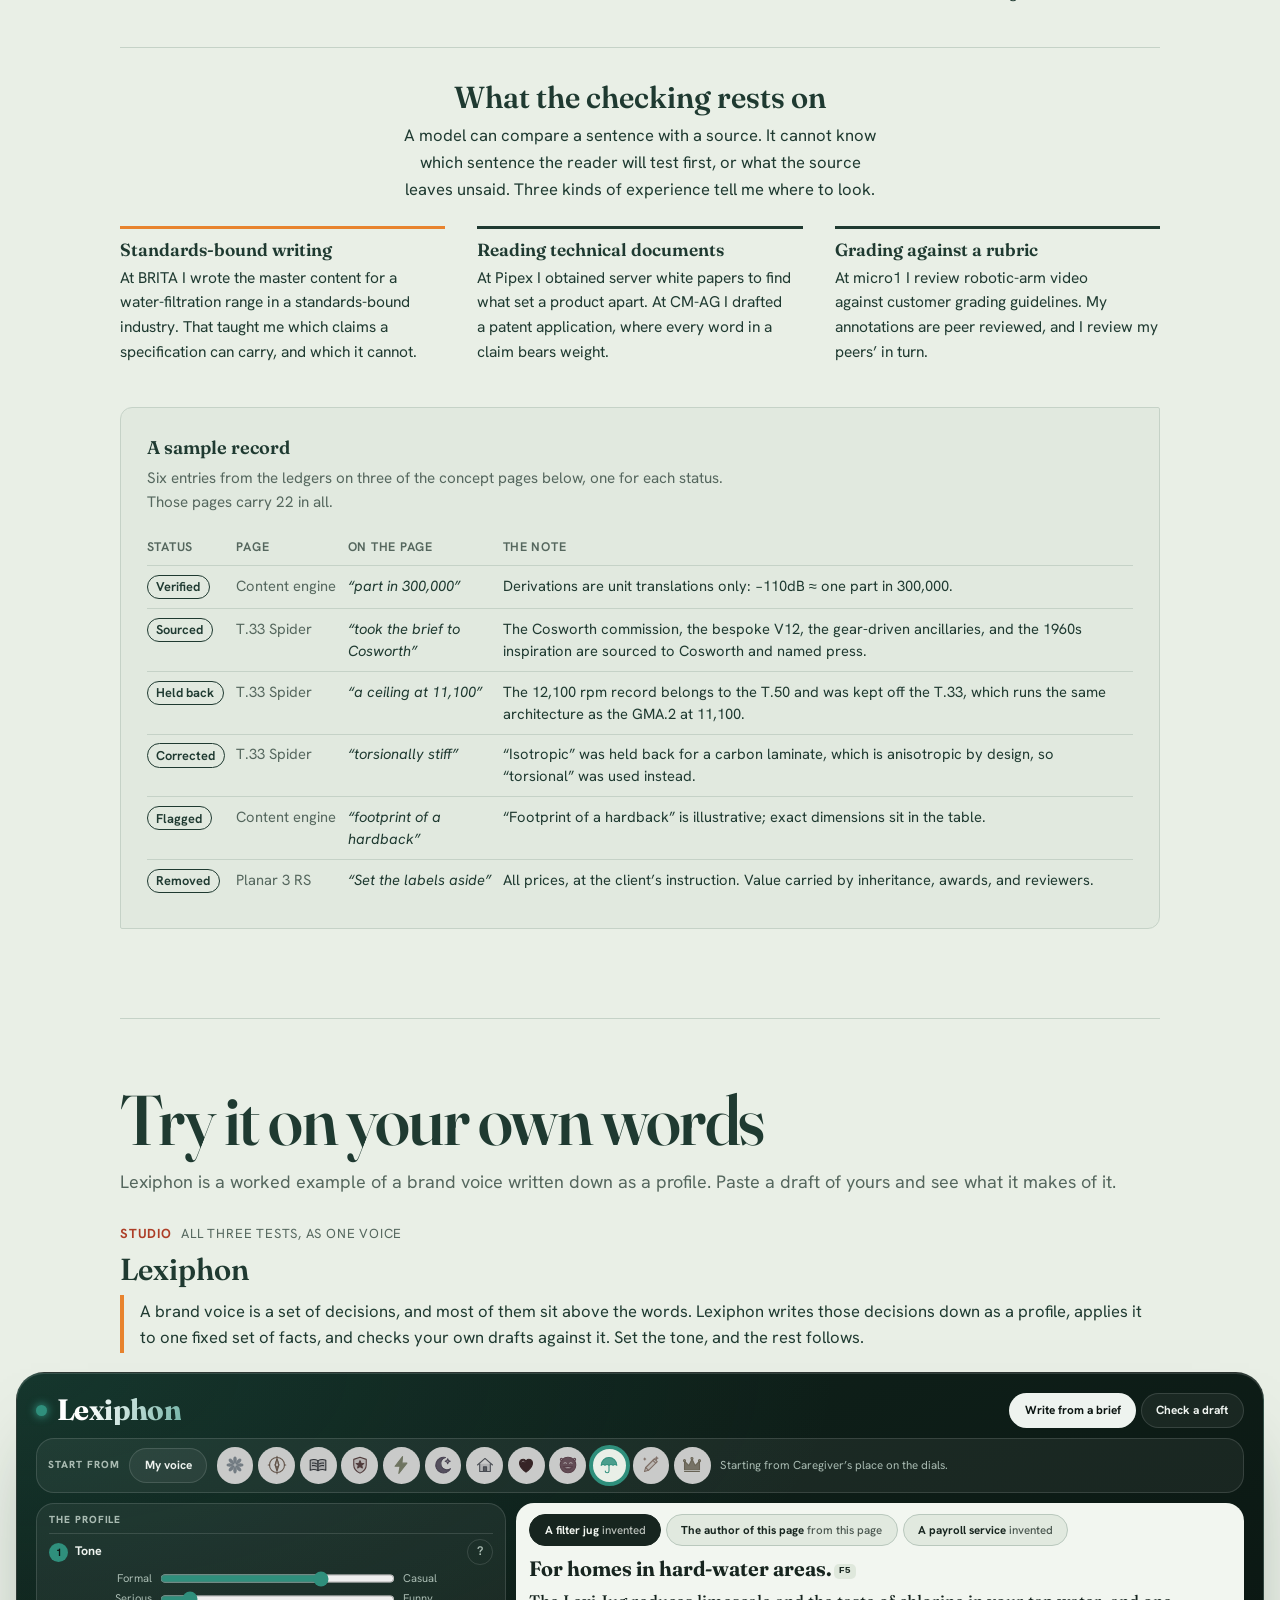
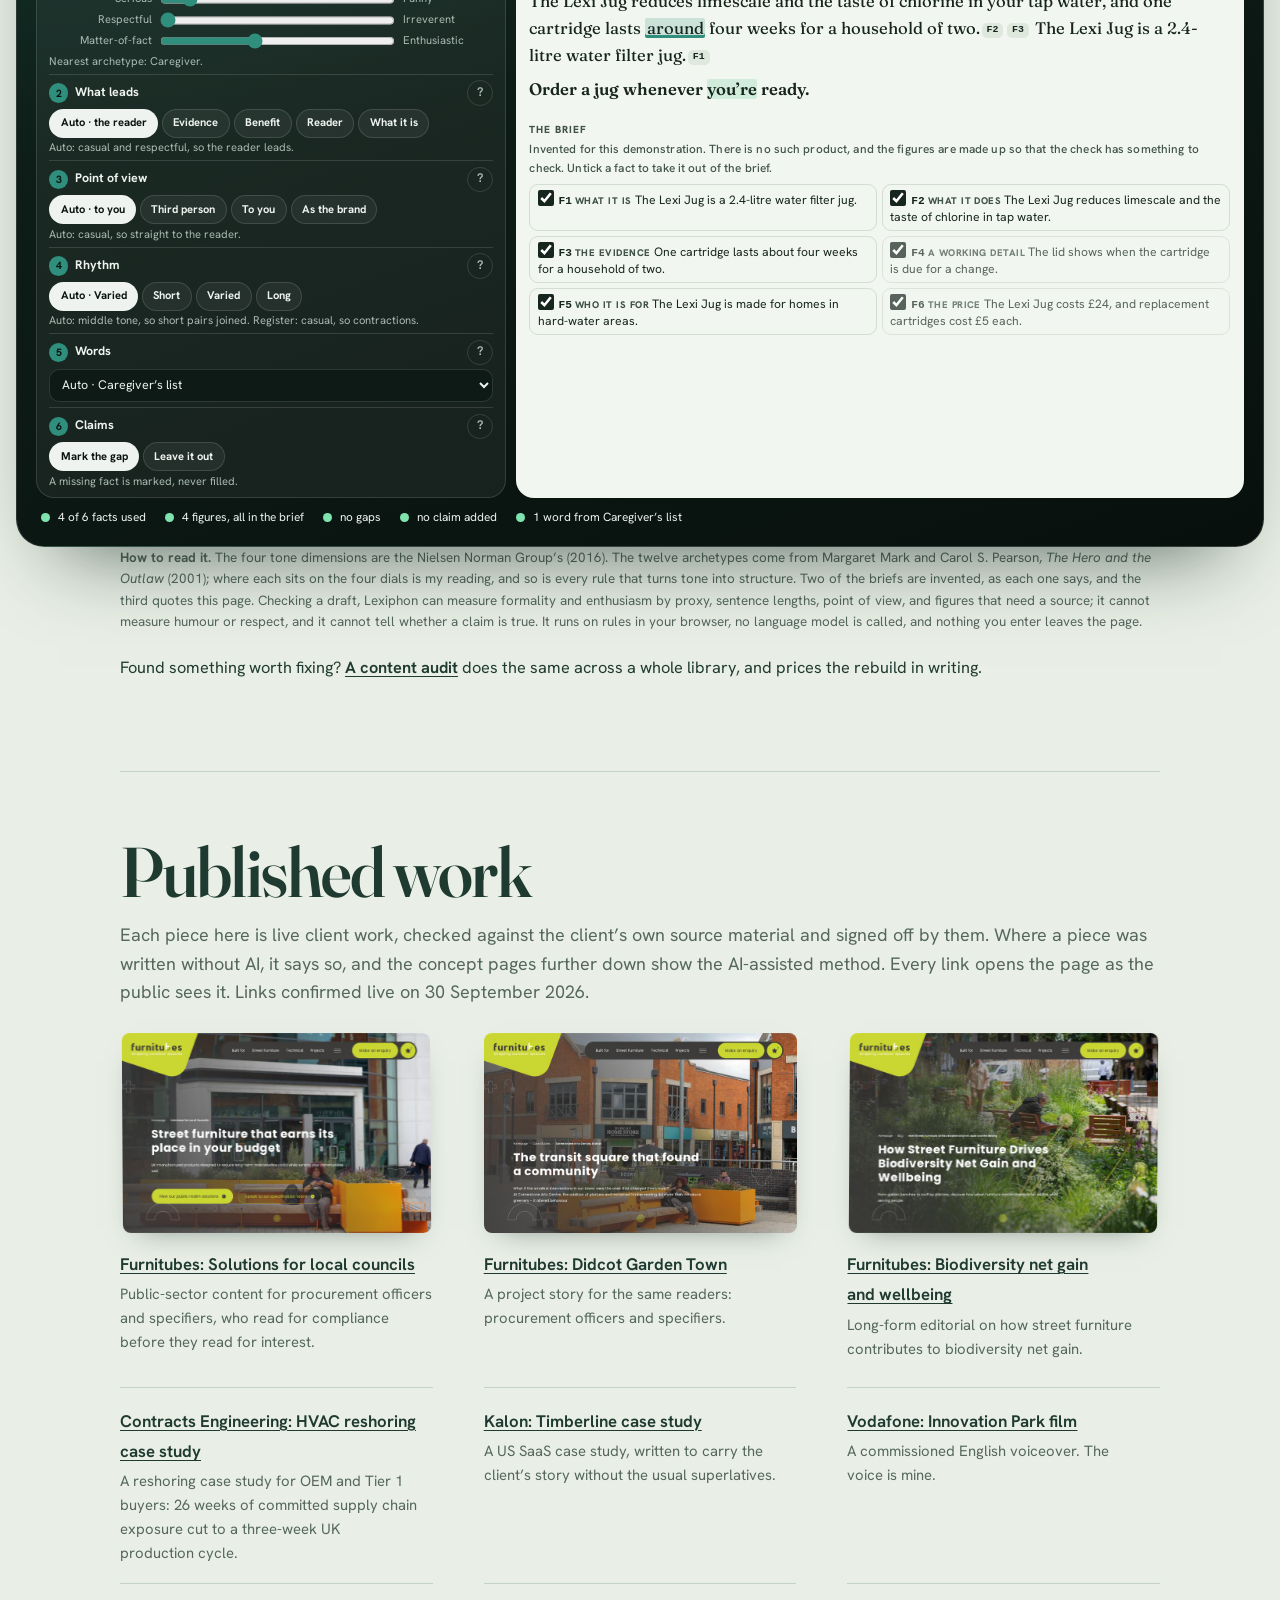
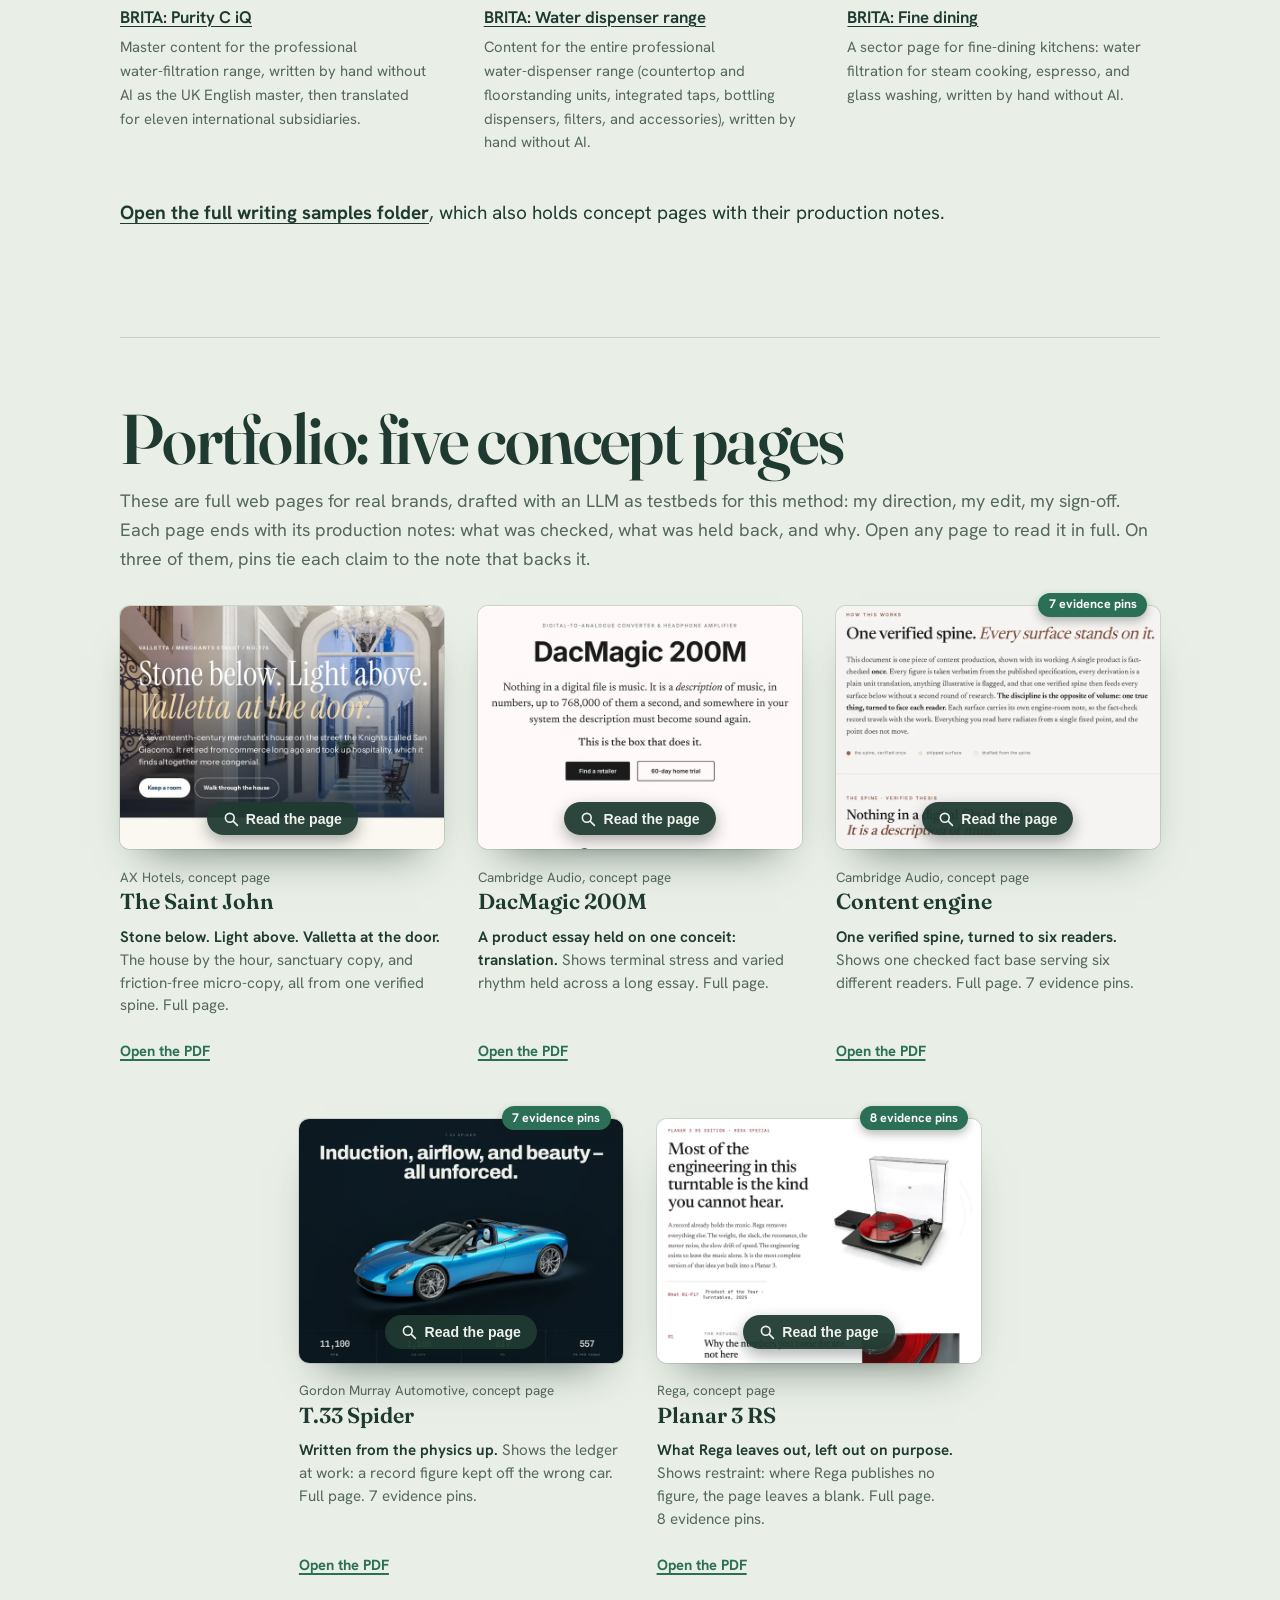
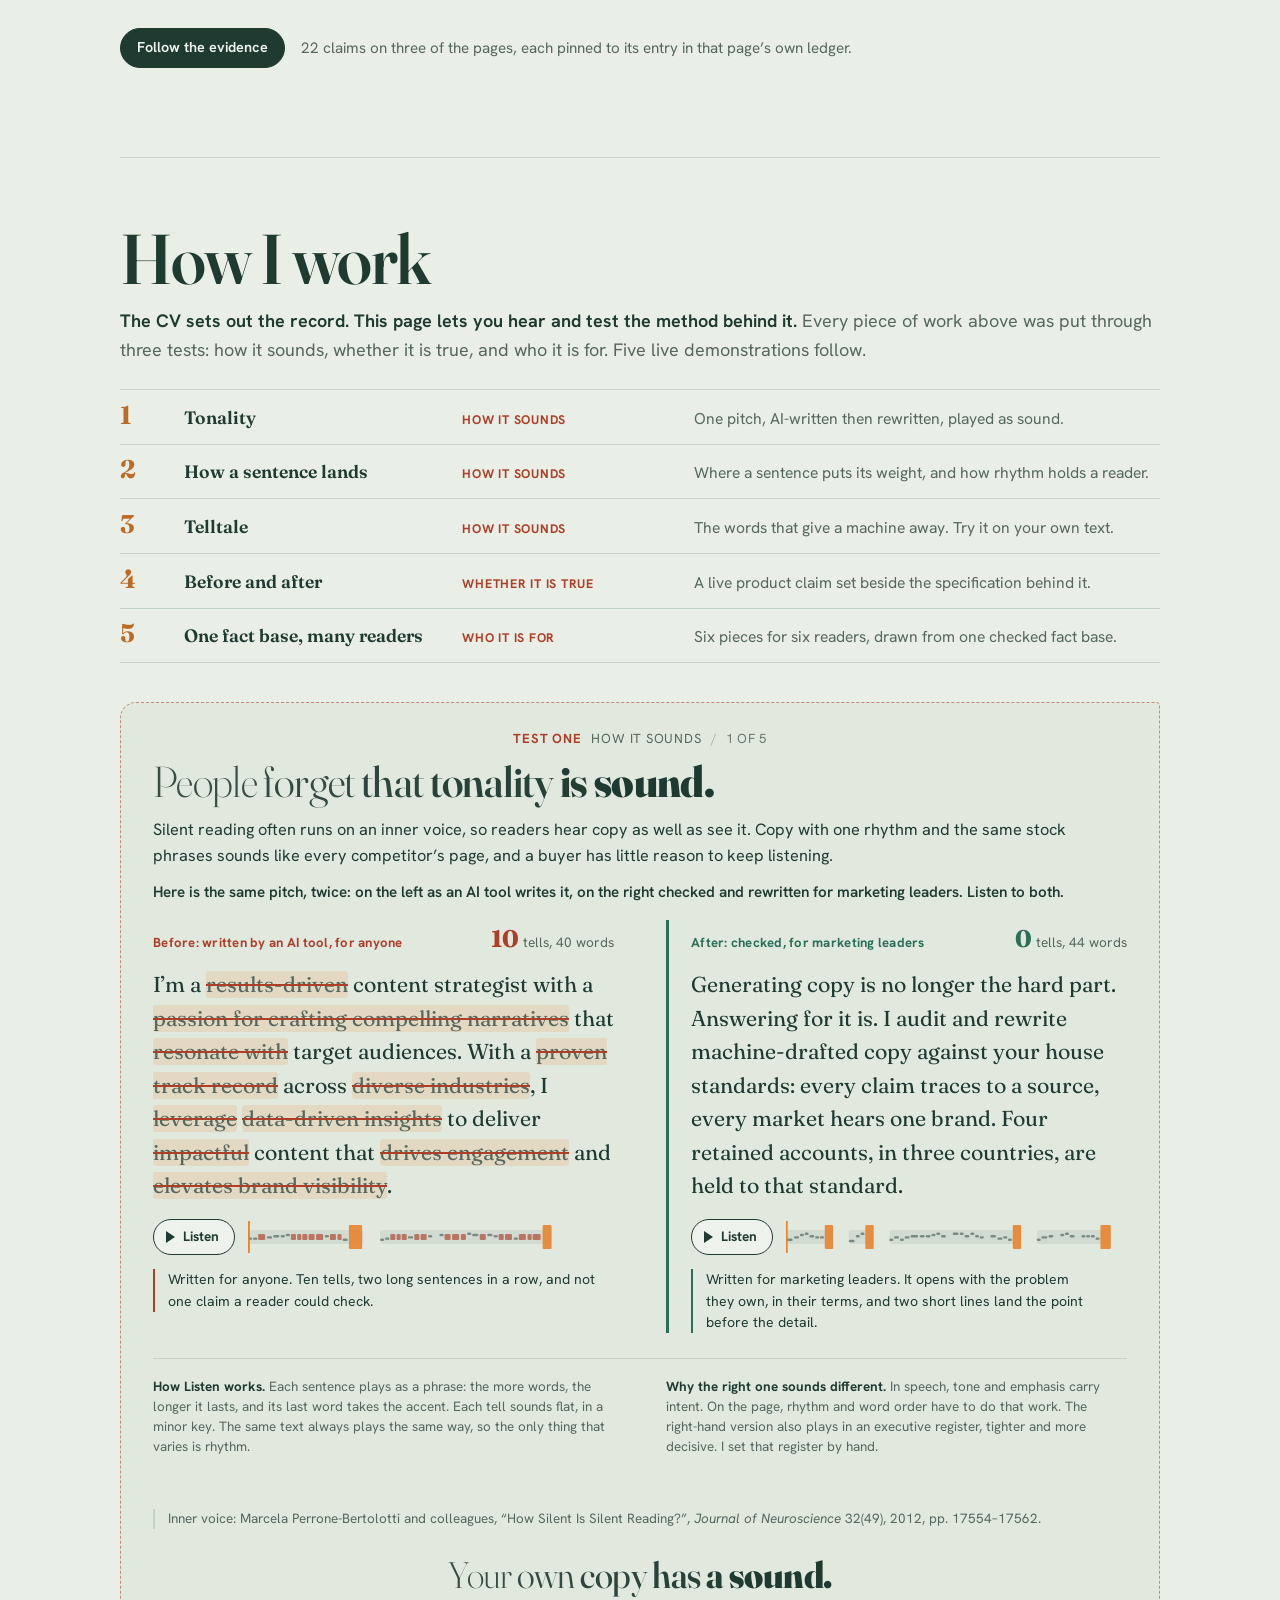
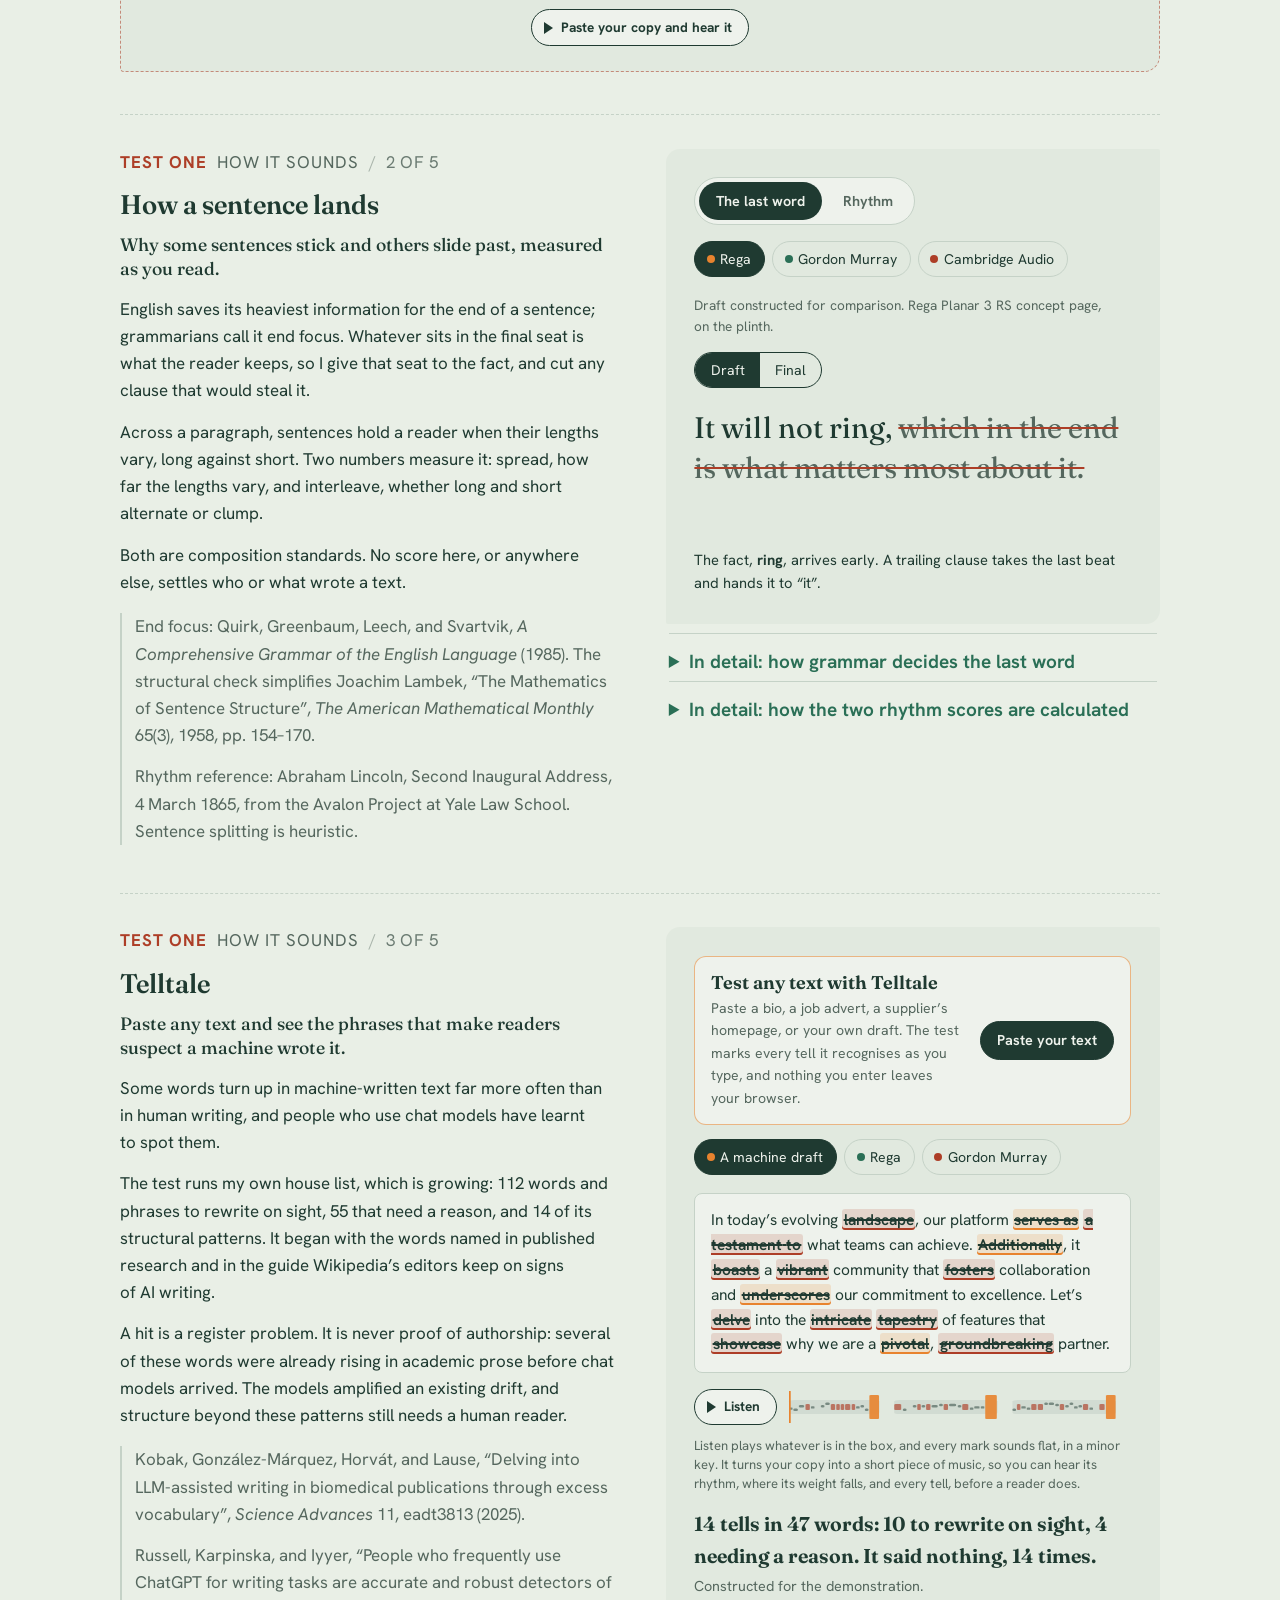
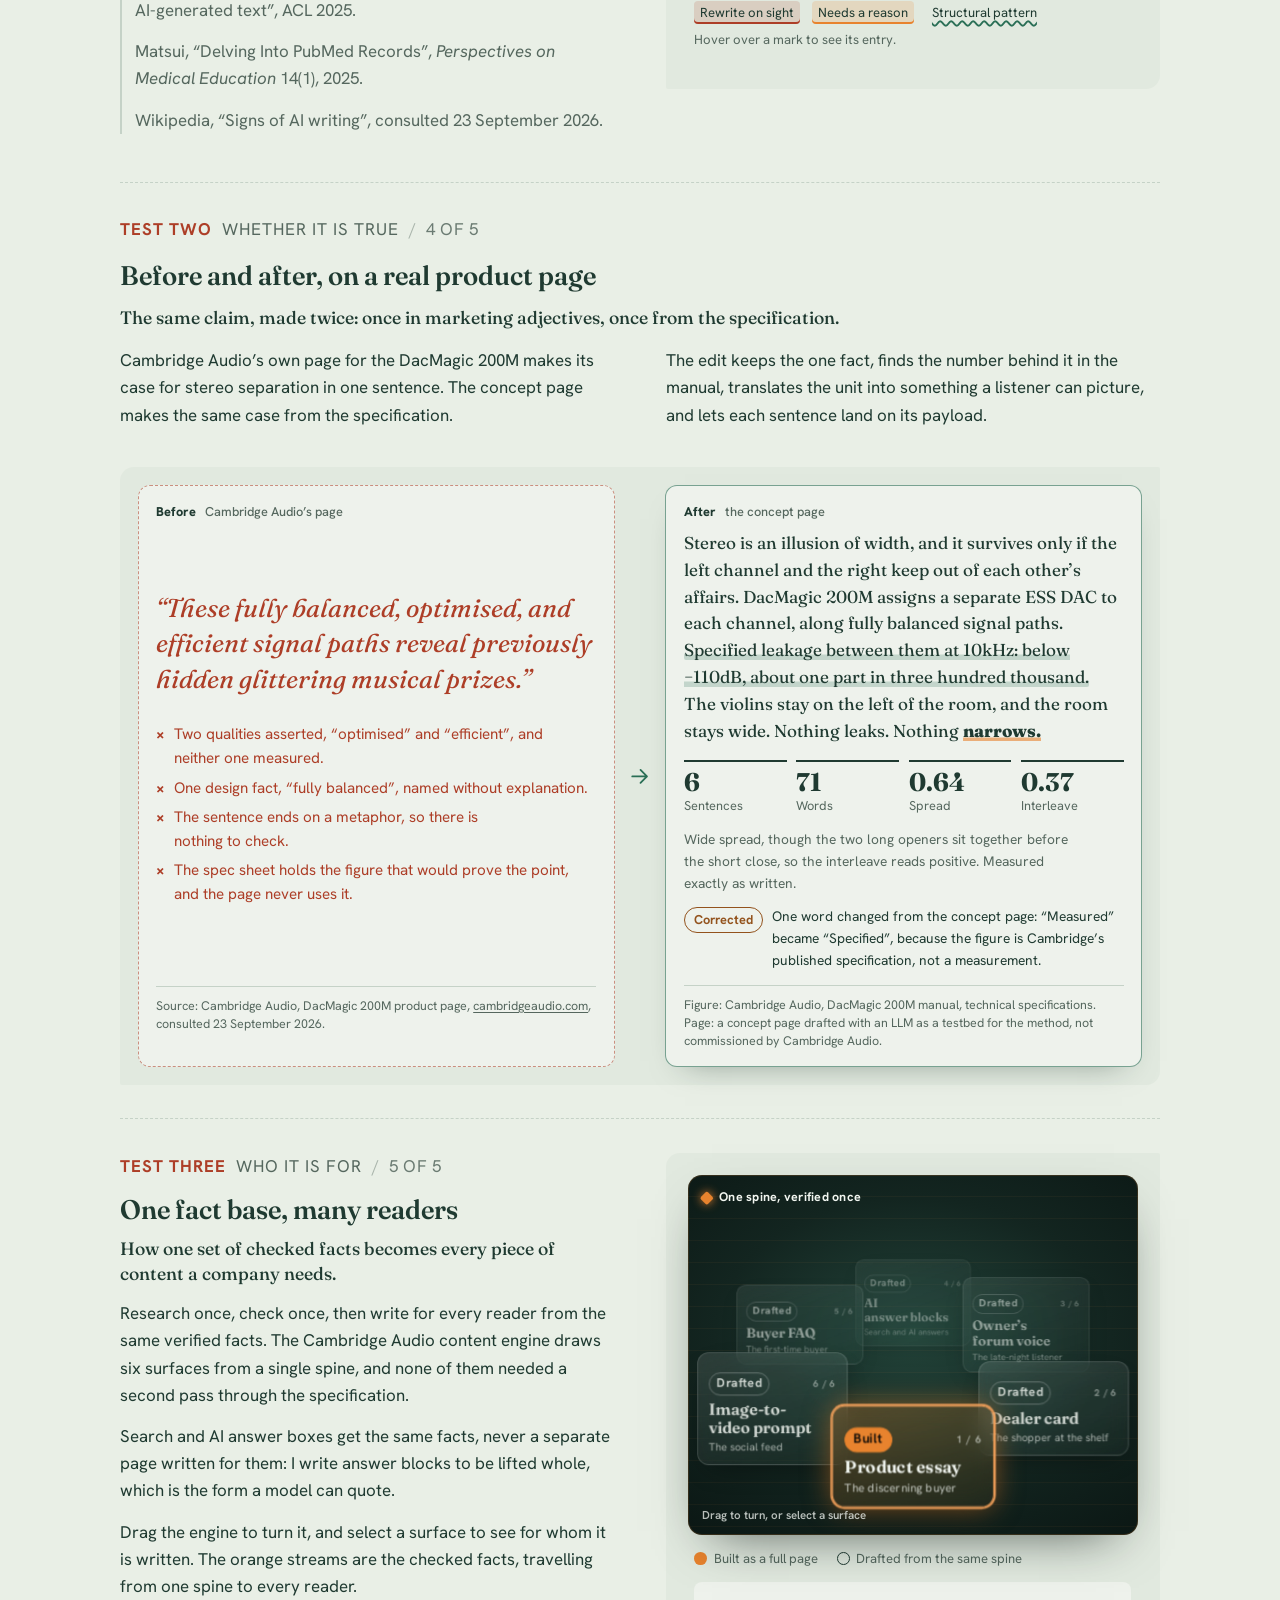
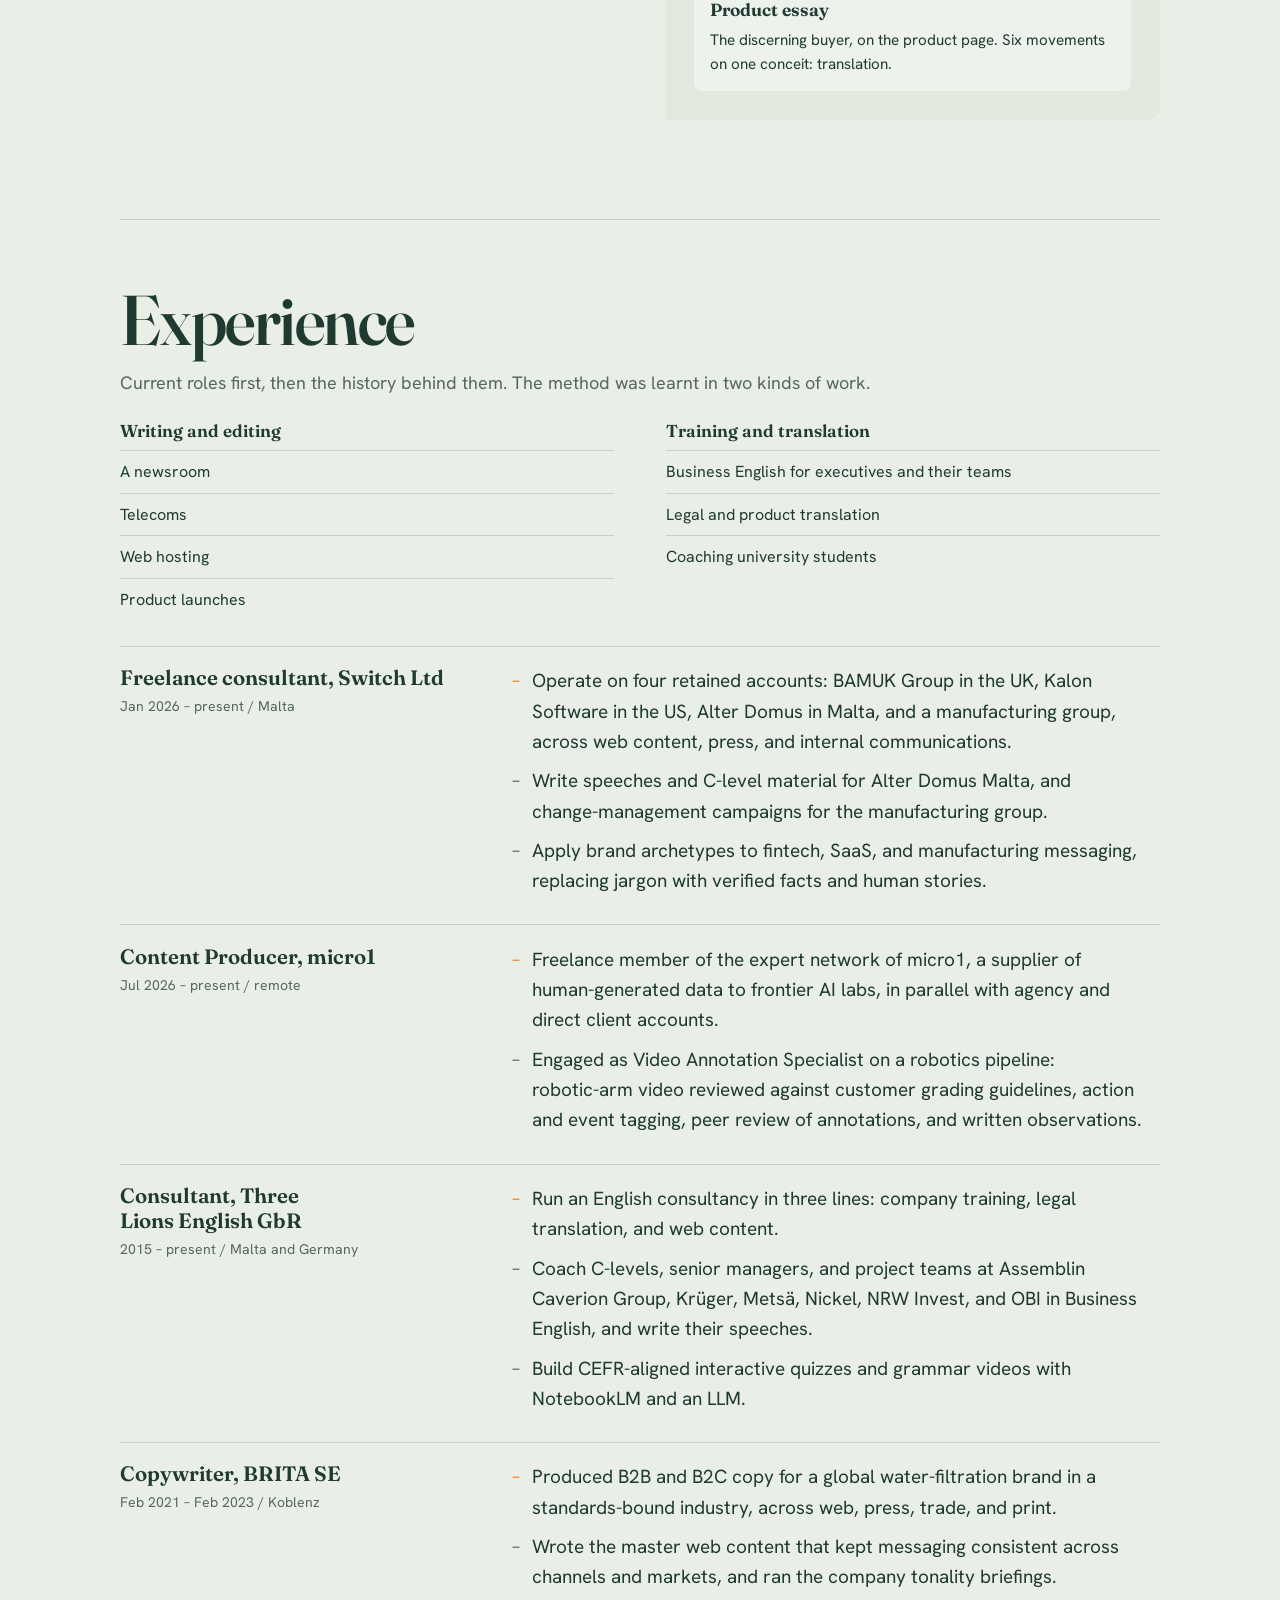
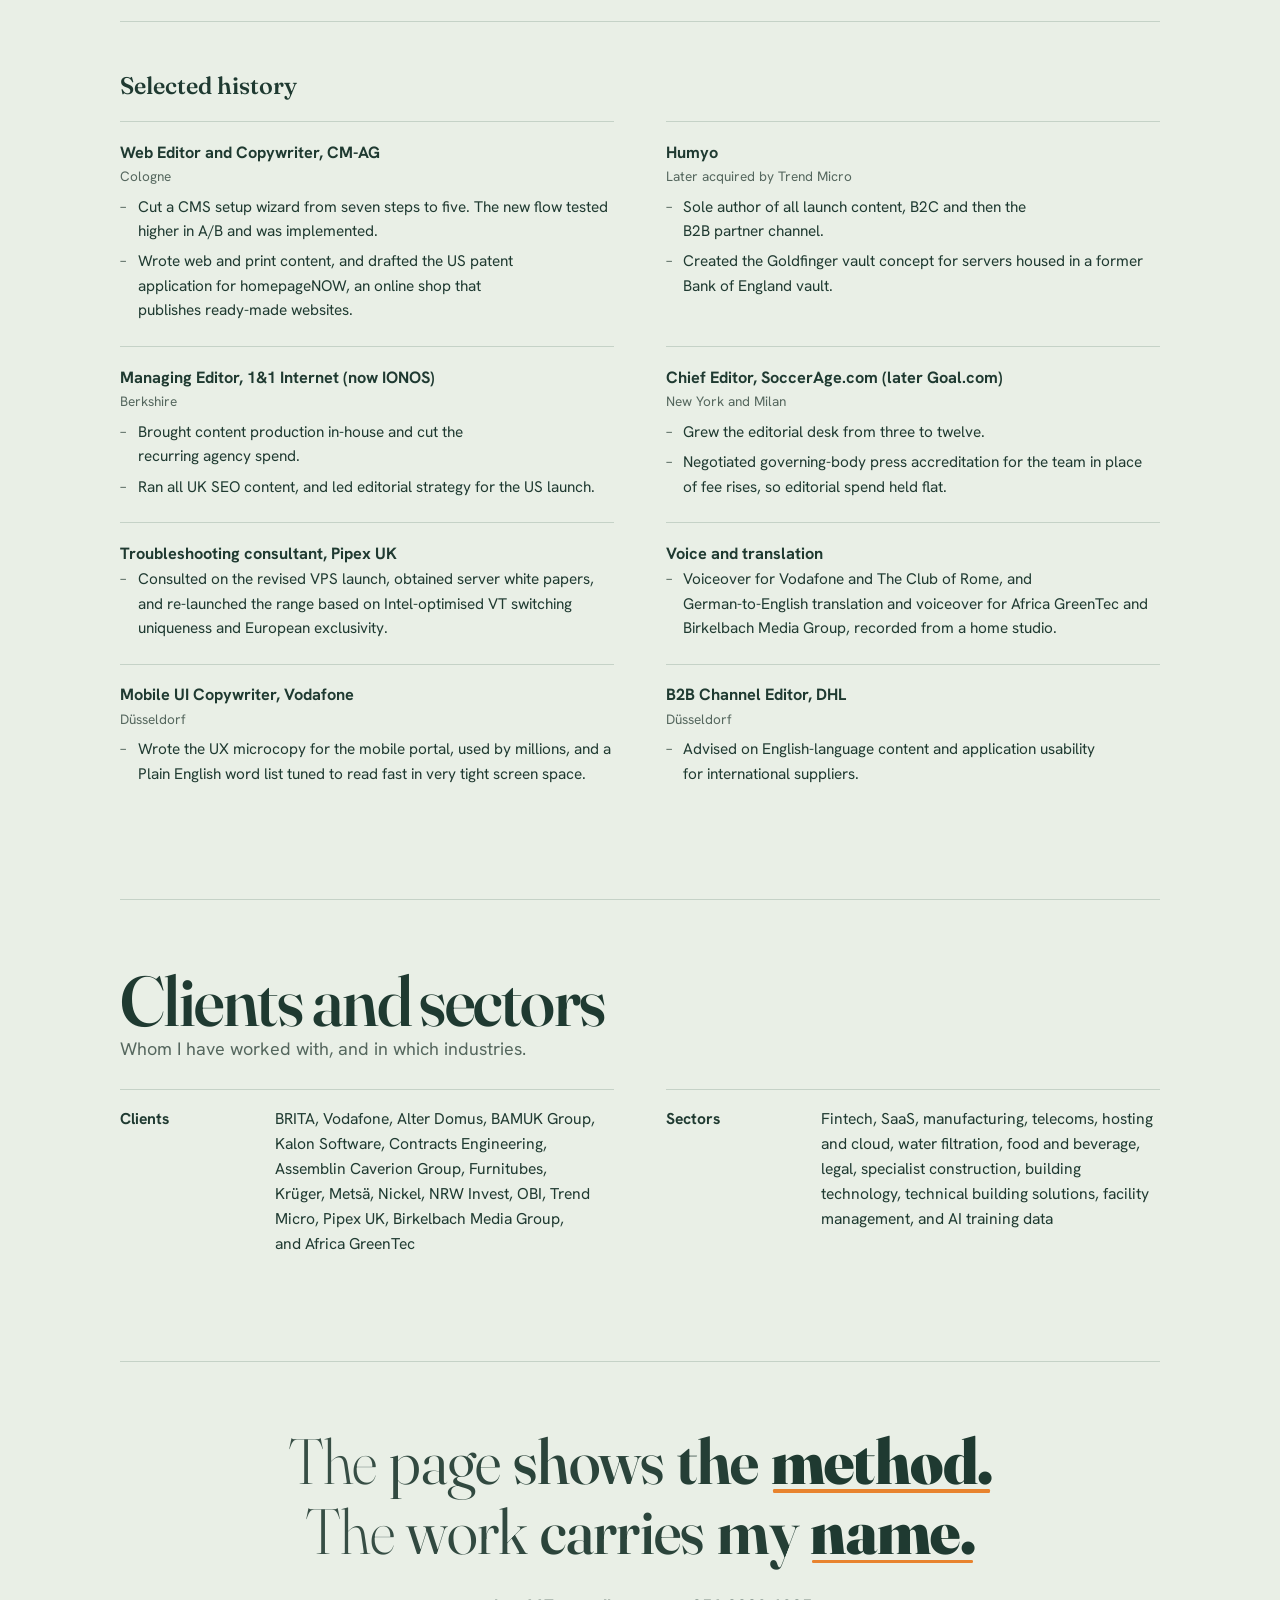
==== commit 3f079dfa: "Centre the heading and lede of 'What the checking rests on' to balance the section Co-Authored-By: C" ====
--- a/index.html
+++ b/index.html
@@ -405,7 +405,7 @@
 <meta name="mobile-web-app-capable" content="yes">
 <meta name="apple-mobile-web-app-title" content="Lexiphon">
 <meta name="referrer" content="strict-origin-when-cross-origin">
-<link rel="stylesheet" href="css/site.css?v=f55c2475">
+<link rel="stylesheet" href="css/site.css?v=1b96b8ee">
 <link rel="stylesheet" href="css/studio.css?v=570e4f25" media="print" onload="this.media='all';window.dispatchEvent(new Event('resize'))">
 <noscript><link rel="stylesheet" href="css/studio.css?v=570e4f25"></noscript>
 </head>
--- a/css/site.css
+++ b/css/site.css
@@ -788,8 +788,8 @@
 }
 /* what the checking rests on */
 .rests{margin-top:clamp(1.8rem,3.4vw,2.6rem);border-top:1px solid var(--rule);padding-top:clamp(1.4rem,2.8vw,2rem)}
-.rests h3{margin:0 0 .5rem;font-family:var(--display);font-variation-settings:"opsz" 60,"wght" 600;font-size:clamp(1.45rem,2.6vw,1.9rem);line-height:1.12}
-.rests-lede{max-width:62ch;margin:0 0 1.2rem;font-size:1.04rem;line-height:1.6;text-wrap:pretty}
+.rests h3{text-align:center;margin:0 0 .5rem;font-family:var(--display);font-variation-settings:"opsz" 60,"wght" 600;font-size:clamp(1.45rem,2.6vw,1.9rem);line-height:1.12}
+.rests-lede{max-width:62ch;margin:0 auto 1.5rem;text-align:center;font-size:1.04rem;line-height:1.6;text-wrap:balance}
 .rests-grid{display:grid;grid-template-columns:repeat(3,minmax(0,1fr));gap:1.2rem 2rem}
 .rests-grid h4{margin:0 0 .35rem;padding-top:.6rem;border-top:3px solid var(--ink);font-family:var(--display);font-variation-settings:"opsz" 36,"wght" 620;font-size:1.1rem;line-height:1.2}
 .rests-grid div:first-child h4{border-top-color:var(--amber)}
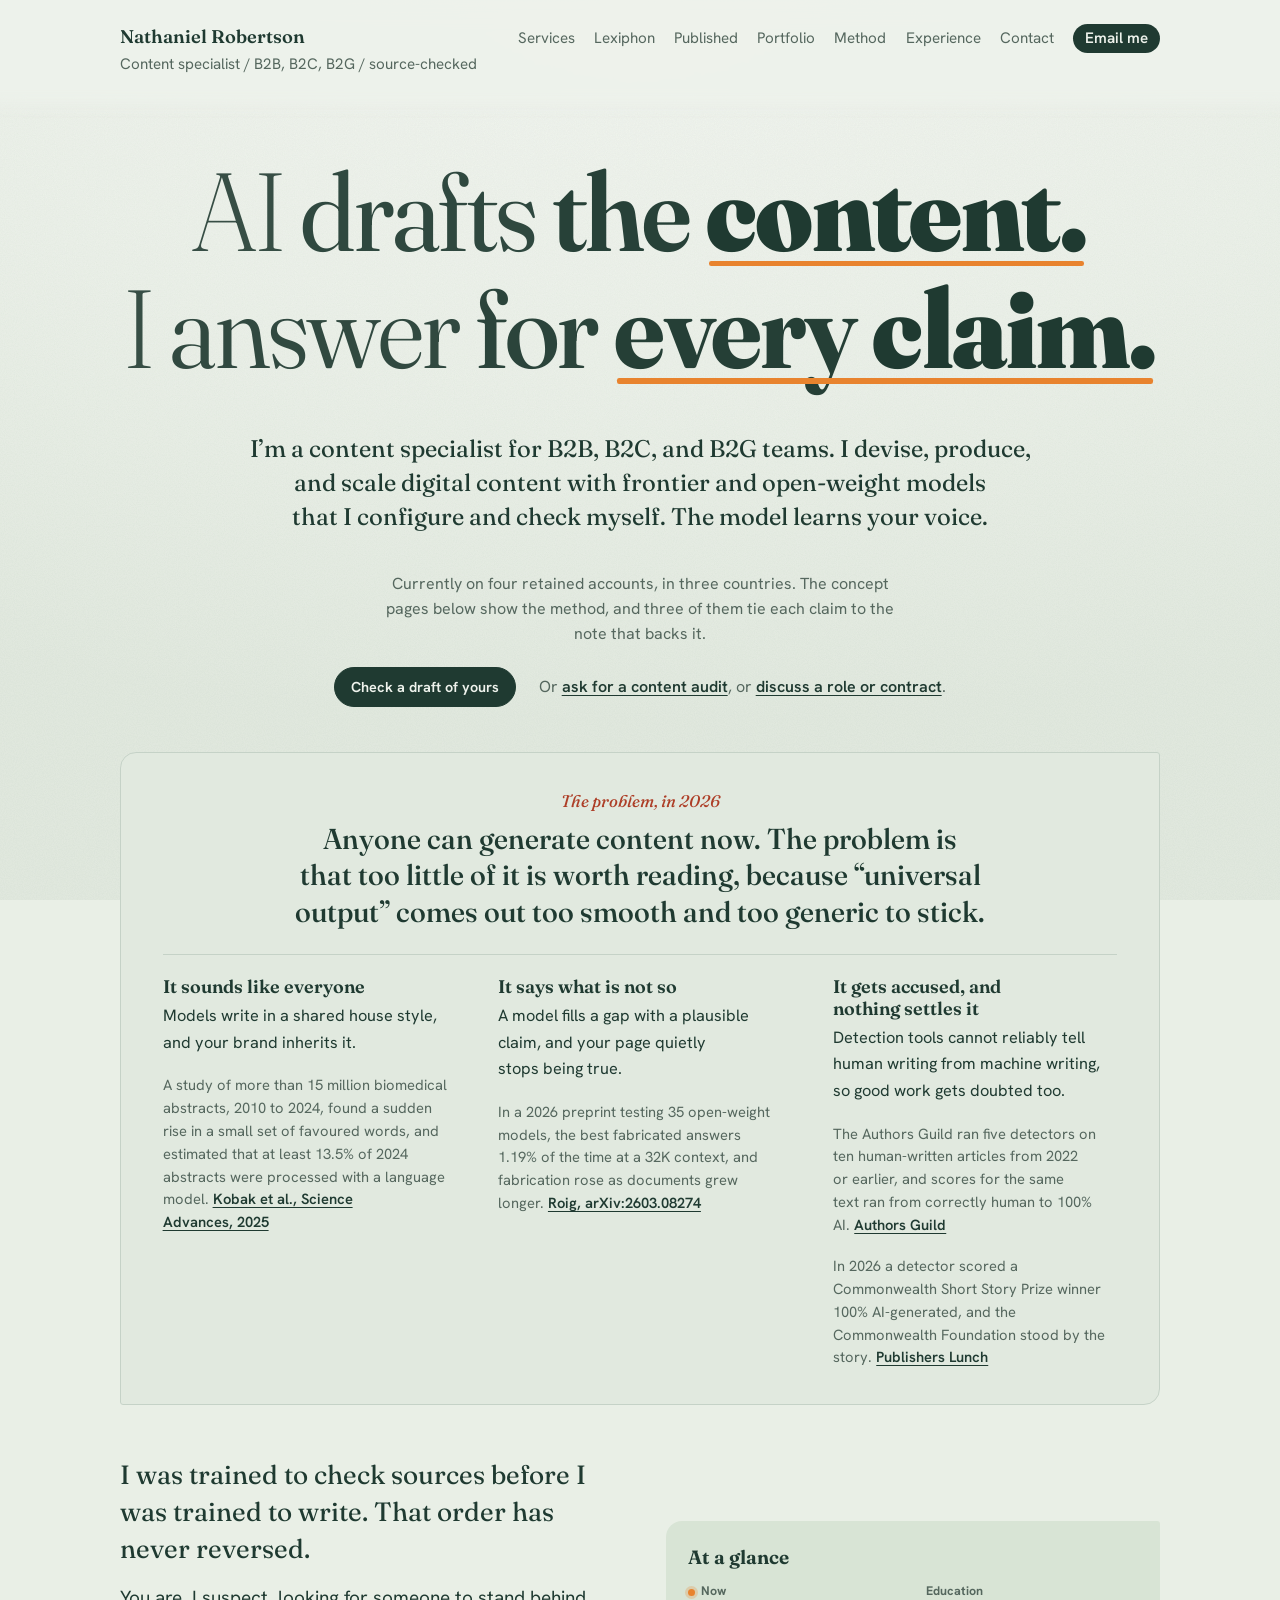
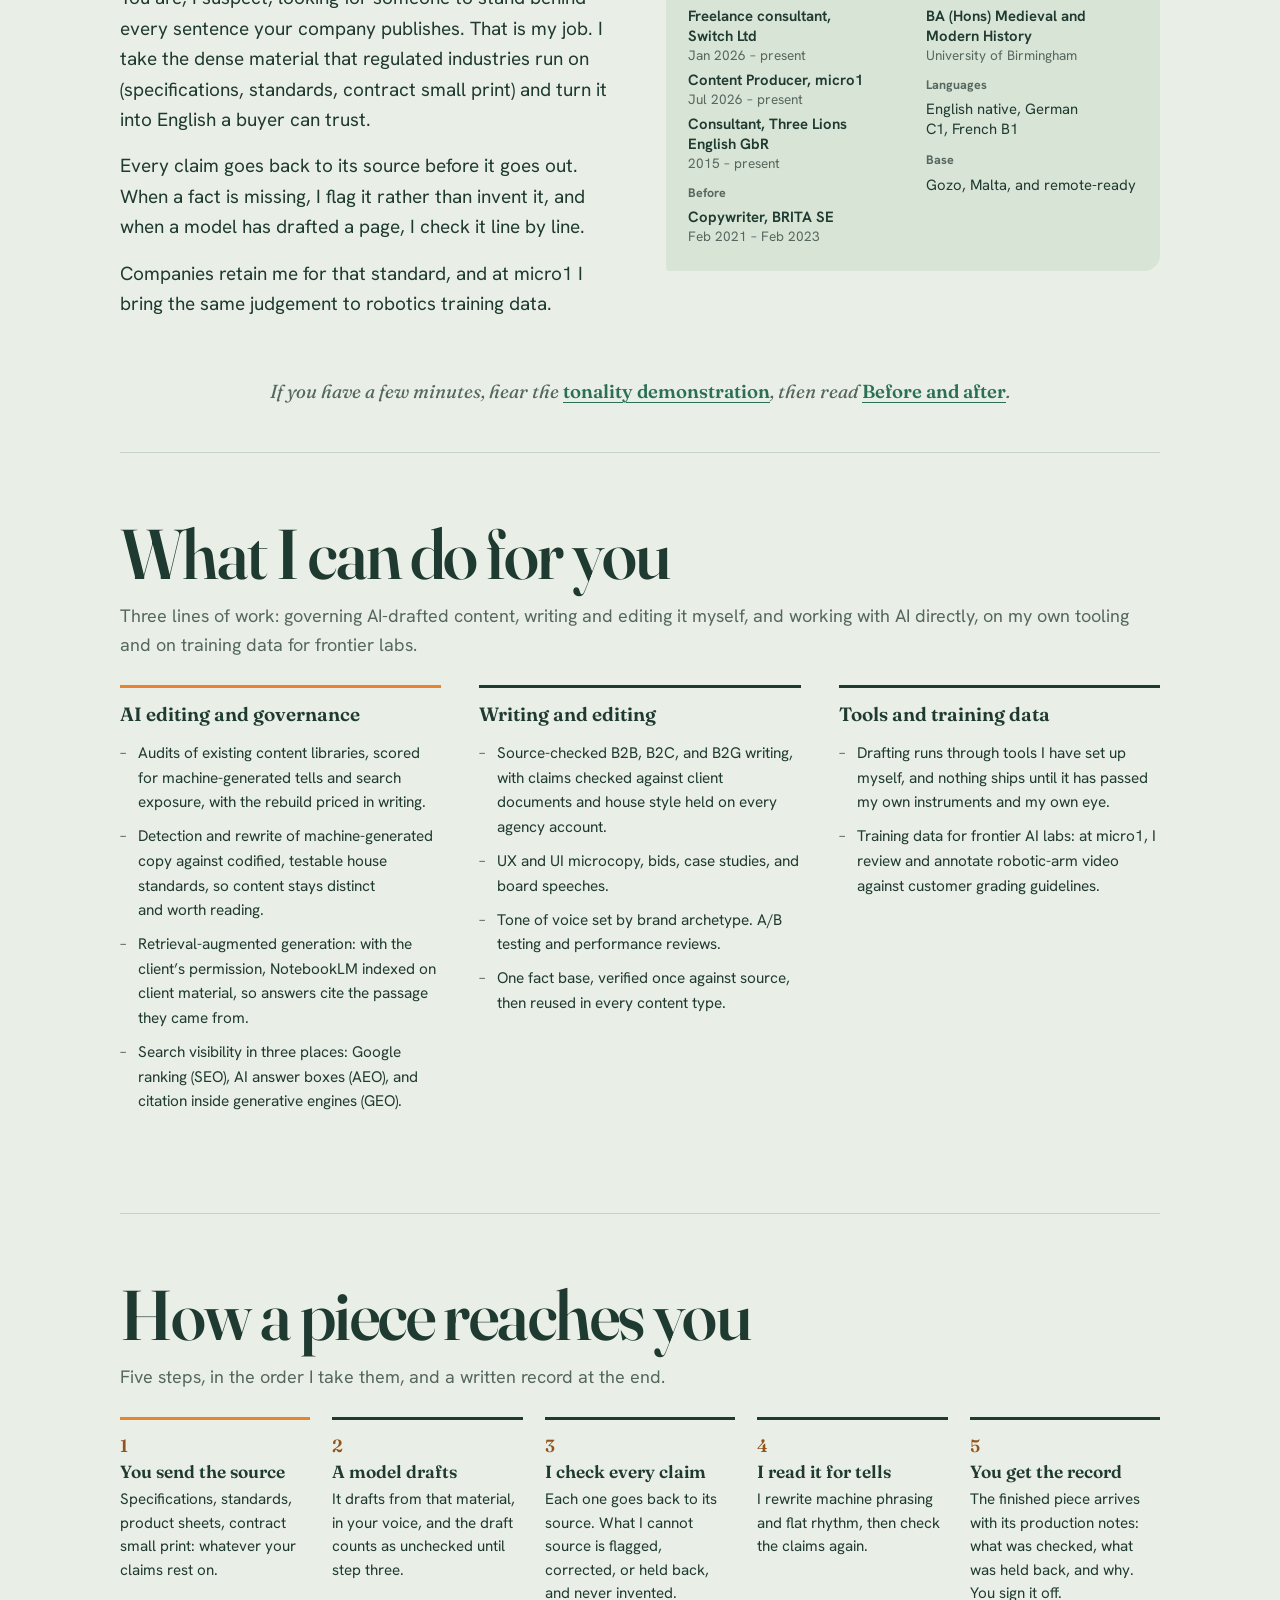
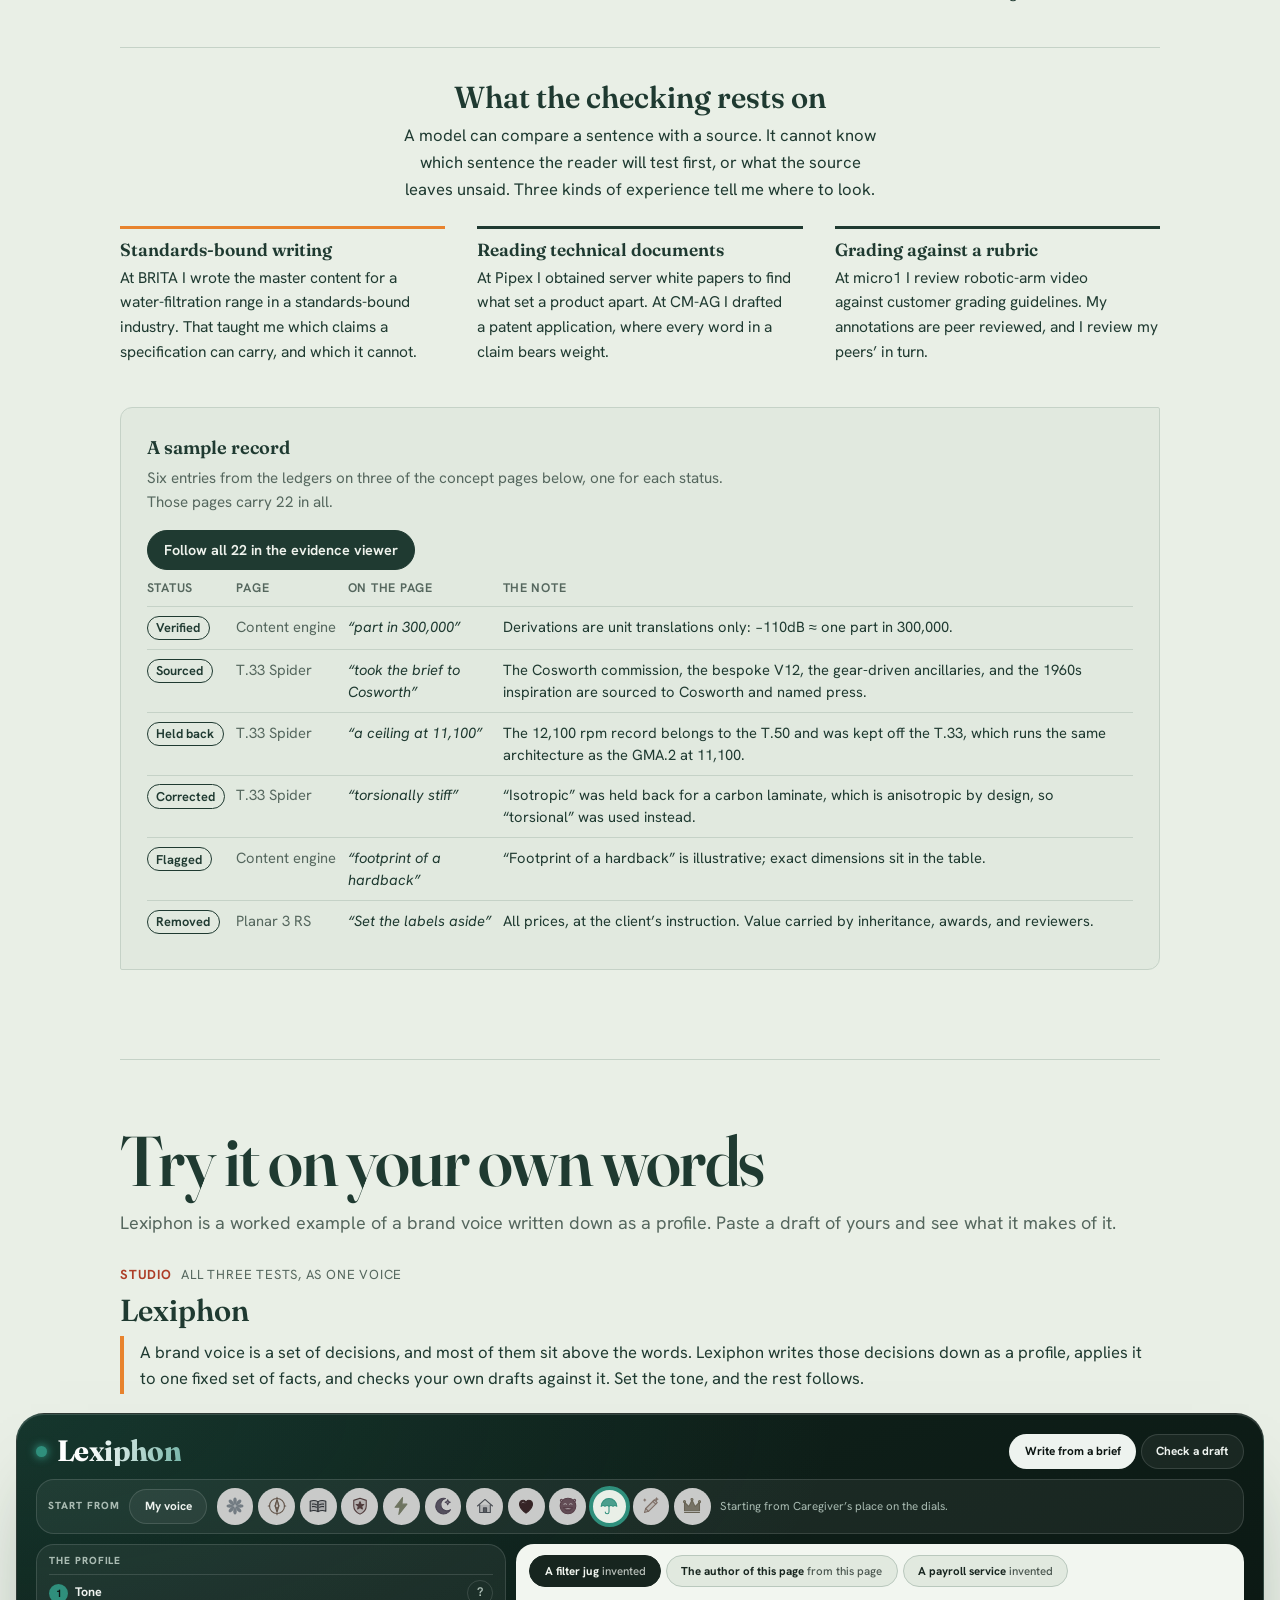
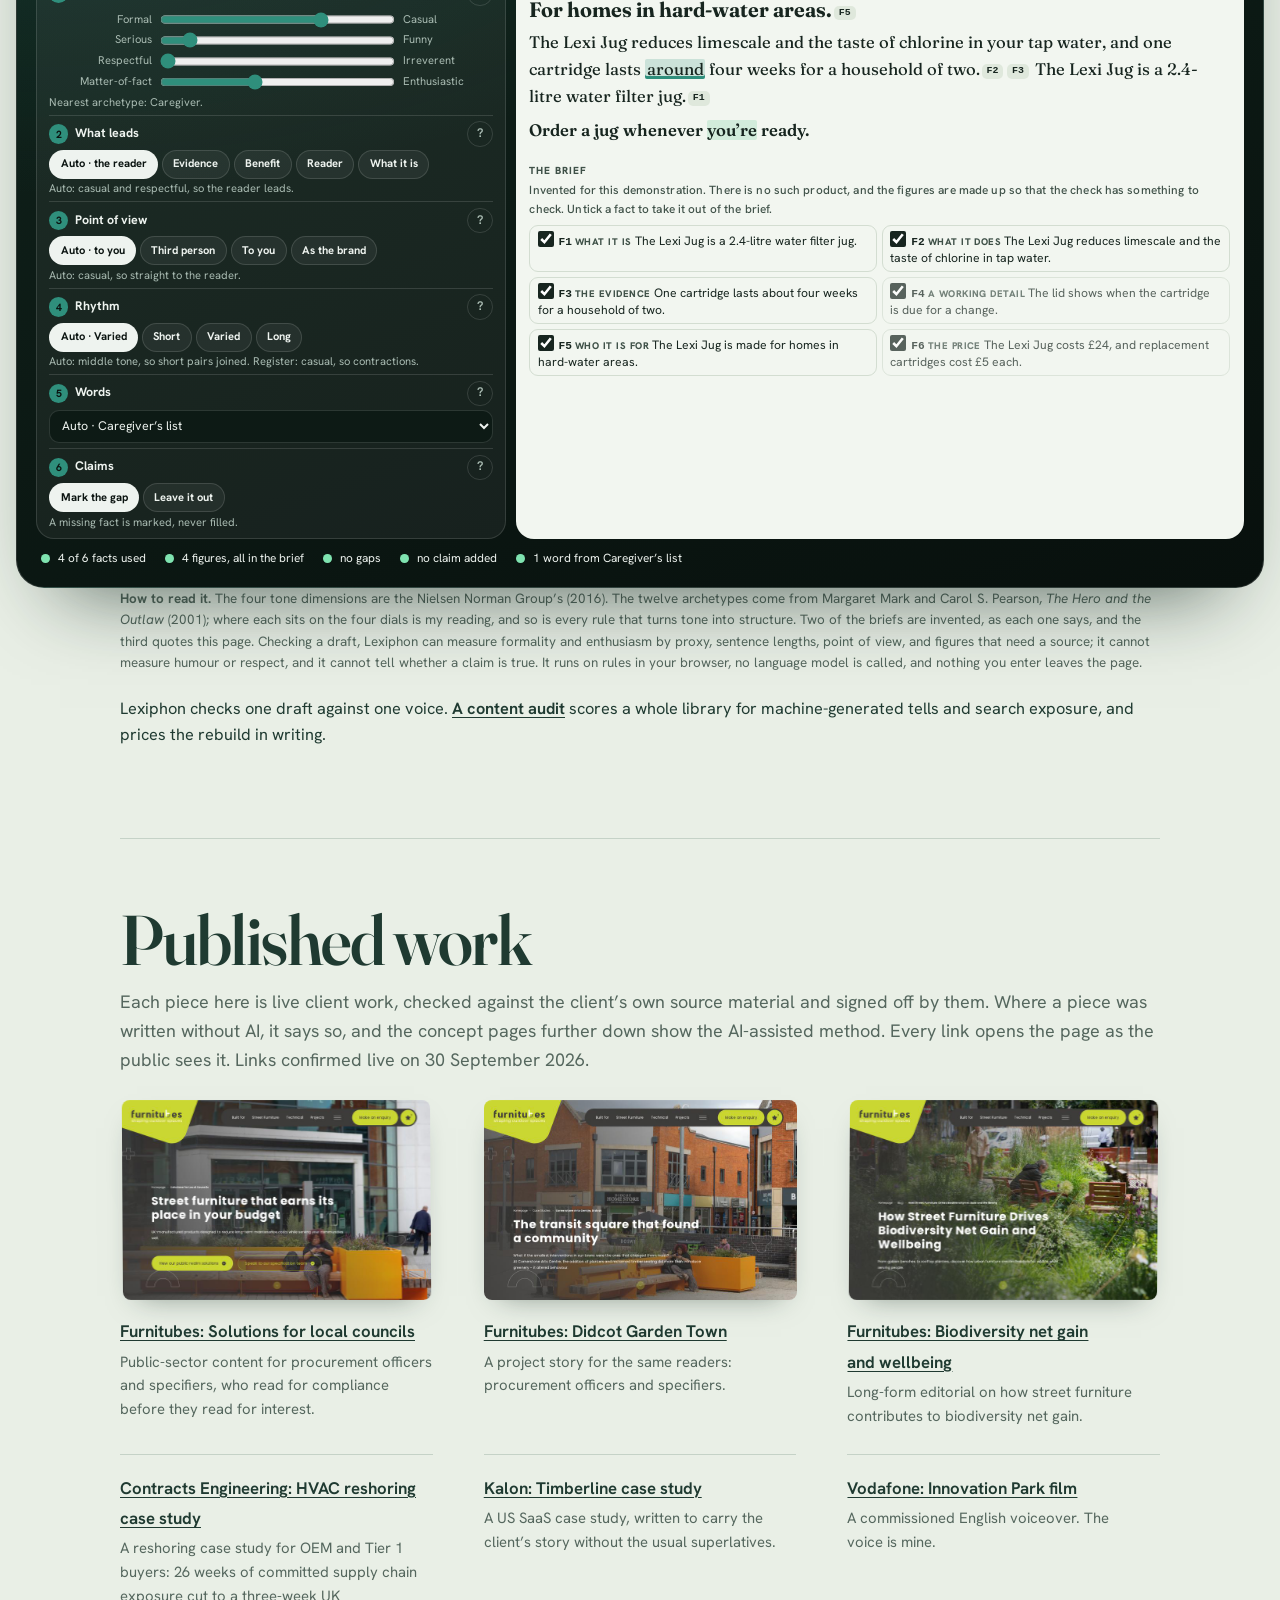
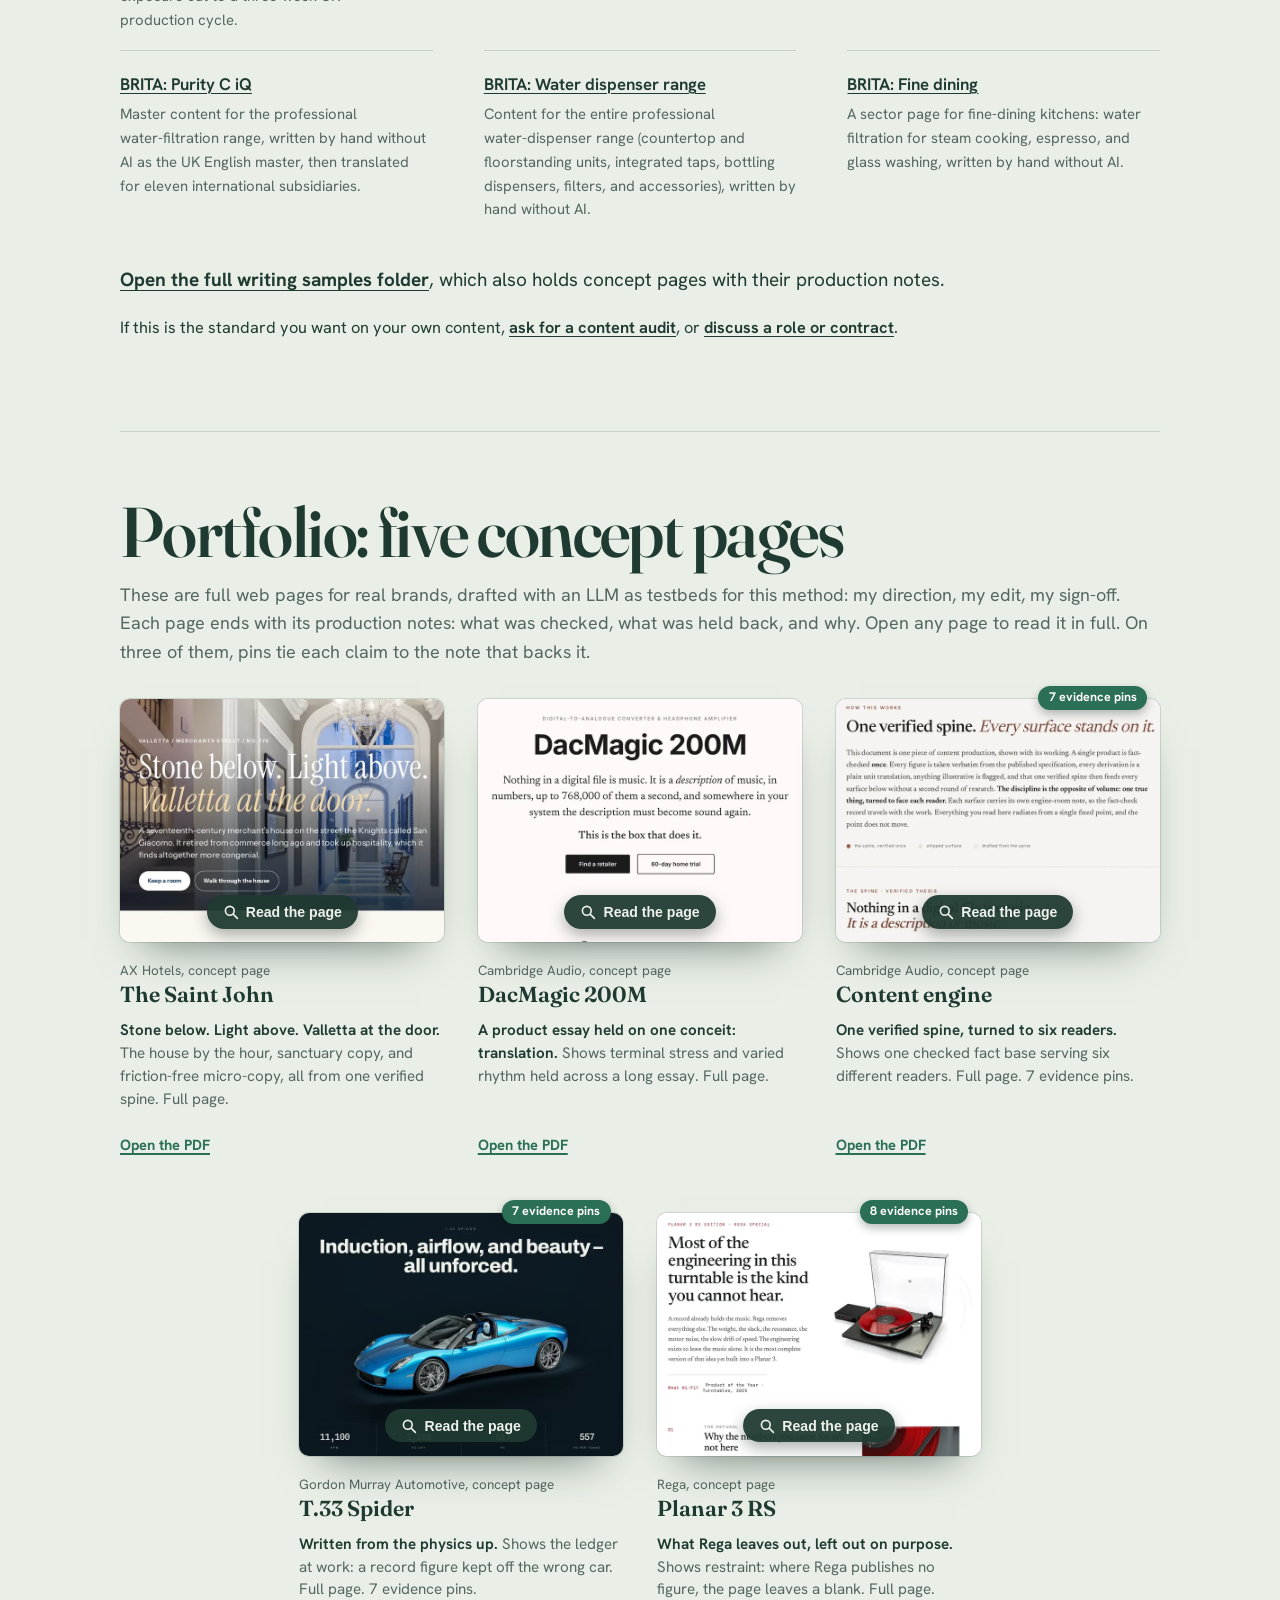
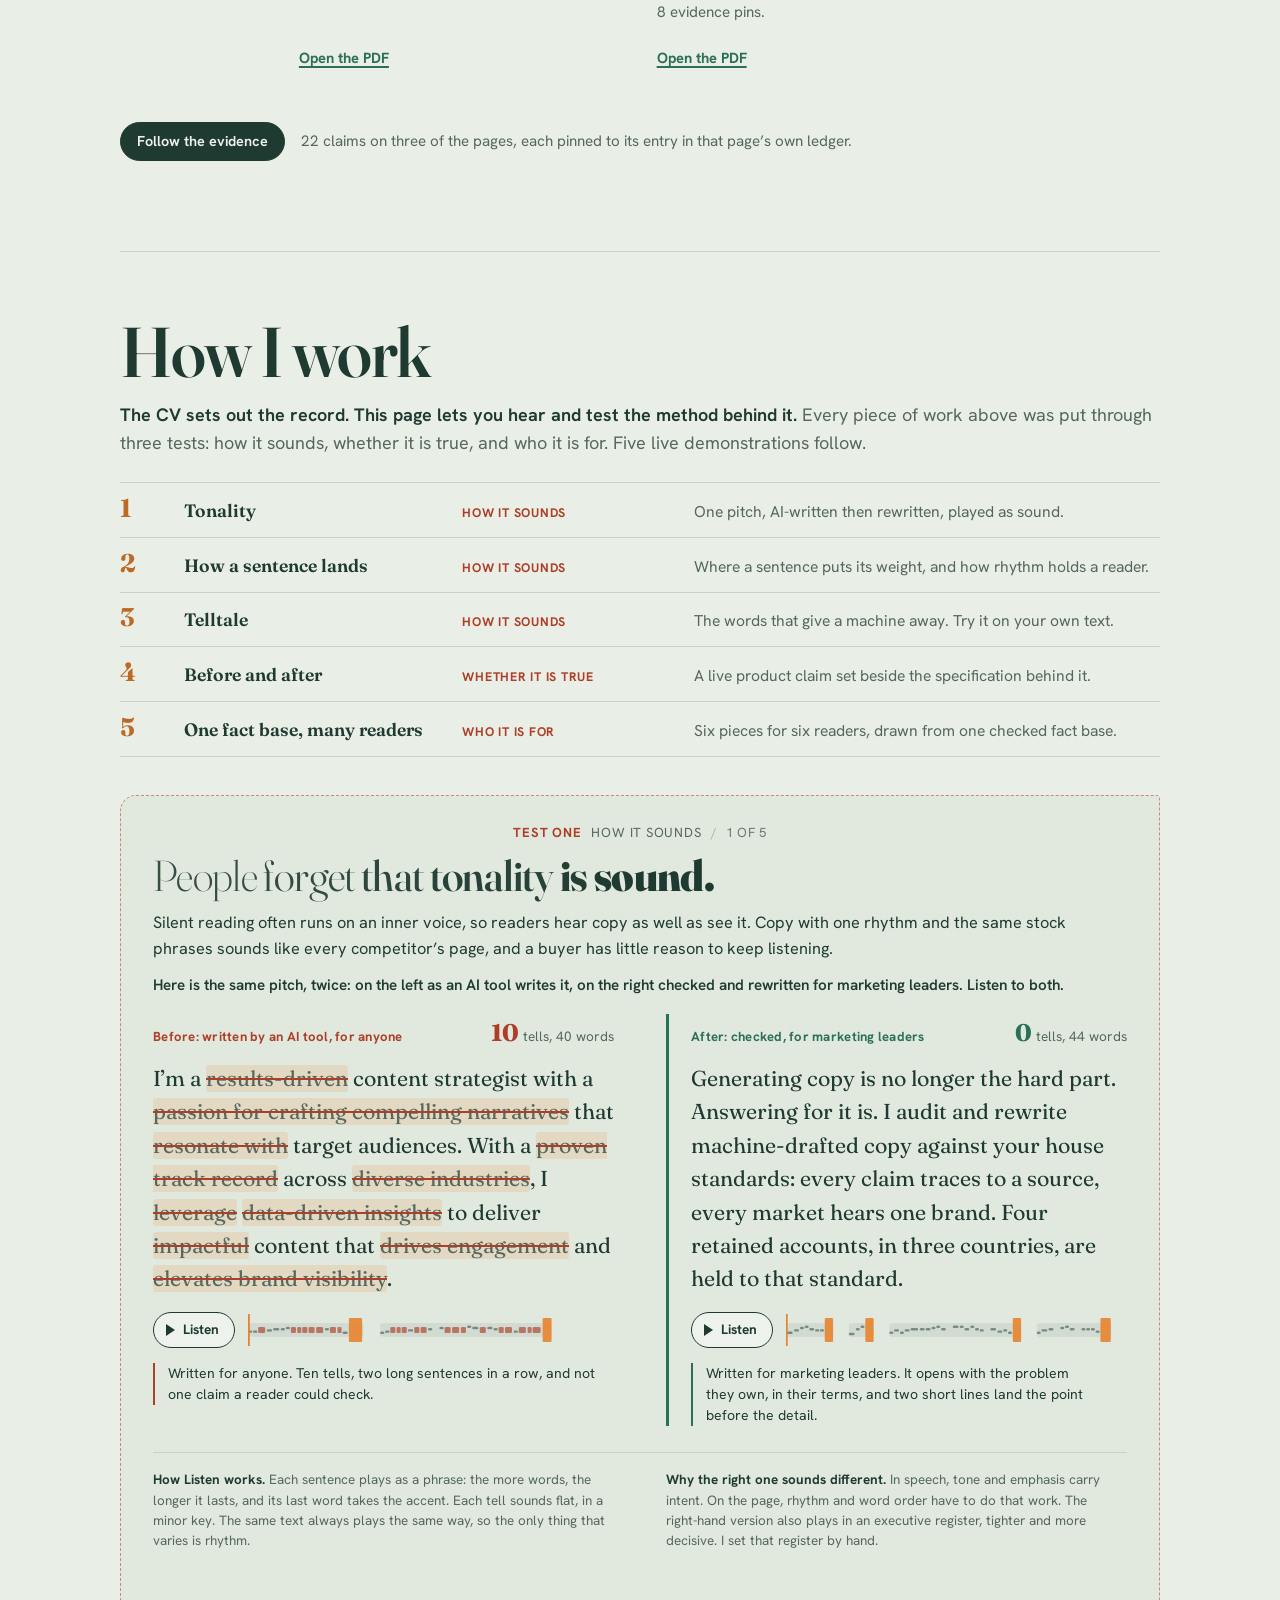
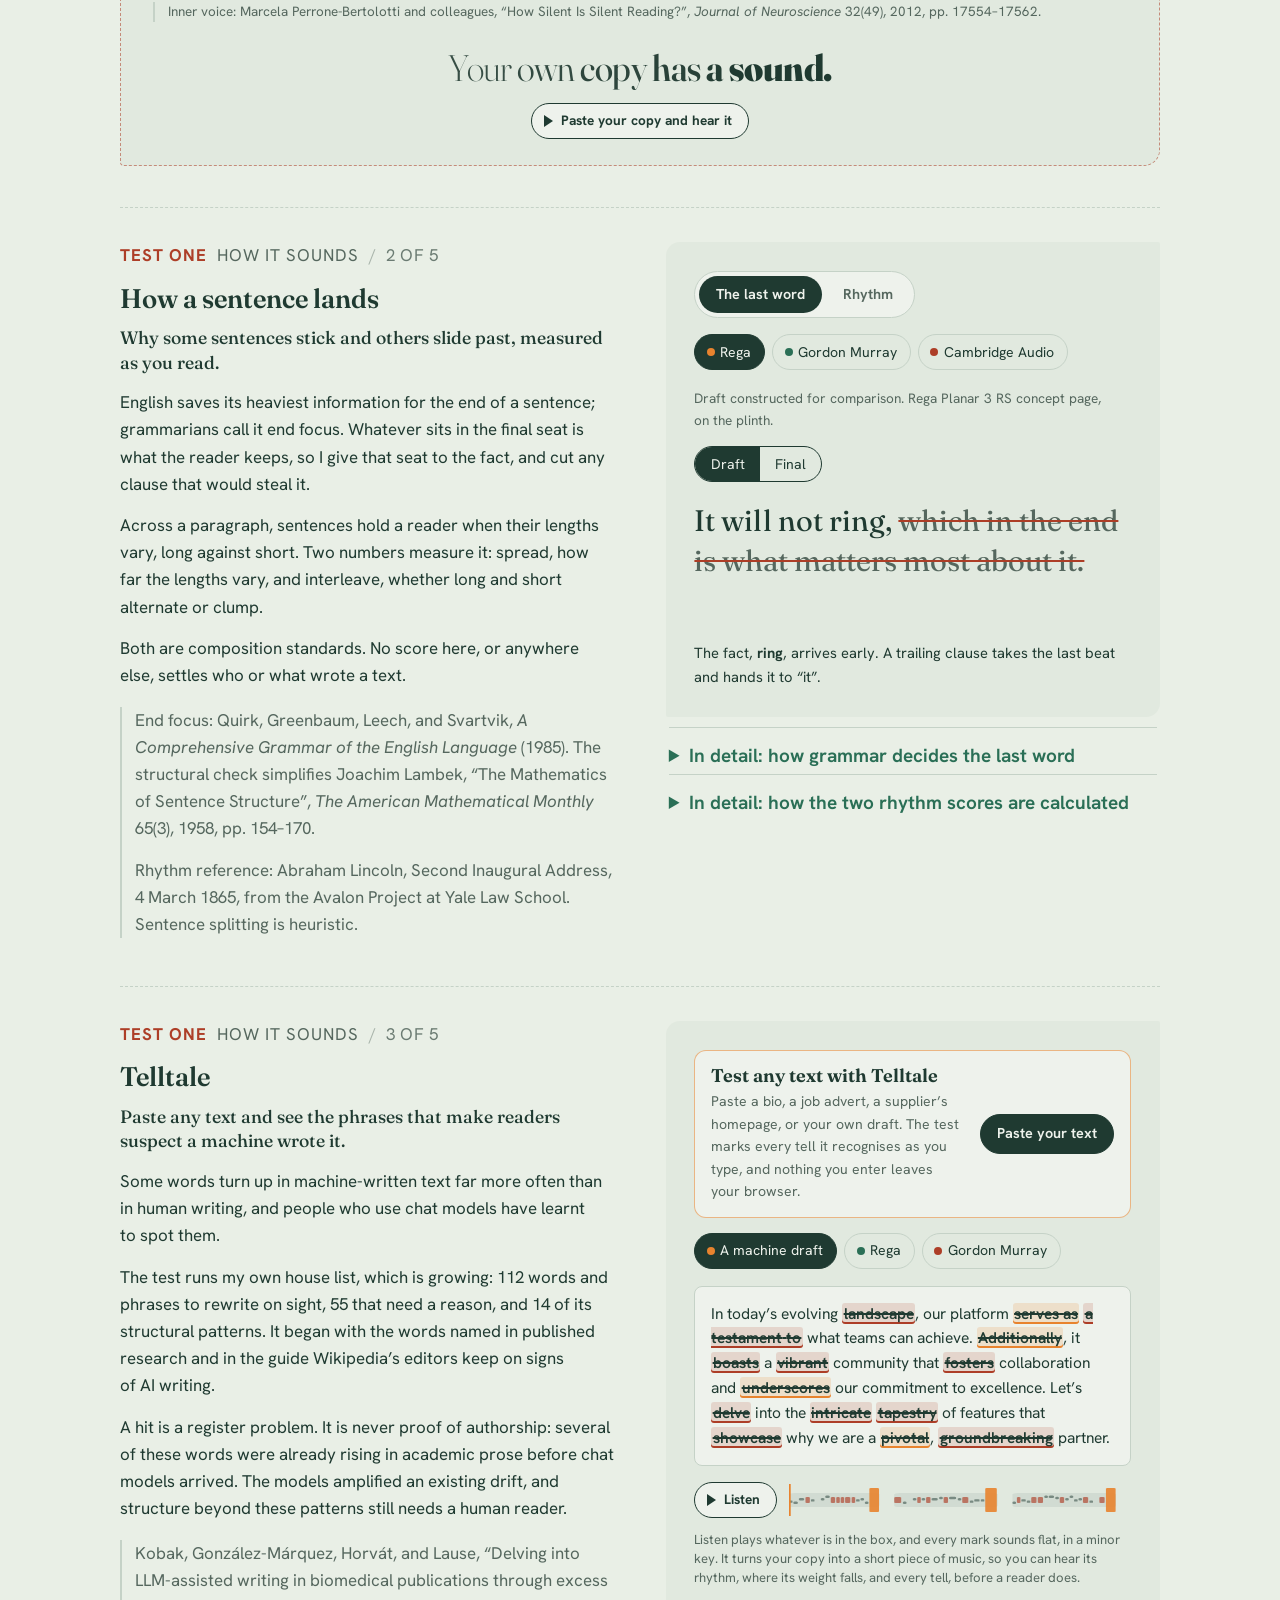
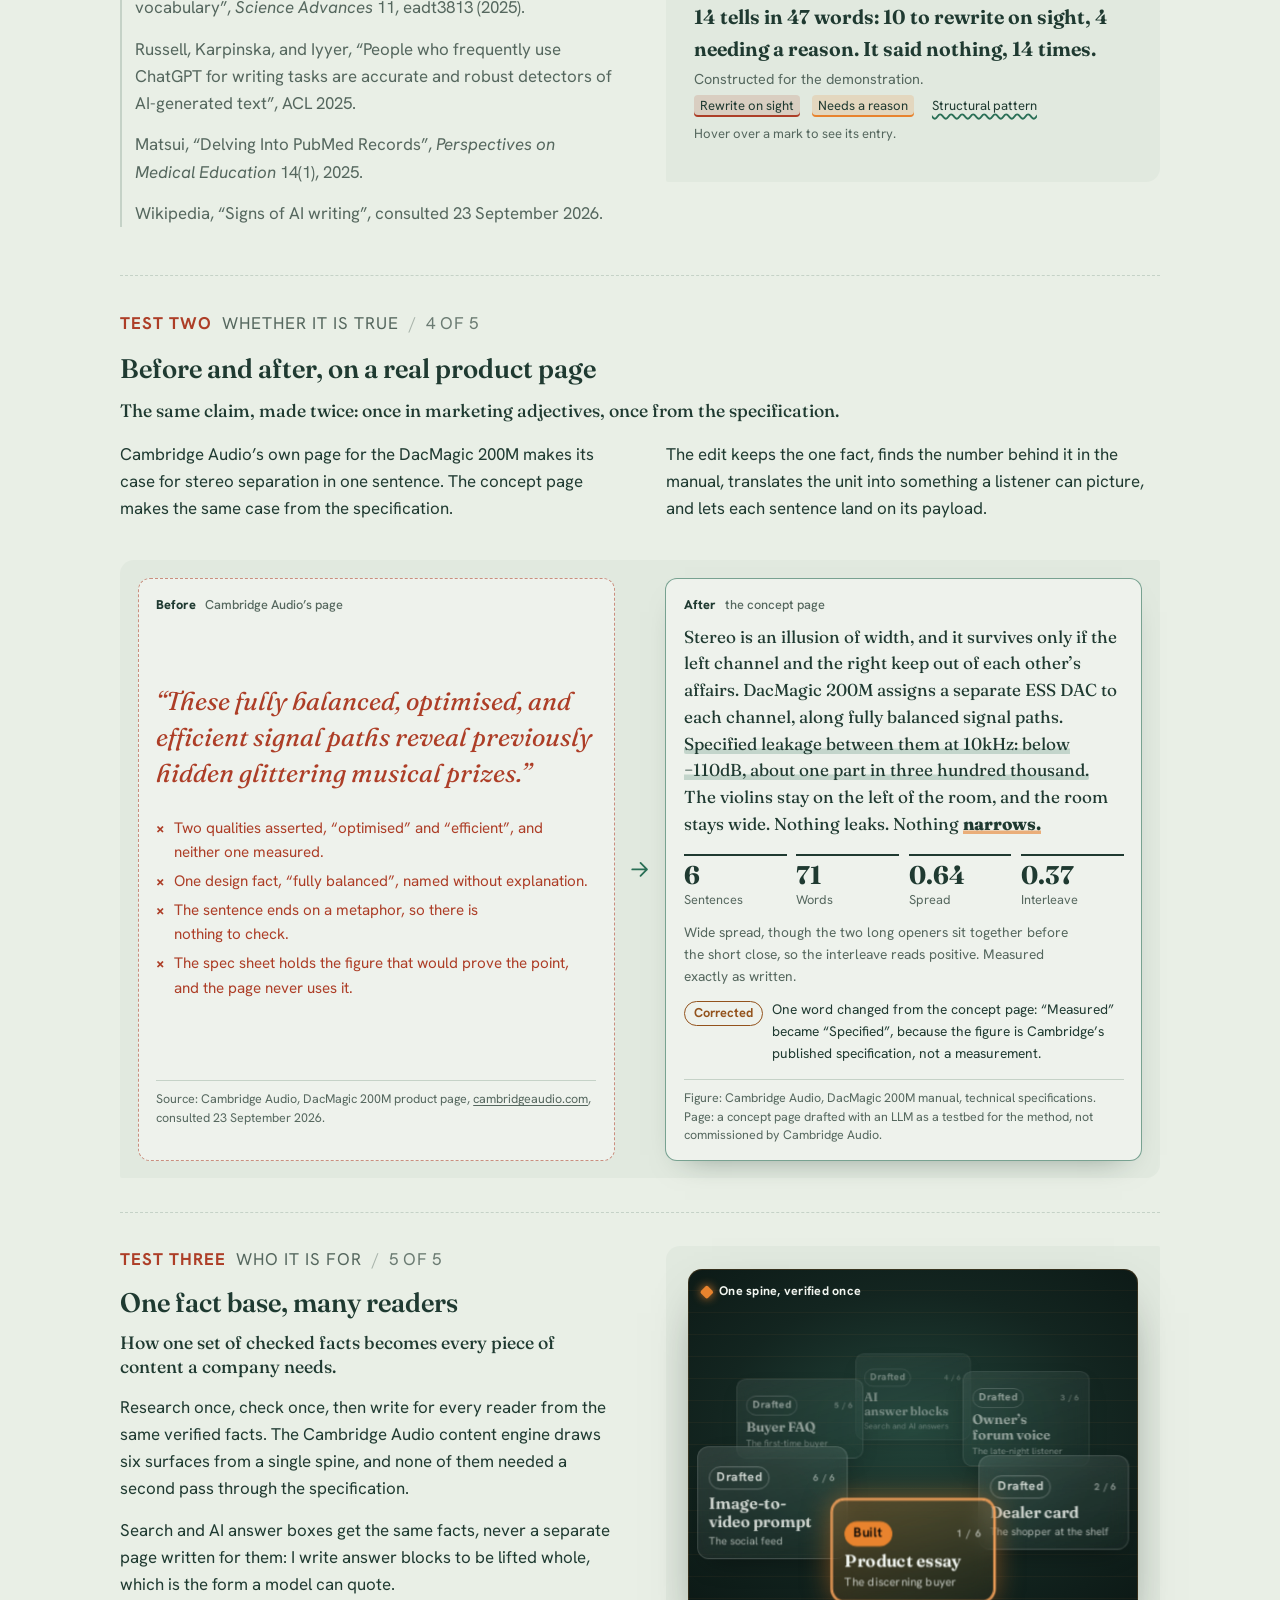
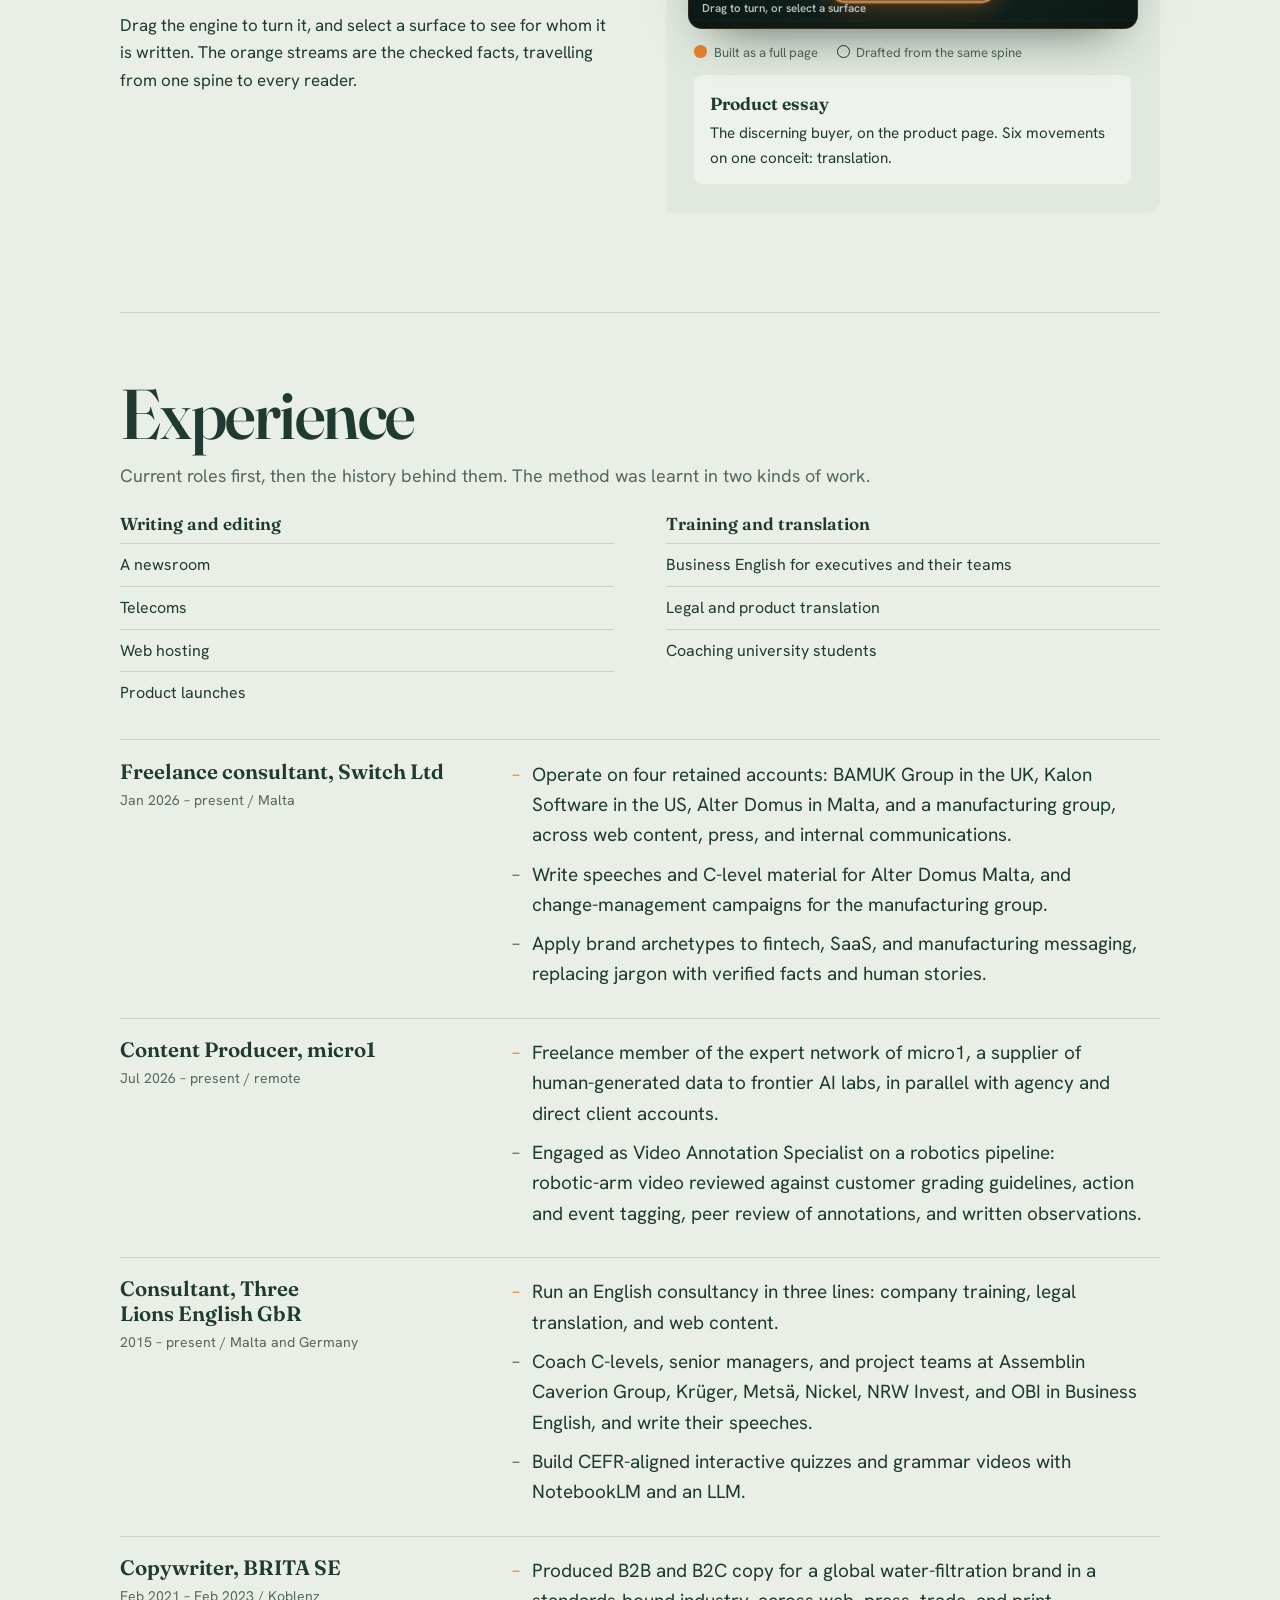
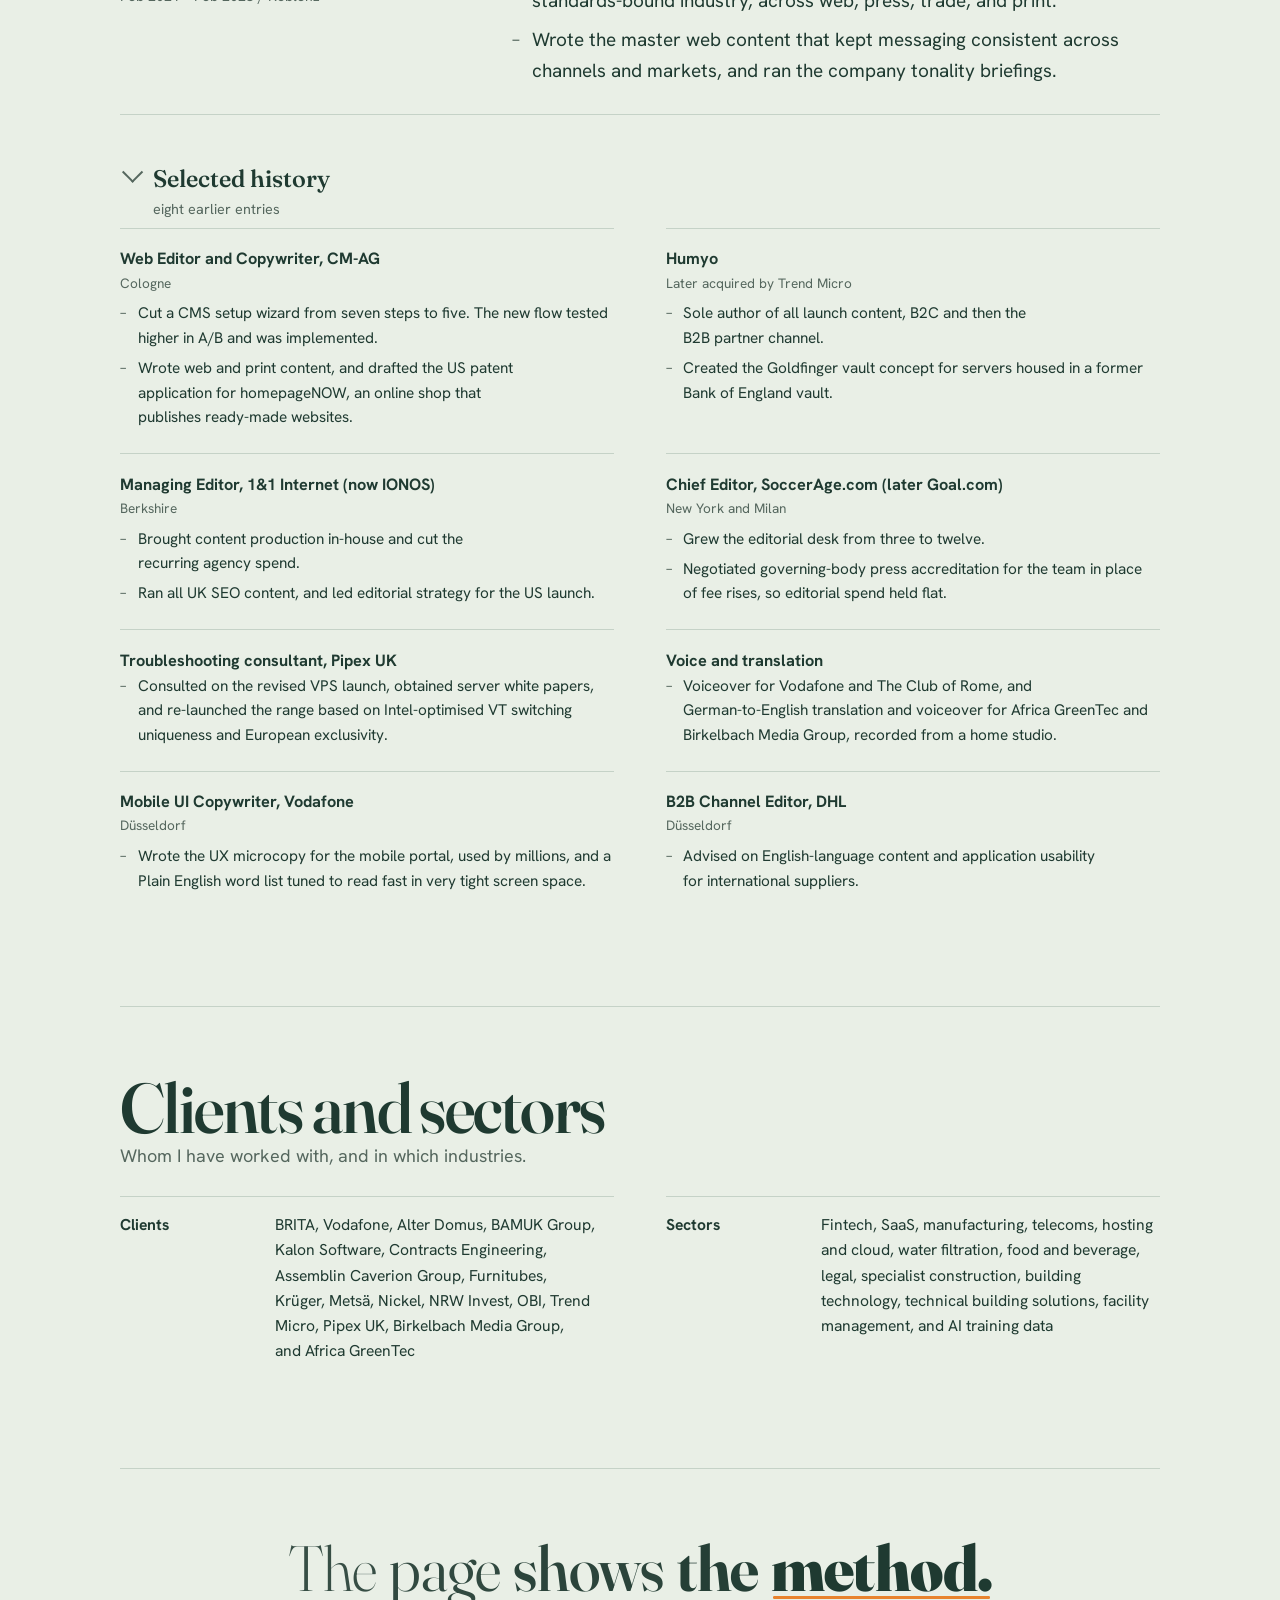
==== commit c07b97a2: "Phone layout shift 0.20 to under 0.01; hover contrast; mid-page call to action; evidence viewer from" ====
--- a/index.html
+++ b/index.html
@@ -405,7 +405,7 @@
 <meta name="mobile-web-app-capable" content="yes">
 <meta name="apple-mobile-web-app-title" content="Lexiphon">
 <meta name="referrer" content="strict-origin-when-cross-origin">
-<link rel="stylesheet" href="css/site.css?v=1b96b8ee">
+<link rel="stylesheet" href="css/site.css?v=d8cf4949">
 <link rel="stylesheet" href="css/studio.css?v=570e4f25" media="print" onload="this.media='all';window.dispatchEvent(new Event('resize'))">
 <noscript><link rel="stylesheet" href="css/studio.css?v=570e4f25"></noscript>
 </head>
@@ -426,8 +426,8 @@
 <main id="main" tabindex="-1">
 <div class="hero">
   <h1 class="headline" id="headline" aria-label="AI drafts the content. I answer for every claim.">
-    <span class="line" data-ramp>AI drafts the content.</span>
-    <span class="line" data-ramp data-seat="2">I answer for every claim.</span>
+    <span class="line" data-ramp><span class="w" style="--wt:250;color:color-mix(in srgb, var(--ink) 55%, var(--slate))">AI</span> <span class="w" style="--wt:398;color:color-mix(in srgb, var(--ink) 70%, var(--slate))">drafts</span> <span class="w" style="--wt:626;color:color-mix(in srgb, var(--ink) 85%, var(--slate))">the</span> <span class="seat"><span class="w" style="--wt:900;color:color-mix(in srgb, var(--ink) 100%, var(--slate))">content.</span></span></span>
+    <span class="line" data-ramp data-seat="2"><span class="w" style="--wt:250;color:color-mix(in srgb, var(--ink) 55%, var(--slate))">I</span> <span class="w" style="--wt:350;color:color-mix(in srgb, var(--ink) 66%, var(--slate))">answer</span> <span class="w" style="--wt:505;color:color-mix(in srgb, var(--ink) 78%, var(--slate))">for</span> <span class="seat"><span class="w" style="--wt:691;color:color-mix(in srgb, var(--ink) 89%, var(--slate))">every</span> <span class="w" style="--wt:900;color:color-mix(in srgb, var(--ink) 100%, var(--slate))">claim.</span></span></span>
   </h1>
   <div class="opening">
     <p class="opening-lede">I’m a content specialist for B2B, B2C, and B2G teams. I devise, produce, and scale digital content with frontier and open-weight models that I configure and check myself. The model learns your voice.</p>
@@ -524,6 +524,7 @@
   <div class="ledger">
     <p class="lg-h">A sample record</p>
     <p class="lg-lede">Six entries from the ledgers on three of the concept pages below, one for each status. Those pages carry 22 in all.</p>
+    <p class="lg-act"><button type="button" class="btn" data-evtour>Follow all 22 in the evidence viewer</button></p>
     <div class="lg-wrap"><table>
       <caption class="sr-only">Six sample ledger entries: status, page, the words on the page, and the note behind them</caption>
       <thead><tr><th scope="col">Status</th><th scope="col">Page</th><th scope="col">On the page</th><th scope="col">The note</th></tr></thead>
@@ -577,7 +578,7 @@
     </div>
     <p class="sy-note"><b>How to read it.</b> The four tone dimensions are the Nielsen Norman Group’s (2016). The twelve archetypes come from Margaret Mark and Carol S. Pearson, <i>The Hero and the Outlaw</i> (2001); where each sits on the four dials is my reading, and so is every rule that turns tone into structure. Two of the briefs are invented, as each one says, and the third quotes this page. Checking a draft, Lexiphon can measure formality and enthusiasm by proxy, sentence lengths, point of view, and figures that need a source; it cannot measure humour or respect, and it cannot tell whether a claim is true. It runs on rules in your browser, no language model is called, and nothing you enter leaves the page.</p>
   </div>
-  <p class="try-next">Found something worth fixing? <a href="mailto:nathan667@gmail.com?subject=Content%20audit">A content audit</a> does the same across a whole library, and prices the rebuild in writing.</p>
+  <p class="try-next">Lexiphon checks one draft against one voice. <a href="mailto:nathan667@gmail.com?subject=Content%20audit">A content audit</a> scores a whole library for machine-generated tells and search exposure, and prices the rebuild in writing.</p>
 </section>
 
 <section id="published" aria-labelledby="pub-h">
@@ -599,6 +600,7 @@
     <div class="pub"><a href="https://www.brita.co.uk/fine-dining" target="_blank" rel="noopener">BRITA: Fine dining</a><p>A sector page for fine-dining kitchens: water filtration for steam cooking, espresso, and glass washing, written by hand without AI.</p></div>
   </div>
   <p style="margin-top:1.6rem"><a href="https://drive.google.com/drive/folders/1lxRFFa5DQdyaeJGtd_RvUZQ1sb_iXtae?usp=sharing" target="_blank" rel="noopener" style="font-weight:700">Open the full writing samples folder</a>, which also holds concept pages with their production notes.</p>
+  <p class="cta-mid">If this is the standard you want on your own content, <a href="mailto:nathan667@gmail.com?subject=Content%20audit">ask for a content audit</a>, or <a href="mailto:nathan667@gmail.com?subject=Role%20or%20contract">discuss a role or contract</a>.</p>
 </section>
 
 <section id="gallery" aria-labelledby="gallery-h">
@@ -845,7 +847,8 @@
     </div>
   </div>
 
-  <h3 class="sub-head">Selected history</h3>
+  <details class="fold" open>
+  <summary class="sub-head">Selected history<span class="fold-n">eight earlier entries</span></summary>
   <div class="history">
     <div class="h" id="role-cmag"><h4>Web Editor and Copywriter, CM-AG</h4><p class="place">Cologne</p><ul><li>Cut a CMS setup wizard from seven steps to five. The new flow tested higher in A/B and was implemented.</li><li>Wrote web and print content, and drafted the US patent application for homepageNOW, an online shop that publishes <span style="white-space:nowrap">ready-made</span> websites.</li></ul></div>
     <div class="h"><h4>Humyo</h4><p class="place">Later acquired by Trend Micro</p><ul><li>Sole author of all launch content, B2C and then the B2B partner channel.</li><li>Created the Goldfinger vault concept for servers housed in a former Bank of England vault.</li></ul></div>
@@ -856,6 +859,7 @@
     <div class="h"><h4>Mobile UI Copywriter, Vodafone</h4><p class="place">Düsseldorf</p><ul><li>Wrote the UX microcopy for the mobile portal, used by millions, and a Plain English word list tuned to read fast in very tight screen space.</li></ul></div>
     <div class="h"><h4>B2B Channel Editor, DHL</h4><p class="place">Düsseldorf</p><ul><li>Advised on English-language content and application usability for international suppliers.</li></ul></div>
   </div>
+  </details>
 </section>
 
 
@@ -909,8 +913,8 @@
 </dialog>
 <script id="dz-data" type="application/json">[{"id": "page-ax", "t": "AX Hotels The Saint John", "scope": "Full page", "pdf": "https://drive.google.com/file/d/1_baZn2ZP3IAgg5jib9jt7GcTERgV8uqo/view", "gap": "Excerpt continues.", "segs": [{"w": 1536, "h": 11080, "tiles": [{"k": "p0r0", "y": 0, "h": 1024}, {"k": "p0r1", "y": 1024, "h": 1024}, {"k": "p0r2", "y": 2048, "h": 1024}, {"k": "p0r3", "y": 3072, "h": 1024}, {"k": "p0r4", "y": 4096, "h": 1024}, {"k": "p0r5", "y": 5120, "h": 1024}, {"k": "p0r6", "y": 6144, "h": 1024}, {"k": "p0r7", "y": 7168, "h": 1024}, {"k": "p0r8", "y": 8192, "h": 1024}, {"k": "p0r9", "y": 9216, "h": 1024}, {"k": "p0r10", "y": 10240, "h": 840}], "hi": {"y": 9888.0, "h": 1192.0, "tiles": [{"k": "p0rh0", "y": 0.0, "h": 512.0}, {"k": "p0rh1", "y": 512.0, "h": 512.0}, {"k": "p0rh2", "y": 1024.0, "h": 168.0}]}}], "pins": []}, {"id": "page-dacmagic", "t": "Cambridge Audio DacMagic 200M", "scope": "Full page", "pdf": "https://drive.google.com/file/d/1HPbnEHVC-kvoeMkHry9_E_8r3FAEffLp/view", "gap": "Excerpt continues.", "segs": [{"w": 1400, "h": 6322, "tiles": [{"k": "p1r0", "y": 0, "h": 1024}, {"k": "p1r1", "y": 1024, "h": 1024}, {"k": "p1r2", "y": 2048, "h": 1024}, {"k": "p1r3", "y": 3072, "h": 1024}, {"k": "p1r4", "y": 4096, "h": 1024}, {"k": "p1r5", "y": 5120, "h": 1024}, {"k": "p1r6", "y": 6144, "h": 178}], "hi": {"y": 5461.0, "h": 861.0, "tiles": [{"k": "p1rh0", "y": 0.0, "h": 512.0}, {"k": "p1rh1", "y": 512.0, "h": 349.0}]}}], "pins": []}, {"id": "page-engine", "t": "Cambridge Audio Content engine", "scope": "Full page", "pdf": "https://drive.google.com/file/d/1a7M45gW0yt3dM3zTyKWJM1LUdhLc7E_n/view", "gap": "Excerpt continues.", "segs": [{"w": 1375, "h": 12365, "tiles": [{"k": "p2s0t0", "y": 0, "h": 1024}, {"k": "p2s0t1", "y": 1024, "h": 1024}, {"k": "p2s0t2", "y": 2048, "h": 1024}, {"k": "p2s0t3", "y": 3072, "h": 1024}, {"k": "p2s0t4", "y": 4096, "h": 1024}, {"k": "p2s0t5", "y": 5120, "h": 1024}, {"k": "p2s0t6", "y": 6144, "h": 1024}, {"k": "p2s0t7", "y": 7168, "h": 1024}, {"k": "p2s0t8", "y": 8192, "h": 1024}, {"k": "p2s0t9", "y": 9216, "h": 1024}, {"k": "p2s0t10", "y": 10240, "h": 1024}, {"k": "p2s0t11", "y": 11264, "h": 1024}, {"k": "p2s0t12", "y": 12288, "h": 77}], "hi": {"y": 11104.0, "h": 1261.0, "tiles": [{"k": "p2h0", "y": 0.0, "h": 512.0}, {"k": "p2h1", "y": 512.0, "h": 512.0}, {"k": "p2h2", "y": 1024.0, "h": 237.0}]}}], "pins": [{"i": 0, "st": "ver", "g": "✓", "x": 60.745, "y": 5.998, "hl": [[24.242, 5.816, 36.351, 0.363]]}, {"i": 1, "st": "ver", "g": "✓", "x": 35.802, "y": 13.165, "hl": [[82.474, 12.479, 3.571, 0.462], [12.197, 12.934, 23.454, 0.462]]}, {"i": 2, "st": "ver", "g": "✓", "x": 12.368, "y": 19.252, "hl": [[27.467, 18.856, 3.956, 0.261], [6.97, 19.121, 5.247, 0.261]]}, {"i": 3, "st": "ver", "g": "✓", "x": 15.991, "y": 20.187, "hl": [[6.97, 20.056, 8.869, 0.261]]}, {"i": 4, "st": "flag", "g": "!", "x": 57.936, "y": 43.413, "hl": [[16.856, 43.252, 40.929, 0.321]]}, {"i": 5, "st": "flag", "g": "!", "x": 50.608, "y": 52.277, "hl": [[33.106, 52.128, 17.351, 0.297]]}, {"i": 6, "st": "flag", "g": "!", "x": 44.956, "y": 71.064, "hl": [[11.174, 70.825, 33.63, 0.478]]}]}, {"id": "page-t33", "t": "Gordon Murray Automotive T.33 Spider", "scope": "Full page", "pdf": "https://drive.google.com/file/d/1YUakODtBrPsyFCTU6ymRr_GqgAlL3kZ5/view", "gap": "Excerpt continues.", "segs": [{"w": 1400, "h": 5904, "tiles": [{"k": "p3s0t0", "y": 0, "h": 1024}, {"k": "p3s0t1", "y": 1024, "h": 1024}, {"k": "p3s0t2", "y": 2048, "h": 1024}, {"k": "p3s0t3", "y": 3072, "h": 1024}, {"k": "p3s0t4", "y": 4096, "h": 1024}, {"k": "p3s0t5", "y": 5120, "h": 784}], "hi": {"y": 5574.0, "h": 330.0, "tiles": [{"k": "p3h0", "y": 0.0, "h": 330.0}]}}], "pins": [{"i": 7, "st": "src", "g": "§", "x": 35.853, "y": 31.779, "hl": [[22.94, 31.559, 12.821, 0.441]]}, {"i": 8, "st": "held", "g": "–", "x": 73.154, "y": 32.652, "hl": [[63.981, 32.432, 9.08, 0.441]]}, {"i": 9, "st": "src", "g": "§", "x": 29.89, "y": 35.945, "hl": [[20.648, 35.725, 9.149, 0.441]]}, {"i": 10, "st": "corr", "g": "↺", "x": 35.721, "y": 47.944, "hl": [[28.009, 47.712, 7.619, 0.462]]}, {"i": 11, "st": "held", "g": "–", "x": 90.93, "y": 55.468, "hl": [[70.509, 55.237, 20.328, 0.462]]}, {"i": 12, "st": "held", "g": "–", "x": 9.957, "y": 69.859, "hl": [[32.454, 69.167, 11.86, 0.462], [4.815, 69.628, 5.05, 0.462]]}, {"i": 13, "st": "ver", "g": "✓", "x": 71.422, "y": 77.968, "hl": [[51.481, 77.753, 19.848, 0.43]]}]}, {"id": "page-rega", "t": "Rega Planar 3 RS", "scope": "Full page", "pdf": "https://drive.google.com/file/d/1-J5ktl36WvCosKEDZO6PdPonC2Pf8vDG/view", "gap": "Excerpt continues.", "segs": [{"w": 1400, "h": 10756, "tiles": [{"k": "p4s0t0", "y": 0, "h": 1024}, {"k": "p4s0t1", "y": 1024, "h": 1024}, {"k": "p4s0t2", "y": 2048, "h": 1024}, {"k": "p4s0t3", "y": 3072, "h": 1024}, {"k": "p4s0t4", "y": 4096, "h": 1024}, {"k": "p4s0t5", "y": 5120, "h": 1024}, {"k": "p4s0t6", "y": 6144, "h": 1024}, {"k": "p4s0t7", "y": 7168, "h": 1024}, {"k": "p4s0t8", "y": 8192, "h": 1024}, {"k": "p4s0t9", "y": 9216, "h": 1024}, {"k": "p4s0t10", "y": 10240, "h": 516}], "hi": {"y": 9566.0, "h": 1190.0, "tiles": [{"k": "p4h0", "y": 0.0, "h": 512.0}, {"k": "p4h1", "y": 512.0, "h": 512.0}, {"k": "p4h2", "y": 1024.0, "h": 166.0}]}}], "pins": [{"i": 14, "st": "ver", "g": "✓", "x": 25.747, "y": 14.238, "hl": [[36.975, 13.72, 16.497, 0.338], [18.827, 14.069, 6.796, 0.338]]}, {"i": 15, "st": "ver", "g": "✓", "x": 69.223, "y": 32.158, "hl": [[83.794, 31.829, 7.03, 0.271], [63.386, 32.022, 5.713, 0.271]]}, {"i": 16, "st": "held", "g": "–", "x": 59.511, "y": 41.263, "hl": [[34.66, 41.094, 24.727, 0.338]]}, {"i": 17, "st": "held", "g": "–", "x": 48.803, "y": 48.661, "hl": [[23.364, 48.491, 25.315, 0.338]]}, {"i": 18, "st": "ver", "g": "✓", "x": 63.826, "y": 49.902, "hl": [[55.216, 49.732, 8.486, 0.338]]}, {"i": 19, "st": "rem", "g": "×", "x": 27.758, "y": 56.444, "hl": [[14.568, 56.275, 13.067, 0.338]]}, {"i": 20, "st": "held", "g": "–", "x": 43.157, "y": 72.037, "hl": [[32.16, 71.875, 10.873, 0.326]]}, {"i": 21, "st": "ver", "g": "✓", "x": 56.395, "y": 75.529, "hl": [[32.716, 75.359, 23.556, 0.338]]}]}]</script>
 <script id="dz-evid" type="application/json">[{"p": "page-engine", "doc": "Cambridge Audio Content engine", "st": "ver", "lab": "Verified", "q": "figure is taken verbatim from the published", "n": "All figures verbatim from the published DacMagic 200M specification, cambridgeaudio.com, 12 June 2026."}, {"p": "page-engine", "doc": "Cambridge Audio Content engine", "st": "ver", "lab": "Verified", "q": "up to 768,000 a second", "n": "Derivations are unit translations only: 768kHz = 768,000 samples a second."}, {"p": "page-engine", "doc": "Cambridge Audio Content engine", "st": "ver", "lab": "Verified", "q": "part in 300,000", "n": "Derivations are unit translations only: −110dB ≈ one part in 300,000."}, {"p": "page-engine", "doc": "Cambridge Audio Content engine", "st": "ver", "lab": "Verified", "q": "part in 200,000", "n": "Derivations are unit translations only: 0.0005% = 1 part in 200,000."}, {"p": "page-engine", "doc": "Cambridge Audio Content engine", "st": "flag", "lab": "Flagged", "q": "what actually changes when you add a dedicated DAC", "n": "Owner voice is a drafted persona, not a real review. So labelled."}, {"p": "page-engine", "doc": "Cambridge Audio Content engine", "st": "flag", "lab": "Flagged", "q": "footprint of a hardback", "n": "“Footprint of a hardback” is illustrative; exact dimensions sit in the table."}, {"p": "page-engine", "doc": "Cambridge Audio Content engine", "st": "flag", "lab": "Flagged", "q": "The photograph is the spine", "n": "Illustrative prompt structure, to be executed later, not yet generated output. Tools move fast."}, {"p": "page-t33", "doc": "Gordon Murray Automotive T.33 Spider", "st": "src", "lab": "Sourced", "q": "took the brief to Cosworth", "n": "The Cosworth commission, the bespoke V12, the gear-driven ancillaries, and the 1960s inspiration are sourced to Cosworth and named press."}, {"p": "page-t33", "doc": "Gordon Murray Automotive T.33 Spider", "st": "held", "lab": "Held back", "q": "a ceiling at 11,100", "n": "The 12,100 rpm record belongs to the T.50 and was kept off the T.33, which runs the same architecture as the GMA.2 at 11,100."}, {"p": "page-t33", "doc": "Gordon Murray Automotive T.33 Spider", "st": "src", "lab": "Sourced", "q": "V12s of the 1960s", "n": "The Cosworth commission, the bespoke V12, the gear-driven ancillaries, and the 1960s inspiration are sourced to Cosworth and named press."}, {"p": "page-t33", "doc": "Gordon Murray Automotive T.33 Spider", "st": "corr", "lab": "Corrected", "q": "torsionally stiff", "n": "“Isotropic” was held back for a carbon laminate, which is anisotropic by design, so “torsional” was used instead."}, {"p": "page-t33", "doc": "Gordon Murray Automotive T.33 Spider", "st": "held", "lab": "Held back", "q": "The downforce here is made underneath", "n": "“Shear” at a front splitter was held back on veracity grounds: the car does not have one."}, {"p": "page-t33", "doc": "Gordon Murray Automotive T.33 Spider", "st": "held", "lab": "Held back", "q": "The gearbox is an Xtrac six-speed", "n": "The gearbox mass was held back on veracity grounds: an unsourced number."}, {"p": "page-t33", "doc": "Gordon Murray Automotive T.33 Spider", "st": "ver", "lab": "Verified", "q": "Every figure traced to the Gordon Murray", "n": "Every figure traced to the Gordon Murray Automotive T.33 Spider technical specification and launch release."}, {"p": "page-rega", "doc": "Rega Planar 3 RS", "st": "ver", "lab": "Verified", "q": "talked about frequency response", "n": "Quotes verbatim and attributed."}, {"p": "page-rega", "doc": "Rega Planar 3 RS", "st": "ver", "lab": "Verified", "q": "one or two microns", "n": "Every figure traced to Rega’s own deck, arm, and cartridge pages, or to a named review."}, {"p": "page-rega", "doc": "Rega Planar 3 RS", "st": "held", "lab": "Held back", "q": "The Reference EBLT is the very belt", "n": "Marketing superlatives I could not source to Rega directly, a “most powerful magnet” line and a dealer’s belt percentage, left out rather than repeated."}, {"p": "page-rega", "doc": "Rega Planar 3 RS", "st": "held", "lab": "Held back", "q": "the magnet the range is built around", "n": "Marketing superlatives I could not source to Rega directly, a “most powerful magnet” line and a dealer’s belt percentage, left out rather than repeated."}, {"p": "page-rega", "doc": "Rega Planar 3 RS", "st": "ver", "lab": "Verified", "q": "1,275 turns", "n": "Every figure traced to Rega’s own deck, arm, and cartridge pages, or to a named review."}, {"p": "page-rega", "doc": "Rega Planar 3 RS", "st": "rem", "lab": "Removed", "q": "Set the labels aside", "n": "All prices, at the client’s instruction. Value carried by inheritance, awards, and reviewers."}, {"p": "page-rega", "doc": "Rega Planar 3 RS", "st": "held", "lab": "Held back", "q": "Not published", "n": "Wow and flutter and rumble left blank, as Rega leaves them. No forum number borrowed to fill the gap."}, {"p": "page-rega", "doc": "Rega Planar 3 RS", "st": "ver", "lab": "Verified", "q": "Product of the Year for turntables", "n": "What Hi-Fi Product of the Year (turntables) 2025 and Roy Gandy’s Outstanding Contribution Award, confirmed against What Hi-Fi and Rega’s own report."}]</script>
-<script src="js/page.js?v=1eadf0a2" defer></script>
-<script src="js/viewer.js?v=38aa58ba" defer></script>
+<script src="js/page.js?v=12f2254c" defer></script>
+<script src="js/viewer.js?v=0efe5a43" defer></script>
 <script src="js/listen.js?v=c2c468d3" defer></script>
 <script src="js/lexicon.js?v=7a0beba2" defer></script>
 <script src="js/engine.js?v=fe467452" defer></script>
--- a/css/site.css
+++ b/css/site.css
@@ -46,7 +46,7 @@
 .mast nav a:hover{color:var(--ink);text-decoration:underline}
 @media (max-width:640px){.mast{flex-wrap:nowrap;align-items:center;padding-bottom:.7rem;padding-top:calc(.8rem + env(safe-area-inset-top,0px))}.mast .tagline{font-size:.8rem}.mast nav a:not(.nav-cta){display:none}}
 .mast nav a.nav-cta{white-space:nowrap;color:var(--paper);background:var(--ink);padding:.15rem .75rem;border-radius:999px;font-weight:600}
-.mast nav a.nav-cta:hover{color:var(--paper);background:var(--amber);text-decoration:none}
+.mast nav a.nav-cta:hover{color:var(--paper);background:var(--amber-deep);text-decoration:none}
 /* hero */ .hero{padding:clamp(2rem,5vw,3.8rem) 0 clamp(1.6rem,4vw,2.8rem)}
 .headline{font-family:var(--display);font-size:clamp(2.6rem,7.2vw,5.6rem);color:var(--ink);line-height:.98;letter-spacing:-.015em;margin:0 0 1.2rem;font-weight:400}
 .headline .line{display:block}
@@ -65,7 +65,7 @@
 .glance dd b{display:block;font-weight:650}
 .glance dd span{display:block;color:var(--slate);font-size:.85rem}
 .btn{font:inherit;font-size:.9rem;font-weight:650;text-decoration:none;background:var(--ink);color:var(--paper);border:1.5px solid var(--ink);border-radius:999px;padding:.45rem 1rem;cursor:pointer}
-.btn:hover{background:var(--amber);border-color:var(--amber);color:var(--paper)}
+.btn:hover{background:var(--amber-deep);border-color:var(--amber-deep);color:var(--paper)}
 .ask{font-family:var(--display);font-variation-settings:"opsz" 36,"wght" 560;font-size:1.25em;line-height:1.3;color:var(--ink);border-left:3px solid var(--amber);padding-left:.9rem}
 .intro{display:grid;grid-template-columns:minmax(0,1fr);gap:1rem;max-width:64ch}
 .intro .lede{font-family:var(--display);font-variation-settings:"opsz" 32,"wght" 420;font-size:clamp(1.2rem,2.2vw,1.5rem);line-height:1.4;margin:0}
@@ -181,6 +181,11 @@
 .role li::before{content:"\2013";position:absolute;left:0;color:var(--slate)}
 .role li:first-child::before{color:var(--amber)}
 .sub-head{font-family:var(--display);font-variation-settings:"opsz" 48,"wght" 560;font-size:1.5rem;margin:2.8rem 0 1rem}
+.fold>summary.sub-head{list-style:none;cursor:pointer;display:grid;grid-template-columns:auto 1fr;column-gap:.8rem;align-items:baseline;margin:2.8rem 0 .4rem}
+.fold>summary::-webkit-details-marker{display:none}
+.fold>summary.sub-head::before{content:"";margin-left:.2em;width:.55em;height:.55em;border-right:2px solid var(--slate);border-bottom:2px solid var(--slate);transform:translateY(-.18em) rotate(-45deg);transition:transform .2s ease}
+.fold[open]>summary.sub-head::before{transform:translateY(-.3em) rotate(45deg)}
+.fold-n{grid-column:2;font-family:var(--body);font-variation-settings:normal;font-size:.9rem;font-weight:400;color:var(--slate)}
 .history{display:grid;grid-template-columns:repeat(2,minmax(0,1fr));gap:0 2.5rem}
 .history .h{padding:1.1rem 0;border-top:1px solid var(--rule)}
 .history h4{margin:0;font-size:1.02rem;font-weight:700}
@@ -675,7 +680,7 @@
   .mast .tagline{font-size:8.6pt}
   .mast nav{display:none!important}
   .mast::after{content:"nathan667@gmail.com  /  +356 9902 1235  /  Gozo, Malta";font-size:8.6pt;color:#3F5249}
-  .weight-note,.opening-copy,.opening,.sec-head .learnt,.bridge,.slop,#gallery,#method,.shot-img,.prints-ev,.jump,.cta-audit,.audit,details,.listen-row,.close-line,.close-links,.sec-head p.ask,.sec-head p b.handoff{display:none!important}
+  .weight-note,.opening-copy,.opening,.sec-head .learnt,.bridge,.slop,#gallery,#method,.shot-img,.prints-ev,.jump,.cta-audit,.audit,details:not(.fold),.listen-row,.close-line,.close-links,.sec-head p.ask,.sec-head p b.handoff{display:none!important}
   section{padding:4pt 0 0!important;border-top:0!important;break-inside:auto}
   .hero{padding:8pt 0 0!important}
   .headline{font-size:17pt!important;line-height:1.05!important;margin:0 0 5pt!important}
@@ -801,3 +806,9 @@
 .try-next a{font-weight:650}
 @media print{#protocol,#try{display:none!important}}
 .sr-only{position:absolute;width:1px;height:1px;margin:-1px;overflow:hidden;clip:rect(0 0 0 0);white-space:nowrap}
+
+/* a way in, mid-page, and the sample record's route to the evidence */
+.cta-mid{margin:1.2rem 0 0;font-size:1.02rem;text-wrap:pretty}
+.cta-mid a{font-weight:650;text-underline-offset:.2em}
+.lg-act{margin:1rem 0 0}
+@media print{.cta-mid,.lg-act{display:none!important}}
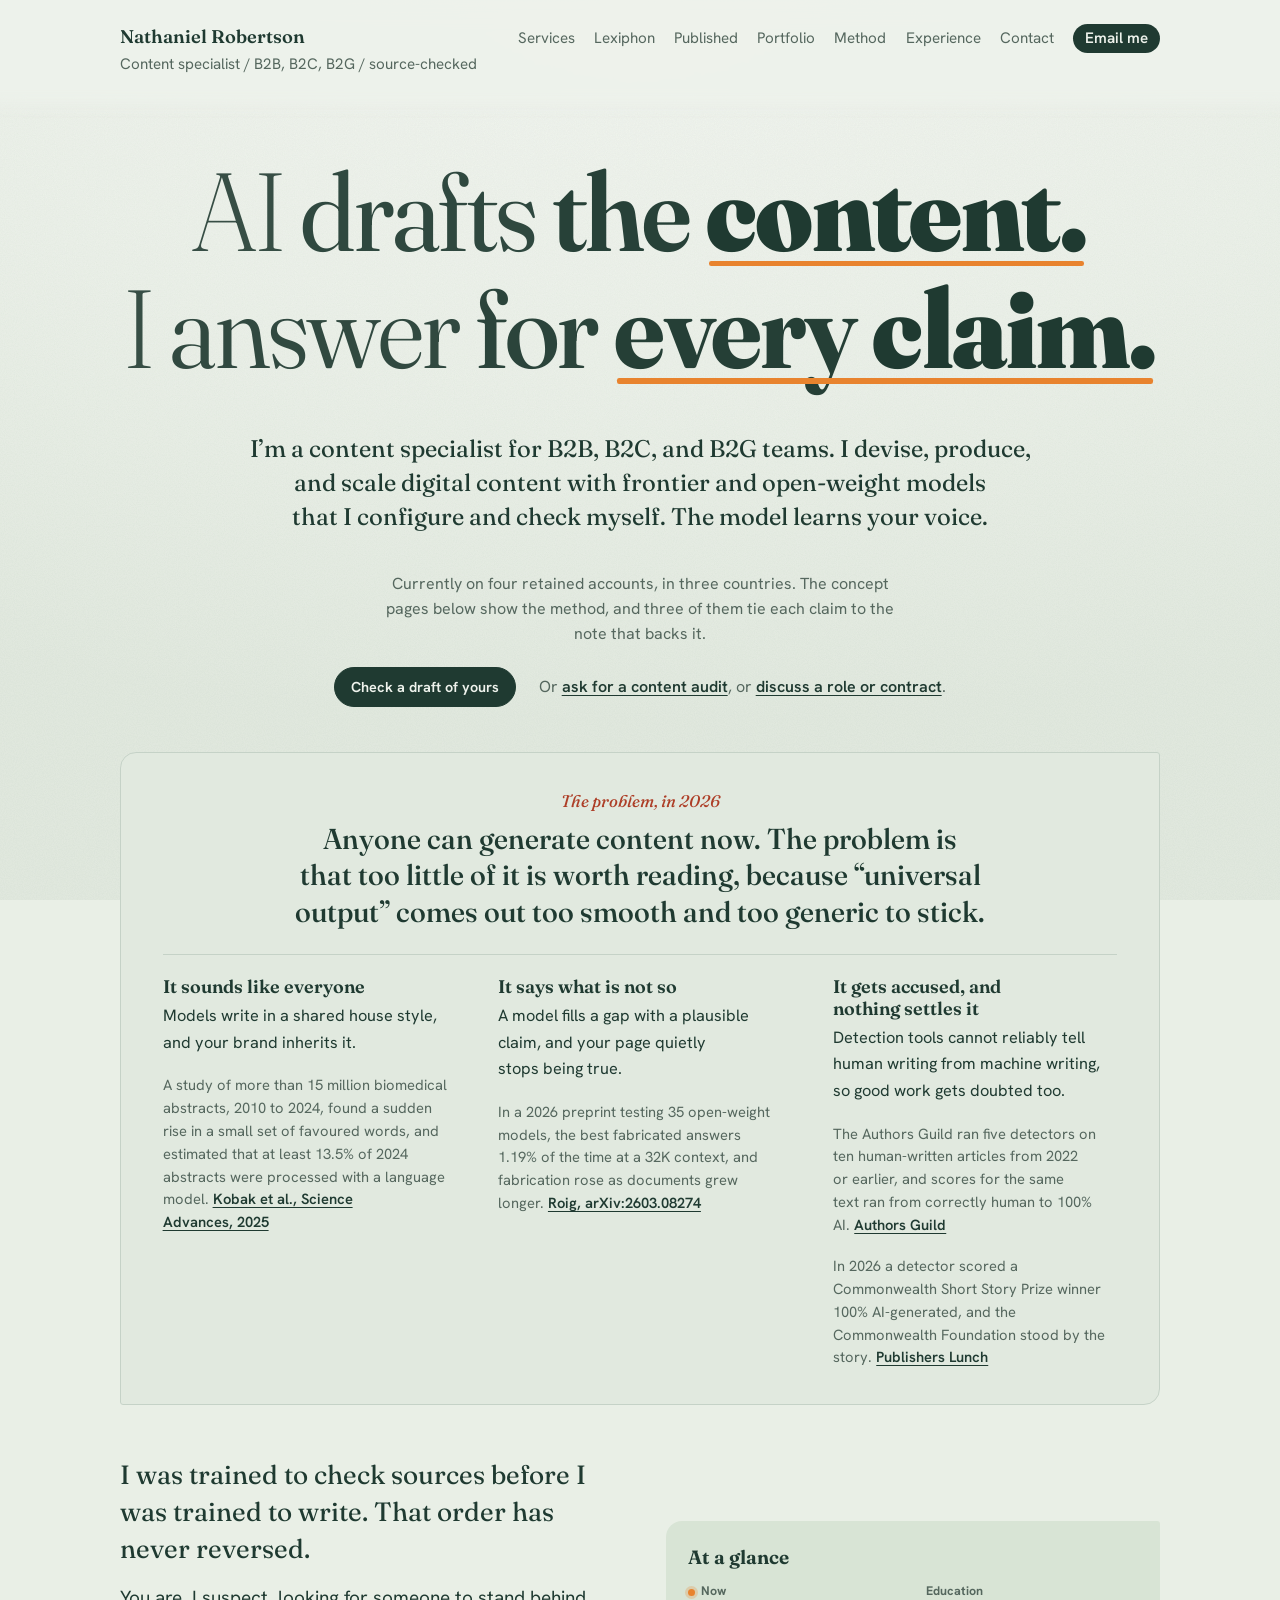
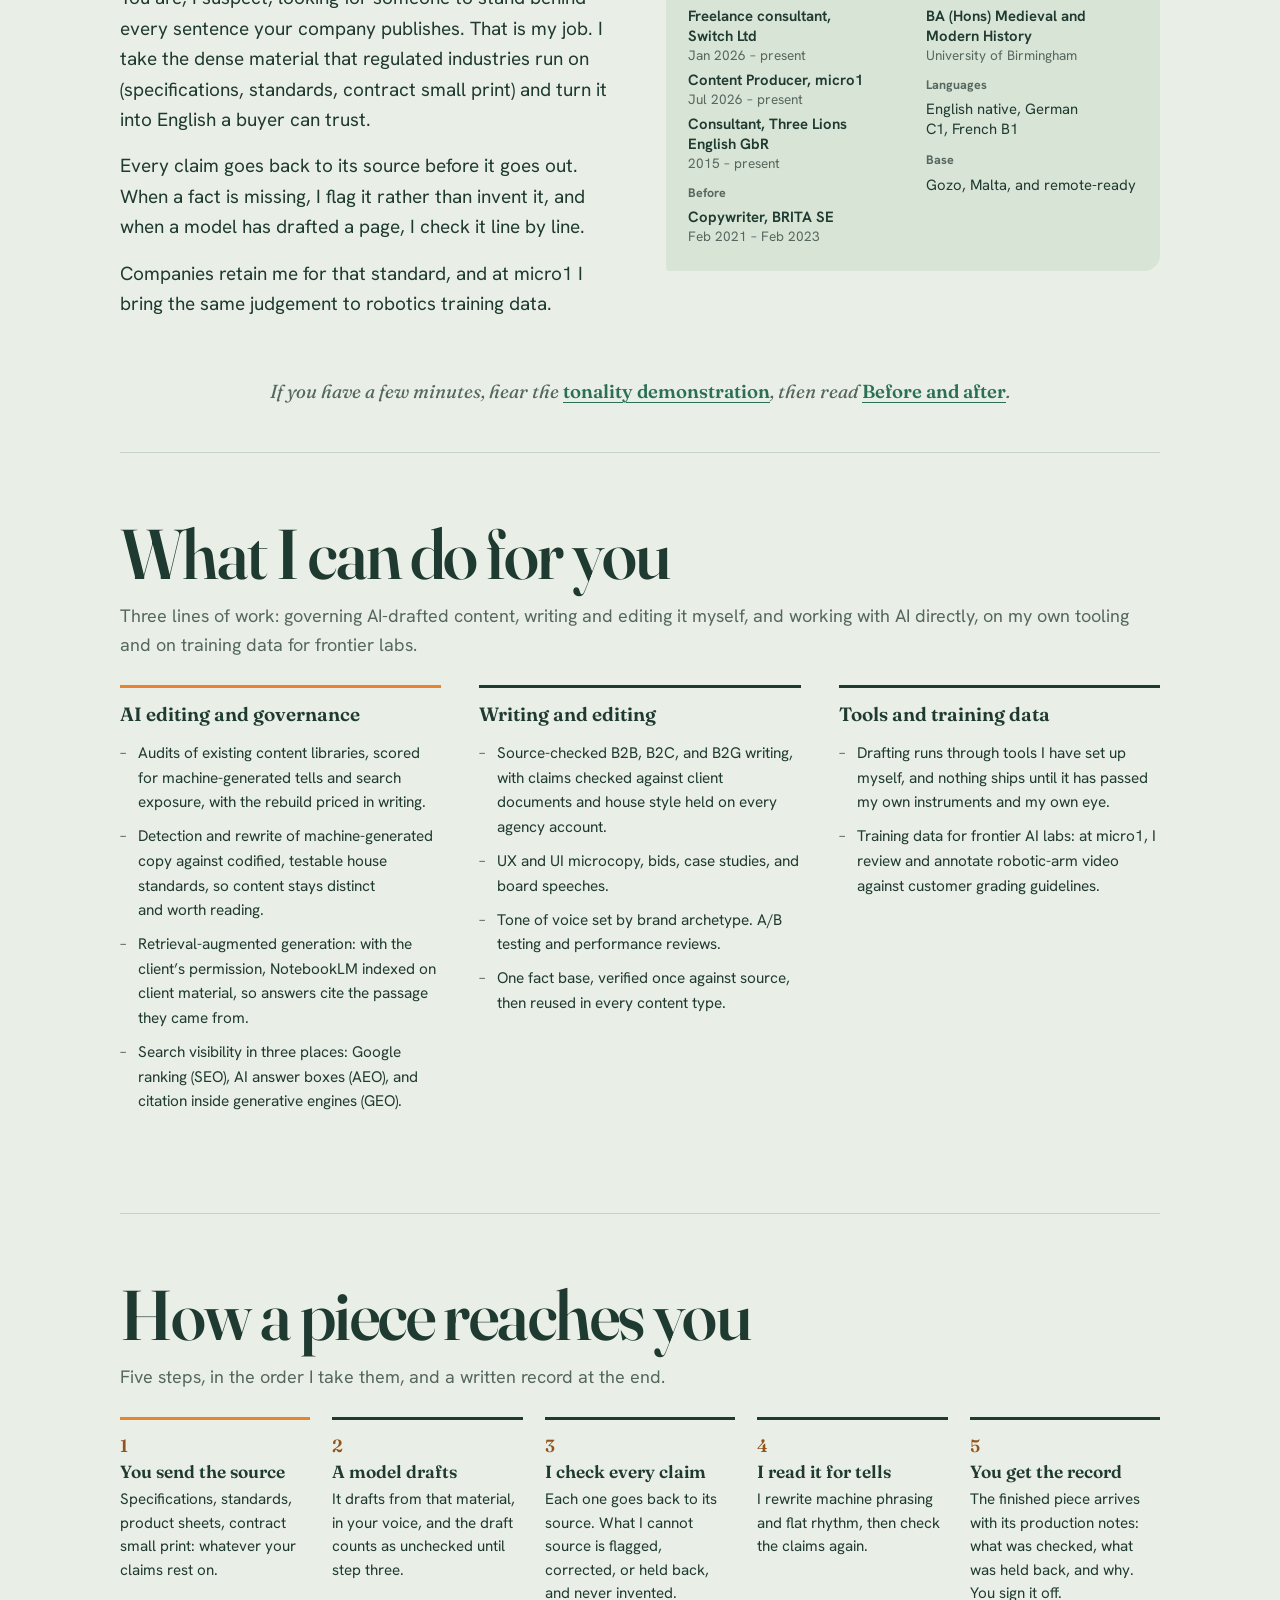
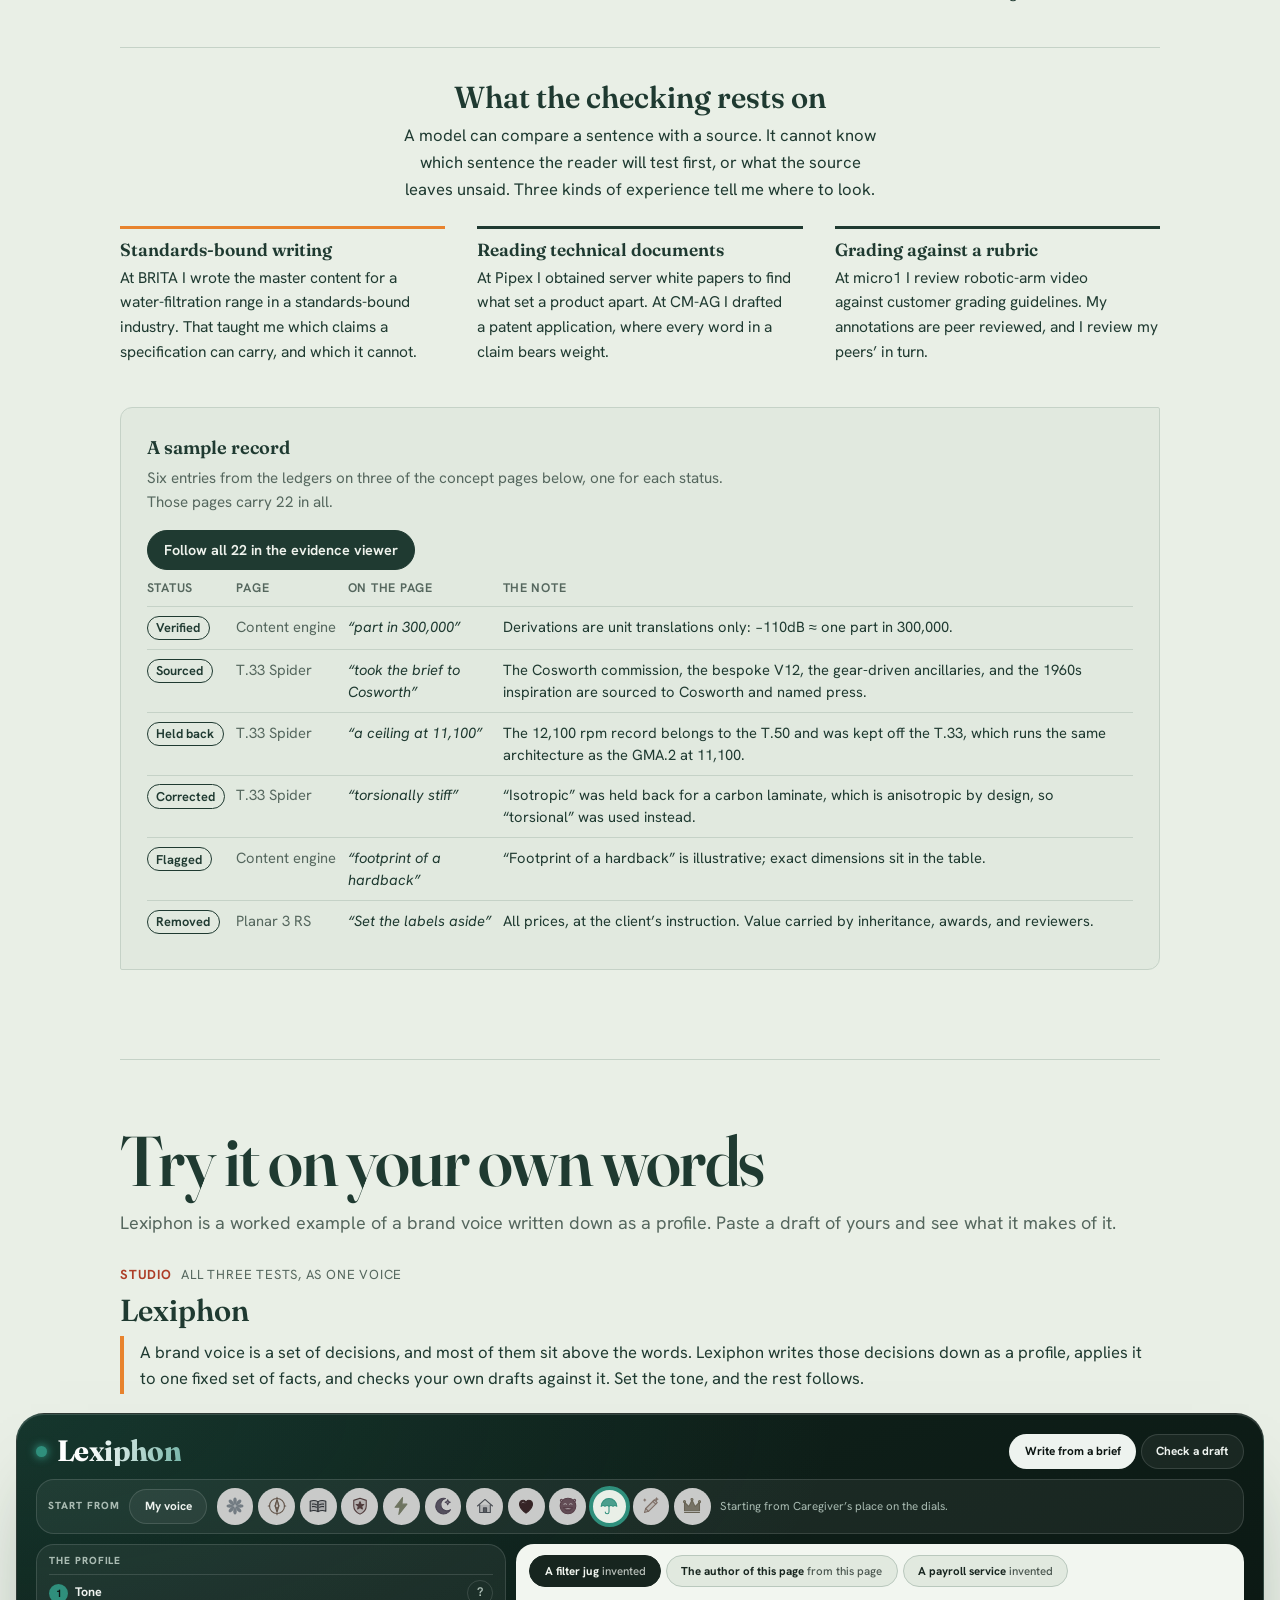
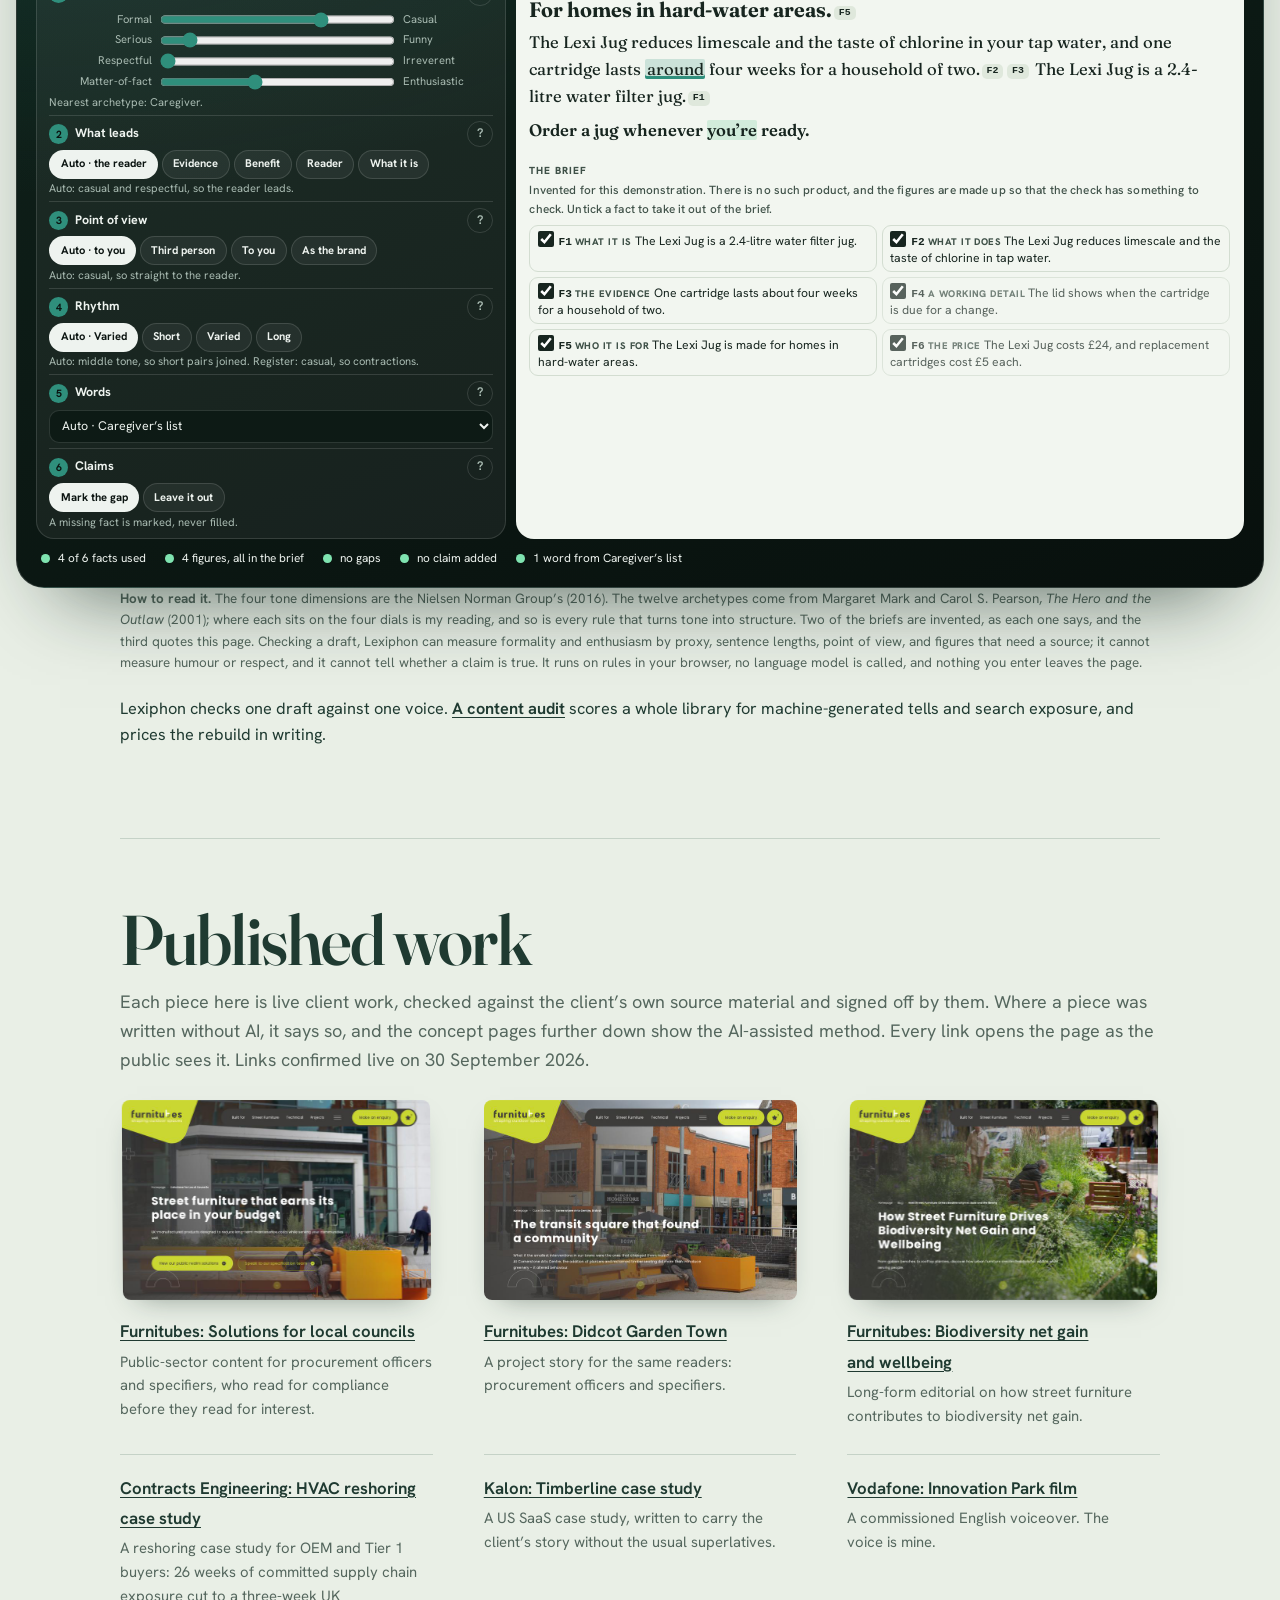
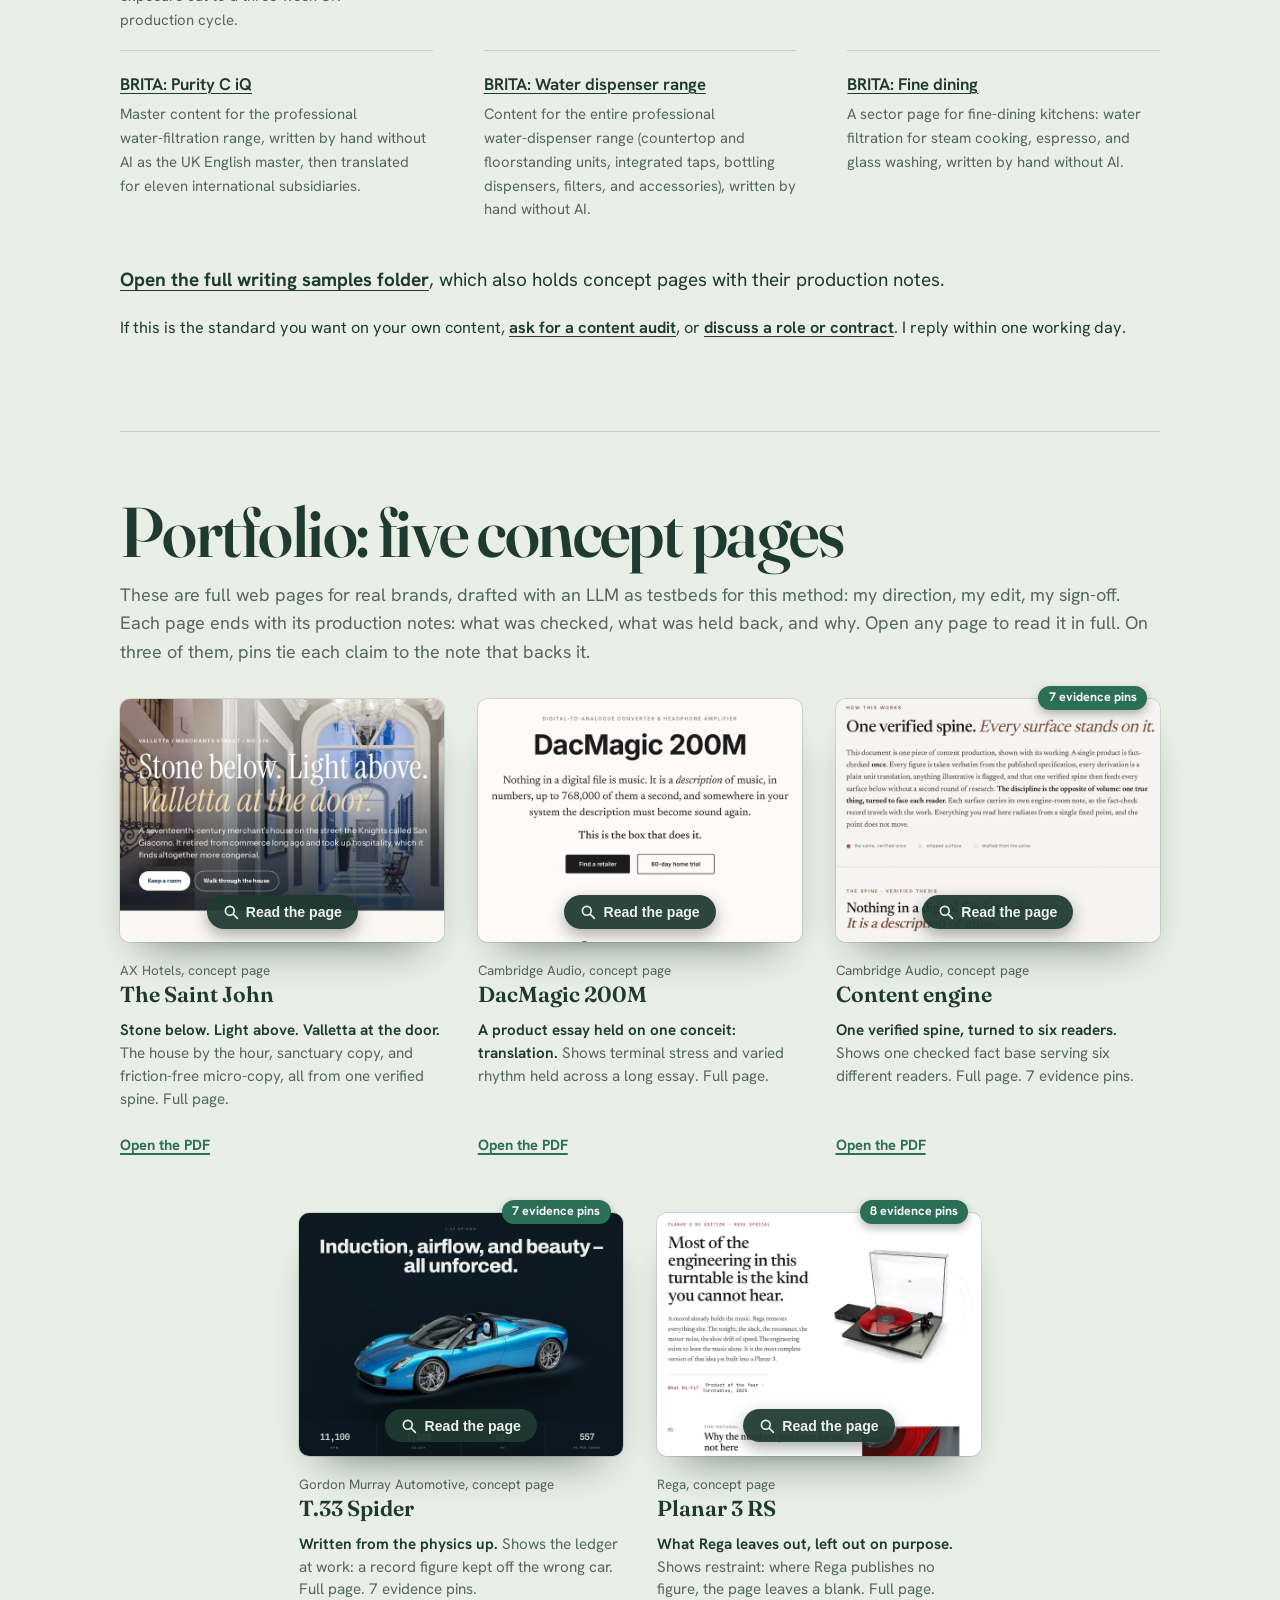
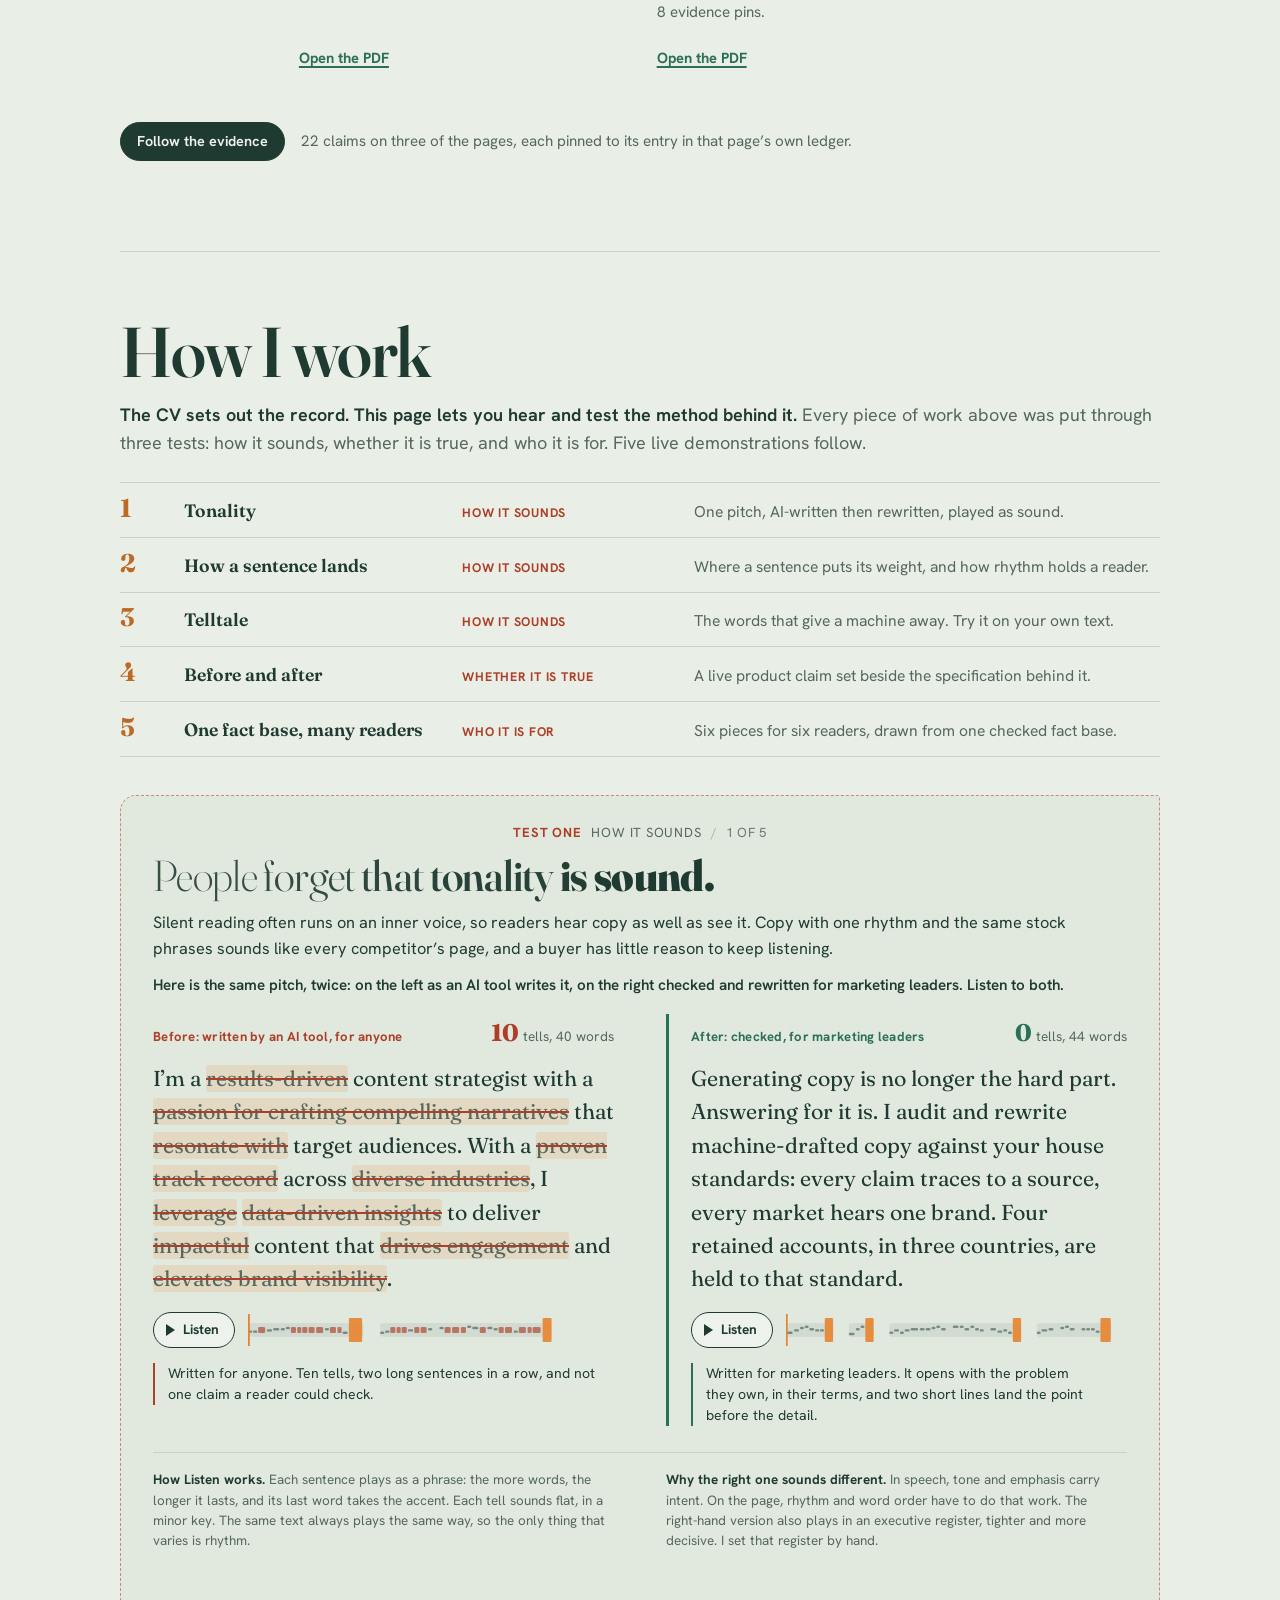
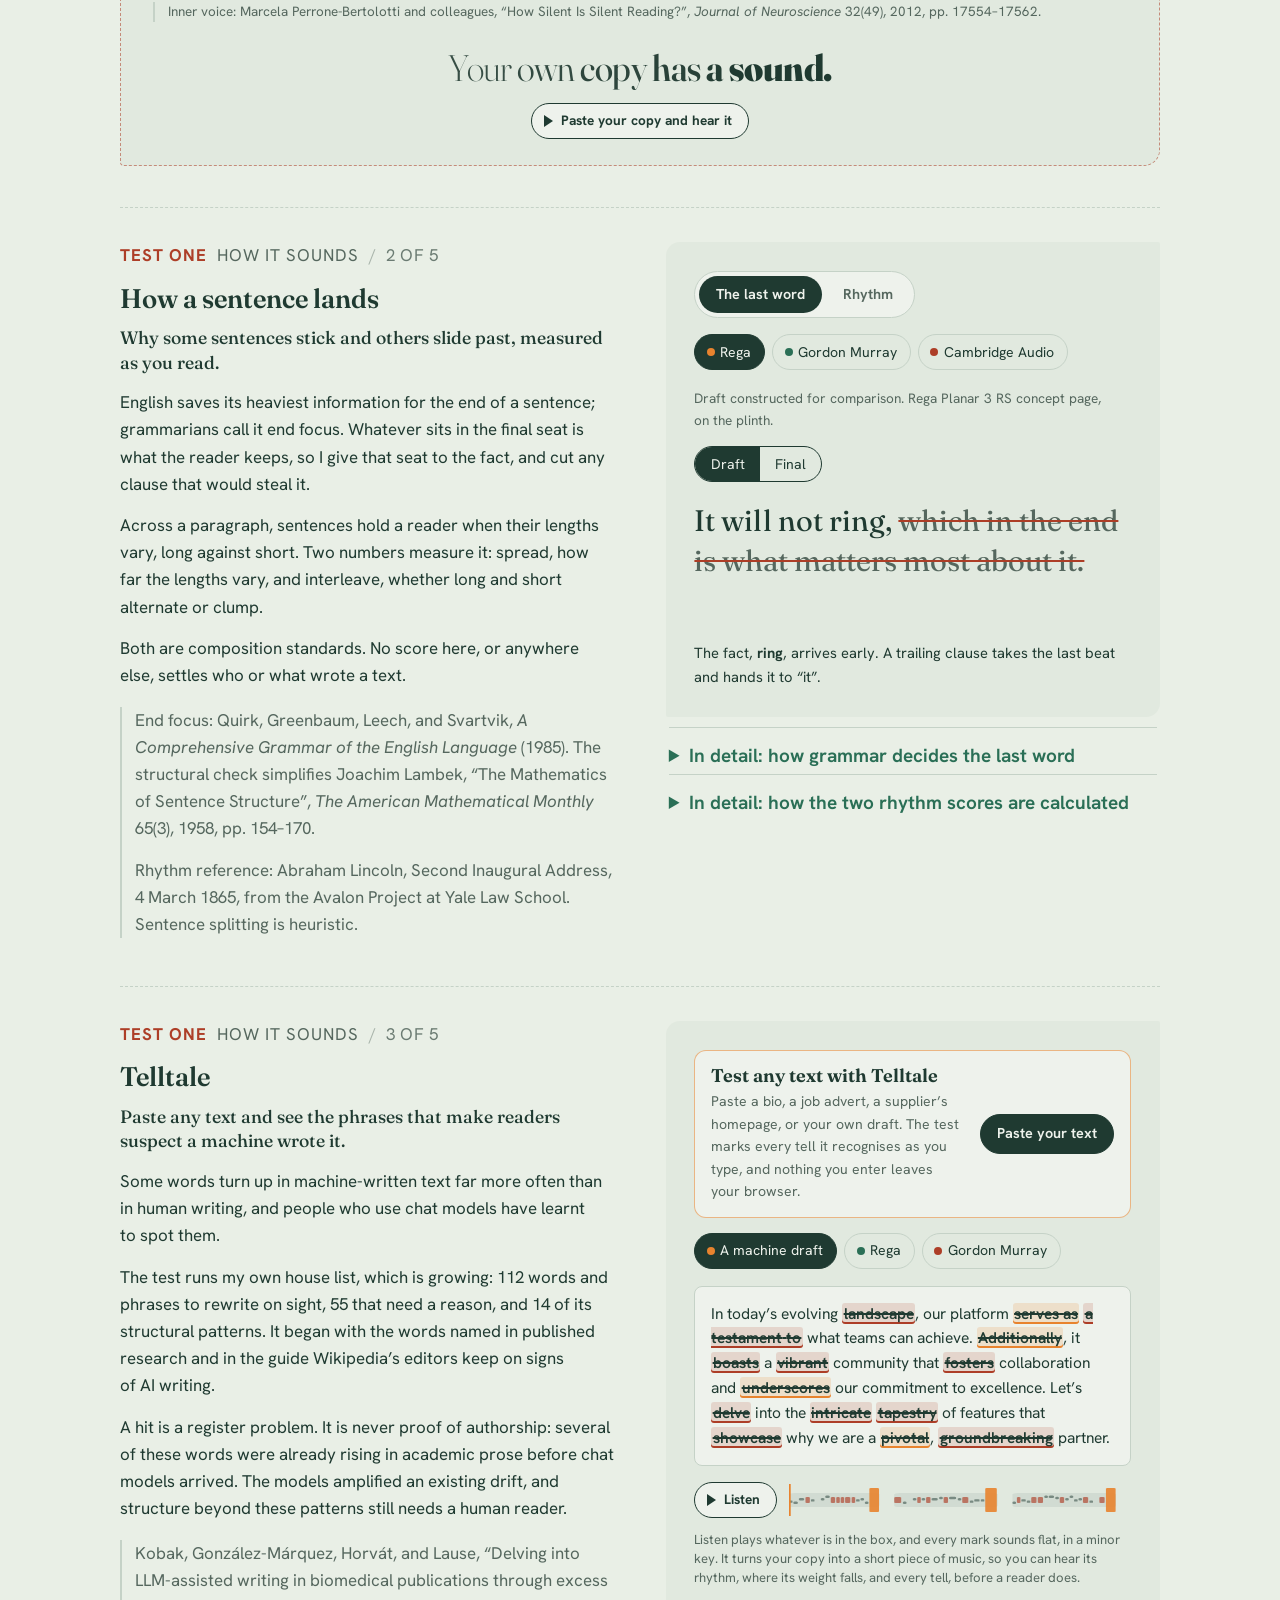
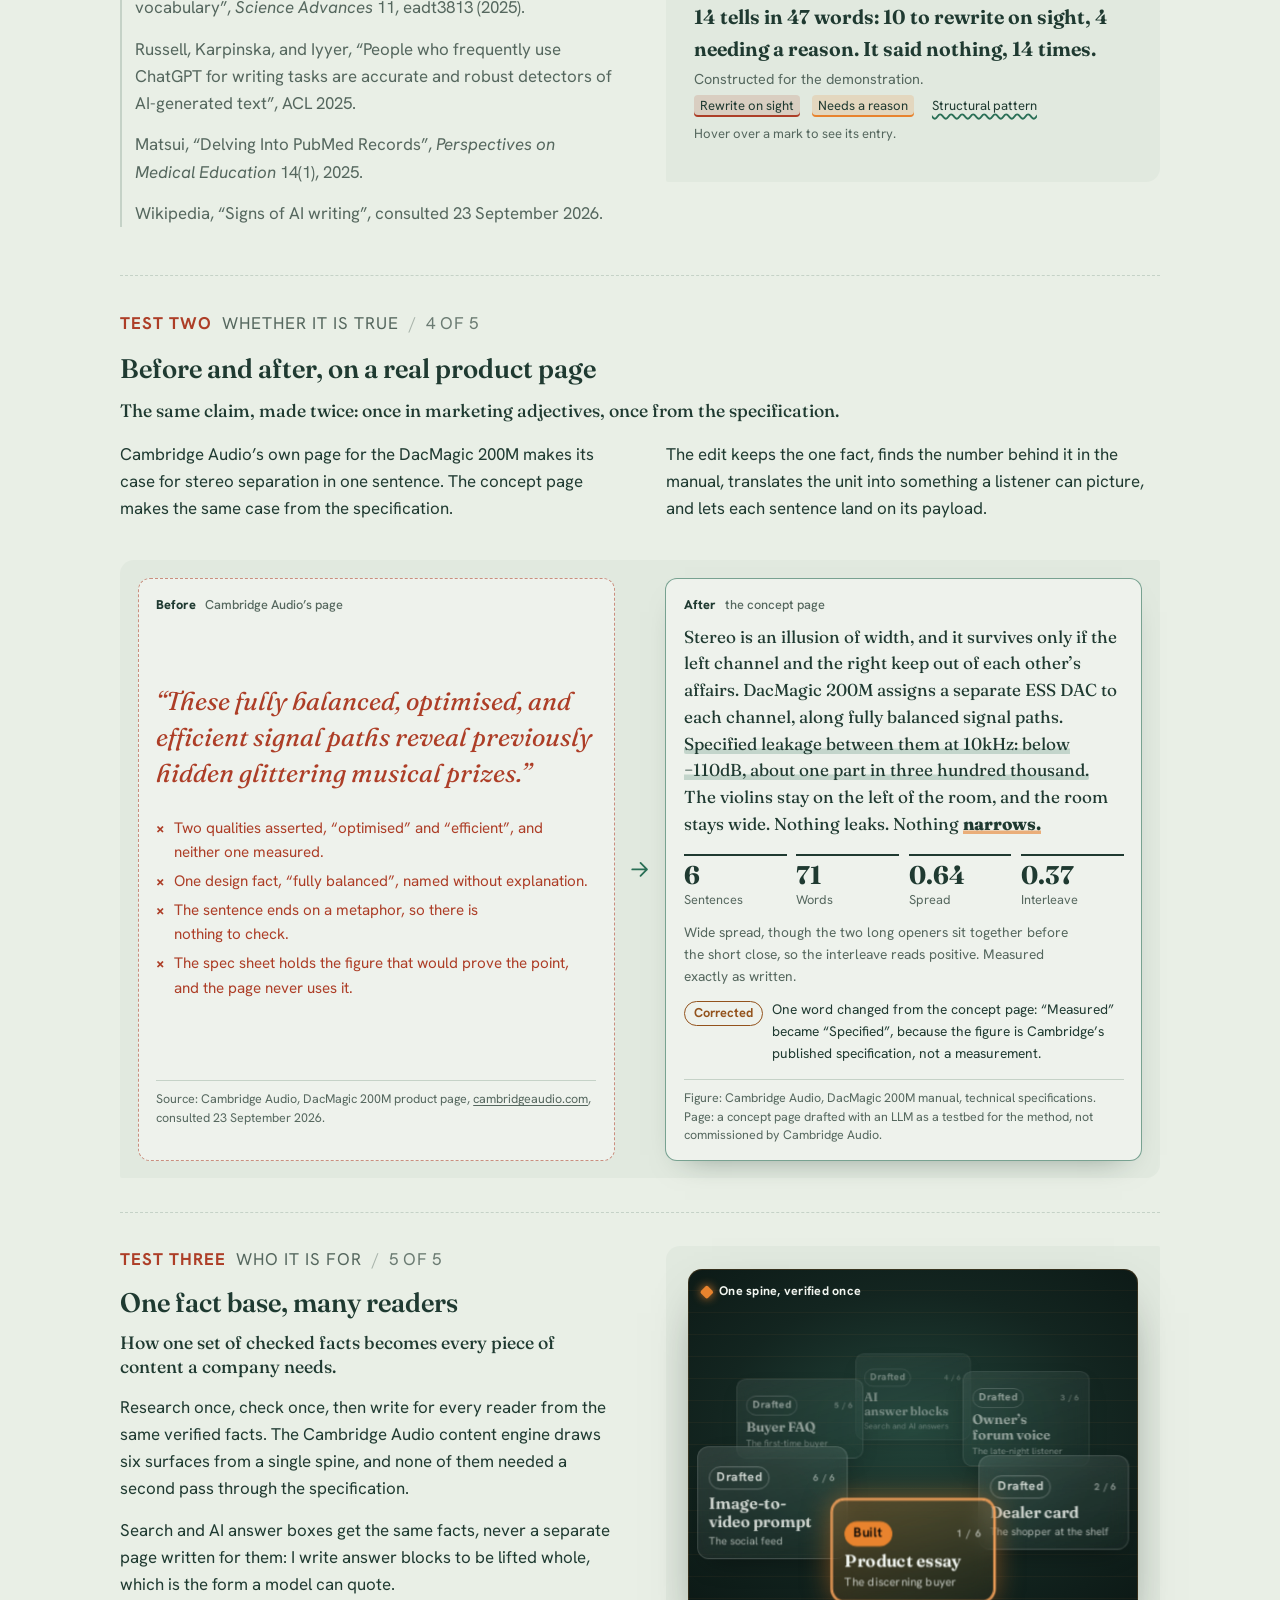
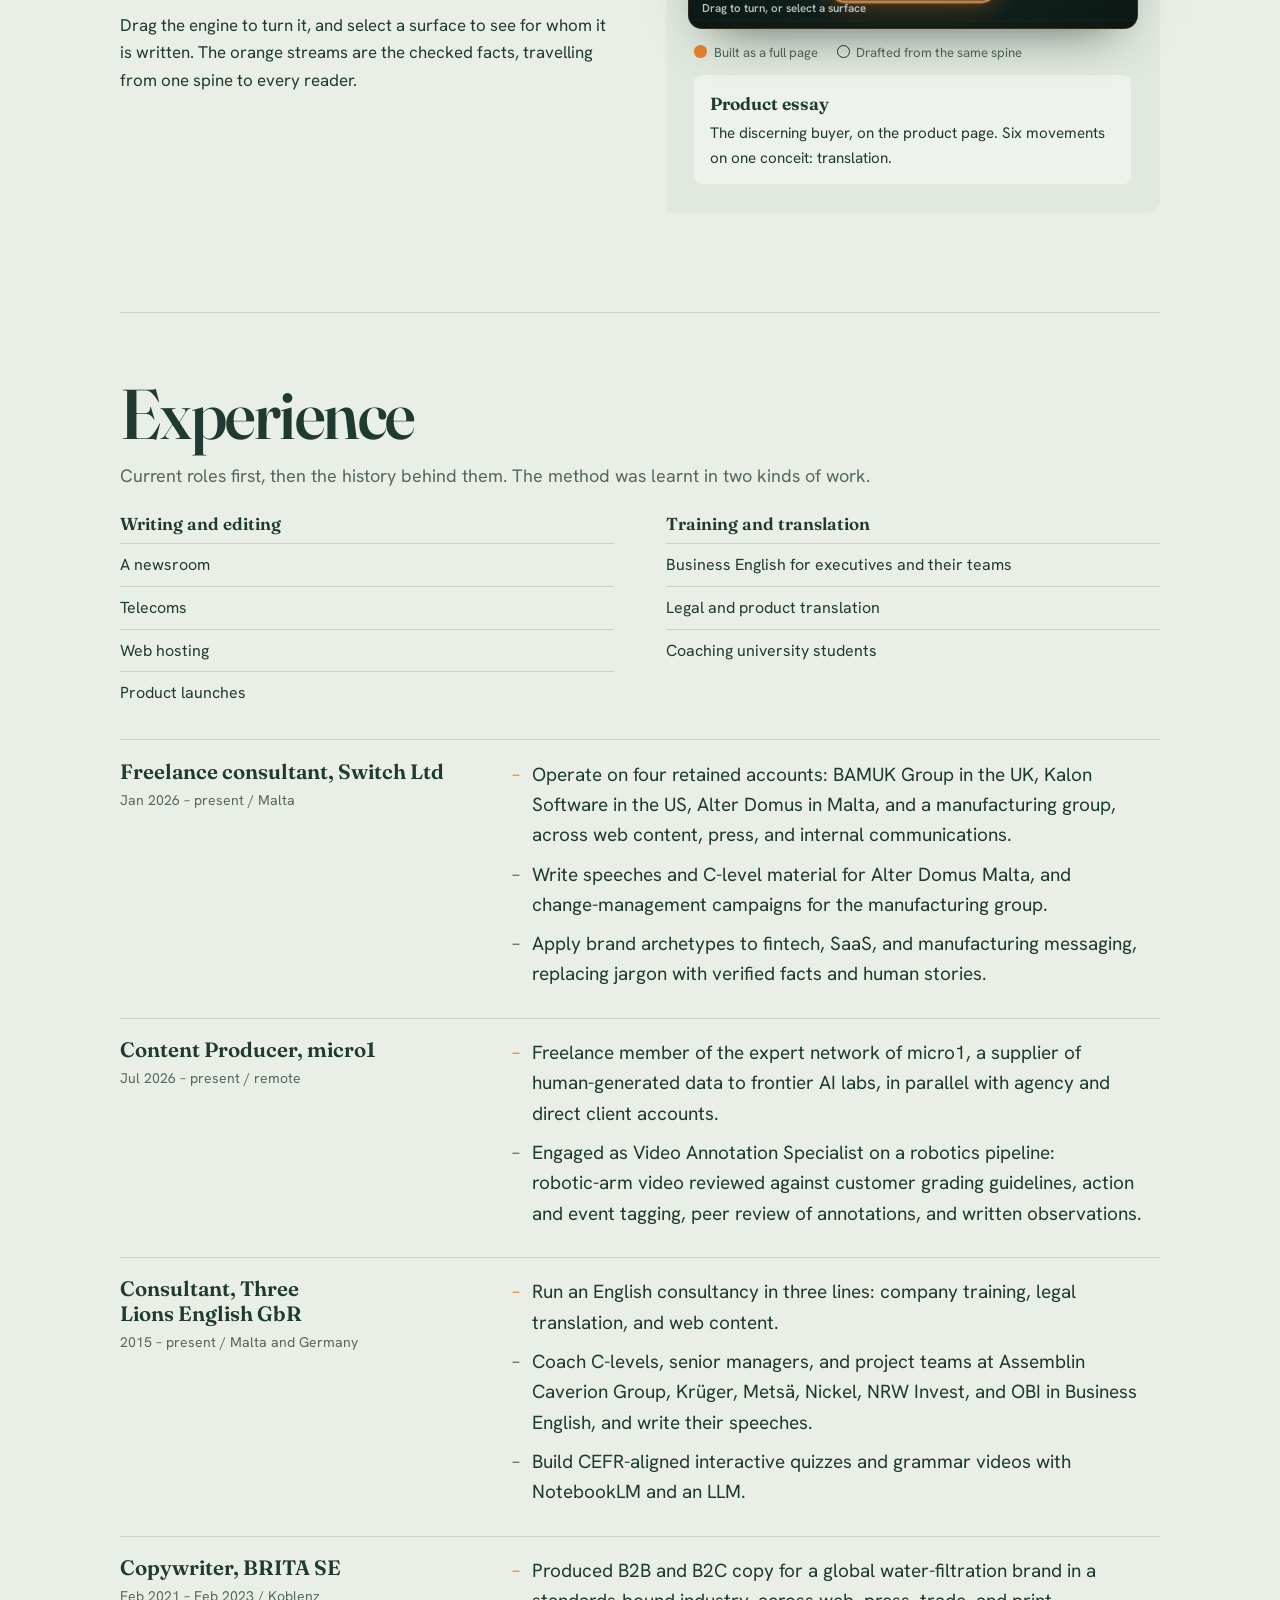
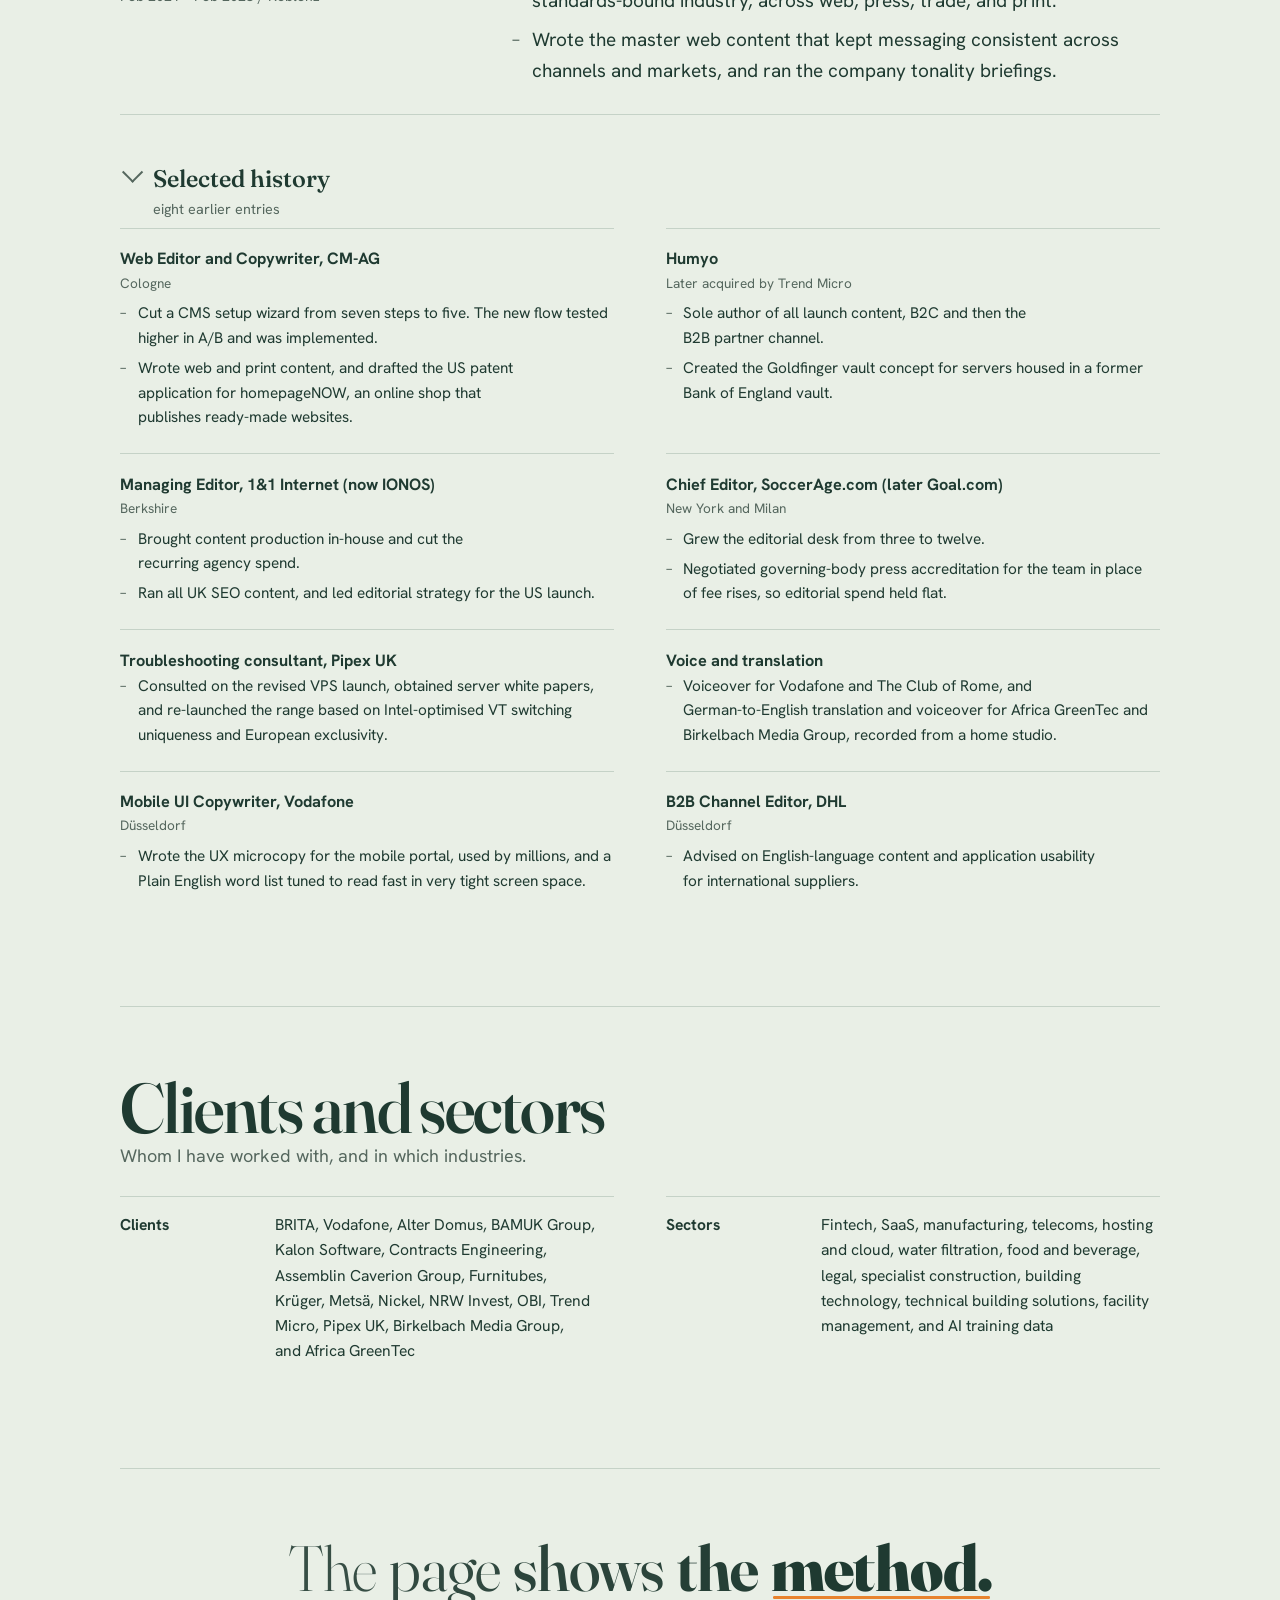
==== commit e39ebdd0: "Lexiphon result by email and print; a card for visitors from the CV; reply promise - check mode: 'Se" ====
--- a/index.html
+++ b/index.html
@@ -49,7 +49,7 @@
    "mainEntity": {
     "@id": "https://nrr-hash.github.io/Lexiphon/#person"
    },
-   "dateModified": "2026-10-01",
+   "dateModified": "2026-10-03",
    "primaryImageOfPage": {
     "@type": "ImageObject",
     "url": "https://nrr-hash.github.io/Lexiphon/images/og.png",
@@ -405,9 +405,9 @@
 <meta name="mobile-web-app-capable" content="yes">
 <meta name="apple-mobile-web-app-title" content="Lexiphon">
 <meta name="referrer" content="strict-origin-when-cross-origin">
-<link rel="stylesheet" href="css/site.css?v=d8cf4949">
-<link rel="stylesheet" href="css/studio.css?v=570e4f25" media="print" onload="this.media='all';window.dispatchEvent(new Event('resize'))">
-<noscript><link rel="stylesheet" href="css/studio.css?v=570e4f25"></noscript>
+<link rel="stylesheet" href="css/site.css?v=a9f920e0">
+<link rel="stylesheet" href="css/studio.css?v=4355ba03" media="print" onload="this.media='all';window.dispatchEvent(new Event('resize'))">
+<noscript><link rel="stylesheet" href="css/studio.css?v=4355ba03"></noscript>
 </head>
 <body>
 <a class="skip-link" href="#main">Skip to the content</a>
@@ -424,6 +424,16 @@
 </header>
 
 <main id="main" tabindex="-1">
+<aside class="from-cv" id="fromCv" aria-labelledby="fromcv-h" hidden>
+  <div class="fc-top"><h2 id="fromcv-h">From the CV</h2><button type="button" class="fc-x" id="fcX">Hide this</button></div>
+  <p class="fc-lede">The CV lists the roles. This page shows how I work, in three places.</p>
+  <ol class="fc-list">
+    <li><a href="#record" data-go="record">The sample record</a><span>Six claims from the concept pages, and what happened to each one.</span></li>
+    <li><button type="button" class="fc-link" data-evtour>The evidence viewer</button><span>22 claims on three concept pages, each pinned to its note.</span></li>
+    <li><a href="#studio" data-lx="check">Lexiphon</a><span>Check a draft of yours against a brand voice.</span></li>
+  </ol>
+</aside>
+<script>if(/[?&]from=cv(&|$)/.test(location.search)) document.getElementById("fromCv").hidden = false;</script>
 <div class="hero">
   <h1 class="headline" id="headline" aria-label="AI drafts the content. I answer for every claim.">
     <span class="line" data-ramp><span class="w" style="--wt:250;color:color-mix(in srgb, var(--ink) 55%, var(--slate))">AI</span> <span class="w" style="--wt:398;color:color-mix(in srgb, var(--ink) 70%, var(--slate))">drafts</span> <span class="w" style="--wt:626;color:color-mix(in srgb, var(--ink) 85%, var(--slate))">the</span> <span class="seat"><span class="w" style="--wt:900;color:color-mix(in srgb, var(--ink) 100%, var(--slate))">content.</span></span></span>
@@ -521,7 +531,7 @@
       <div><h4>Grading against a rubric</h4><p>At micro1 I review robotic-arm video against customer grading guidelines. My annotations are peer reviewed, and I review my peers’ in turn.</p></div>
     </div>
   </div>
-  <div class="ledger">
+  <div class="ledger" id="record">
     <p class="lg-h">A sample record</p>
     <p class="lg-lede">Six entries from the ledgers on three of the concept pages below, one for each status. Those pages carry 22 in all.</p>
     <p class="lg-act"><button type="button" class="btn" data-evtour>Follow all 22 in the evidence viewer</button></p>
@@ -600,7 +610,7 @@
     <div class="pub"><a href="https://www.brita.co.uk/fine-dining" target="_blank" rel="noopener">BRITA: Fine dining</a><p>A sector page for fine-dining kitchens: water filtration for steam cooking, espresso, and glass washing, written by hand without AI.</p></div>
   </div>
   <p style="margin-top:1.6rem"><a href="https://drive.google.com/drive/folders/1lxRFFa5DQdyaeJGtd_RvUZQ1sb_iXtae?usp=sharing" target="_blank" rel="noopener" style="font-weight:700">Open the full writing samples folder</a>, which also holds concept pages with their production notes.</p>
-  <p class="cta-mid">If this is the standard you want on your own content, <a href="mailto:nathan667@gmail.com?subject=Content%20audit">ask for a content audit</a>, or <a href="mailto:nathan667@gmail.com?subject=Role%20or%20contract">discuss a role or contract</a>.</p>
+  <p class="cta-mid">If this is the standard you want on your own content, <a href="mailto:nathan667@gmail.com?subject=Content%20audit">ask for a content audit</a>, or <a href="mailto:nathan667@gmail.com?subject=Role%20or%20contract">discuss a role or contract</a>. I reply within one working day.</p>
 </section>
 
 <section id="gallery" aria-labelledby="gallery-h">
@@ -608,7 +618,7 @@
     <h2 id="gallery-h">Portfolio: five concept pages</h2>
     <p class="spread">These are full web pages for real brands, drafted with an LLM as testbeds for this method: my direction, my edit, my sign-off. Each page ends with its production notes: what was checked, what was held back, and why. Open any page to read it in full. On three of them, pins tie each claim to the note that backs it.</p>
   </div>
-  <div class="prints"><figure class="print"><div class="p-stage"><span class="p-frame"><img class="p-prev" loading="lazy" src="images/concepts/ax-saint-john-preview.webp" width="720" height="540" alt="Top of the AX Hotels concept page: the headline “Stone below. Light above. Valletta at the door.”, its introduction, and two buttons, over an image of a hallway." decoding="async"><img hidden width="560" height="4040" id="pthumb-0" src="images/concepts/ax-saint-john-thumb.webp" alt="Concept page: AX Hotels The Saint John" decoding="async"></span><button type="button" class="p-open" data-i="0" aria-label="Read the page: AX Hotels The Saint John"><span class="p-open-l" aria-hidden="true"><svg viewBox="0 0 20 20" fill="none" stroke="currentColor" stroke-width="2" stroke-linecap="round" aria-hidden="true"><circle cx="8.5" cy="8.5" r="5.5"/><path d="M13 13l5 5"/></svg>Read the page</span></button></div><figcaption><span class="p-brand">AX Hotels, concept page</span><b class="p-t">The Saint John</b></figcaption><span class="p-cap"><b>Stone below. Light above. Valletta at the door.</b> The house by the hour, sanctuary copy, and friction-free micro-copy, all from one verified spine. Full page.</span><div class="p-acts"><a class="p-pdf" href="https://drive.google.com/file/d/1_baZn2ZP3IAgg5jib9jt7GcTERgV8uqo/view" target="_blank" rel="noopener" aria-label="Open the PDF of AX Hotels The Saint John, in a new tab">Open the PDF</a></div></figure><figure class="print"><div class="p-stage"><span class="p-frame"><img class="p-prev" loading="lazy" src="images/concepts/cambridge-dacmagic-preview.webp" width="720" height="540" alt="Top of the Cambridge Audio DacMagic 200M concept page: the product name, an introduction beginning “Nothing in a digital file is music”, and two buttons." decoding="async"><img hidden width="560" height="2529" id="pthumb-1" src="images/concepts/cambridge-dacmagic-thumb.webp" alt="Concept page: Cambridge Audio DacMagic 200M" decoding="async"></span><button type="button" class="p-open" data-i="1" aria-label="Read the page: Cambridge Audio DacMagic 200M"><span class="p-open-l" aria-hidden="true"><svg viewBox="0 0 20 20" fill="none" stroke="currentColor" stroke-width="2" stroke-linecap="round" aria-hidden="true"><circle cx="8.5" cy="8.5" r="5.5"/><path d="M13 13l5 5"/></svg>Read the page</span></button></div><figcaption><span class="p-brand">Cambridge Audio, concept page</span><b class="p-t">DacMagic 200M</b></figcaption><span class="p-cap"><b>A product essay held on one conceit: translation.</b> Shows terminal stress and varied rhythm held across a long essay. Full page.</span><div class="p-acts"><a class="p-pdf" href="https://drive.google.com/file/d/1HPbnEHVC-kvoeMkHry9_E_8r3FAEffLp/view" target="_blank" rel="noopener" aria-label="Open the PDF of Cambridge Audio DacMagic 200M, in a new tab">Open the PDF</a></div></figure><figure class="print"><div class="p-stage"><span class="p-frame"><img class="p-prev" loading="lazy" src="images/concepts/cambridge-content-engine-preview.webp" width="720" height="540" alt="Top of the Cambridge Audio content-engine concept page: the headline “One verified spine. Every surface stands on it.” and its opening paragraph." decoding="async"><img hidden width="560" height="5036" id="pthumb-2" src="images/concepts/cambridge-content-engine-thumb.webp" alt="Concept page: Cambridge Audio Content engine" decoding="async"></span><button type="button" class="p-open" data-i="2" aria-label="Read the page: Cambridge Audio Content engine"><span class="p-open-l" aria-hidden="true"><svg viewBox="0 0 20 20" fill="none" stroke="currentColor" stroke-width="2" stroke-linecap="round" aria-hidden="true"><circle cx="8.5" cy="8.5" r="5.5"/><path d="M13 13l5 5"/></svg>Read the page</span></button></div><figcaption><span class="p-brand">Cambridge Audio, concept page</span><b class="p-t">Content engine</b></figcaption><span class="p-cap"><b>One verified spine, turned to six readers.</b> Shows one checked fact base serving six different readers. Full page. 7 evidence pins.</span><div class="p-acts"><a class="p-pdf" href="https://drive.google.com/file/d/1a7M45gW0yt3dM3zTyKWJM1LUdhLc7E_n/view" target="_blank" rel="noopener" aria-label="Open the PDF of Cambridge Audio Content engine, in a new tab">Open the PDF</a></div></figure><figure class="print"><div class="p-stage"><span class="p-frame"><img class="p-prev" loading="lazy" src="images/concepts/gordon-murray-t33-preview.webp" width="720" height="540" alt="Top of the Gordon Murray Automotive T.33 Spider concept page: the headline “Induction, airflow, and beauty – all unforced.” above a blue open-top car." decoding="async"><img hidden width="560" height="2362" id="pthumb-3" src="images/concepts/gordon-murray-t33-thumb.webp" alt="Concept page: Gordon Murray Automotive T.33 Spider" decoding="async"></span><button type="button" class="p-open" data-i="3" aria-label="Read the page: Gordon Murray Automotive T.33 Spider"><span class="p-open-l" aria-hidden="true"><svg viewBox="0 0 20 20" fill="none" stroke="currentColor" stroke-width="2" stroke-linecap="round" aria-hidden="true"><circle cx="8.5" cy="8.5" r="5.5"/><path d="M13 13l5 5"/></svg>Read the page</span></button></div><figcaption><span class="p-brand">Gordon Murray Automotive, concept page</span><b class="p-t">T.33 Spider</b></figcaption><span class="p-cap"><b>Written from the physics up.</b> Shows the ledger at work: a record figure kept off the wrong car. Full page. 7 evidence pins.</span><div class="p-acts"><a class="p-pdf" href="https://drive.google.com/file/d/1YUakODtBrPsyFCTU6ymRr_GqgAlL3kZ5/view" target="_blank" rel="noopener" aria-label="Open the PDF of Gordon Murray Automotive T.33 Spider, in a new tab">Open the PDF</a></div></figure><figure class="print"><div class="p-stage"><span class="p-frame"><img class="p-prev" loading="lazy" src="images/concepts/rega-planar-3rs-preview.webp" width="720" height="540" alt="Top of the Rega Planar 3 RS concept page: the headline “Most of the engineering in this turntable is the kind you cannot hear.” beside a turntable." decoding="async"><img hidden width="560" height="4302" id="pthumb-4" src="images/concepts/rega-planar-3rs-thumb.webp" alt="Concept page: Rega Planar 3 RS" decoding="async"></span><button type="button" class="p-open" data-i="4" aria-label="Read the page: Rega Planar 3 RS"><span class="p-open-l" aria-hidden="true"><svg viewBox="0 0 20 20" fill="none" stroke="currentColor" stroke-width="2" stroke-linecap="round" aria-hidden="true"><circle cx="8.5" cy="8.5" r="5.5"/><path d="M13 13l5 5"/></svg>Read the page</span></button></div><figcaption><span class="p-brand">Rega, concept page</span><b class="p-t">Planar 3 RS</b></figcaption><span class="p-cap"><b>What Rega leaves out, left out on purpose.</b> Shows restraint: where Rega publishes no figure, the page leaves a blank. Full page. 8 evidence pins.</span><div class="p-acts"><a class="p-pdf" href="https://drive.google.com/file/d/1-J5ktl36WvCosKEDZO6PdPonC2Pf8vDG/view" target="_blank" rel="noopener" aria-label="Open the PDF of Rega Planar 3 RS, in a new tab">Open the PDF</a></div></figure></div><p class="prints-hint" aria-hidden="true">Swipe sideways for the next page.</p><p class="prints-ev"><button type="button" class="btn" id="evTour">Follow the evidence</button><span>22 claims on three of the pages, each pinned to its entry in that page&rsquo;s own ledger.</span></p>
+  <div class="prints"><figure class="print"><div class="p-stage"><span class="p-frame"><img class="p-prev" loading="lazy" src="images/concepts/ax-saint-john-preview.webp" width="720" height="540" alt="Top of the AX Hotels concept page: the headline “Stone below. Light above. Valletta at the door.”, its introduction, and two buttons, over an image of a hallway." decoding="async"><img hidden loading="lazy" width="560" height="4040" id="pthumb-0" src="images/concepts/ax-saint-john-thumb.webp" alt="Concept page: AX Hotels The Saint John" decoding="async"></span><button type="button" class="p-open" data-i="0" aria-label="Read the page: AX Hotels The Saint John"><span class="p-open-l" aria-hidden="true"><svg viewBox="0 0 20 20" fill="none" stroke="currentColor" stroke-width="2" stroke-linecap="round" aria-hidden="true"><circle cx="8.5" cy="8.5" r="5.5"/><path d="M13 13l5 5"/></svg>Read the page</span></button></div><figcaption><span class="p-brand">AX Hotels, concept page</span><b class="p-t">The Saint John</b></figcaption><span class="p-cap"><b>Stone below. Light above. Valletta at the door.</b> The house by the hour, sanctuary copy, and friction-free micro-copy, all from one verified spine. Full page.</span><div class="p-acts"><a class="p-pdf" href="https://drive.google.com/file/d/1_baZn2ZP3IAgg5jib9jt7GcTERgV8uqo/view" target="_blank" rel="noopener" aria-label="Open the PDF of AX Hotels The Saint John, in a new tab">Open the PDF</a></div></figure><figure class="print"><div class="p-stage"><span class="p-frame"><img class="p-prev" loading="lazy" src="images/concepts/cambridge-dacmagic-preview.webp" width="720" height="540" alt="Top of the Cambridge Audio DacMagic 200M concept page: the product name, an introduction beginning “Nothing in a digital file is music”, and two buttons." decoding="async"><img hidden loading="lazy" width="560" height="2529" id="pthumb-1" src="images/concepts/cambridge-dacmagic-thumb.webp" alt="Concept page: Cambridge Audio DacMagic 200M" decoding="async"></span><button type="button" class="p-open" data-i="1" aria-label="Read the page: Cambridge Audio DacMagic 200M"><span class="p-open-l" aria-hidden="true"><svg viewBox="0 0 20 20" fill="none" stroke="currentColor" stroke-width="2" stroke-linecap="round" aria-hidden="true"><circle cx="8.5" cy="8.5" r="5.5"/><path d="M13 13l5 5"/></svg>Read the page</span></button></div><figcaption><span class="p-brand">Cambridge Audio, concept page</span><b class="p-t">DacMagic 200M</b></figcaption><span class="p-cap"><b>A product essay held on one conceit: translation.</b> Shows terminal stress and varied rhythm held across a long essay. Full page.</span><div class="p-acts"><a class="p-pdf" href="https://drive.google.com/file/d/1HPbnEHVC-kvoeMkHry9_E_8r3FAEffLp/view" target="_blank" rel="noopener" aria-label="Open the PDF of Cambridge Audio DacMagic 200M, in a new tab">Open the PDF</a></div></figure><figure class="print"><div class="p-stage"><span class="p-frame"><img class="p-prev" loading="lazy" src="images/concepts/cambridge-content-engine-preview.webp" width="720" height="540" alt="Top of the Cambridge Audio content-engine concept page: the headline “One verified spine. Every surface stands on it.” and its opening paragraph." decoding="async"><img hidden loading="lazy" width="560" height="5036" id="pthumb-2" src="images/concepts/cambridge-content-engine-thumb.webp" alt="Concept page: Cambridge Audio Content engine" decoding="async"></span><button type="button" class="p-open" data-i="2" aria-label="Read the page: Cambridge Audio Content engine"><span class="p-open-l" aria-hidden="true"><svg viewBox="0 0 20 20" fill="none" stroke="currentColor" stroke-width="2" stroke-linecap="round" aria-hidden="true"><circle cx="8.5" cy="8.5" r="5.5"/><path d="M13 13l5 5"/></svg>Read the page</span></button></div><figcaption><span class="p-brand">Cambridge Audio, concept page</span><b class="p-t">Content engine</b></figcaption><span class="p-cap"><b>One verified spine, turned to six readers.</b> Shows one checked fact base serving six different readers. Full page. 7 evidence pins.</span><div class="p-acts"><a class="p-pdf" href="https://drive.google.com/file/d/1a7M45gW0yt3dM3zTyKWJM1LUdhLc7E_n/view" target="_blank" rel="noopener" aria-label="Open the PDF of Cambridge Audio Content engine, in a new tab">Open the PDF</a></div></figure><figure class="print"><div class="p-stage"><span class="p-frame"><img class="p-prev" loading="lazy" src="images/concepts/gordon-murray-t33-preview.webp" width="720" height="540" alt="Top of the Gordon Murray Automotive T.33 Spider concept page: the headline “Induction, airflow, and beauty – all unforced.” above a blue open-top car." decoding="async"><img hidden loading="lazy" width="560" height="2362" id="pthumb-3" src="images/concepts/gordon-murray-t33-thumb.webp" alt="Concept page: Gordon Murray Automotive T.33 Spider" decoding="async"></span><button type="button" class="p-open" data-i="3" aria-label="Read the page: Gordon Murray Automotive T.33 Spider"><span class="p-open-l" aria-hidden="true"><svg viewBox="0 0 20 20" fill="none" stroke="currentColor" stroke-width="2" stroke-linecap="round" aria-hidden="true"><circle cx="8.5" cy="8.5" r="5.5"/><path d="M13 13l5 5"/></svg>Read the page</span></button></div><figcaption><span class="p-brand">Gordon Murray Automotive, concept page</span><b class="p-t">T.33 Spider</b></figcaption><span class="p-cap"><b>Written from the physics up.</b> Shows the ledger at work: a record figure kept off the wrong car. Full page. 7 evidence pins.</span><div class="p-acts"><a class="p-pdf" href="https://drive.google.com/file/d/1YUakODtBrPsyFCTU6ymRr_GqgAlL3kZ5/view" target="_blank" rel="noopener" aria-label="Open the PDF of Gordon Murray Automotive T.33 Spider, in a new tab">Open the PDF</a></div></figure><figure class="print"><div class="p-stage"><span class="p-frame"><img class="p-prev" loading="lazy" src="images/concepts/rega-planar-3rs-preview.webp" width="720" height="540" alt="Top of the Rega Planar 3 RS concept page: the headline “Most of the engineering in this turntable is the kind you cannot hear.” beside a turntable." decoding="async"><img hidden loading="lazy" width="560" height="4302" id="pthumb-4" src="images/concepts/rega-planar-3rs-thumb.webp" alt="Concept page: Rega Planar 3 RS" decoding="async"></span><button type="button" class="p-open" data-i="4" aria-label="Read the page: Rega Planar 3 RS"><span class="p-open-l" aria-hidden="true"><svg viewBox="0 0 20 20" fill="none" stroke="currentColor" stroke-width="2" stroke-linecap="round" aria-hidden="true"><circle cx="8.5" cy="8.5" r="5.5"/><path d="M13 13l5 5"/></svg>Read the page</span></button></div><figcaption><span class="p-brand">Rega, concept page</span><b class="p-t">Planar 3 RS</b></figcaption><span class="p-cap"><b>What Rega leaves out, left out on purpose.</b> Shows restraint: where Rega publishes no figure, the page leaves a blank. Full page. 8 evidence pins.</span><div class="p-acts"><a class="p-pdf" href="https://drive.google.com/file/d/1-J5ktl36WvCosKEDZO6PdPonC2Pf8vDG/view" target="_blank" rel="noopener" aria-label="Open the PDF of Rega Planar 3 RS, in a new tab">Open the PDF</a></div></figure></div><p class="prints-hint" aria-hidden="true">Swipe sideways for the next page.</p><p class="prints-ev"><button type="button" class="btn" id="evTour">Follow the evidence</button><span>22 claims on three of the pages, each pinned to its entry in that page&rsquo;s own ledger.</span></p>
 </section>
 
 <section id="method" aria-labelledby="method-h">
@@ -882,6 +892,7 @@
     <a href="tel:+35699021235">+356 9902 1235</a>
   </div>
   <p class="cta-audit"><a class="btn" href="mailto:nathan667@gmail.com?subject=Content%20audit">Ask for a content audit</a><a class="btn btn-alt" href="mailto:nathan667@gmail.com?subject=Role%20or%20contract">Discuss a role or contract</a></p>
+  <p class="reply">I reply within one working day.</p>
 </section>
 </main>
 
@@ -913,13 +924,13 @@
 </dialog>
 <script id="dz-data" type="application/json">[{"id": "page-ax", "t": "AX Hotels The Saint John", "scope": "Full page", "pdf": "https://drive.google.com/file/d/1_baZn2ZP3IAgg5jib9jt7GcTERgV8uqo/view", "gap": "Excerpt continues.", "segs": [{"w": 1536, "h": 11080, "tiles": [{"k": "p0r0", "y": 0, "h": 1024}, {"k": "p0r1", "y": 1024, "h": 1024}, {"k": "p0r2", "y": 2048, "h": 1024}, {"k": "p0r3", "y": 3072, "h": 1024}, {"k": "p0r4", "y": 4096, "h": 1024}, {"k": "p0r5", "y": 5120, "h": 1024}, {"k": "p0r6", "y": 6144, "h": 1024}, {"k": "p0r7", "y": 7168, "h": 1024}, {"k": "p0r8", "y": 8192, "h": 1024}, {"k": "p0r9", "y": 9216, "h": 1024}, {"k": "p0r10", "y": 10240, "h": 840}], "hi": {"y": 9888.0, "h": 1192.0, "tiles": [{"k": "p0rh0", "y": 0.0, "h": 512.0}, {"k": "p0rh1", "y": 512.0, "h": 512.0}, {"k": "p0rh2", "y": 1024.0, "h": 168.0}]}}], "pins": []}, {"id": "page-dacmagic", "t": "Cambridge Audio DacMagic 200M", "scope": "Full page", "pdf": "https://drive.google.com/file/d/1HPbnEHVC-kvoeMkHry9_E_8r3FAEffLp/view", "gap": "Excerpt continues.", "segs": [{"w": 1400, "h": 6322, "tiles": [{"k": "p1r0", "y": 0, "h": 1024}, {"k": "p1r1", "y": 1024, "h": 1024}, {"k": "p1r2", "y": 2048, "h": 1024}, {"k": "p1r3", "y": 3072, "h": 1024}, {"k": "p1r4", "y": 4096, "h": 1024}, {"k": "p1r5", "y": 5120, "h": 1024}, {"k": "p1r6", "y": 6144, "h": 178}], "hi": {"y": 5461.0, "h": 861.0, "tiles": [{"k": "p1rh0", "y": 0.0, "h": 512.0}, {"k": "p1rh1", "y": 512.0, "h": 349.0}]}}], "pins": []}, {"id": "page-engine", "t": "Cambridge Audio Content engine", "scope": "Full page", "pdf": "https://drive.google.com/file/d/1a7M45gW0yt3dM3zTyKWJM1LUdhLc7E_n/view", "gap": "Excerpt continues.", "segs": [{"w": 1375, "h": 12365, "tiles": [{"k": "p2s0t0", "y": 0, "h": 1024}, {"k": "p2s0t1", "y": 1024, "h": 1024}, {"k": "p2s0t2", "y": 2048, "h": 1024}, {"k": "p2s0t3", "y": 3072, "h": 1024}, {"k": "p2s0t4", "y": 4096, "h": 1024}, {"k": "p2s0t5", "y": 5120, "h": 1024}, {"k": "p2s0t6", "y": 6144, "h": 1024}, {"k": "p2s0t7", "y": 7168, "h": 1024}, {"k": "p2s0t8", "y": 8192, "h": 1024}, {"k": "p2s0t9", "y": 9216, "h": 1024}, {"k": "p2s0t10", "y": 10240, "h": 1024}, {"k": "p2s0t11", "y": 11264, "h": 1024}, {"k": "p2s0t12", "y": 12288, "h": 77}], "hi": {"y": 11104.0, "h": 1261.0, "tiles": [{"k": "p2h0", "y": 0.0, "h": 512.0}, {"k": "p2h1", "y": 512.0, "h": 512.0}, {"k": "p2h2", "y": 1024.0, "h": 237.0}]}}], "pins": [{"i": 0, "st": "ver", "g": "✓", "x": 60.745, "y": 5.998, "hl": [[24.242, 5.816, 36.351, 0.363]]}, {"i": 1, "st": "ver", "g": "✓", "x": 35.802, "y": 13.165, "hl": [[82.474, 12.479, 3.571, 0.462], [12.197, 12.934, 23.454, 0.462]]}, {"i": 2, "st": "ver", "g": "✓", "x": 12.368, "y": 19.252, "hl": [[27.467, 18.856, 3.956, 0.261], [6.97, 19.121, 5.247, 0.261]]}, {"i": 3, "st": "ver", "g": "✓", "x": 15.991, "y": 20.187, "hl": [[6.97, 20.056, 8.869, 0.261]]}, {"i": 4, "st": "flag", "g": "!", "x": 57.936, "y": 43.413, "hl": [[16.856, 43.252, 40.929, 0.321]]}, {"i": 5, "st": "flag", "g": "!", "x": 50.608, "y": 52.277, "hl": [[33.106, 52.128, 17.351, 0.297]]}, {"i": 6, "st": "flag", "g": "!", "x": 44.956, "y": 71.064, "hl": [[11.174, 70.825, 33.63, 0.478]]}]}, {"id": "page-t33", "t": "Gordon Murray Automotive T.33 Spider", "scope": "Full page", "pdf": "https://drive.google.com/file/d/1YUakODtBrPsyFCTU6ymRr_GqgAlL3kZ5/view", "gap": "Excerpt continues.", "segs": [{"w": 1400, "h": 5904, "tiles": [{"k": "p3s0t0", "y": 0, "h": 1024}, {"k": "p3s0t1", "y": 1024, "h": 1024}, {"k": "p3s0t2", "y": 2048, "h": 1024}, {"k": "p3s0t3", "y": 3072, "h": 1024}, {"k": "p3s0t4", "y": 4096, "h": 1024}, {"k": "p3s0t5", "y": 5120, "h": 784}], "hi": {"y": 5574.0, "h": 330.0, "tiles": [{"k": "p3h0", "y": 0.0, "h": 330.0}]}}], "pins": [{"i": 7, "st": "src", "g": "§", "x": 35.853, "y": 31.779, "hl": [[22.94, 31.559, 12.821, 0.441]]}, {"i": 8, "st": "held", "g": "–", "x": 73.154, "y": 32.652, "hl": [[63.981, 32.432, 9.08, 0.441]]}, {"i": 9, "st": "src", "g": "§", "x": 29.89, "y": 35.945, "hl": [[20.648, 35.725, 9.149, 0.441]]}, {"i": 10, "st": "corr", "g": "↺", "x": 35.721, "y": 47.944, "hl": [[28.009, 47.712, 7.619, 0.462]]}, {"i": 11, "st": "held", "g": "–", "x": 90.93, "y": 55.468, "hl": [[70.509, 55.237, 20.328, 0.462]]}, {"i": 12, "st": "held", "g": "–", "x": 9.957, "y": 69.859, "hl": [[32.454, 69.167, 11.86, 0.462], [4.815, 69.628, 5.05, 0.462]]}, {"i": 13, "st": "ver", "g": "✓", "x": 71.422, "y": 77.968, "hl": [[51.481, 77.753, 19.848, 0.43]]}]}, {"id": "page-rega", "t": "Rega Planar 3 RS", "scope": "Full page", "pdf": "https://drive.google.com/file/d/1-J5ktl36WvCosKEDZO6PdPonC2Pf8vDG/view", "gap": "Excerpt continues.", "segs": [{"w": 1400, "h": 10756, "tiles": [{"k": "p4s0t0", "y": 0, "h": 1024}, {"k": "p4s0t1", "y": 1024, "h": 1024}, {"k": "p4s0t2", "y": 2048, "h": 1024}, {"k": "p4s0t3", "y": 3072, "h": 1024}, {"k": "p4s0t4", "y": 4096, "h": 1024}, {"k": "p4s0t5", "y": 5120, "h": 1024}, {"k": "p4s0t6", "y": 6144, "h": 1024}, {"k": "p4s0t7", "y": 7168, "h": 1024}, {"k": "p4s0t8", "y": 8192, "h": 1024}, {"k": "p4s0t9", "y": 9216, "h": 1024}, {"k": "p4s0t10", "y": 10240, "h": 516}], "hi": {"y": 9566.0, "h": 1190.0, "tiles": [{"k": "p4h0", "y": 0.0, "h": 512.0}, {"k": "p4h1", "y": 512.0, "h": 512.0}, {"k": "p4h2", "y": 1024.0, "h": 166.0}]}}], "pins": [{"i": 14, "st": "ver", "g": "✓", "x": 25.747, "y": 14.238, "hl": [[36.975, 13.72, 16.497, 0.338], [18.827, 14.069, 6.796, 0.338]]}, {"i": 15, "st": "ver", "g": "✓", "x": 69.223, "y": 32.158, "hl": [[83.794, 31.829, 7.03, 0.271], [63.386, 32.022, 5.713, 0.271]]}, {"i": 16, "st": "held", "g": "–", "x": 59.511, "y": 41.263, "hl": [[34.66, 41.094, 24.727, 0.338]]}, {"i": 17, "st": "held", "g": "–", "x": 48.803, "y": 48.661, "hl": [[23.364, 48.491, 25.315, 0.338]]}, {"i": 18, "st": "ver", "g": "✓", "x": 63.826, "y": 49.902, "hl": [[55.216, 49.732, 8.486, 0.338]]}, {"i": 19, "st": "rem", "g": "×", "x": 27.758, "y": 56.444, "hl": [[14.568, 56.275, 13.067, 0.338]]}, {"i": 20, "st": "held", "g": "–", "x": 43.157, "y": 72.037, "hl": [[32.16, 71.875, 10.873, 0.326]]}, {"i": 21, "st": "ver", "g": "✓", "x": 56.395, "y": 75.529, "hl": [[32.716, 75.359, 23.556, 0.338]]}]}]</script>
 <script id="dz-evid" type="application/json">[{"p": "page-engine", "doc": "Cambridge Audio Content engine", "st": "ver", "lab": "Verified", "q": "figure is taken verbatim from the published", "n": "All figures verbatim from the published DacMagic 200M specification, cambridgeaudio.com, 12 June 2026."}, {"p": "page-engine", "doc": "Cambridge Audio Content engine", "st": "ver", "lab": "Verified", "q": "up to 768,000 a second", "n": "Derivations are unit translations only: 768kHz = 768,000 samples a second."}, {"p": "page-engine", "doc": "Cambridge Audio Content engine", "st": "ver", "lab": "Verified", "q": "part in 300,000", "n": "Derivations are unit translations only: −110dB ≈ one part in 300,000."}, {"p": "page-engine", "doc": "Cambridge Audio Content engine", "st": "ver", "lab": "Verified", "q": "part in 200,000", "n": "Derivations are unit translations only: 0.0005% = 1 part in 200,000."}, {"p": "page-engine", "doc": "Cambridge Audio Content engine", "st": "flag", "lab": "Flagged", "q": "what actually changes when you add a dedicated DAC", "n": "Owner voice is a drafted persona, not a real review. So labelled."}, {"p": "page-engine", "doc": "Cambridge Audio Content engine", "st": "flag", "lab": "Flagged", "q": "footprint of a hardback", "n": "“Footprint of a hardback” is illustrative; exact dimensions sit in the table."}, {"p": "page-engine", "doc": "Cambridge Audio Content engine", "st": "flag", "lab": "Flagged", "q": "The photograph is the spine", "n": "Illustrative prompt structure, to be executed later, not yet generated output. Tools move fast."}, {"p": "page-t33", "doc": "Gordon Murray Automotive T.33 Spider", "st": "src", "lab": "Sourced", "q": "took the brief to Cosworth", "n": "The Cosworth commission, the bespoke V12, the gear-driven ancillaries, and the 1960s inspiration are sourced to Cosworth and named press."}, {"p": "page-t33", "doc": "Gordon Murray Automotive T.33 Spider", "st": "held", "lab": "Held back", "q": "a ceiling at 11,100", "n": "The 12,100 rpm record belongs to the T.50 and was kept off the T.33, which runs the same architecture as the GMA.2 at 11,100."}, {"p": "page-t33", "doc": "Gordon Murray Automotive T.33 Spider", "st": "src", "lab": "Sourced", "q": "V12s of the 1960s", "n": "The Cosworth commission, the bespoke V12, the gear-driven ancillaries, and the 1960s inspiration are sourced to Cosworth and named press."}, {"p": "page-t33", "doc": "Gordon Murray Automotive T.33 Spider", "st": "corr", "lab": "Corrected", "q": "torsionally stiff", "n": "“Isotropic” was held back for a carbon laminate, which is anisotropic by design, so “torsional” was used instead."}, {"p": "page-t33", "doc": "Gordon Murray Automotive T.33 Spider", "st": "held", "lab": "Held back", "q": "The downforce here is made underneath", "n": "“Shear” at a front splitter was held back on veracity grounds: the car does not have one."}, {"p": "page-t33", "doc": "Gordon Murray Automotive T.33 Spider", "st": "held", "lab": "Held back", "q": "The gearbox is an Xtrac six-speed", "n": "The gearbox mass was held back on veracity grounds: an unsourced number."}, {"p": "page-t33", "doc": "Gordon Murray Automotive T.33 Spider", "st": "ver", "lab": "Verified", "q": "Every figure traced to the Gordon Murray", "n": "Every figure traced to the Gordon Murray Automotive T.33 Spider technical specification and launch release."}, {"p": "page-rega", "doc": "Rega Planar 3 RS", "st": "ver", "lab": "Verified", "q": "talked about frequency response", "n": "Quotes verbatim and attributed."}, {"p": "page-rega", "doc": "Rega Planar 3 RS", "st": "ver", "lab": "Verified", "q": "one or two microns", "n": "Every figure traced to Rega’s own deck, arm, and cartridge pages, or to a named review."}, {"p": "page-rega", "doc": "Rega Planar 3 RS", "st": "held", "lab": "Held back", "q": "The Reference EBLT is the very belt", "n": "Marketing superlatives I could not source to Rega directly, a “most powerful magnet” line and a dealer’s belt percentage, left out rather than repeated."}, {"p": "page-rega", "doc": "Rega Planar 3 RS", "st": "held", "lab": "Held back", "q": "the magnet the range is built around", "n": "Marketing superlatives I could not source to Rega directly, a “most powerful magnet” line and a dealer’s belt percentage, left out rather than repeated."}, {"p": "page-rega", "doc": "Rega Planar 3 RS", "st": "ver", "lab": "Verified", "q": "1,275 turns", "n": "Every figure traced to Rega’s own deck, arm, and cartridge pages, or to a named review."}, {"p": "page-rega", "doc": "Rega Planar 3 RS", "st": "rem", "lab": "Removed", "q": "Set the labels aside", "n": "All prices, at the client’s instruction. Value carried by inheritance, awards, and reviewers."}, {"p": "page-rega", "doc": "Rega Planar 3 RS", "st": "held", "lab": "Held back", "q": "Not published", "n": "Wow and flutter and rumble left blank, as Rega leaves them. No forum number borrowed to fill the gap."}, {"p": "page-rega", "doc": "Rega Planar 3 RS", "st": "ver", "lab": "Verified", "q": "Product of the Year for turntables", "n": "What Hi-Fi Product of the Year (turntables) 2025 and Roy Gandy’s Outstanding Contribution Award, confirmed against What Hi-Fi and Rega’s own report."}]</script>
-<script src="js/page.js?v=12f2254c" defer></script>
+<script src="js/page.js?v=a0c8e35a" defer></script>
 <script src="js/viewer.js?v=0efe5a43" defer></script>
 <script src="js/listen.js?v=c2c468d3" defer></script>
 <script src="js/lexicon.js?v=7a0beba2" defer></script>
 <script src="js/engine.js?v=fe467452" defer></script>
 <script src="js/brand.js?v=66087800" defer></script>
-<script src="js/studio.js?v=82323bc8" defer></script>
+<script src="js/studio.js?v=be3f502e" defer></script>
 <script src="js/pwa.js?v=4f5d0457" defer></script>
 </body>
 </html>
--- a/css/site.css
+++ b/css/site.css
@@ -812,3 +812,19 @@
 .cta-mid a{font-weight:650;text-underline-offset:.2em}
 .lg-act{margin:1rem 0 0}
 @media print{.cta-mid,.lg-act{display:none!important}}
+
+/* arriving from the CV: three proofs, before the hero */
+.from-cv{margin:clamp(.8rem,2vw,1.4rem) 0 0;padding:clamp(1rem,2.4vw,1.4rem) clamp(1rem,2.6vw,1.6rem);background:var(--paper-2);border:1px solid var(--rule);border-left:4px solid var(--amber);border-radius:12px 2px 12px 2px}
+.from-cv[hidden]{display:none}
+.fc-top{display:flex;justify-content:space-between;align-items:baseline;gap:1rem}
+.from-cv h2{margin:0;font-family:var(--display);font-variation-settings:"opsz" 36,"wght" 620;font-size:1.15rem}
+.fc-x{font:inherit;font-size:.85rem;color:var(--slate);background:none;border:0;padding:.2rem 0;cursor:pointer;text-decoration:underline;text-underline-offset:.2em}
+.fc-lede{margin:.3rem 0 .8rem;font-size:1rem}
+.fc-list{list-style:none;margin:0;padding:0;display:grid;grid-template-columns:repeat(3,minmax(0,1fr));gap:.8rem 1.4rem}
+.fc-list li{display:flex;flex-direction:column;gap:.15rem;border-top:1px solid var(--rule);padding-top:.5rem}
+.fc-list a,.fc-link{font:inherit;font-weight:650;color:var(--ink);text-align:left;background:none;border:0;padding:0;cursor:pointer;text-decoration:underline;text-underline-offset:.2em}
+.fc-list span{font-size:.92rem;color:var(--slate);text-wrap:pretty}
+@media (max-width:760px){.fc-list{grid-template-columns:minmax(0,1fr)}}
+@media print{.from-cv{display:none!important}}
+.close .reply{margin:.8rem 0 0;text-align:center;color:var(--slate);font-size:.95rem}
+@media print{.close .reply{display:none!important}}
--- a/css/studio.css
+++ b/css/studio.css
@@ -117,3 +117,23 @@
 .pc-h{text-wrap:balance}
 a.fx{white-space:nowrap}
 @media (pointer:coarse){.lx-seg button,.lx-modes button,.lx-briefs button,.lx-samples button,.lx-learn,.lx-start .lx-mine{min-height:44px}.lx-dial input{height:44px}.lx-facts input{width:1.4rem;height:1.4rem}.lx-facts label{padding:.2rem 0}.lx select{min-height:44px}}
+
+/* the result, sent or printed */
+.lx-send{display:flex;flex-wrap:wrap;align-items:center;gap:.6rem .8rem;margin:.9rem 0 0}
+.lx-send span{flex-basis:100%;font-size:.85rem;color:var(--slate)}
+#lxSheet{display:none}
+@media print{
+  html.lx-printing body > :not(#lxSheet){display:none!important}
+  html.lx-printing #lxSheet{display:block!important;font:10.5pt/1.45 "Hanken Grotesk",Arial,sans-serif;color:#1F3A31;-webkit-print-color-adjust:exact;print-color-adjust:exact}
+  #lxSheet .ls-head{display:flex;justify-content:space-between;align-items:baseline;border-bottom:.8pt solid #1F3A31;padding-bottom:4pt;margin-bottom:8pt}
+  #lxSheet .ls-head b{font:600 16pt/1.1 Fraunces,Georgia,serif}
+  #lxSheet .ls-head span{font-size:8.5pt;color:#55675E}
+  #lxSheet h2{font:600 11.5pt/1.2 Fraunces,Georgia,serif;margin:10pt 0 4pt;break-after:avoid}
+  #lxSheet .ls-meta,#lxSheet .ls-limit{color:#55675E;margin:0 0 6pt}
+  #lxSheet .ls-draft{border:.6pt solid #C5D2C7;border-radius:4pt;padding:6pt 8pt}
+  #lxSheet mark{background:none!important;box-shadow:none!important;color:inherit;border-bottom:1.6pt solid}
+  #lxSheet mark.m-tell{border-color:#AD3E27}#lxSheet mark.m-fig{border-color:#E8832E}#lxSheet mark.m-abs{border-color:#93531D;border-bottom-style:double;border-bottom-width:2.4pt}
+  #lxSheet .ls-key{font-size:8.5pt;color:#55675E;margin:4pt 0 0}#lxSheet .ls-key span{margin-right:8pt}
+  #lxSheet ul{margin:0;padding-left:1em}#lxSheet li{margin:0 0 3pt}
+  #lxSheet .ls-foot{margin-top:12pt;padding-top:5pt;border-top:.6pt solid #C5D2C7;font-size:9pt}
+}
--- a/css/studio.css
+++ b/css/studio.css
@@ -117,3 +117,23 @@
 .pc-h{text-wrap:balance}
 a.fx{white-space:nowrap}
 @media (pointer:coarse){.lx-seg button,.lx-modes button,.lx-briefs button,.lx-samples button,.lx-learn,.lx-start .lx-mine{min-height:44px}.lx-dial input{height:44px}.lx-facts input{width:1.4rem;height:1.4rem}.lx-facts label{padding:.2rem 0}.lx select{min-height:44px}}
+
+/* the result, sent or printed */
+.lx-send{display:flex;flex-wrap:wrap;align-items:center;gap:.6rem .8rem;margin:.9rem 0 0}
+.lx-send span{flex-basis:100%;font-size:.85rem;color:var(--slate)}
+#lxSheet{display:none}
+@media print{
+  html.lx-printing body > :not(#lxSheet){display:none!important}
+  html.lx-printing #lxSheet{display:block!important;font:10.5pt/1.45 "Hanken Grotesk",Arial,sans-serif;color:#1F3A31;-webkit-print-color-adjust:exact;print-color-adjust:exact}
+  #lxSheet .ls-head{display:flex;justify-content:space-between;align-items:baseline;border-bottom:.8pt solid #1F3A31;padding-bottom:4pt;margin-bottom:8pt}
+  #lxSheet .ls-head b{font:600 16pt/1.1 Fraunces,Georgia,serif}
+  #lxSheet .ls-head span{font-size:8.5pt;color:#55675E}
+  #lxSheet h2{font:600 11.5pt/1.2 Fraunces,Georgia,serif;margin:10pt 0 4pt;break-after:avoid}
+  #lxSheet .ls-meta,#lxSheet .ls-limit{color:#55675E;margin:0 0 6pt}
+  #lxSheet .ls-draft{border:.6pt solid #C5D2C7;border-radius:4pt;padding:6pt 8pt}
+  #lxSheet mark{background:none!important;box-shadow:none!important;color:inherit;border-bottom:1.6pt solid}
+  #lxSheet mark.m-tell{border-color:#AD3E27}#lxSheet mark.m-fig{border-color:#E8832E}#lxSheet mark.m-abs{border-color:#93531D;border-bottom-style:double;border-bottom-width:2.4pt}
+  #lxSheet .ls-key{font-size:8.5pt;color:#55675E;margin:4pt 0 0}#lxSheet .ls-key span{margin-right:8pt}
+  #lxSheet ul{margin:0;padding-left:1em}#lxSheet li{margin:0 0 3pt}
+  #lxSheet .ls-foot{margin-top:12pt;padding-top:5pt;border-top:.6pt solid #C5D2C7;font-size:9pt}
+}
